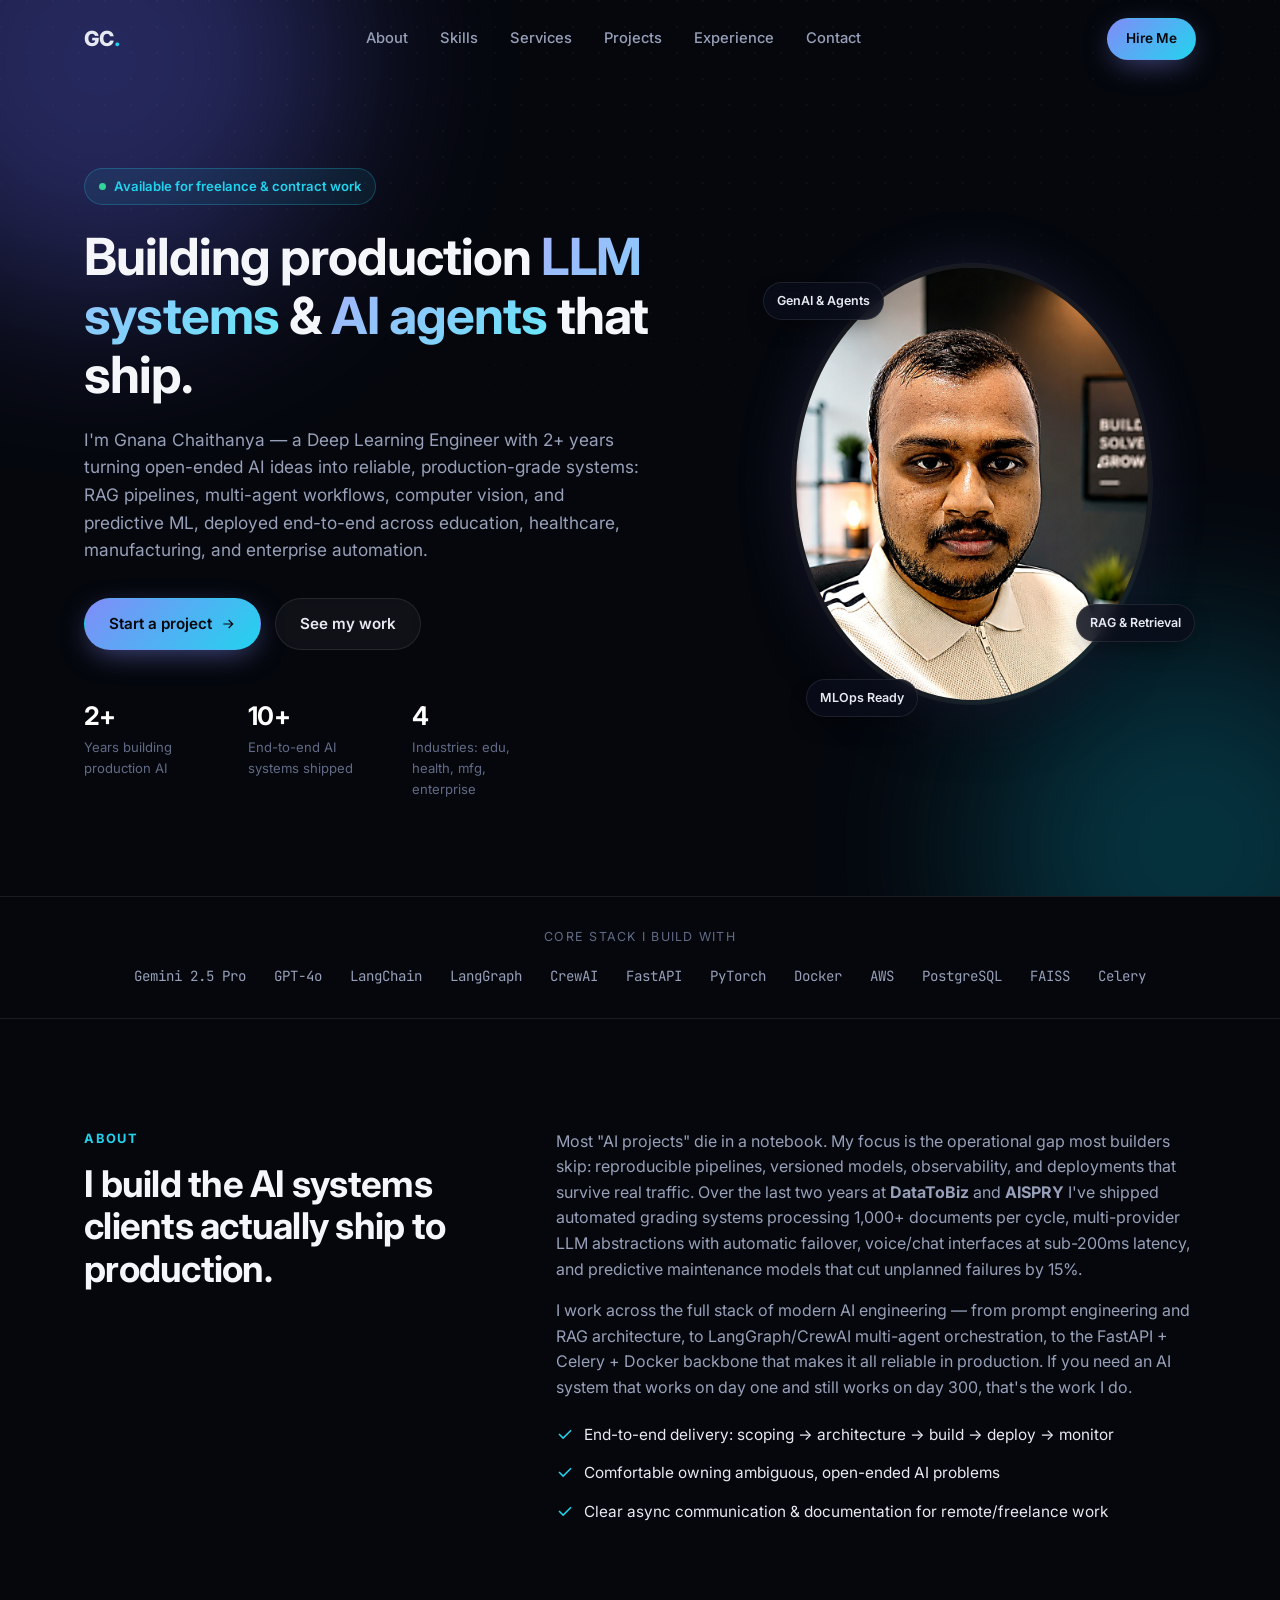
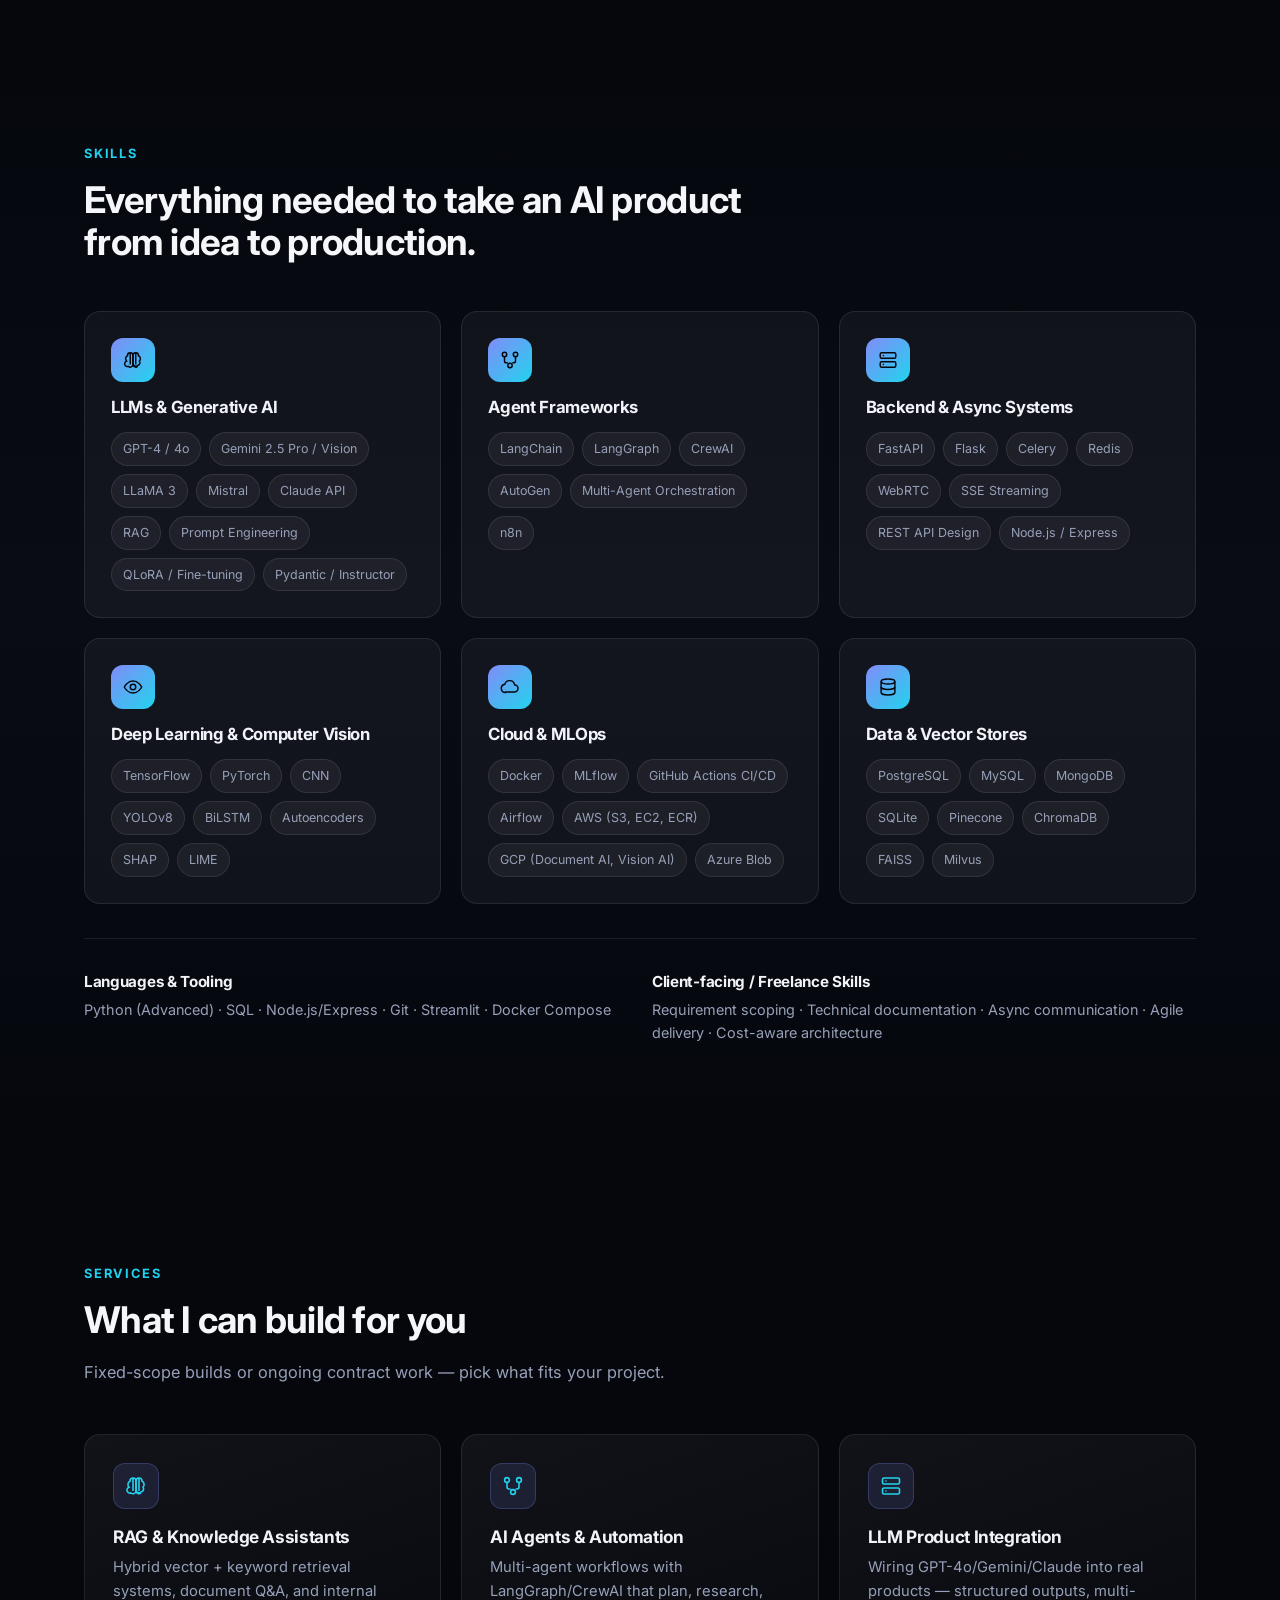
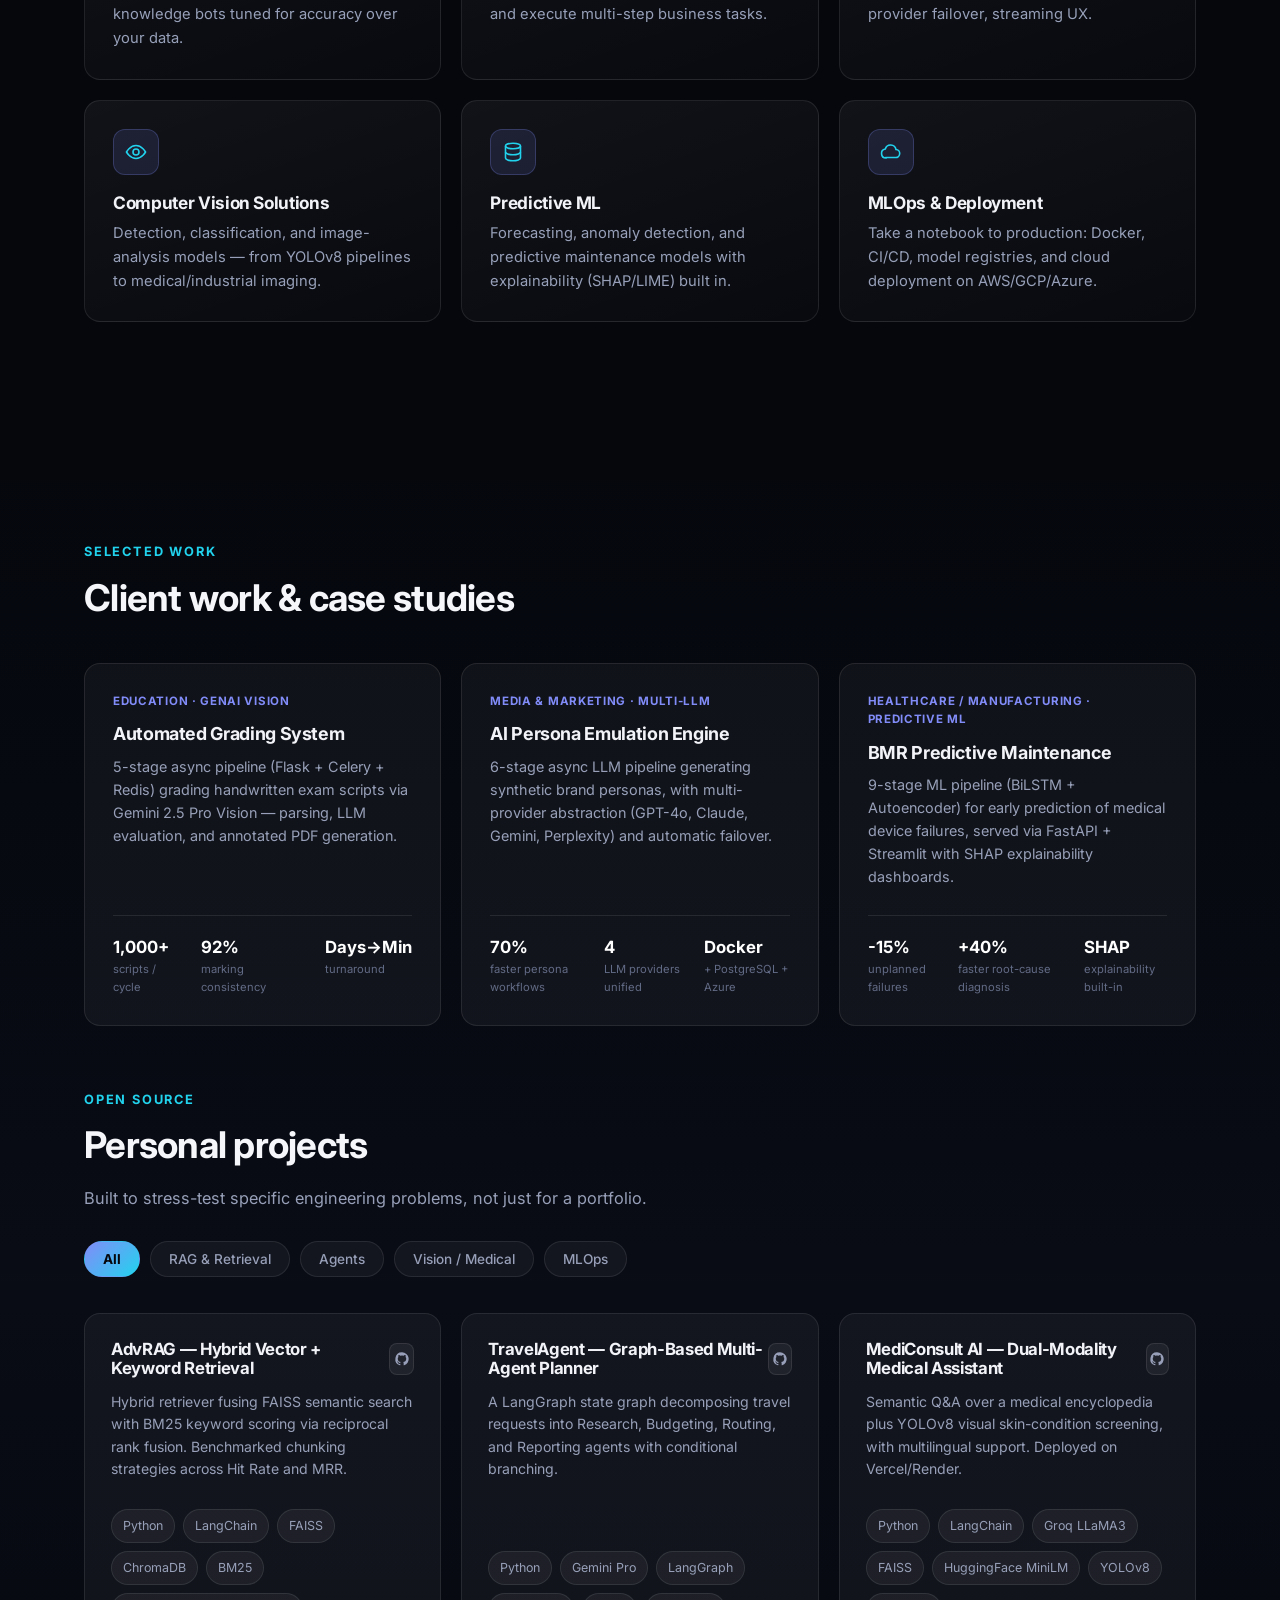
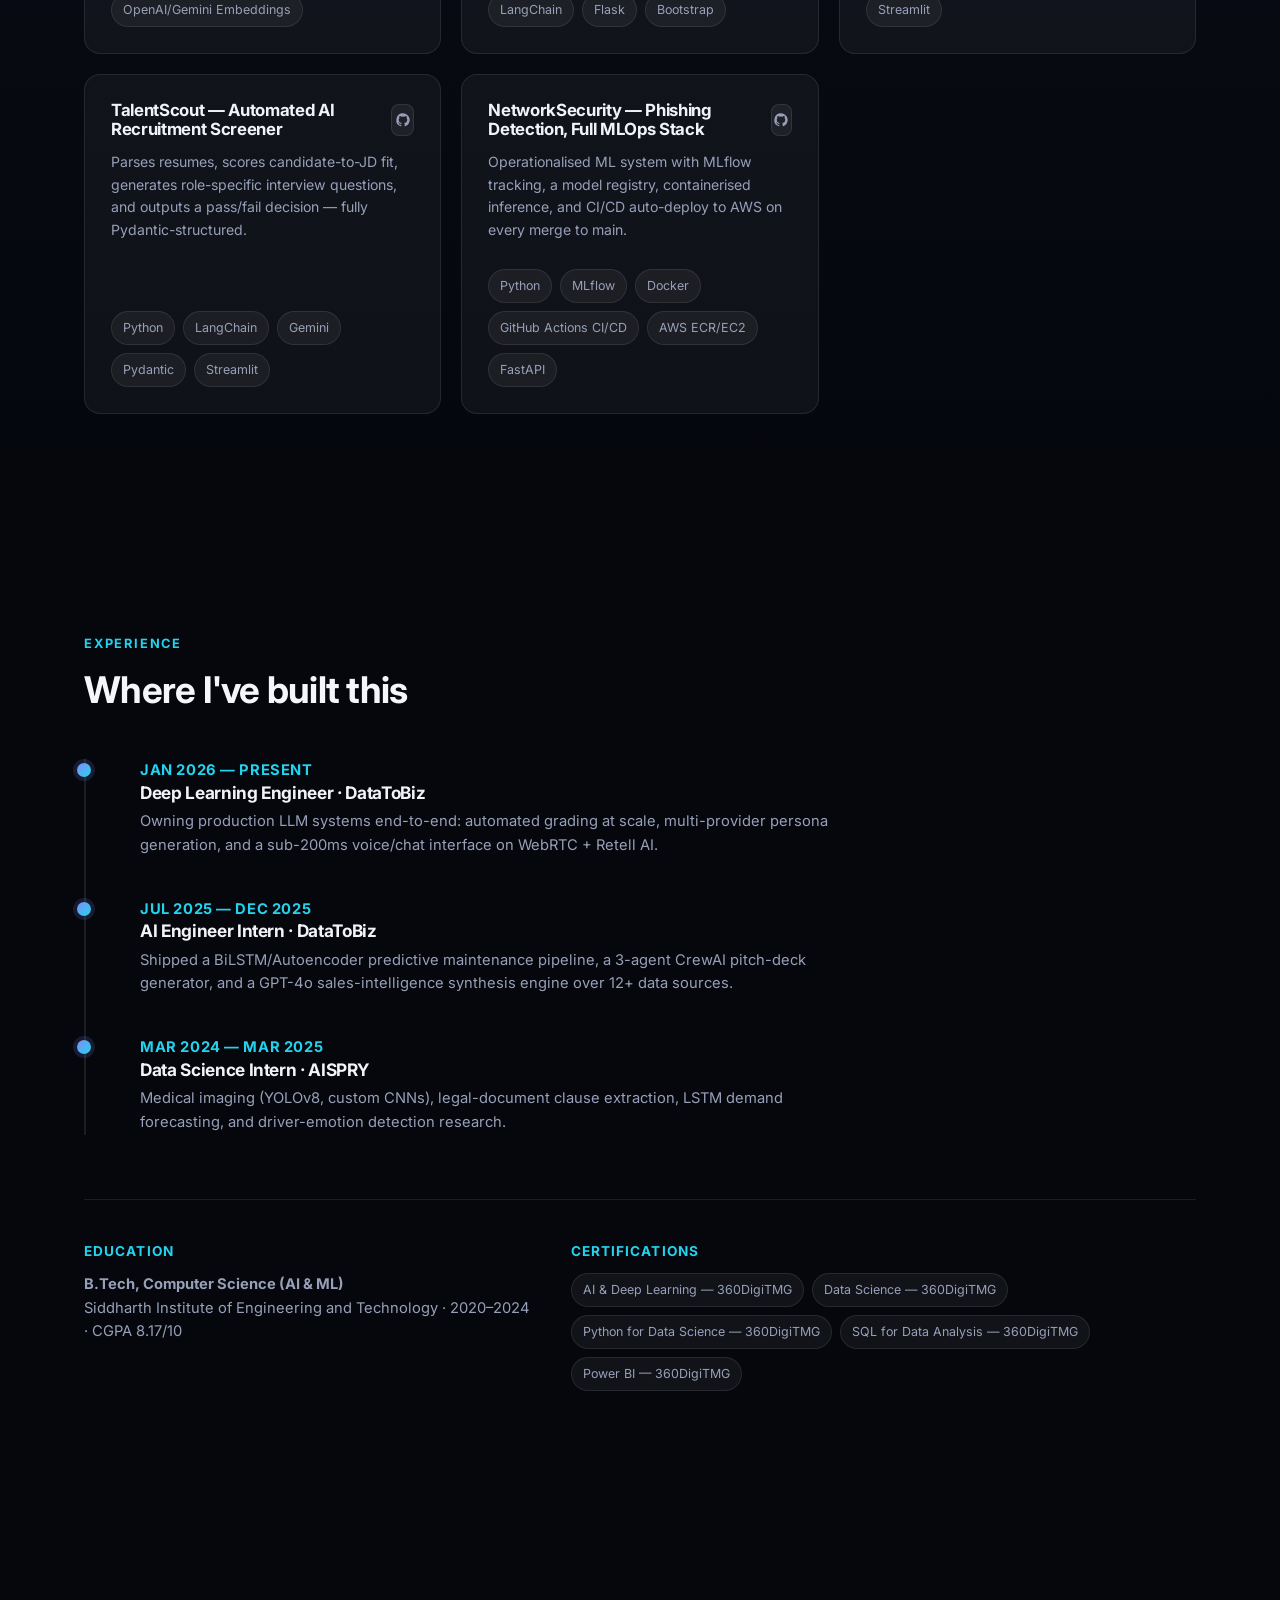
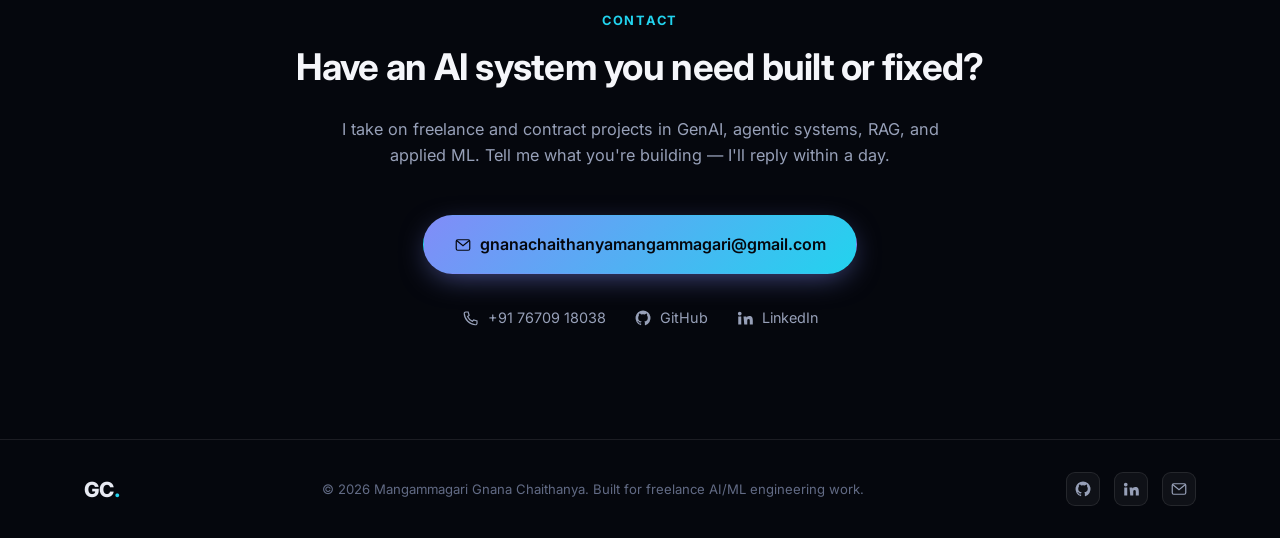
==== index.html @ 1df893a1 "Sharpen hero photo and drop emoji icons from floating tag badges Co-Authored-By: Claude Sonnet 5 <no" ====
<!DOCTYPE html>
<html lang="en">
<head>
<meta charset="UTF-8" />
<meta name="viewport" content="width=device-width, initial-scale=1.0" />
<title>Gnana Chaithanya — Deep Learning Engineer | Agentic AI &amp; GenAI Specialist</title>
<meta name="description" content="Freelance Deep Learning Engineer specializing in production LLM systems, multi-agent pipelines, RAG architectures, and predictive ML. Available for freelance and contract AI engineering work." />
<link rel="icon" href="data:image/svg+xml,%3Csvg xmlns='http://www.w3.org/2000/svg' viewBox='0 0 100 100'%3E%3Crect width='100' height='100' rx='22' fill='%23181433'/%3E%3Ctext x='50' y='68' font-size='52' font-family='Arial' font-weight='700' fill='%2322d3ee' text-anchor='middle'%3EGC%3C/text%3E%3C/svg%3E" />
<link rel="preconnect" href="https://fonts.googleapis.com">
<link rel="preconnect" href="https://fonts.gstatic.com" crossorigin>
<link href="https://fonts.googleapis.com/css2?family=Inter:wght@400;500;600;700;800&family=JetBrains+Mono:wght@400;500&display=swap" rel="stylesheet">
<link rel="stylesheet" href="css/style.css" />
</head>
<body>

<!-- Icon sprite -->
<svg style="display:none">
  <symbol id="icon-brain" viewBox="0 0 24 24" fill="none" stroke="currentColor" stroke-width="1.6"><path d="M9 4a3 3 0 0 0-3 3v.3A3 3 0 0 0 4 10v1a3 3 0 0 0 1 2.2A3 3 0 0 0 7 19a3 3 0 0 0 5-2v-1M9 4a3 3 0 0 1 3 3v10a3 3 0 0 1-5 2M9 4v13"/><path d="M15 4a3 3 0 0 1 3 3v.3a3 3 0 0 1 2 2.7v1a3 3 0 0 1-1 2.2 3 3 0 0 1-2 4.8 3 3 0 0 1-5-2v-1M15 4a3 3 0 0 0-3 3v10a3 3 0 0 0 5 2M15 4v13"/></symbol>
  <symbol id="icon-agents" viewBox="0 0 24 24" fill="none" stroke="currentColor" stroke-width="1.6"><circle cx="6" cy="6" r="2.4"/><circle cx="18" cy="6" r="2.4"/><circle cx="12" cy="18" r="2.4"/><path d="M6 8.4V13a2 2 0 0 0 2 2h1.5M18 8.4V13a2 2 0 0 1-2 2h-1.5"/></symbol>
  <symbol id="icon-server" viewBox="0 0 24 24" fill="none" stroke="currentColor" stroke-width="1.6"><rect x="3.5" y="4" width="17" height="6" rx="1.6"/><rect x="3.5" y="14" width="17" height="6" rx="1.6"/><circle cx="7" cy="7" r=".8" fill="currentColor" stroke="none"/><circle cx="7" cy="17" r=".8" fill="currentColor" stroke="none"/></symbol>
  <symbol id="icon-eye" viewBox="0 0 24 24" fill="none" stroke="currentColor" stroke-width="1.6"><path d="M2.5 12S6 5.5 12 5.5 21.5 12 21.5 12 18 18.5 12 18.5 2.5 12 2.5 12Z"/><circle cx="12" cy="12" r="3"/></symbol>
  <symbol id="icon-cloud" viewBox="0 0 24 24" fill="none" stroke="currentColor" stroke-width="1.6"><path d="M7 18a4.5 4.5 0 0 1-.7-8.94A5.5 5.5 0 0 1 17 9.5a4 4 0 0 1-.6 8H7Z"/></symbol>
  <symbol id="icon-data" viewBox="0 0 24 24" fill="none" stroke="currentColor" stroke-width="1.6"><ellipse cx="12" cy="6" rx="7.5" ry="2.8"/><path d="M4.5 6v6c0 1.5 3.4 2.8 7.5 2.8s7.5-1.3 7.5-2.8V6"/><path d="M4.5 12v6c0 1.5 3.4 2.8 7.5 2.8s7.5-1.3 7.5-2.8v-6"/></symbol>
  <symbol id="icon-mail" viewBox="0 0 24 24" fill="none" stroke="currentColor" stroke-width="1.6"><rect x="3" y="5" width="18" height="14" rx="2"/><path d="m3.5 6 8.5 7 8.5-7"/></symbol>
  <symbol id="icon-github" viewBox="0 0 24 24" fill="currentColor" stroke="none"><path d="M12 2a10 10 0 0 0-3.16 19.49c.5.09.68-.22.68-.48v-1.7c-2.78.6-3.37-1.34-3.37-1.34-.46-1.15-1.11-1.46-1.11-1.46-.9-.62.07-.6.07-.6 1 .07 1.53 1.03 1.53 1.03.9 1.52 2.34 1.08 2.91.83.09-.65.35-1.08.63-1.33-2.22-.25-4.56-1.11-4.56-4.94 0-1.09.39-1.98 1.03-2.68-.1-.25-.45-1.27.1-2.65 0 0 .84-.27 2.75 1.02a9.6 9.6 0 0 1 5 0c1.91-1.3 2.75-1.02 2.75-1.02.55 1.38.2 2.4.1 2.65.64.7 1.03 1.59 1.03 2.68 0 3.84-2.34 4.68-4.57 4.93.36.31.68.92.68 1.85v2.75c0 .26.18.58.69.48A10 10 0 0 0 12 2Z"/></symbol>
  <symbol id="icon-linkedin" viewBox="0 0 24 24" fill="currentColor" stroke="none"><path d="M4.98 3.5a2.5 2.5 0 1 0 0 5 2.5 2.5 0 0 0 0-5ZM3 9.98h4v10.52H3zM10 9.98h3.8v1.44h.06c.53-.98 1.83-2.02 3.77-2.02 4.03 0 4.77 2.53 4.77 5.82v5.28h-4v-4.68c0-1.12-.02-2.56-1.57-2.56-1.57 0-1.81 1.2-1.81 2.48v4.76h-4Z"/></symbol>
  <symbol id="icon-phone" viewBox="0 0 24 24" fill="none" stroke="currentColor" stroke-width="1.6"><path d="M5 4h3.2l1.3 4.5-2 1.5a12 12 0 0 0 6.5 6.5l1.5-2 4.5 1.3V19a2 2 0 0 1-2.2 2C10 20.6 3.4 14 3 6.2A2 2 0 0 1 5 4Z"/></symbol>
  <symbol id="icon-arrow" viewBox="0 0 24 24" fill="none" stroke="currentColor" stroke-width="1.8"><path d="M5 12h14M13 6l6 6-6 6"/></symbol>
  <symbol id="icon-check" viewBox="0 0 24 24" fill="none" stroke="currentColor" stroke-width="2"><path d="m4 12 5.5 5.5L20 7"/></symbol>
  <symbol id="icon-menu" viewBox="0 0 24 24" fill="none" stroke="currentColor" stroke-width="1.8"><path d="M3.5 6h17M3.5 12h17M3.5 18h17"/></symbol>
  <symbol id="icon-close" viewBox="0 0 24 24" fill="none" stroke="currentColor" stroke-width="1.8"><path d="m5 5 14 14M19 5 5 19"/></symbol>
</svg>

<div class="noise-overlay" aria-hidden="true"></div>

<!-- ===== NAV ===== -->
<header class="nav" id="nav">
  <div class="container nav__inner">
    <a href="#top" class="nav__brand">GC<span>.</span></a>
    <nav class="nav__links" id="navLinks">
      <a href="#about">About</a>
      <a href="#skills">Skills</a>
      <a href="#services">Services</a>
      <a href="#projects">Projects</a>
      <a href="#experience">Experience</a>
      <a href="#contact">Contact</a>
    </nav>
    <div class="nav__actions">
      <a href="#contact" class="btn btn--sm btn--primary">Hire Me</a>
      <button class="nav__toggle" id="navToggle" aria-label="Toggle menu">
        <svg width="22" height="22"><use href="#icon-menu"/></svg>
      </button>
    </div>
  </div>
</header>

<main id="top">

  <!-- ===== HERO ===== -->
  <section class="hero">
    <div class="hero__glow hero__glow--1"></div>
    <div class="hero__glow hero__glow--2"></div>
    <div class="container hero__inner">
      <div class="hero__text reveal">
        <p class="eyebrow"><span class="dot-live"></span> Available for freelance &amp; contract work</p>
        <h1>Building production <span class="text-gradient">LLM systems</span> &amp; <span class="text-gradient">AI agents</span> that ship.</h1>
        <p class="hero__lede">
          I'm Gnana Chaithanya — a Deep Learning Engineer with 2+ years turning open-ended AI ideas into
          reliable, production-grade systems: RAG pipelines, multi-agent workflows, computer vision, and
          predictive ML, deployed end-to-end across education, healthcare, manufacturing, and enterprise automation.
        </p>
        <div class="hero__cta">
          <a href="#contact" class="btn btn--primary">Start a project <svg width="16" height="16"><use href="#icon-arrow"/></svg></a>
          <a href="#projects" class="btn btn--ghost">See my work</a>
        </div>
        <div class="hero__stats">
          <div><strong>2+</strong><span>Years building production AI</span></div>
          <div><strong>10+</strong><span>End-to-end AI systems shipped</span></div>
          <div><strong>4</strong><span>Industries: edu, health, mfg, enterprise</span></div>
        </div>
      </div>
      <div class="hero__media reveal">
        <div class="hero__photo-wrap">
          <img src="assets/photo.jpg" alt="Portrait of Gnana Chaithanya" class="hero__photo" width="440" height="440" />
          <span class="badge-float badge-float--1">GenAI &amp; Agents</span>
          <span class="badge-float badge-float--2">RAG &amp; Retrieval</span>
          <span class="badge-float badge-float--3">MLOps Ready</span>
        </div>
      </div>
    </div>
  </section>

  <!-- ===== LOGOS / STACK STRIP ===== -->
  <section class="strip">
    <div class="container">
      <p class="strip__label">Core stack I build with</p>
      <div class="strip__row">
        <span>Gemini 2.5 Pro</span><span>GPT-4o</span><span>LangChain</span><span>LangGraph</span>
        <span>CrewAI</span><span>FastAPI</span><span>PyTorch</span><span>Docker</span>
        <span>AWS</span><span>PostgreSQL</span><span>FAISS</span><span>Celery</span>
      </div>
    </div>
  </section>

  <!-- ===== ABOUT ===== -->
  <section class="section" id="about">
    <div class="container about__grid">
      <div class="reveal">
        <p class="section__eyebrow">About</p>
        <h2 class="section__title">I build the AI systems clients actually ship to production.</h2>
      </div>
      <div class="about__body reveal">
        <p>
          Most "AI projects" die in a notebook. My focus is the operational gap most builders skip: reproducible
          pipelines, versioned models, observability, and deployments that survive real traffic. Over the last two
          years at <strong>DataToBiz</strong> and <strong>AISPRY</strong> I've shipped automated grading systems
          processing 1,000+ documents per cycle, multi-provider LLM abstractions with automatic failover, voice/chat
          interfaces at sub-200ms latency, and predictive maintenance models that cut unplanned failures by 15%.
        </p>
        <p>
          I work across the full stack of modern AI engineering — from prompt engineering and RAG architecture, to
          LangGraph/CrewAI multi-agent orchestration, to the FastAPI + Celery + Docker backbone that makes it all
          reliable in production. If you need an AI system that works on day one and still works on day 300, that's
          the work I do.
        </p>
        <ul class="about__points">
          <li><svg width="18" height="18"><use href="#icon-check"/></svg> End-to-end delivery: scoping → architecture → build → deploy → monitor</li>
          <li><svg width="18" height="18"><use href="#icon-check"/></svg> Comfortable owning ambiguous, open-ended AI problems</li>
          <li><svg width="18" height="18"><use href="#icon-check"/></svg> Clear async communication &amp; documentation for remote/freelance work</li>
        </ul>
      </div>
    </div>
  </section>

  <!-- ===== SKILLS ===== -->
  <section class="section section--alt" id="skills">
    <div class="container">
      <div class="reveal">
        <p class="section__eyebrow">Skills</p>
        <h2 class="section__title">Everything needed to take an AI product from idea to production.</h2>
      </div>
      <div class="skills__grid">

        <div class="skill-card reveal">
          <div class="skill-card__icon"><svg width="22" height="22"><use href="#icon-brain"/></svg></div>
          <h3>LLMs &amp; Generative AI</h3>
          <div class="tags">
            <span>GPT-4 / 4o</span><span>Gemini 2.5 Pro / Vision</span><span>LLaMA 3</span><span>Mistral</span>
            <span>Claude API</span><span>RAG</span><span>Prompt Engineering</span><span>QLoRA / Fine-tuning</span>
            <span>Pydantic / Instructor</span>
          </div>
        </div>

        <div class="skill-card reveal">
          <div class="skill-card__icon"><svg width="22" height="22"><use href="#icon-agents"/></svg></div>
          <h3>Agent Frameworks</h3>
          <div class="tags">
            <span>LangChain</span><span>LangGraph</span><span>CrewAI</span><span>AutoGen</span>
            <span>Multi-Agent Orchestration</span><span>n8n</span>
          </div>
        </div>

        <div class="skill-card reveal">
          <div class="skill-card__icon"><svg width="22" height="22"><use href="#icon-server"/></svg></div>
          <h3>Backend &amp; Async Systems</h3>
          <div class="tags">
            <span>FastAPI</span><span>Flask</span><span>Celery</span><span>Redis</span>
            <span>WebRTC</span><span>SSE Streaming</span><span>REST API Design</span><span>Node.js / Express</span>
          </div>
        </div>

        <div class="skill-card reveal">
          <div class="skill-card__icon"><svg width="22" height="22"><use href="#icon-eye"/></svg></div>
          <h3>Deep Learning &amp; Computer Vision</h3>
          <div class="tags">
            <span>TensorFlow</span><span>PyTorch</span><span>CNN</span><span>YOLOv8</span>
            <span>BiLSTM</span><span>Autoencoders</span><span>SHAP</span><span>LIME</span>
          </div>
        </div>

        <div class="skill-card reveal">
          <div class="skill-card__icon"><svg width="22" height="22"><use href="#icon-cloud"/></svg></div>
          <h3>Cloud &amp; MLOps</h3>
          <div class="tags">
            <span>Docker</span><span>MLflow</span><span>GitHub Actions CI/CD</span><span>Airflow</span>
            <span>AWS (S3, EC2, ECR)</span><span>GCP (Document AI, Vision AI)</span><span>Azure Blob</span>
          </div>
        </div>

        <div class="skill-card reveal">
          <div class="skill-card__icon"><svg width="22" height="22"><use href="#icon-data"/></svg></div>
          <h3>Data &amp; Vector Stores</h3>
          <div class="tags">
            <span>PostgreSQL</span><span>MySQL</span><span>MongoDB</span><span>SQLite</span>
            <span>Pinecone</span><span>ChromaDB</span><span>FAISS</span><span>Milvus</span>
          </div>
        </div>
      </div>

      <div class="skills__extra reveal">
        <div>
          <h4>Languages &amp; Tooling</h4>
          <p>Python (Advanced) · SQL · Node.js/Express · Git · Streamlit · Docker Compose</p>
        </div>
        <div>
          <h4>Client-facing / Freelance Skills</h4>
          <p>Requirement scoping · Technical documentation · Async communication · Agile delivery · Cost-aware architecture</p>
        </div>
      </div>
    </div>
  </section>

  <!-- ===== SERVICES ===== -->
  <section class="section" id="services">
    <div class="container">
      <div class="reveal">
        <p class="section__eyebrow">Services</p>
        <h2 class="section__title">What I can build for you</h2>
        <p class="section__subtitle">Fixed-scope builds or ongoing contract work — pick what fits your project.</p>
      </div>
      <div class="services__grid">
        <div class="service-card reveal">
          <div class="service-card__icon"><svg width="24" height="24"><use href="#icon-brain"/></svg></div>
          <h3>RAG &amp; Knowledge Assistants</h3>
          <p>Hybrid vector + keyword retrieval systems, document Q&amp;A, and internal knowledge bots tuned for accuracy over your data.</p>
        </div>
        <div class="service-card reveal">
          <div class="service-card__icon"><svg width="24" height="24"><use href="#icon-agents"/></svg></div>
          <h3>AI Agents &amp; Automation</h3>
          <p>Multi-agent workflows with LangGraph/CrewAI that plan, research, and execute multi-step business tasks.</p>
        </div>
        <div class="service-card reveal">
          <div class="service-card__icon"><svg width="24" height="24"><use href="#icon-server"/></svg></div>
          <h3>LLM Product Integration</h3>
          <p>Wiring GPT-4o/Gemini/Claude into real products — structured outputs, multi-provider failover, streaming UX.</p>
        </div>
        <div class="service-card reveal">
          <div class="service-card__icon"><svg width="24" height="24"><use href="#icon-eye"/></svg></div>
          <h3>Computer Vision Solutions</h3>
          <p>Detection, classification, and image-analysis models — from YOLOv8 pipelines to medical/industrial imaging.</p>
        </div>
        <div class="service-card reveal">
          <div class="service-card__icon"><svg width="24" height="24"><use href="#icon-data"/></svg></div>
          <h3>Predictive ML</h3>
          <p>Forecasting, anomaly detection, and predictive maintenance models with explainability (SHAP/LIME) built in.</p>
        </div>
        <div class="service-card reveal">
          <div class="service-card__icon"><svg width="24" height="24"><use href="#icon-cloud"/></svg></div>
          <h3>MLOps &amp; Deployment</h3>
          <p>Take a notebook to production: Docker, CI/CD, model registries, and cloud deployment on AWS/GCP/Azure.</p>
        </div>
      </div>
    </div>
  </section>

  <!-- ===== PROJECTS ===== -->
  <section class="section section--alt" id="projects">
    <div class="container">
      <div class="reveal">
        <p class="section__eyebrow">Selected Work</p>
        <h2 class="section__title">Client work &amp; case studies</h2>
      </div>
      <div class="case-grid">
        <div class="case-card reveal">
          <span class="case-card__tag">Education · GenAI Vision</span>
          <h3>Automated Grading System</h3>
          <p>5-stage async pipeline (Flask + Celery + Redis) grading handwritten exam scripts via Gemini 2.5 Pro Vision — parsing, LLM evaluation, and annotated PDF generation.</p>
          <div class="case-card__stats">
            <div><strong>1,000+</strong><span>scripts / cycle</span></div>
            <div><strong>92%</strong><span>marking consistency</span></div>
            <div><strong>Days→Min</strong><span>turnaround</span></div>
          </div>
        </div>
        <div class="case-card reveal">
          <span class="case-card__tag">Media &amp; Marketing · Multi-LLM</span>
          <h3>AI Persona Emulation Engine</h3>
          <p>6-stage async LLM pipeline generating synthetic brand personas, with multi-provider abstraction (GPT-4o, Claude, Gemini, Perplexity) and automatic failover.</p>
          <div class="case-card__stats">
            <div><strong>70%</strong><span>faster persona workflows</span></div>
            <div><strong>4</strong><span>LLM providers unified</span></div>
            <div><strong>Docker</strong><span>+ PostgreSQL + Azure</span></div>
          </div>
        </div>
        <div class="case-card reveal">
          <span class="case-card__tag">Healthcare / Manufacturing · Predictive ML</span>
          <h3>BMR Predictive Maintenance</h3>
          <p>9-stage ML pipeline (BiLSTM + Autoencoder) for early prediction of medical device failures, served via FastAPI + Streamlit with SHAP explainability dashboards.</p>
          <div class="case-card__stats">
            <div><strong>-15%</strong><span>unplanned failures</span></div>
            <div><strong>+40%</strong><span>faster root-cause diagnosis</span></div>
            <div><strong>SHAP</strong><span>explainability built-in</span></div>
          </div>
        </div>
      </div>

      <div class="reveal" style="margin-top:4rem;">
        <p class="section__eyebrow">Open Source</p>
        <h2 class="section__title">Personal projects</h2>
        <p class="section__subtitle">Built to stress-test specific engineering problems, not just for a portfolio.</p>
      </div>

      <div class="filters reveal" id="filters">
        <button class="filter-btn is-active" data-filter="all">All</button>
        <button class="filter-btn" data-filter="rag">RAG &amp; Retrieval</button>
        <button class="filter-btn" data-filter="agents">Agents</button>
        <button class="filter-btn" data-filter="vision">Vision / Medical</button>
        <button class="filter-btn" data-filter="mlops">MLOps</button>
      </div>

      <div class="project-grid" id="projectGrid">
        <!-- injected by js/script.js -->
      </div>
    </div>
  </section>

  <!-- ===== EXPERIENCE ===== -->
  <section class="section" id="experience">
    <div class="container">
      <div class="reveal">
        <p class="section__eyebrow">Experience</p>
        <h2 class="section__title">Where I've built this</h2>
      </div>
      <div class="timeline">
        <div class="timeline__item reveal">
          <div class="timeline__dot"></div>
          <div class="timeline__content">
            <p class="timeline__date">Jan 2026 — Present</p>
            <h3>Deep Learning Engineer · DataToBiz</h3>
            <p>Owning production LLM systems end-to-end: automated grading at scale, multi-provider persona generation, and a sub-200ms voice/chat interface on WebRTC + Retell AI.</p>
          </div>
        </div>
        <div class="timeline__item reveal">
          <div class="timeline__dot"></div>
          <div class="timeline__content">
            <p class="timeline__date">Jul 2025 — Dec 2025</p>
            <h3>AI Engineer Intern · DataToBiz</h3>
            <p>Shipped a BiLSTM/Autoencoder predictive maintenance pipeline, a 3-agent CrewAI pitch-deck generator, and a GPT-4o sales-intelligence synthesis engine over 12+ data sources.</p>
          </div>
        </div>
        <div class="timeline__item reveal">
          <div class="timeline__dot"></div>
          <div class="timeline__content">
            <p class="timeline__date">Mar 2024 — Mar 2025</p>
            <h3>Data Science Intern · AISPRY</h3>
            <p>Medical imaging (YOLOv8, custom CNNs), legal-document clause extraction, LSTM demand forecasting, and driver-emotion detection research.</p>
          </div>
        </div>
      </div>

      <div class="edu-cert reveal">
        <div class="edu-cert__col">
          <h4>Education</h4>
          <p><strong>B.Tech, Computer Science (AI &amp; ML)</strong><br/>Siddharth Institute of Engineering and Technology · 2020–2024 · CGPA 8.17/10</p>
        </div>
        <div class="edu-cert__col">
          <h4>Certifications</h4>
          <div class="tags">
            <span>AI &amp; Deep Learning — 360DigiTMG</span>
            <span>Data Science — 360DigiTMG</span>
            <span>Python for Data Science — 360DigiTMG</span>
            <span>SQL for Data Analysis — 360DigiTMG</span>
            <span>Power BI — 360DigiTMG</span>
          </div>
        </div>
      </div>
    </div>
  </section>

  <!-- ===== CONTACT ===== -->
  <section class="section section--cta" id="contact">
    <div class="container cta__inner reveal">
      <p class="section__eyebrow">Contact</p>
      <h2 class="section__title">Have an AI system you need built or fixed?</h2>
      <p class="section__subtitle">I take on freelance and contract projects in GenAI, agentic systems, RAG, and applied ML. Tell me what you're building — I'll reply within a day.</p>
      <div class="cta__actions">
        <a href="mailto:gnanachaithanyamangammagari@gmail.com?subject=Freelance%20project%20inquiry" class="btn btn--primary btn--lg">
          <svg width="18" height="18"><use href="#icon-mail"/></svg> gnanachaithanyamangammagari@gmail.com
        </a>
      </div>
      <div class="cta__links">
        <a href="tel:+917670918038"><svg width="18" height="18"><use href="#icon-phone"/></svg> +91 76709 18038</a>
        <a href="#" id="githubLink" target="_blank" rel="noopener"><svg width="18" height="18"><use href="#icon-github"/></svg> GitHub</a>
        <a href="#" id="linkedinLink" target="_blank" rel="noopener"><svg width="18" height="18"><use href="#icon-linkedin"/></svg> LinkedIn</a>
      </div>
    </div>
  </section>

</main>

<footer class="footer">
  <div class="container footer__inner">
    <a href="#top" class="nav__brand">GC<span>.</span></a>
    <p>© <span id="year"></span> Mangammagari Gnana Chaithanya. Built for freelance AI/ML engineering work.</p>
    <div class="footer__socials">
      <a href="#" id="githubLink2" target="_blank" rel="noopener" aria-label="GitHub"><svg width="18" height="18"><use href="#icon-github"/></svg></a>
      <a href="#" id="linkedinLink2" target="_blank" rel="noopener" aria-label="LinkedIn"><svg width="18" height="18"><use href="#icon-linkedin"/></svg></a>
      <a href="mailto:gnanachaithanyamangammagari@gmail.com" aria-label="Email"><svg width="18" height="18"><use href="#icon-mail"/></svg></a>
    </div>
  </div>
</footer>

<button id="backToTop" class="back-to-top" aria-label="Back to top">
  <svg width="18" height="18" style="transform:rotate(-90deg)"><use href="#icon-arrow"/></svg>
</button>

<script src="js/script.js"></script>
</body>
</html>
---- css/style.css ----
/* ===================== Design tokens ===================== */
:root {
  --bg: #05070d;
  --bg-alt: #0a0e1a;
  --surface: rgba(255, 255, 255, 0.045);
  --surface-hover: rgba(255, 255, 255, 0.08);
  --border: rgba(255, 255, 255, 0.09);
  --text: #e8eaf2;
  --text-dim: #97a0b8;
  --text-faint: #626b85;
  --accent: #818cf8;
  --accent-2: #22d3ee;
  --accent-3: #f472b6;
  --gradient: linear-gradient(135deg, #818cf8 0%, #22d3ee 100%);
  --gradient-text: linear-gradient(135deg, #a5b4fc 0%, #67e8f9 100%);
  --radius-sm: 10px;
  --radius-md: 16px;
  --radius-lg: 24px;
  --shadow-glow: 0 0 60px rgba(129, 140, 248, 0.15);
  --maxw: 1160px;
}

* { box-sizing: border-box; }
html { scroll-behavior: smooth; }

body {
  margin: 0;
  background: var(--bg);
  color: var(--text);
  font-family: "Inter", -apple-system, BlinkMacSystemFont, "Segoe UI", sans-serif;
  line-height: 1.6;
  -webkit-font-smoothing: antialiased;
  overflow-x: hidden;
}

h1, h2, h3, h4 { font-weight: 700; line-height: 1.15; margin: 0 0 0.5em; letter-spacing: -0.02em; }
p { margin: 0 0 1em; color: var(--text-dim); }
a { color: inherit; text-decoration: none; }
img { max-width: 100%; display: block; }
ul { list-style: none; margin: 0; padding: 0; }
button { font-family: inherit; cursor: pointer; }

.container { max-width: var(--maxw); margin: 0 auto; padding: 0 24px; }

.noise-overlay {
  position: fixed; inset: 0; pointer-events: none; z-index: 1;
  background-image: radial-gradient(circle at 1px 1px, rgba(255,255,255,0.035) 1px, transparent 0);
  background-size: 26px 26px;
  mask-image: radial-gradient(ellipse 80% 60% at 50% 0%, black 40%, transparent 90%);
}

.text-gradient {
  background: var(--gradient-text);
  -webkit-background-clip: text;
  background-clip: text;
  color: transparent;
}

/* ===================== Buttons ===================== */
.btn {
  display: inline-flex; align-items: center; gap: 8px;
  padding: 13px 24px;
  border-radius: 999px;
  font-weight: 600;
  font-size: 0.95rem;
  border: 1px solid transparent;
  transition: transform 0.2s ease, box-shadow 0.2s ease, background 0.2s ease, border-color 0.2s ease;
  white-space: nowrap;
}
.btn--primary {
  background: var(--gradient);
  color: #05070d;
  box-shadow: 0 8px 30px -8px rgba(129, 140, 248, 0.6);
}
.btn--primary:hover { transform: translateY(-2px); box-shadow: 0 12px 34px -6px rgba(129, 140, 248, 0.75); }
.btn--ghost {
  background: var(--surface);
  border-color: var(--border);
  color: var(--text);
  backdrop-filter: blur(6px);
}
.btn--ghost:hover { background: var(--surface-hover); border-color: rgba(255,255,255,0.18); transform: translateY(-2px); }
.btn--sm { padding: 9px 18px; font-size: 0.85rem; }
.btn--lg { padding: 16px 30px; font-size: 1rem; }

/* ===================== Nav ===================== */
.nav {
  position: fixed; top: 0; left: 0; right: 0; z-index: 100;
  padding: 18px 0;
  transition: background 0.3s ease, border-color 0.3s ease, padding 0.3s ease;
  border-bottom: 1px solid transparent;
}
.nav.is-scrolled {
  background: rgba(5, 7, 13, 0.75);
  backdrop-filter: blur(14px);
  border-bottom-color: var(--border);
  padding: 12px 0;
}
.nav__inner { display: flex; align-items: center; justify-content: space-between; }
.nav__brand { font-weight: 800; font-size: 1.3rem; letter-spacing: -0.03em; }
.nav__brand span { color: var(--accent-2); }
.nav__links { display: flex; gap: 32px; }
.nav__links a { font-size: 0.92rem; font-weight: 500; color: var(--text-dim); transition: color 0.2s; position: relative; }
.nav__links a:hover { color: var(--text); }
.nav__actions { display: flex; align-items: center; gap: 14px; }
.nav__toggle {
  display: none; background: var(--surface); border: 1px solid var(--border);
  color: var(--text); width: 40px; height: 40px; border-radius: 10px;
  align-items: center; justify-content: center;
}

/* ===================== Hero ===================== */
.hero {
  position: relative;
  padding: 168px 0 96px;
  overflow: hidden;
}
.hero__glow {
  position: absolute; border-radius: 50%; filter: blur(90px); z-index: 0; opacity: 0.35;
}
.hero__glow--1 { width: 480px; height: 480px; background: #6366f1; top: -180px; left: -140px; }
.hero__glow--2 { width: 420px; height: 420px; background: #06b6d4; bottom: -160px; right: -120px; opacity: 0.25; }
.hero__inner {
  position: relative; z-index: 2;
  display: grid; grid-template-columns: 1.15fr 0.85fr; gap: 56px; align-items: center;
}
.eyebrow {
  display: inline-flex; align-items: center; gap: 8px;
  font-size: 0.82rem; font-weight: 600; color: var(--accent-2);
  background: rgba(34, 211, 238, 0.08); border: 1px solid rgba(34, 211, 238, 0.25);
  padding: 7px 14px; border-radius: 999px; margin-bottom: 22px;
}
.dot-live { width: 7px; height: 7px; border-radius: 50%; background: #34d399; box-shadow: 0 0 0 0 rgba(52,211,153,.6); animation: pulse 2s infinite; }
@keyframes pulse {
  0% { box-shadow: 0 0 0 0 rgba(52,211,153,.55); }
  70% { box-shadow: 0 0 0 8px rgba(52,211,153,0); }
  100% { box-shadow: 0 0 0 0 rgba(52,211,153,0); }
}
.hero h1 { font-size: clamp(2.1rem, 4vw, 3.35rem); margin-bottom: 22px; color: #f5f6fa; }
.hero__lede { font-size: 1.08rem; max-width: 560px; margin-bottom: 34px; }
.hero__cta { display: flex; gap: 14px; flex-wrap: wrap; margin-bottom: 46px; }
.hero__stats { display: flex; gap: 34px; flex-wrap: wrap; }
.hero__stats div { display: flex; flex-direction: column; }
.hero__stats strong { font-size: 1.6rem; color: #fff; letter-spacing: -0.02em; }
.hero__stats span { font-size: 0.82rem; color: var(--text-faint); max-width: 130px; }

.hero__media { display: flex; justify-content: center; }
.hero__photo-wrap { position: relative; width: min(360px, 80vw); }
.hero__photo {
  width: 100%; aspect-ratio: 1/1; object-fit: cover; border-radius: 50%;
  border: 4px solid rgba(255,255,255,0.08);
  box-shadow: 0 0 0 1px rgba(255,255,255,0.05), var(--shadow-glow), 0 30px 60px -20px rgba(0,0,0,0.6);
}
.badge-float {
  position: absolute; font-size: 0.78rem; font-weight: 600;
  background: rgba(10, 14, 26, 0.85); border: 1px solid var(--border);
  padding: 8px 13px; border-radius: 999px; backdrop-filter: blur(8px);
  animation: float 5s ease-in-out infinite;
  box-shadow: 0 10px 24px -10px rgba(0,0,0,0.6);
}
.badge-float--1 { top: 4%; left: -8%; animation-delay: 0s; }
.badge-float--2 { bottom: 14%; right: -12%; animation-delay: 1.2s; }
.badge-float--3 { bottom: -3%; left: 4%; animation-delay: 2.4s; }
@keyframes float { 0%,100% { transform: translateY(0); } 50% { transform: translateY(-10px); } }

/* ===================== Stack strip ===================== */
.strip { padding: 30px 0; border-top: 1px solid var(--border); border-bottom: 1px solid var(--border); }
.strip__label { text-align: center; font-size: 0.78rem; text-transform: uppercase; letter-spacing: 0.1em; color: var(--text-faint); margin-bottom: 18px; }
.strip__row { display: flex; flex-wrap: wrap; justify-content: center; gap: 12px 28px; }
.strip__row span { font-size: 0.88rem; color: var(--text-dim); font-family: "JetBrains Mono", monospace; }

/* ===================== Sections ===================== */
.section { padding: 110px 0; position: relative; }
.section--alt { background: linear-gradient(180deg, transparent, rgba(129,140,248,0.035), transparent); }
.section__eyebrow {
  font-size: 0.8rem; font-weight: 700; text-transform: uppercase; letter-spacing: 0.14em;
  color: var(--accent-2); margin-bottom: 14px;
}
.section__title { font-size: clamp(1.7rem, 3vw, 2.3rem); color: #f5f6fa; max-width: 720px; }
.section__subtitle { max-width: 620px; font-size: 1.02rem; margin-top: 10px; }

/* ===================== About ===================== */
.about__grid { display: grid; grid-template-columns: 0.9fr 1.4fr; gap: 60px; }
.about__points { display: flex; flex-direction: column; gap: 14px; margin-top: 22px; }
.about__points li { display: flex; align-items: flex-start; gap: 10px; color: var(--text); font-size: 0.96rem; }
.about__points svg { flex-shrink: 0; margin-top: 2px; color: var(--accent-2); }

/* ===================== Skills ===================== */
.skills__grid { display: grid; grid-template-columns: repeat(3, 1fr); gap: 20px; margin-top: 48px; }
.skill-card {
  background: var(--surface); border: 1px solid var(--border); border-radius: var(--radius-md);
  padding: 26px; transition: transform 0.25s ease, border-color 0.25s ease, background 0.25s ease;
}
.skill-card:hover { transform: translateY(-4px); border-color: rgba(129,140,248,0.35); background: rgba(255,255,255,0.06); }
.skill-card__icon {
  width: 44px; height: 44px; border-radius: 12px; display: flex; align-items: center; justify-content: center;
  background: var(--gradient); color: #05070d; margin-bottom: 16px;
}
.skill-card h3 { font-size: 1.05rem; margin-bottom: 14px; color: #f2f3f8; }
.tags { display: flex; flex-wrap: wrap; gap: 8px; }
.tags span {
  font-size: 0.78rem; padding: 6px 11px; border-radius: 999px;
  background: rgba(255,255,255,0.05); border: 1px solid var(--border); color: var(--text-dim);
}
.skills__extra {
  display: grid; grid-template-columns: 1fr 1fr; gap: 24px; margin-top: 34px;
  padding-top: 34px; border-top: 1px solid var(--border);
}
.skills__extra h4 { color: #f2f3f8; font-size: 0.95rem; margin-bottom: 8px; }
.skills__extra p { font-size: 0.9rem; margin: 0; }

/* ===================== Services ===================== */
.services__grid { display: grid; grid-template-columns: repeat(3, 1fr); gap: 20px; margin-top: 48px; }
.service-card {
  background: linear-gradient(160deg, rgba(255,255,255,0.05), rgba(255,255,255,0.015));
  border: 1px solid var(--border); border-radius: var(--radius-md); padding: 28px;
  transition: transform 0.25s ease, border-color 0.25s;
}
.service-card:hover { transform: translateY(-4px); border-color: rgba(34,211,238,0.35); }
.service-card__icon {
  width: 46px; height: 46px; border-radius: 12px; display: flex; align-items: center; justify-content: center;
  background: rgba(129,140,248,0.12); color: var(--accent-2); margin-bottom: 18px; border: 1px solid rgba(129,140,248,0.25);
}
.service-card h3 { font-size: 1.08rem; margin-bottom: 10px; color: #f2f3f8; }
.service-card p { font-size: 0.92rem; margin: 0; }

/* ===================== Case studies ===================== */
.case-grid { display: grid; grid-template-columns: repeat(3, 1fr); gap: 20px; margin-top: 44px; }
.case-card {
  background: var(--surface); border: 1px solid var(--border); border-radius: var(--radius-md);
  padding: 28px; display: flex; flex-direction: column;
}
.case-card__tag {
  font-size: 0.72rem; font-weight: 700; text-transform: uppercase; letter-spacing: 0.06em;
  color: var(--accent); margin-bottom: 14px;
}
.case-card h3 { font-size: 1.12rem; color: #f2f3f8; margin-bottom: 10px; }
.case-card p { font-size: 0.9rem; flex-grow: 1; }
.case-card__stats { display: flex; gap: 16px; padding-top: 18px; margin-top: 12px; border-top: 1px solid var(--border); }
.case-card__stats div { display: flex; flex-direction: column; }
.case-card__stats strong { color: #fff; font-size: 1.05rem; }
.case-card__stats span { font-size: 0.7rem; color: var(--text-faint); }

/* ===================== Filters / project grid ===================== */
.filters { display: flex; flex-wrap: wrap; gap: 10px; margin: 30px 0 36px; }
.filter-btn {
  background: var(--surface); border: 1px solid var(--border); color: var(--text-dim);
  padding: 9px 18px; border-radius: 999px; font-size: 0.85rem; font-weight: 500; transition: all 0.2s ease;
}
.filter-btn:hover { color: var(--text); border-color: rgba(255,255,255,0.2); }
.filter-btn.is-active { background: var(--gradient); color: #05070d; border-color: transparent; font-weight: 700; }

.project-grid { display: grid; grid-template-columns: repeat(3, 1fr); gap: 20px; }
.project-card {
  background: var(--surface); border: 1px solid var(--border); border-radius: var(--radius-md);
  padding: 26px; display: flex; flex-direction: column; transition: transform 0.25s ease, border-color 0.25s;
}
.project-card:hover { transform: translateY(-4px); border-color: rgba(244,114,182,0.3); }
.project-card__head { display: flex; align-items: center; justify-content: space-between; margin-bottom: 12px; }
.project-card h3 { font-size: 1.05rem; color: #f2f3f8; margin: 0; }
.project-card__link {
  width: 32px; height: 32px; border-radius: 8px; background: rgba(255,255,255,0.06);
  display: flex; align-items: center; justify-content: center; color: var(--text-dim);
  border: 1px solid var(--border); transition: all 0.2s;
}
.project-card__link:hover { color: #fff; background: var(--accent); border-color: transparent; }
.project-card p { font-size: 0.88rem; flex-grow: 1; }
.project-card .tags { margin-top: 14px; }
.project-card.is-hidden { display: none; }

/* ===================== Timeline ===================== */
.timeline { position: relative; margin-top: 48px; padding-left: 28px; border-left: 2px solid var(--border); }
.timeline__item { position: relative; padding-bottom: 40px; padding-left: 26px; }
.timeline__item:last-child { padding-bottom: 0; }
.timeline__dot {
  position: absolute; left: -37px; top: 4px; width: 14px; height: 14px; border-radius: 50%;
  background: var(--gradient); box-shadow: 0 0 0 4px rgba(129,140,248,0.15);
}
.timeline__date { font-size: 0.78rem; color: var(--accent-2); font-weight: 700; letter-spacing: 0.04em; text-transform: uppercase; margin-bottom: 6px; }
.timeline__content h3 { font-size: 1.08rem; color: #f2f3f8; margin-bottom: 8px; }
.timeline__content p { font-size: 0.92rem; margin: 0; max-width: 700px; }

.edu-cert {
  margin-top: 64px; padding-top: 44px; border-top: 1px solid var(--border);
  display: grid; grid-template-columns: 1fr 1.4fr; gap: 40px;
}
.edu-cert__col h4 { font-size: 0.85rem; text-transform: uppercase; letter-spacing: 0.08em; color: var(--accent-2); margin-bottom: 14px; }
.edu-cert__col p { font-size: 0.92rem; }

/* ===================== Contact ===================== */
.section--cta { text-align: center; }
.cta__inner { display: flex; flex-direction: column; align-items: center; }
.cta__actions { margin-top: 30px; }
.cta__links { display: flex; gap: 28px; flex-wrap: wrap; justify-content: center; margin-top: 32px; }
.cta__links a { display: flex; align-items: center; gap: 8px; font-size: 0.9rem; color: var(--text-dim); transition: color 0.2s; }
.cta__links a:hover { color: var(--accent-2); }

/* ===================== Footer ===================== */
.footer { border-top: 1px solid var(--border); padding: 32px 0; }
.footer__inner { display: flex; align-items: center; justify-content: space-between; flex-wrap: wrap; gap: 16px; }
.footer__inner p { font-size: 0.82rem; color: var(--text-faint); margin: 0; }
.footer__socials { display: flex; gap: 14px; }
.footer__socials a {
  width: 34px; height: 34px; border-radius: 9px; display: flex; align-items: center; justify-content: center;
  background: var(--surface); border: 1px solid var(--border); color: var(--text-dim); transition: all 0.2s;
}
.footer__socials a:hover { color: #fff; border-color: rgba(255,255,255,0.25); }

/* ===================== Back to top ===================== */
.back-to-top {
  position: fixed; bottom: 26px; right: 26px; z-index: 90;
  width: 46px; height: 46px; border-radius: 50%; border: 1px solid var(--border);
  background: rgba(10,14,26,0.85); backdrop-filter: blur(8px); color: var(--text);
  display: flex; align-items: center; justify-content: center;
  opacity: 0; pointer-events: none; transform: translateY(10px);
  transition: opacity 0.25s ease, transform 0.25s ease, border-color 0.2s;
}
.back-to-top.is-visible { opacity: 1; pointer-events: auto; transform: translateY(0); }
.back-to-top:hover { border-color: var(--accent-2); color: var(--accent-2); }

/* ===================== Reveal animation ===================== */
.reveal { opacity: 0; transform: translateY(22px); transition: opacity 0.7s ease, transform 0.7s ease; }
.reveal.is-visible { opacity: 1; transform: translateY(0); }

/* ===================== Responsive ===================== */
@media (max-width: 1024px) {
  .hero__inner { grid-template-columns: 1fr; }
  .hero__media { order: -1; }
  .about__grid { grid-template-columns: 1fr; }
  .skills__grid, .services__grid, .case-grid, .project-grid { grid-template-columns: repeat(2, 1fr); }
  .skills__extra, .edu-cert { grid-template-columns: 1fr; }
}

@media (max-width: 720px) {
  .nav__links {
    position: fixed; top: 66px; left: 16px; right: 16px;
    background: rgba(8,10,20,0.97); border: 1px solid var(--border); border-radius: var(--radius-md);
    flex-direction: column; padding: 18px; gap: 6px;
    transform: translateY(-12px); opacity: 0; pointer-events: none; transition: all 0.25s ease;
  }
  .nav__links.is-open { transform: translateY(0); opacity: 1; pointer-events: auto; }
  .nav__links a { padding: 12px 10px; border-radius: 8px; }
  .nav__links a:hover { background: rgba(255,255,255,0.05); }
  .nav__toggle { display: flex; }
  .nav__actions .btn--sm { display: none; }

  .hero { padding: 130px 0 70px; }
  .hero__stats { gap: 22px; }
  .skills__grid, .services__grid, .case-grid, .project-grid { grid-template-columns: 1fr; }
  .badge-float { display: none; }
}
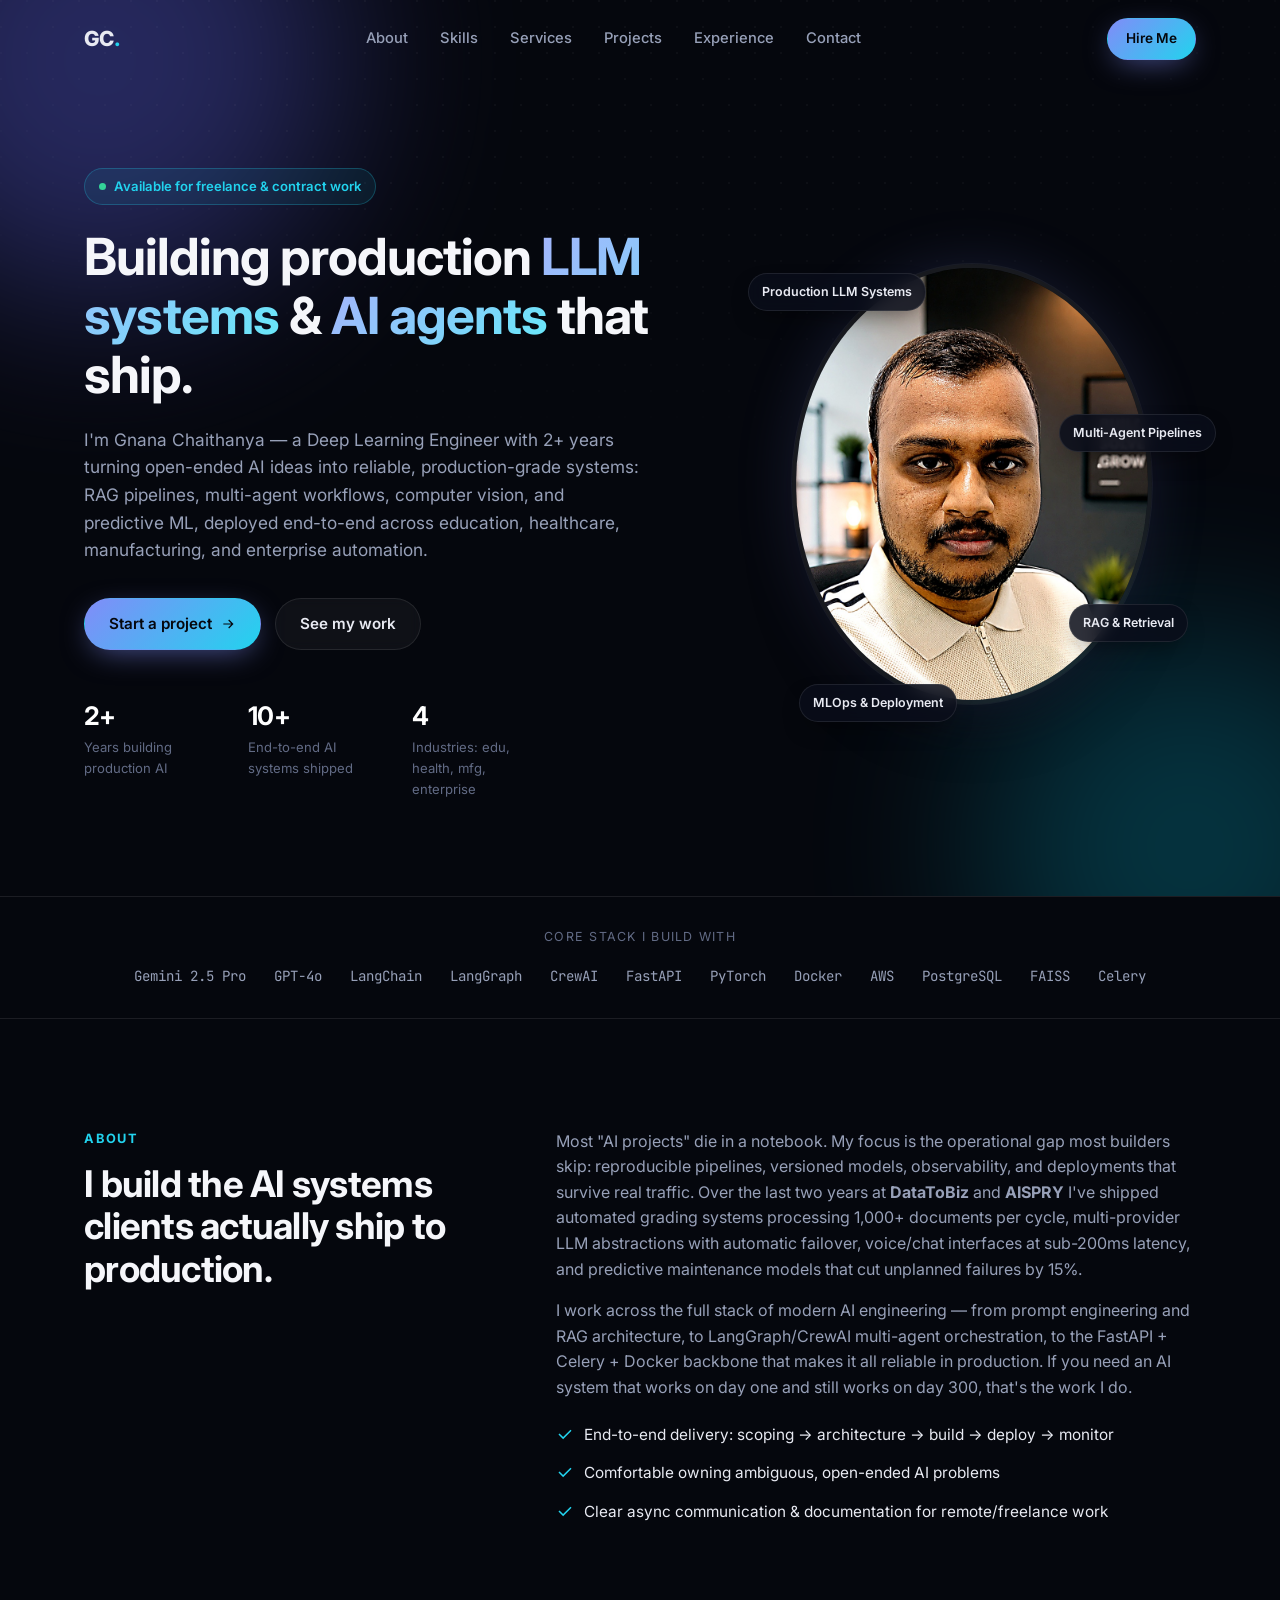
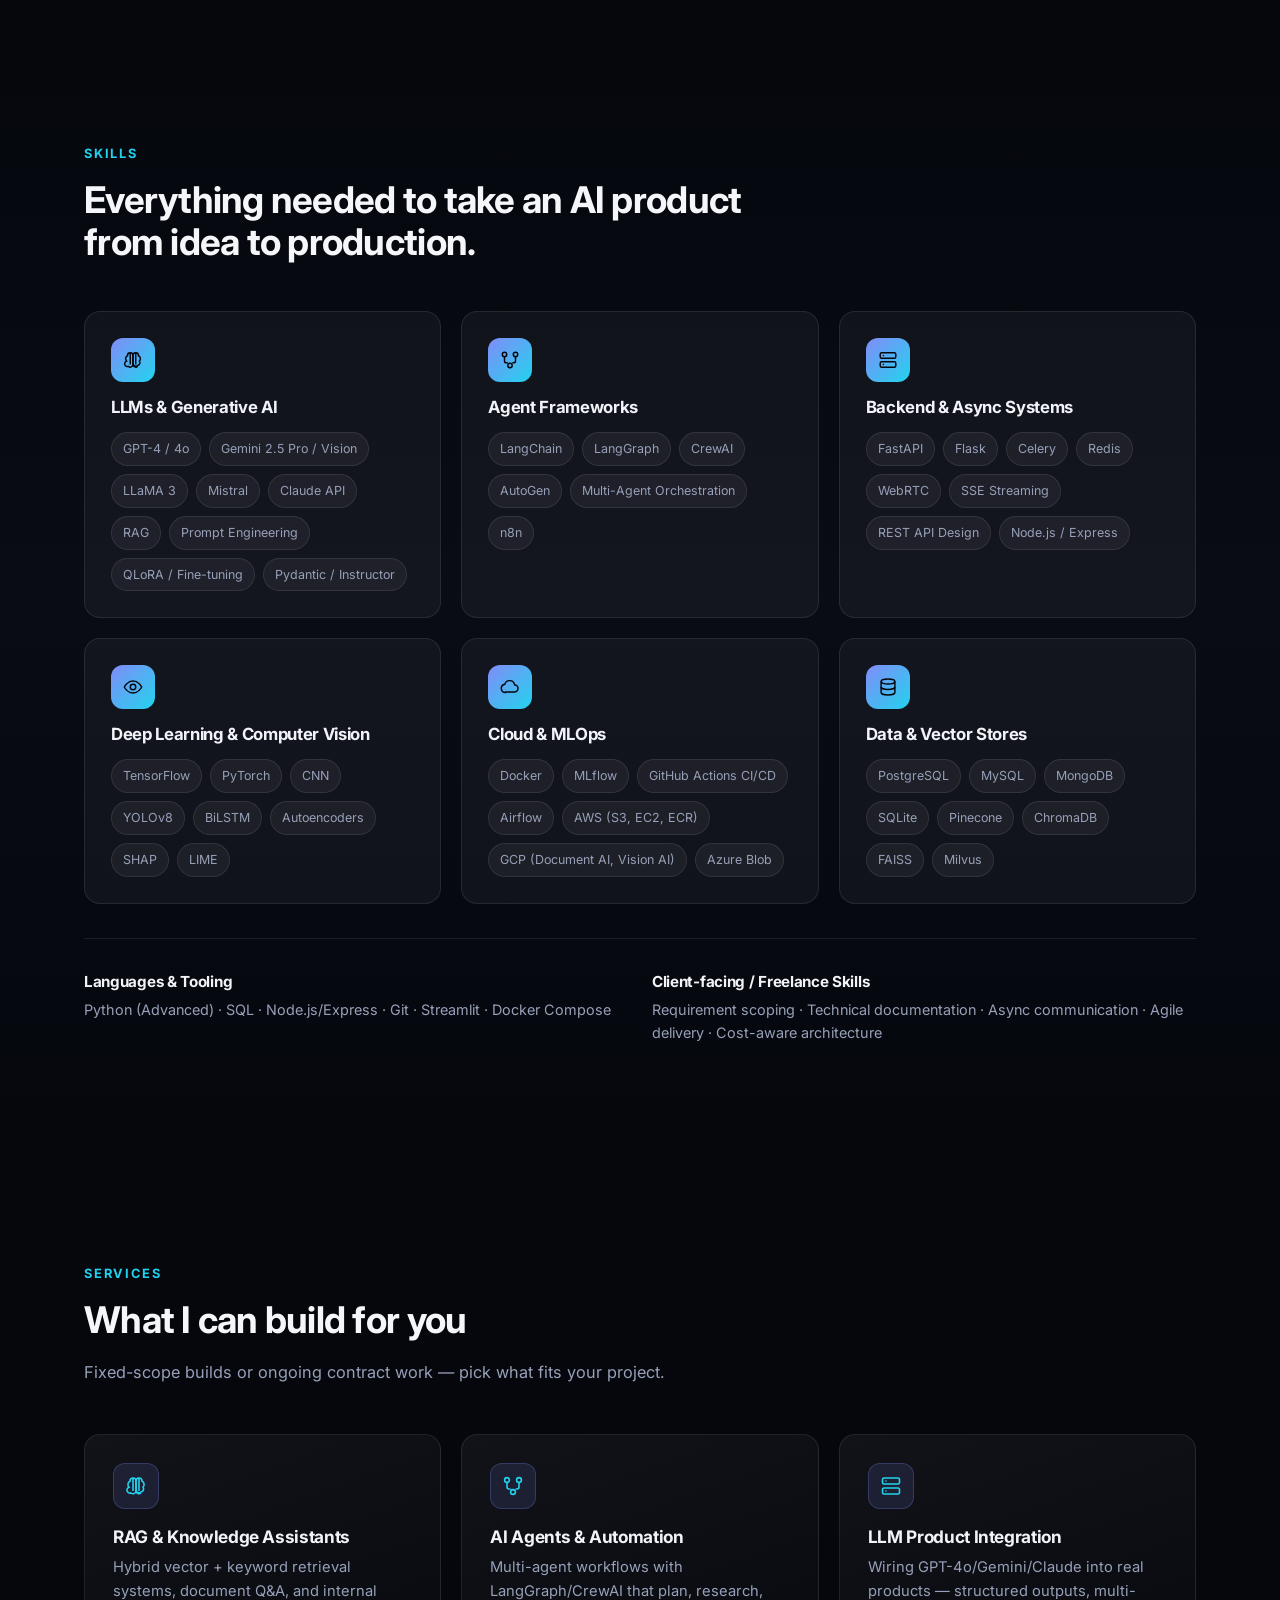
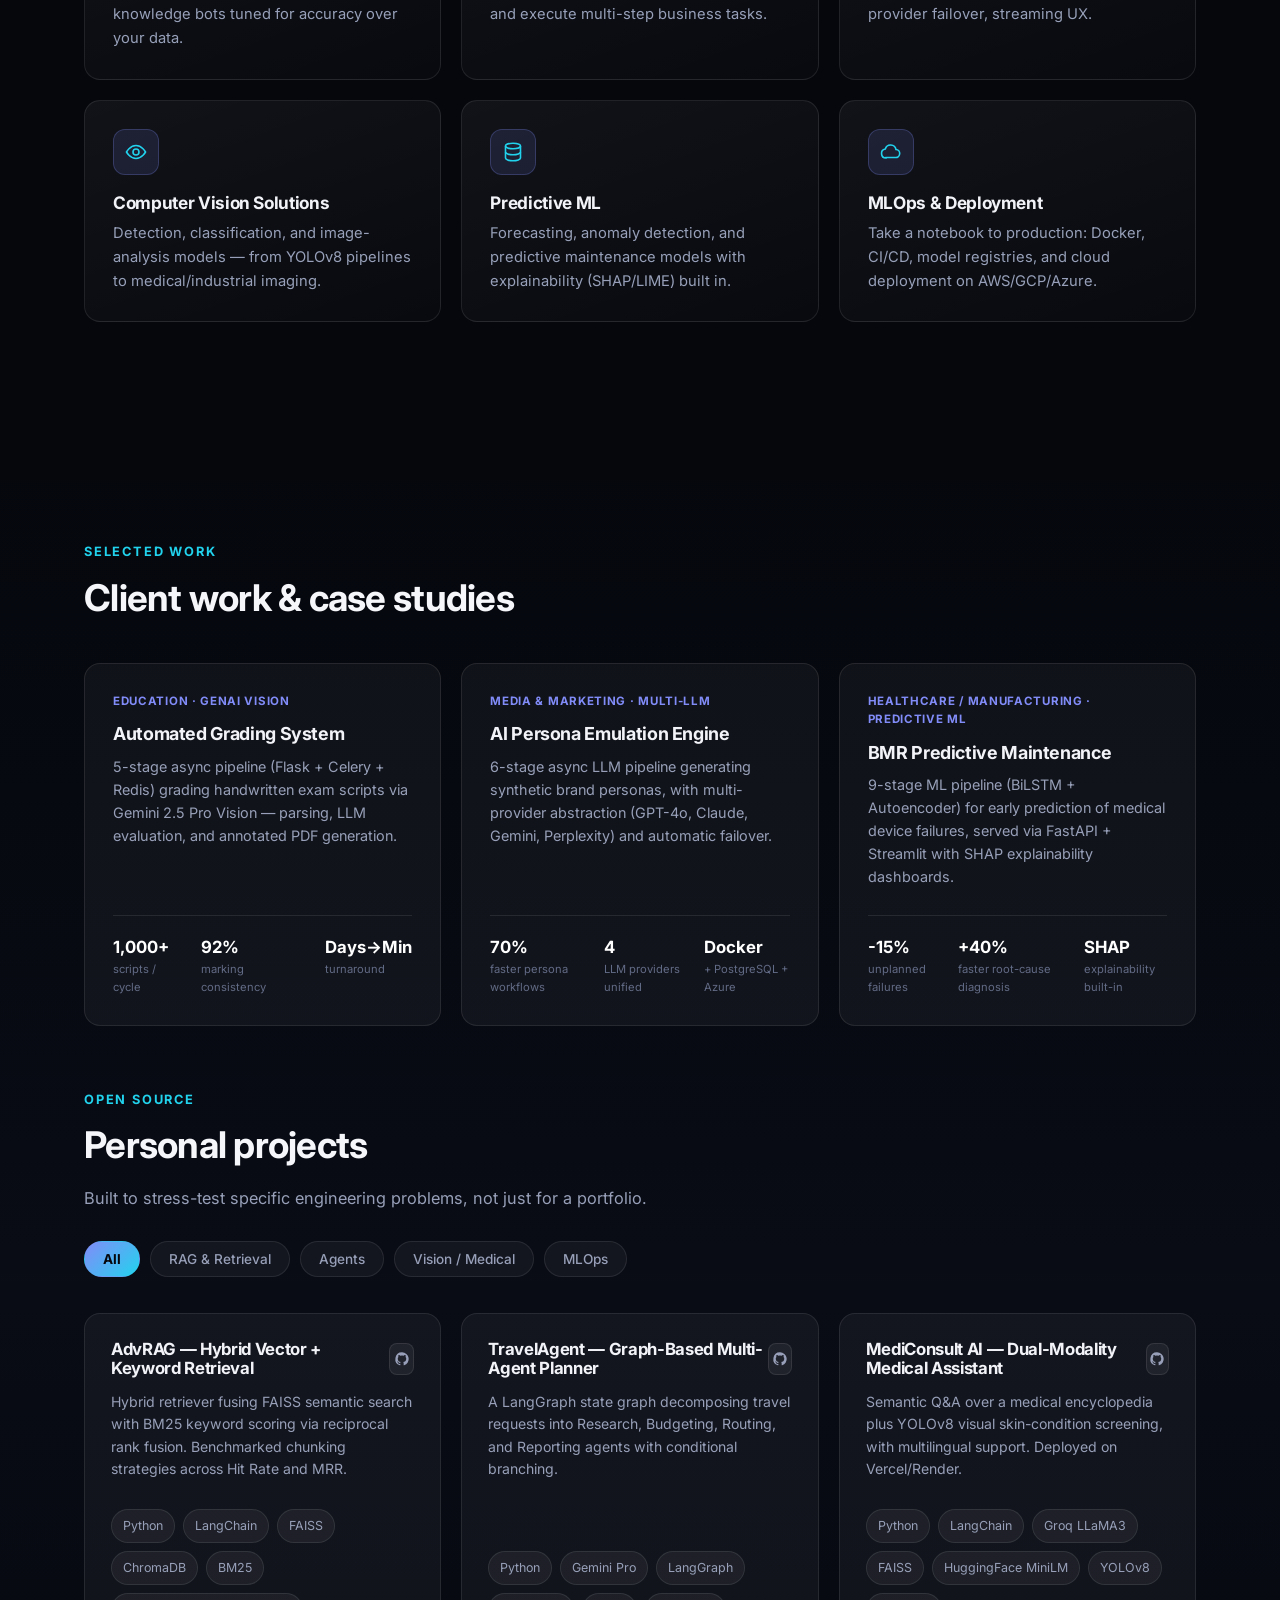
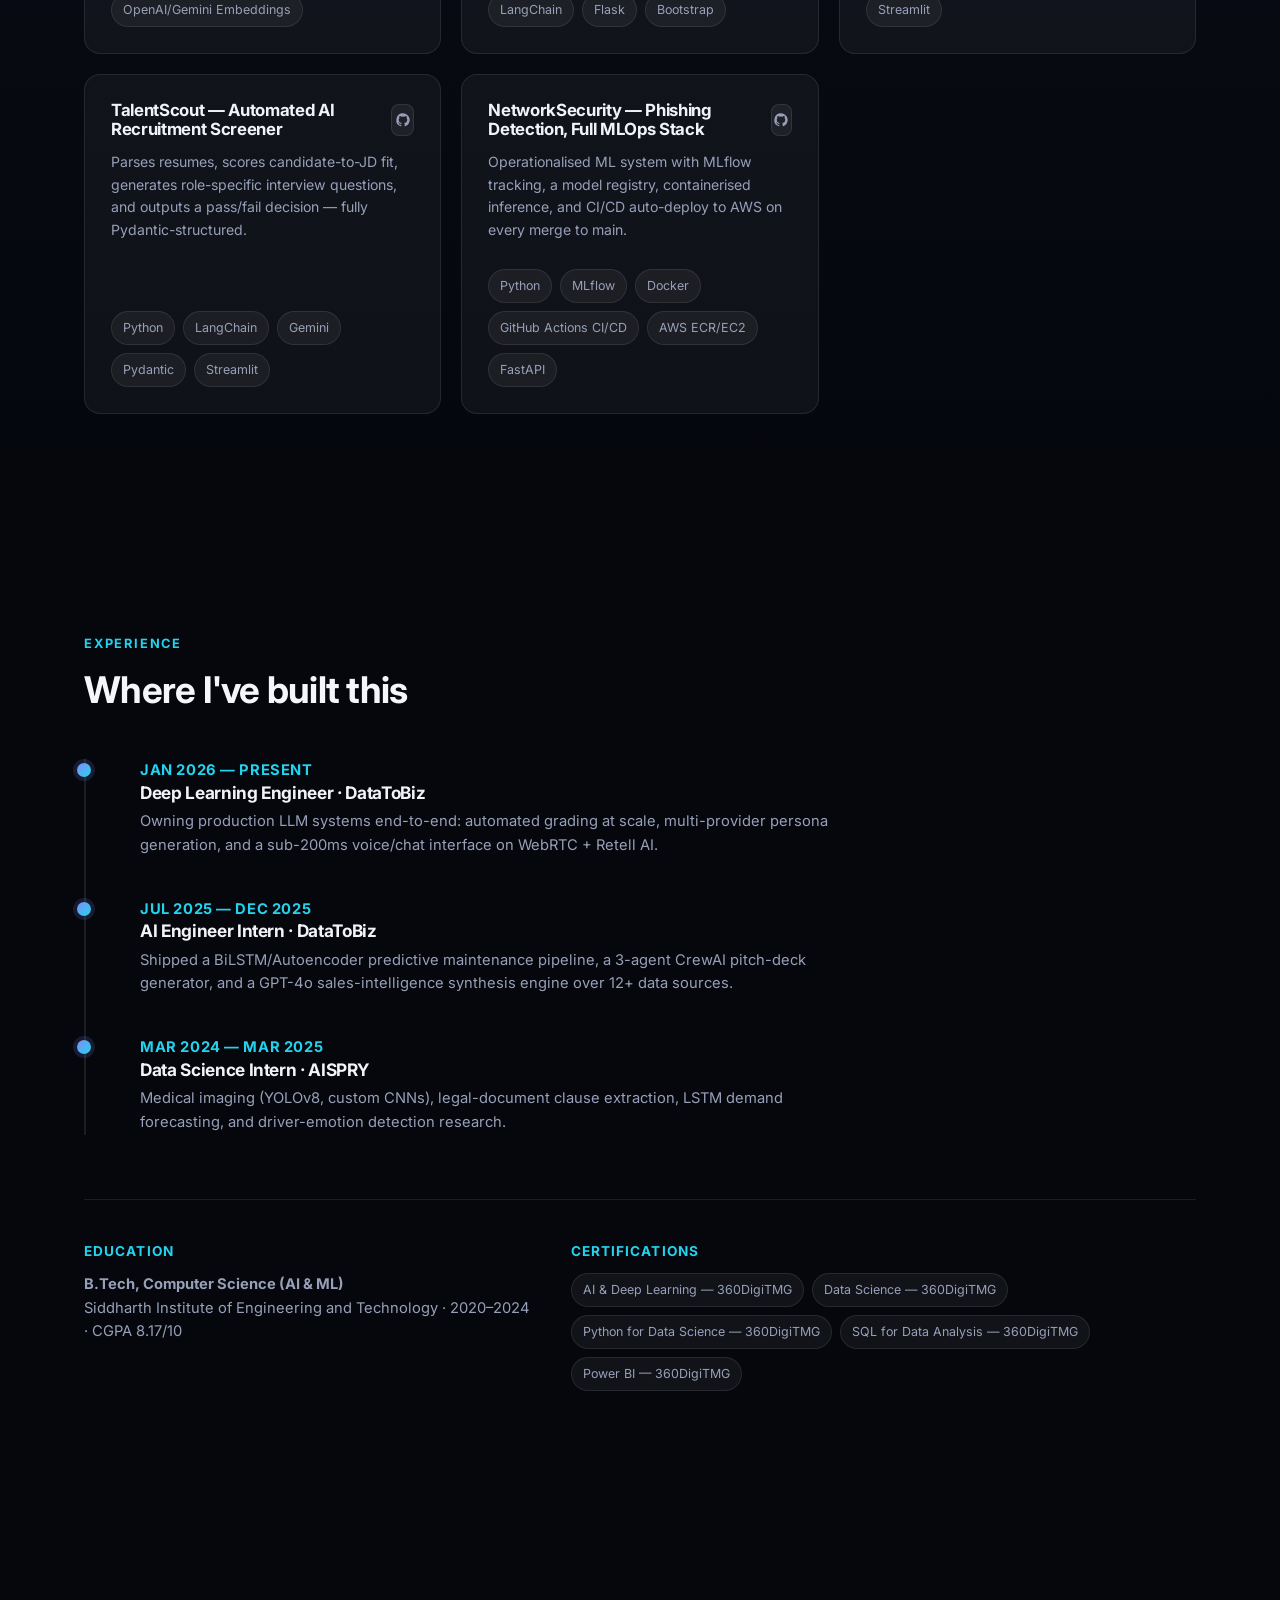
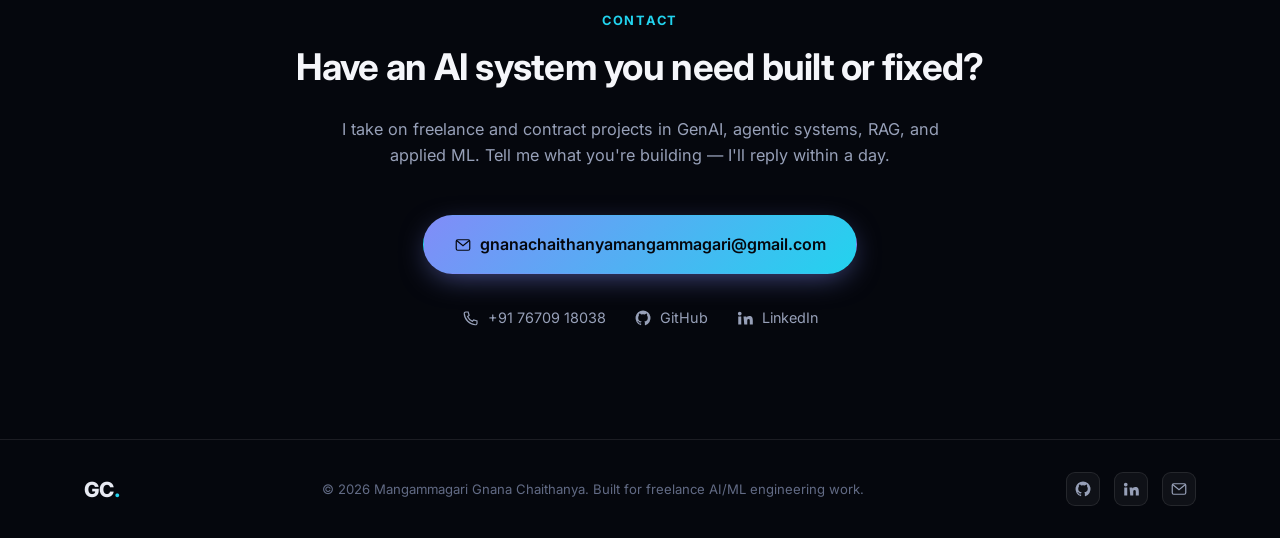
==== commit 834d29fe: "Improve hero photo badges: sharper copy, add a fourth tag Co-Authored-By: Claude Sonnet 5 <noreply@a" ====
--- a/index.html
+++ b/index.html
@@ -82,9 +82,10 @@
       <div class="hero__media reveal">
         <div class="hero__photo-wrap">
           <img src="assets/photo.jpg" alt="Portrait of Gnana Chaithanya" class="hero__photo" width="440" height="440" />
-          <span class="badge-float badge-float--1">GenAI &amp; Agents</span>
-          <span class="badge-float badge-float--2">RAG &amp; Retrieval</span>
-          <span class="badge-float badge-float--3">MLOps Ready</span>
+          <span class="badge-float badge-float--1">Production LLM Systems</span>
+          <span class="badge-float badge-float--2">Multi-Agent Pipelines</span>
+          <span class="badge-float badge-float--3">RAG &amp; Retrieval</span>
+          <span class="badge-float badge-float--4">MLOps &amp; Deployment</span>
         </div>
       </div>
     </div>
--- a/css/style.css
+++ b/css/style.css
@@ -158,9 +158,10 @@
   animation: float 5s ease-in-out infinite;
   box-shadow: 0 10px 24px -10px rgba(0,0,0,0.6);
 }
-.badge-float--1 { top: 4%; left: -8%; animation-delay: 0s; }
-.badge-float--2 { bottom: 14%; right: -12%; animation-delay: 1.2s; }
-.badge-float--3 { bottom: -3%; left: 4%; animation-delay: 2.4s; }
+.badge-float--1 { top: 2%; left: -12%; animation-delay: 0s; }
+.badge-float--2 { top: 34%; right: -18%; animation-delay: 0.9s; }
+.badge-float--3 { bottom: 14%; right: -10%; animation-delay: 1.8s; }
+.badge-float--4 { bottom: -4%; left: 2%; animation-delay: 2.7s; }
 @keyframes float { 0%,100% { transform: translateY(0); } 50% { transform: translateY(-10px); } }
 
 /* ===================== Stack strip ===================== */
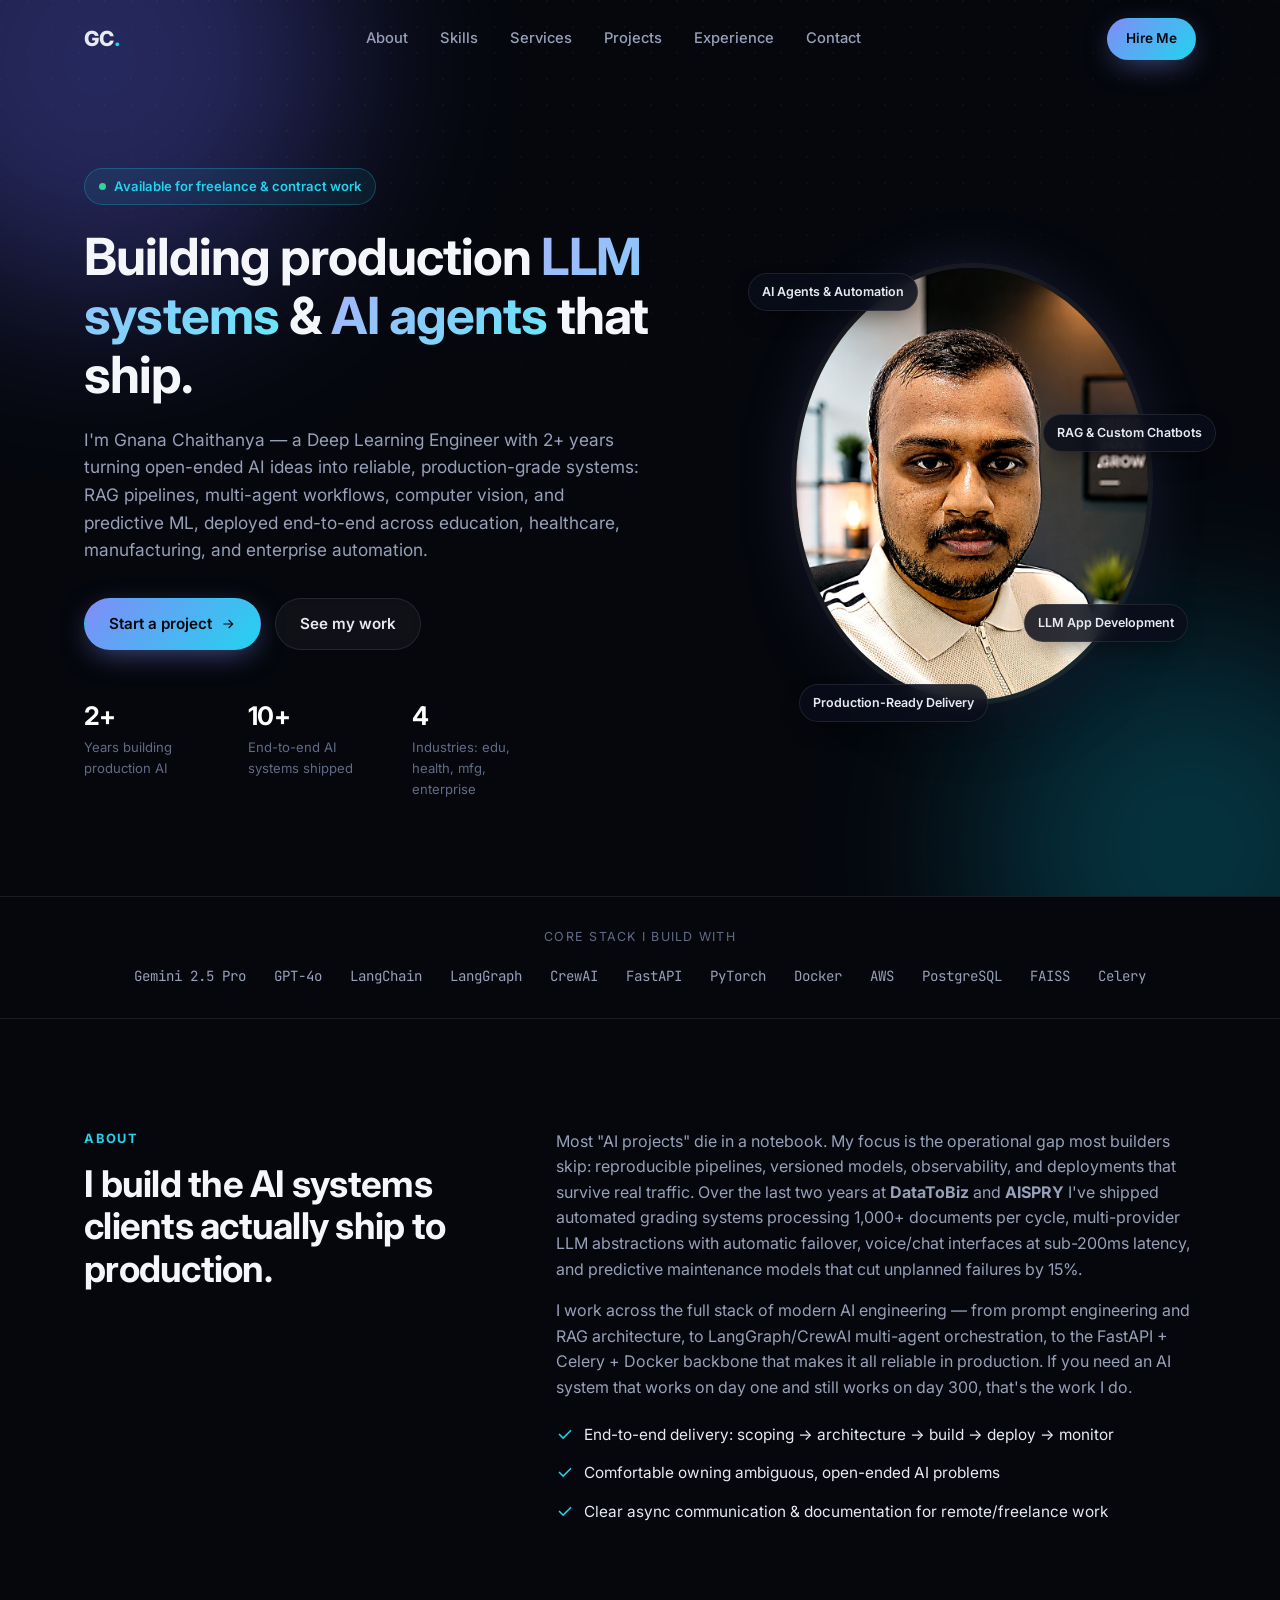
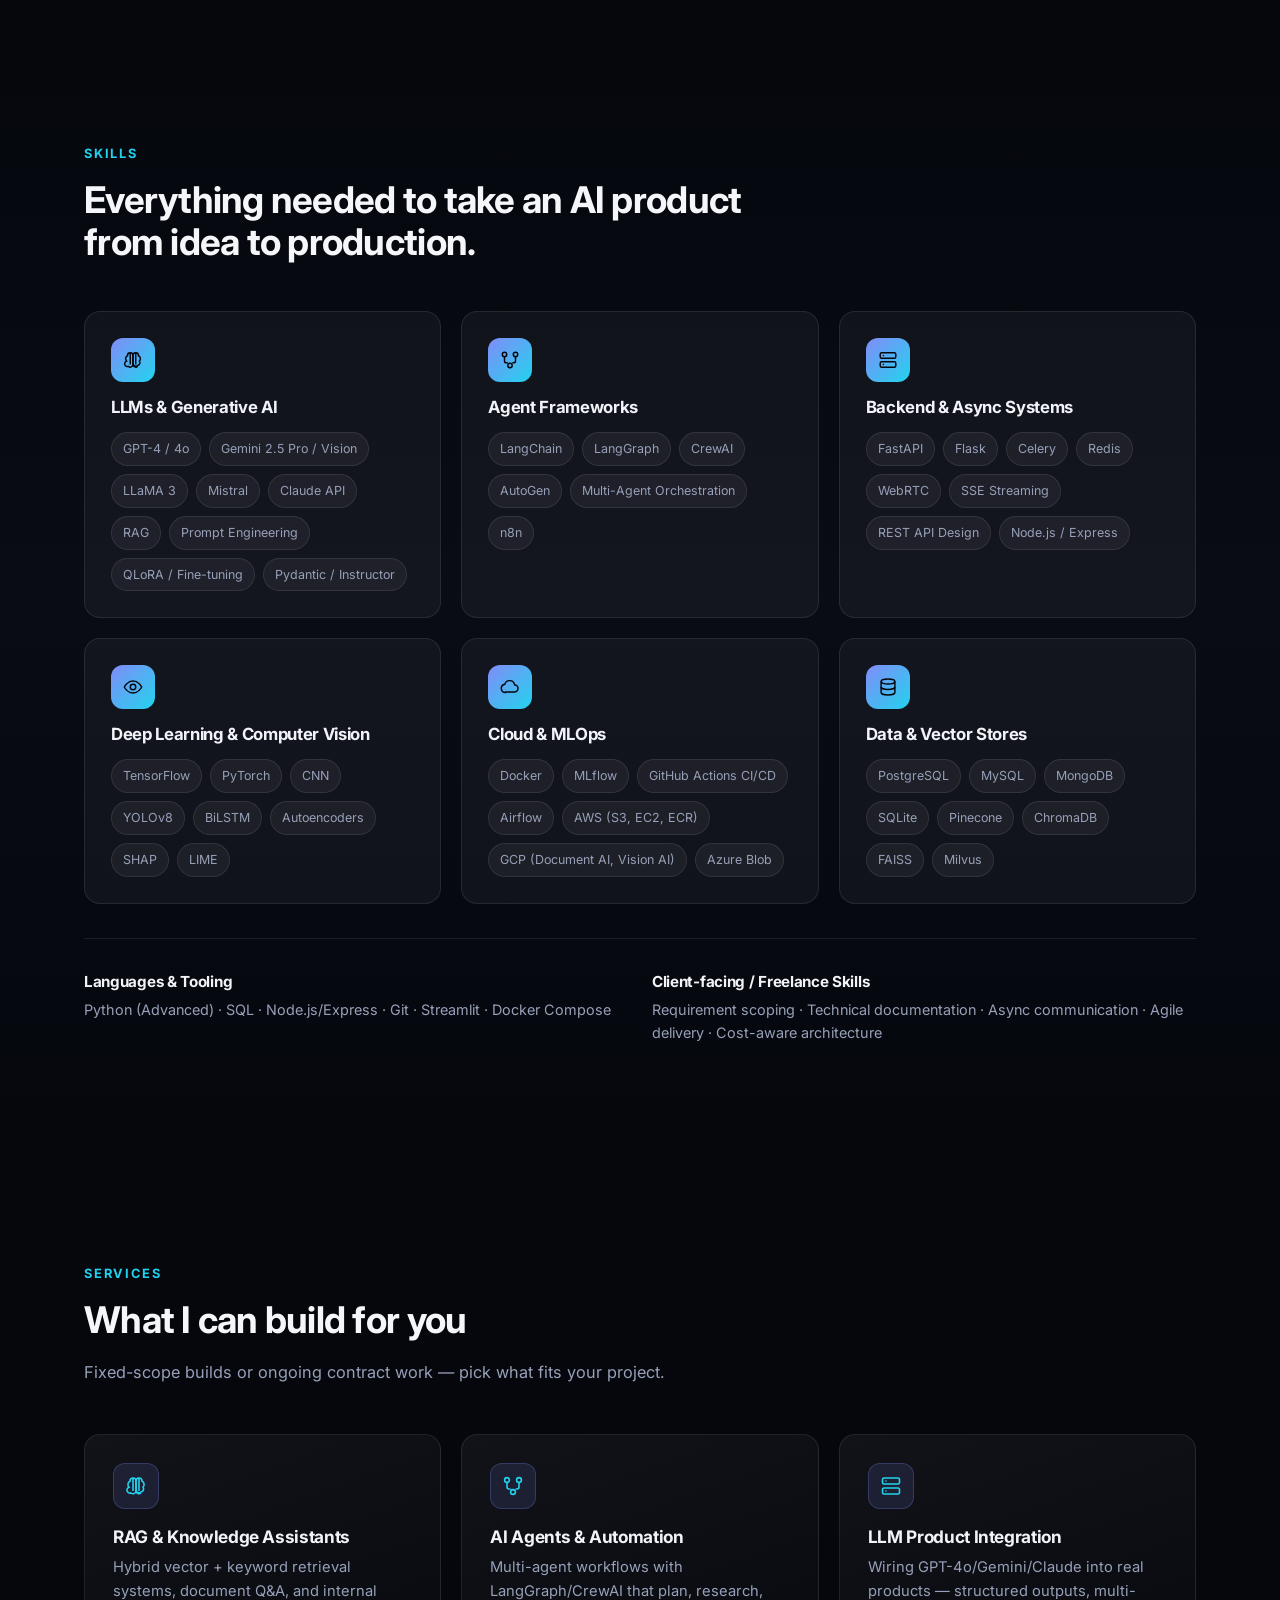
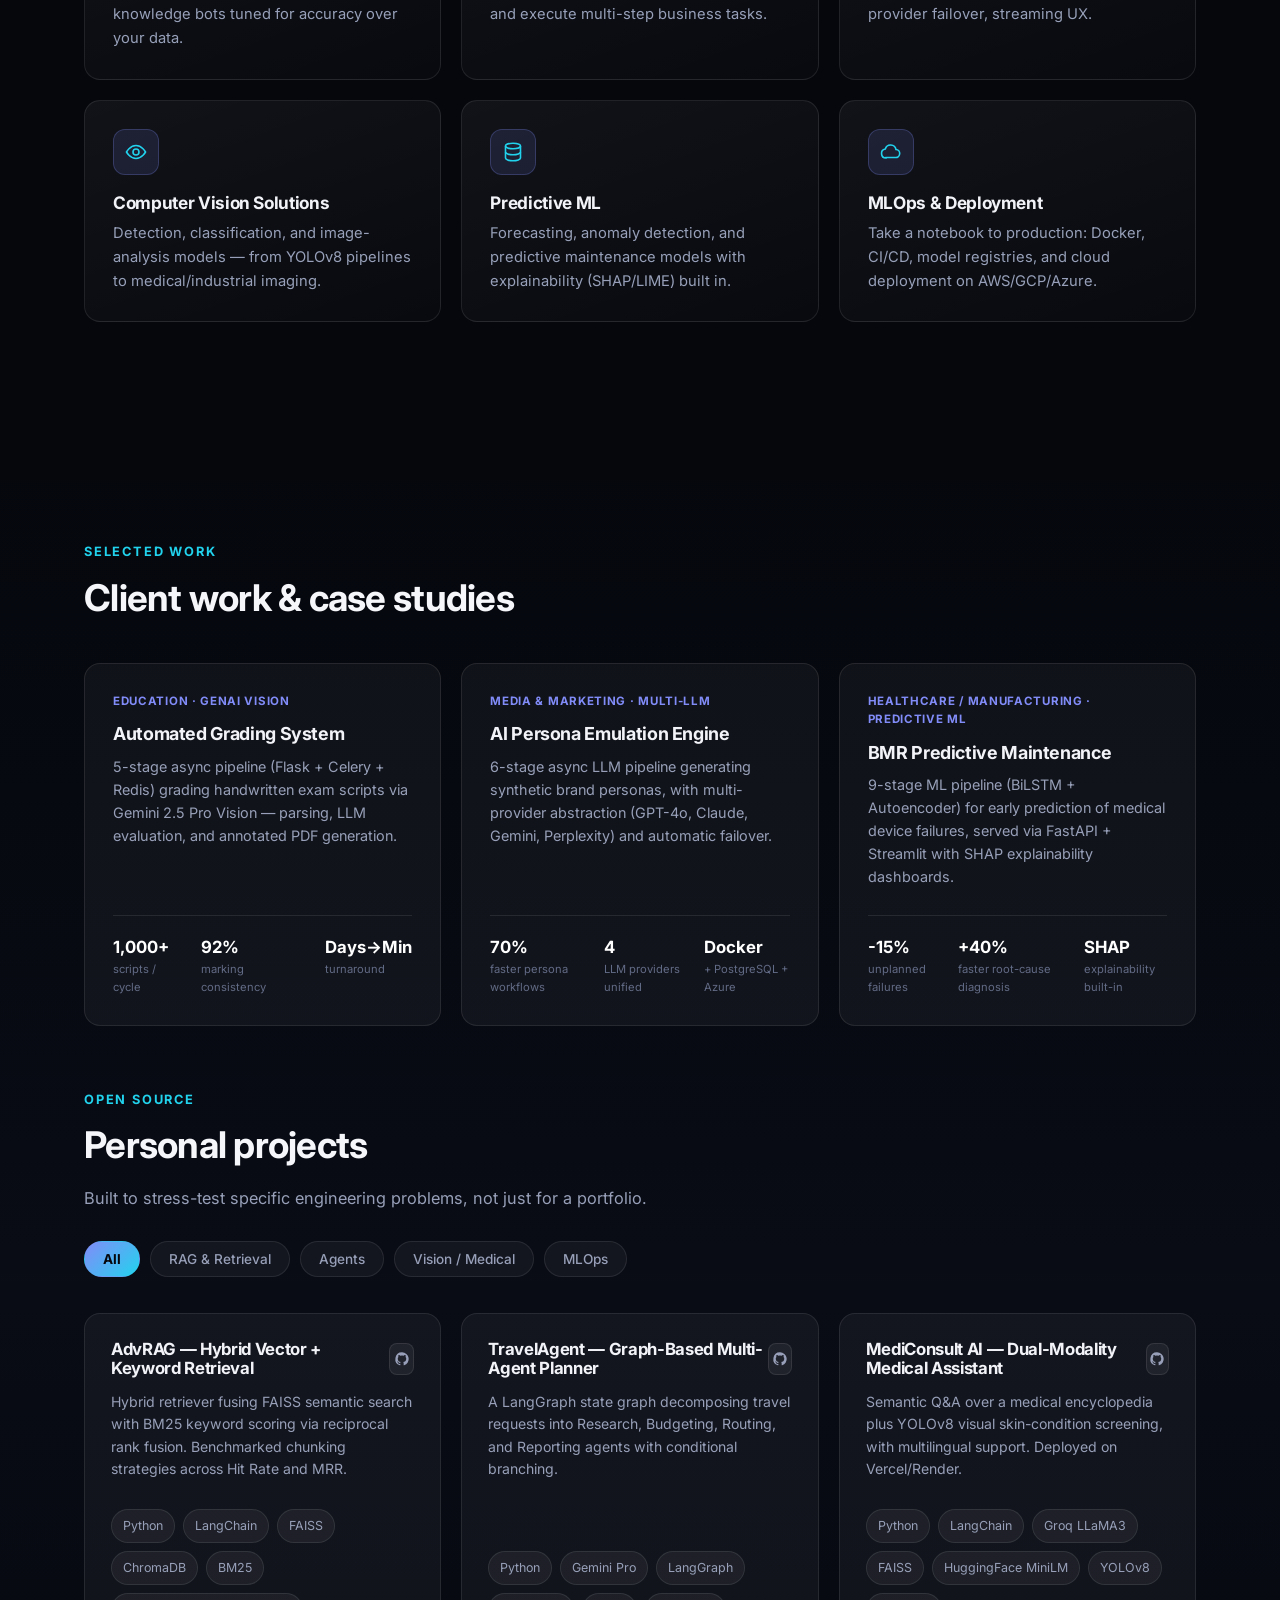
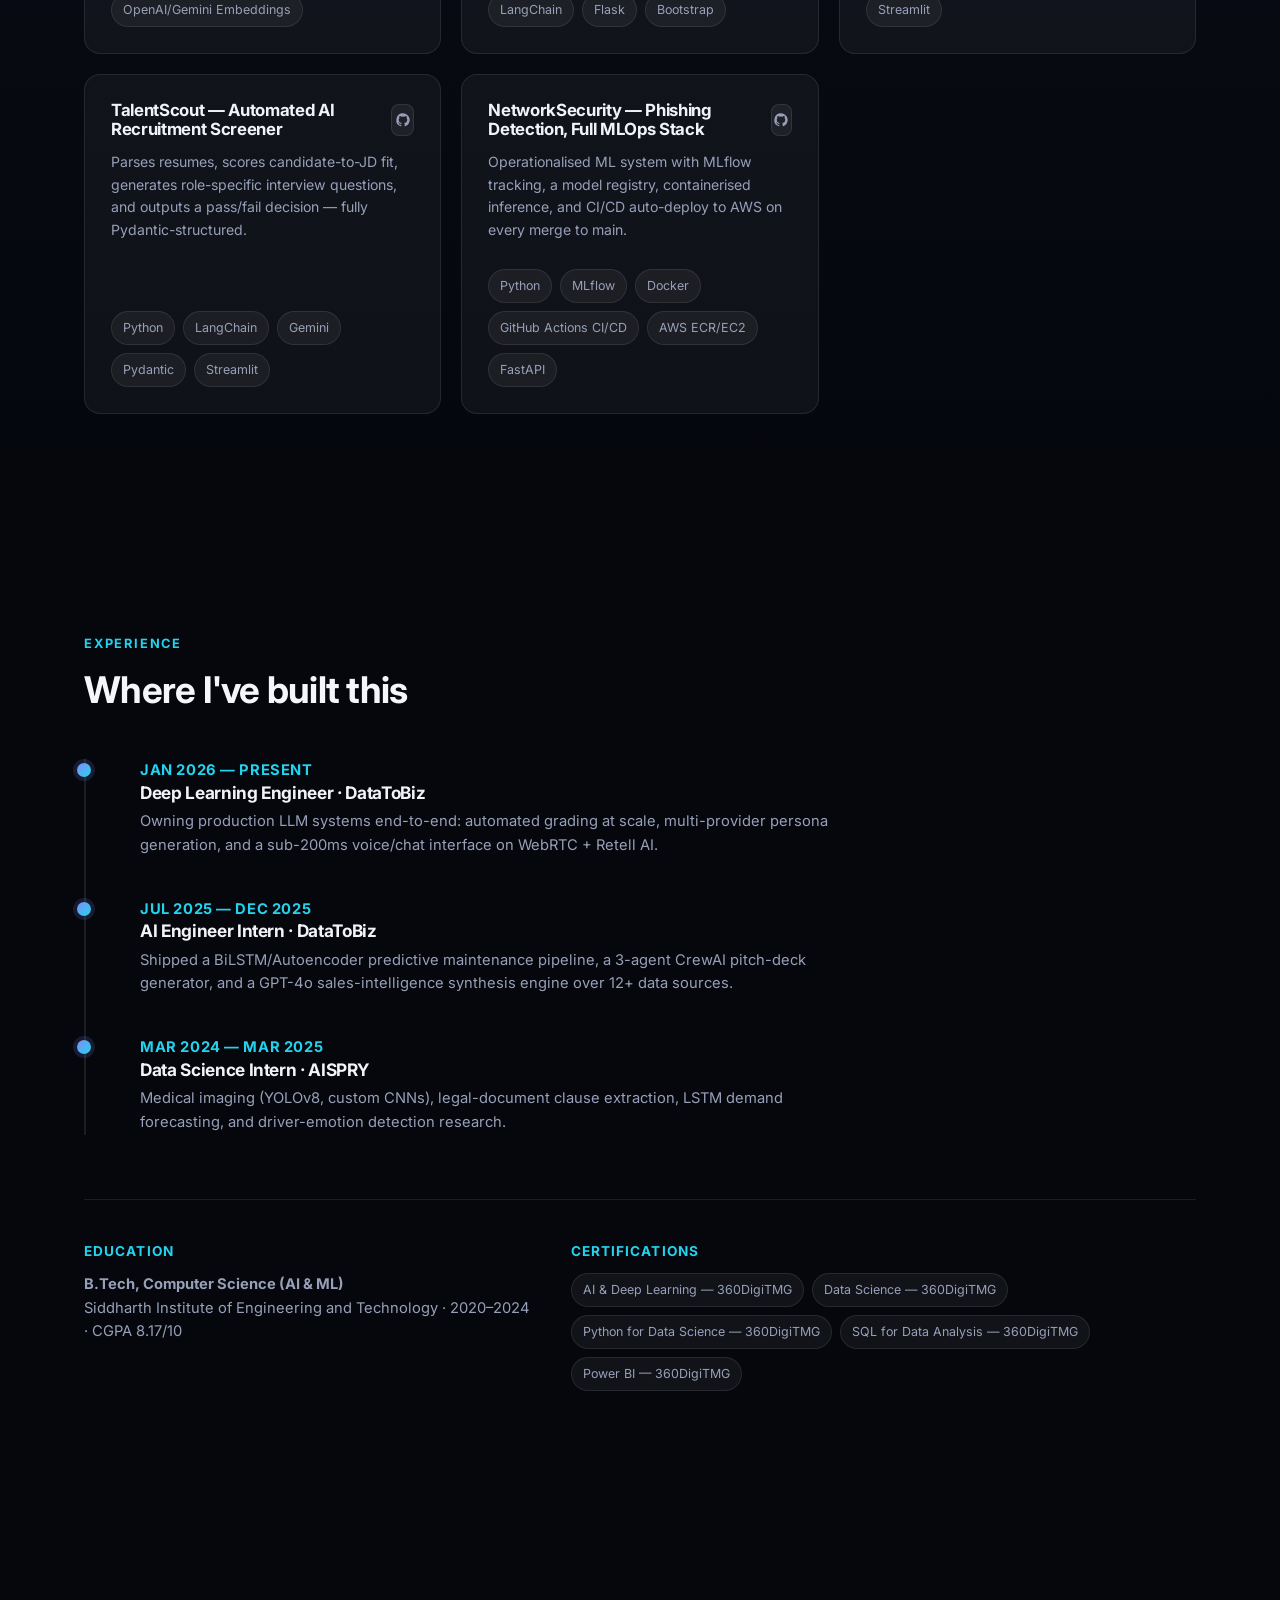
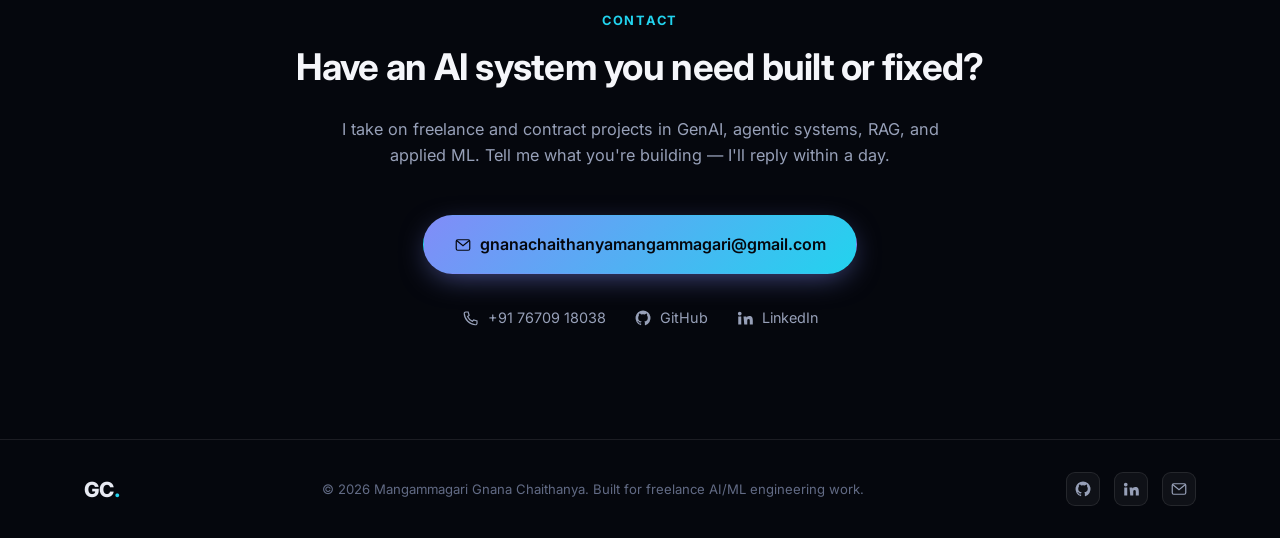
==== commit 7c31b99c: "Rework hero badge copy for client-search language over engineer jargon Co-Authored-By: Claude Sonnet" ====
--- a/index.html
+++ b/index.html
@@ -82,10 +82,10 @@
       <div class="hero__media reveal">
         <div class="hero__photo-wrap">
           <img src="assets/photo.jpg" alt="Portrait of Gnana Chaithanya" class="hero__photo" width="440" height="440" />
-          <span class="badge-float badge-float--1">Production LLM Systems</span>
-          <span class="badge-float badge-float--2">Multi-Agent Pipelines</span>
-          <span class="badge-float badge-float--3">RAG &amp; Retrieval</span>
-          <span class="badge-float badge-float--4">MLOps &amp; Deployment</span>
+          <span class="badge-float badge-float--1">AI Agents &amp; Automation</span>
+          <span class="badge-float badge-float--2">RAG &amp; Custom Chatbots</span>
+          <span class="badge-float badge-float--3">LLM App Development</span>
+          <span class="badge-float badge-float--4">Production-Ready Delivery</span>
         </div>
       </div>
     </div>
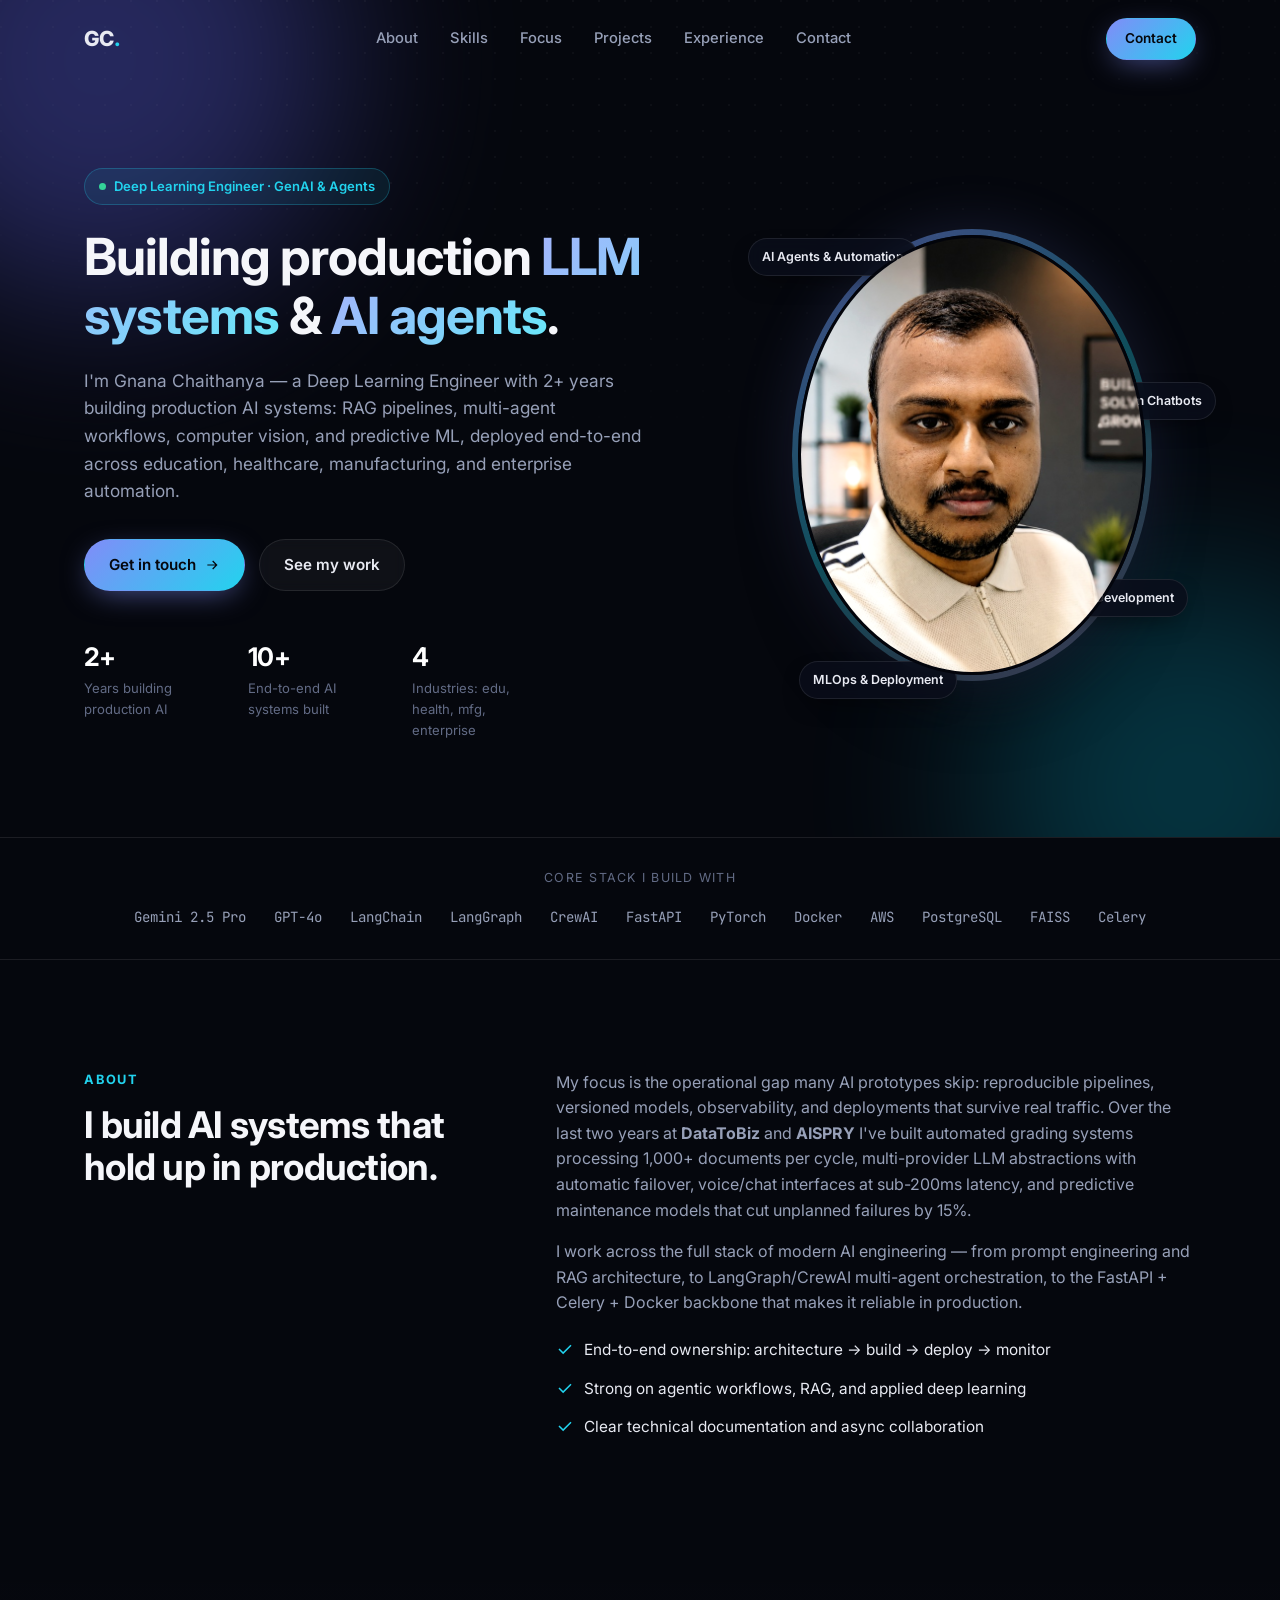
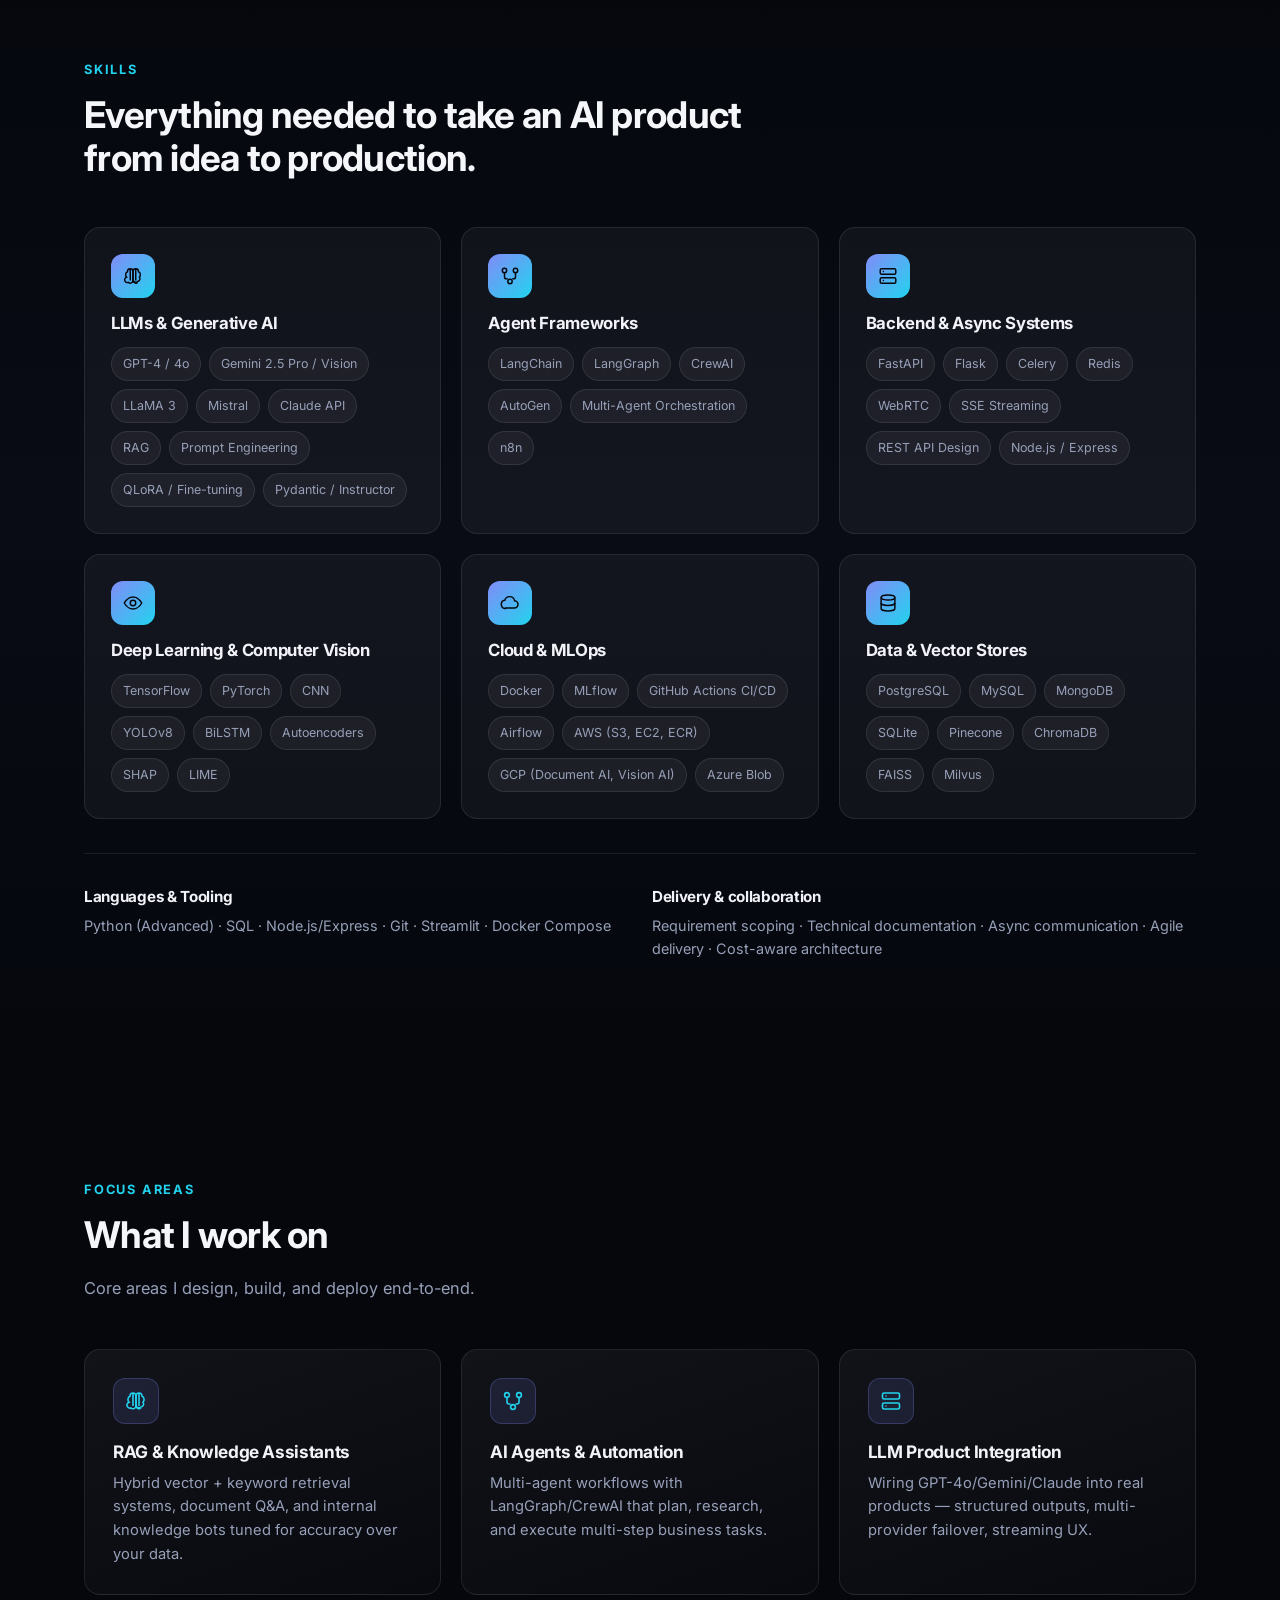
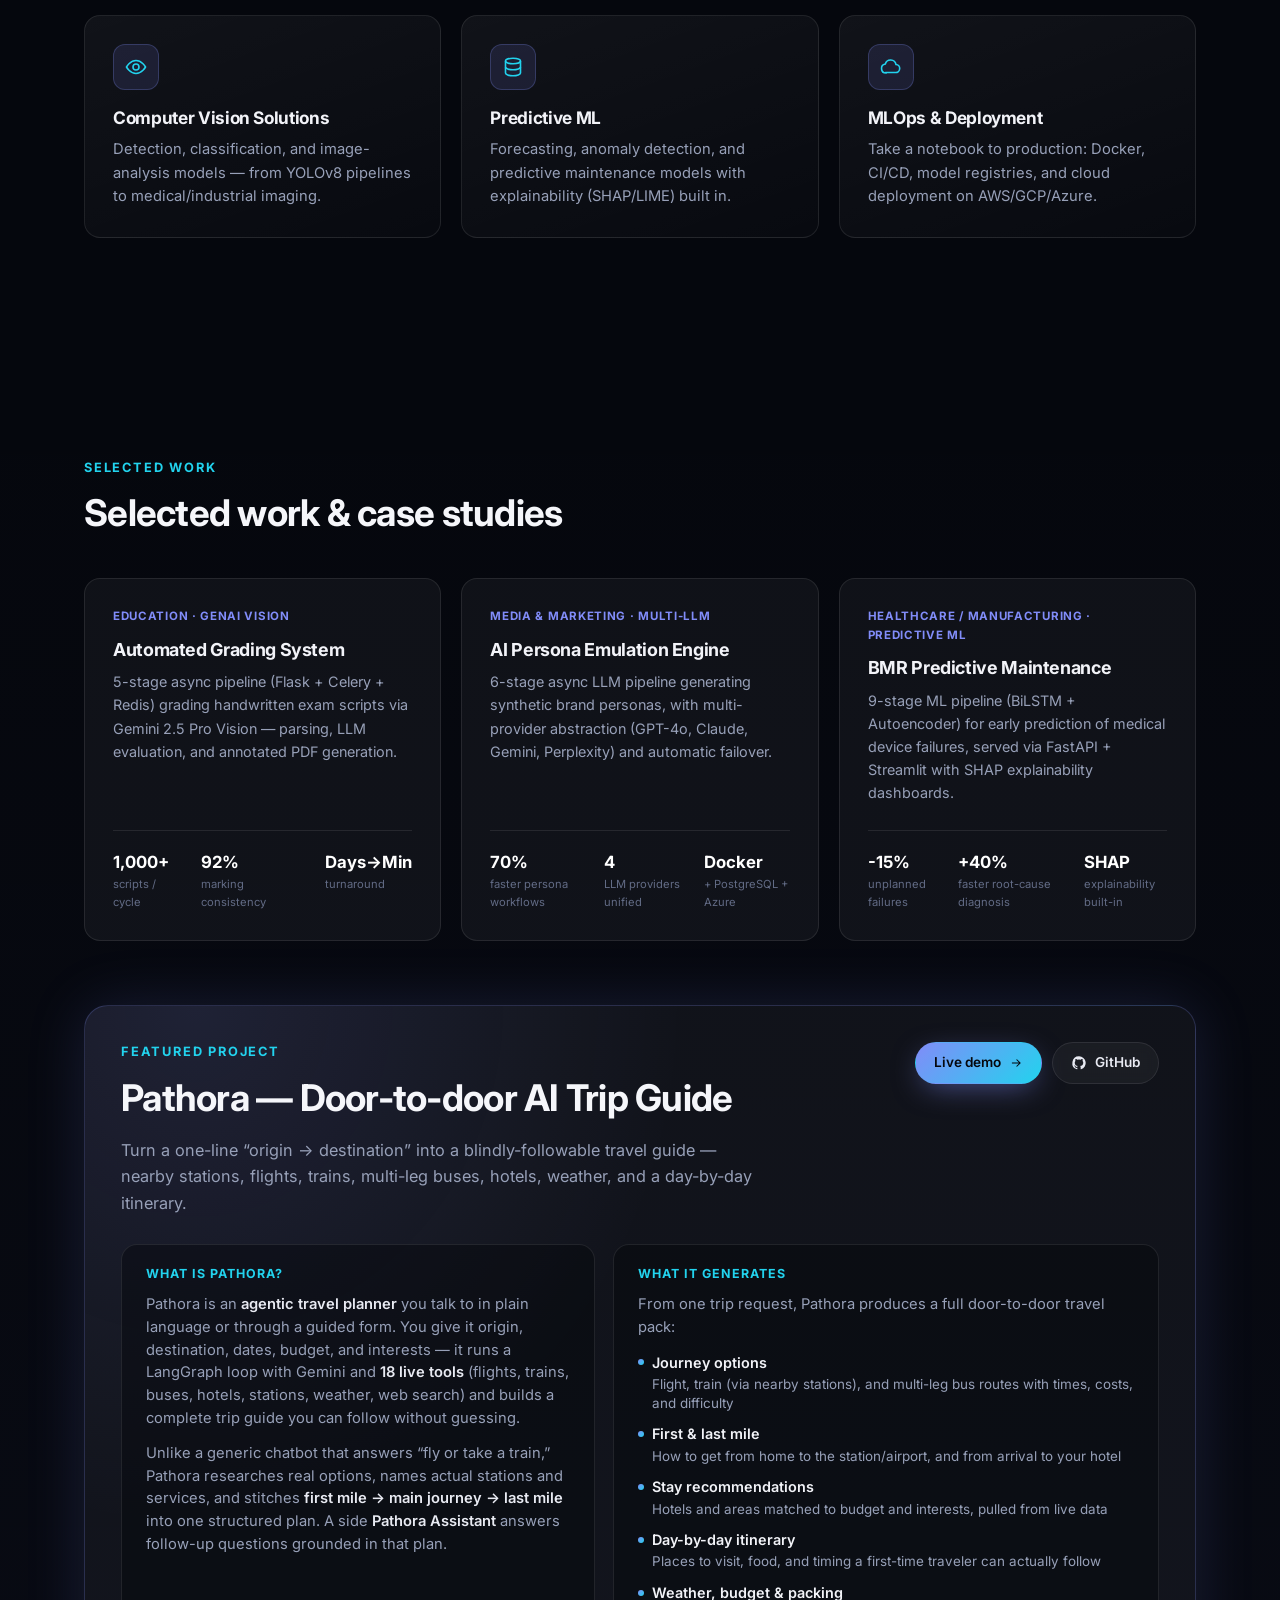
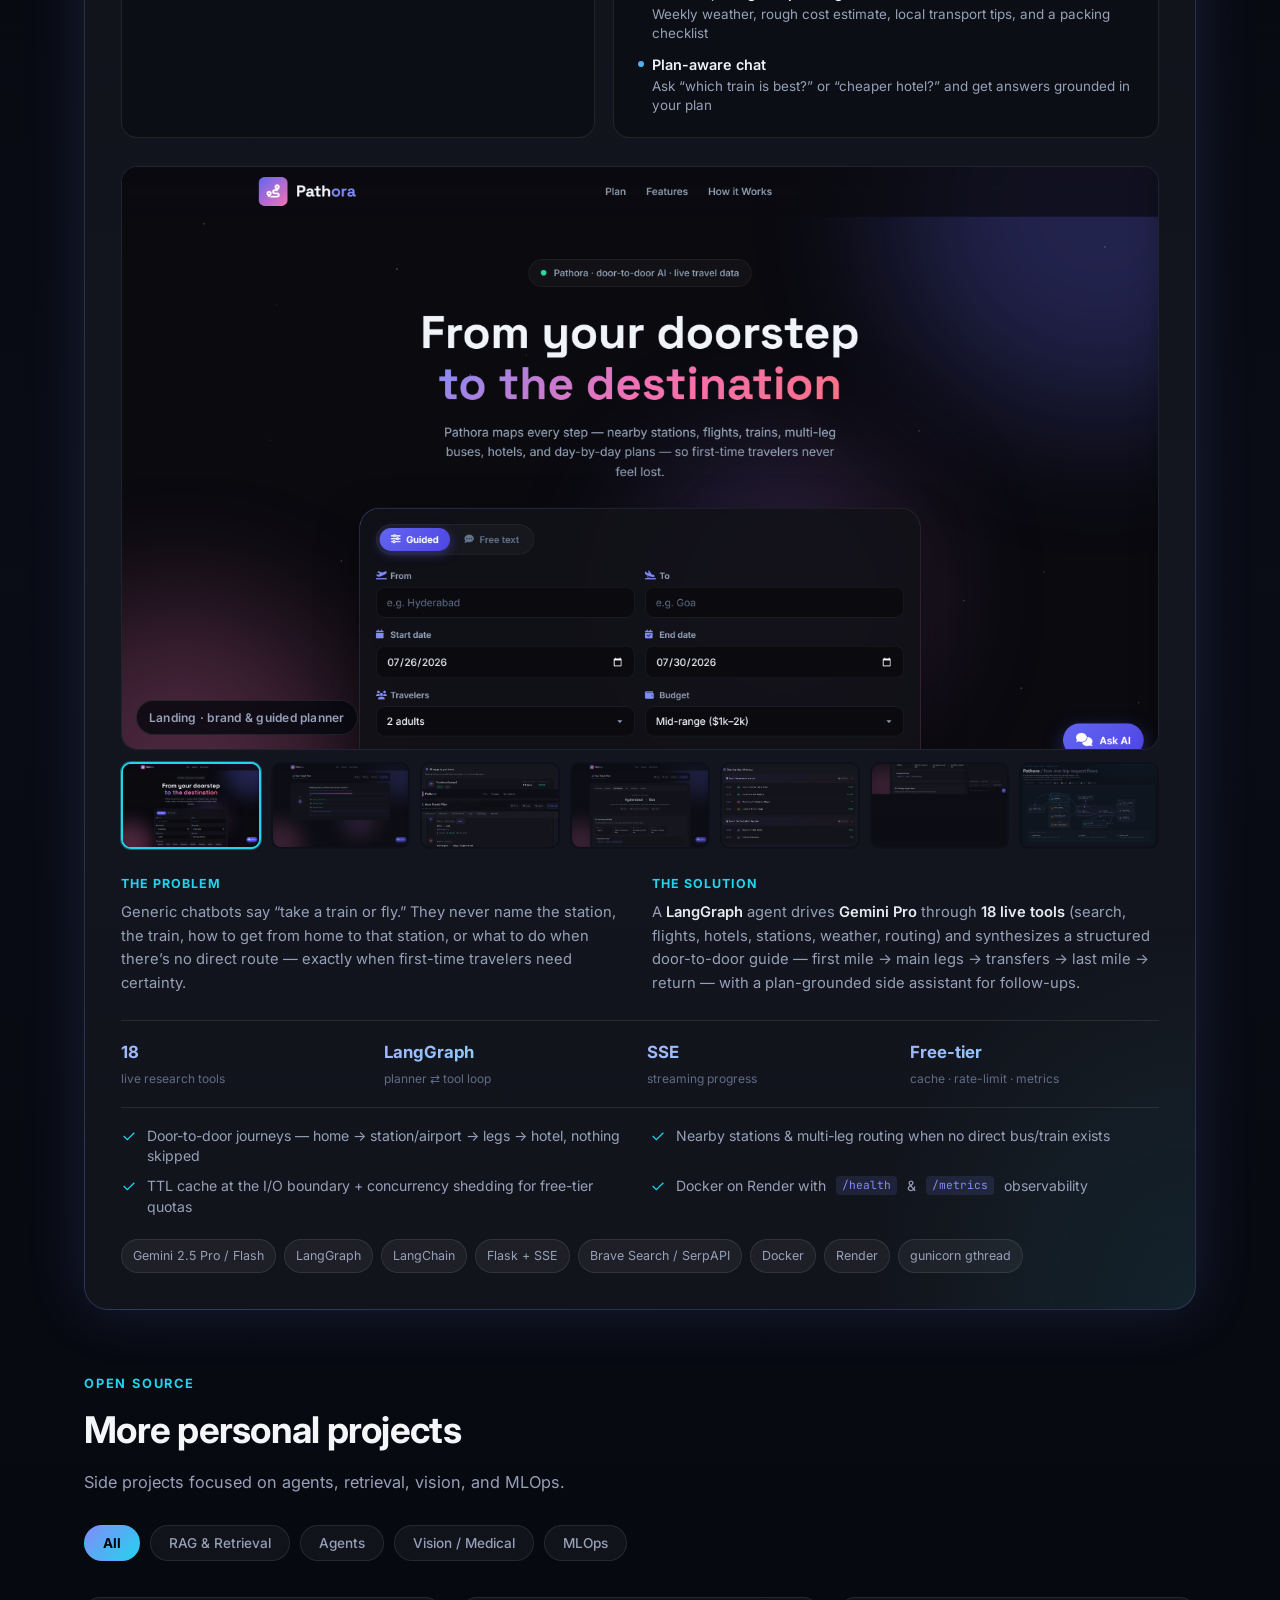
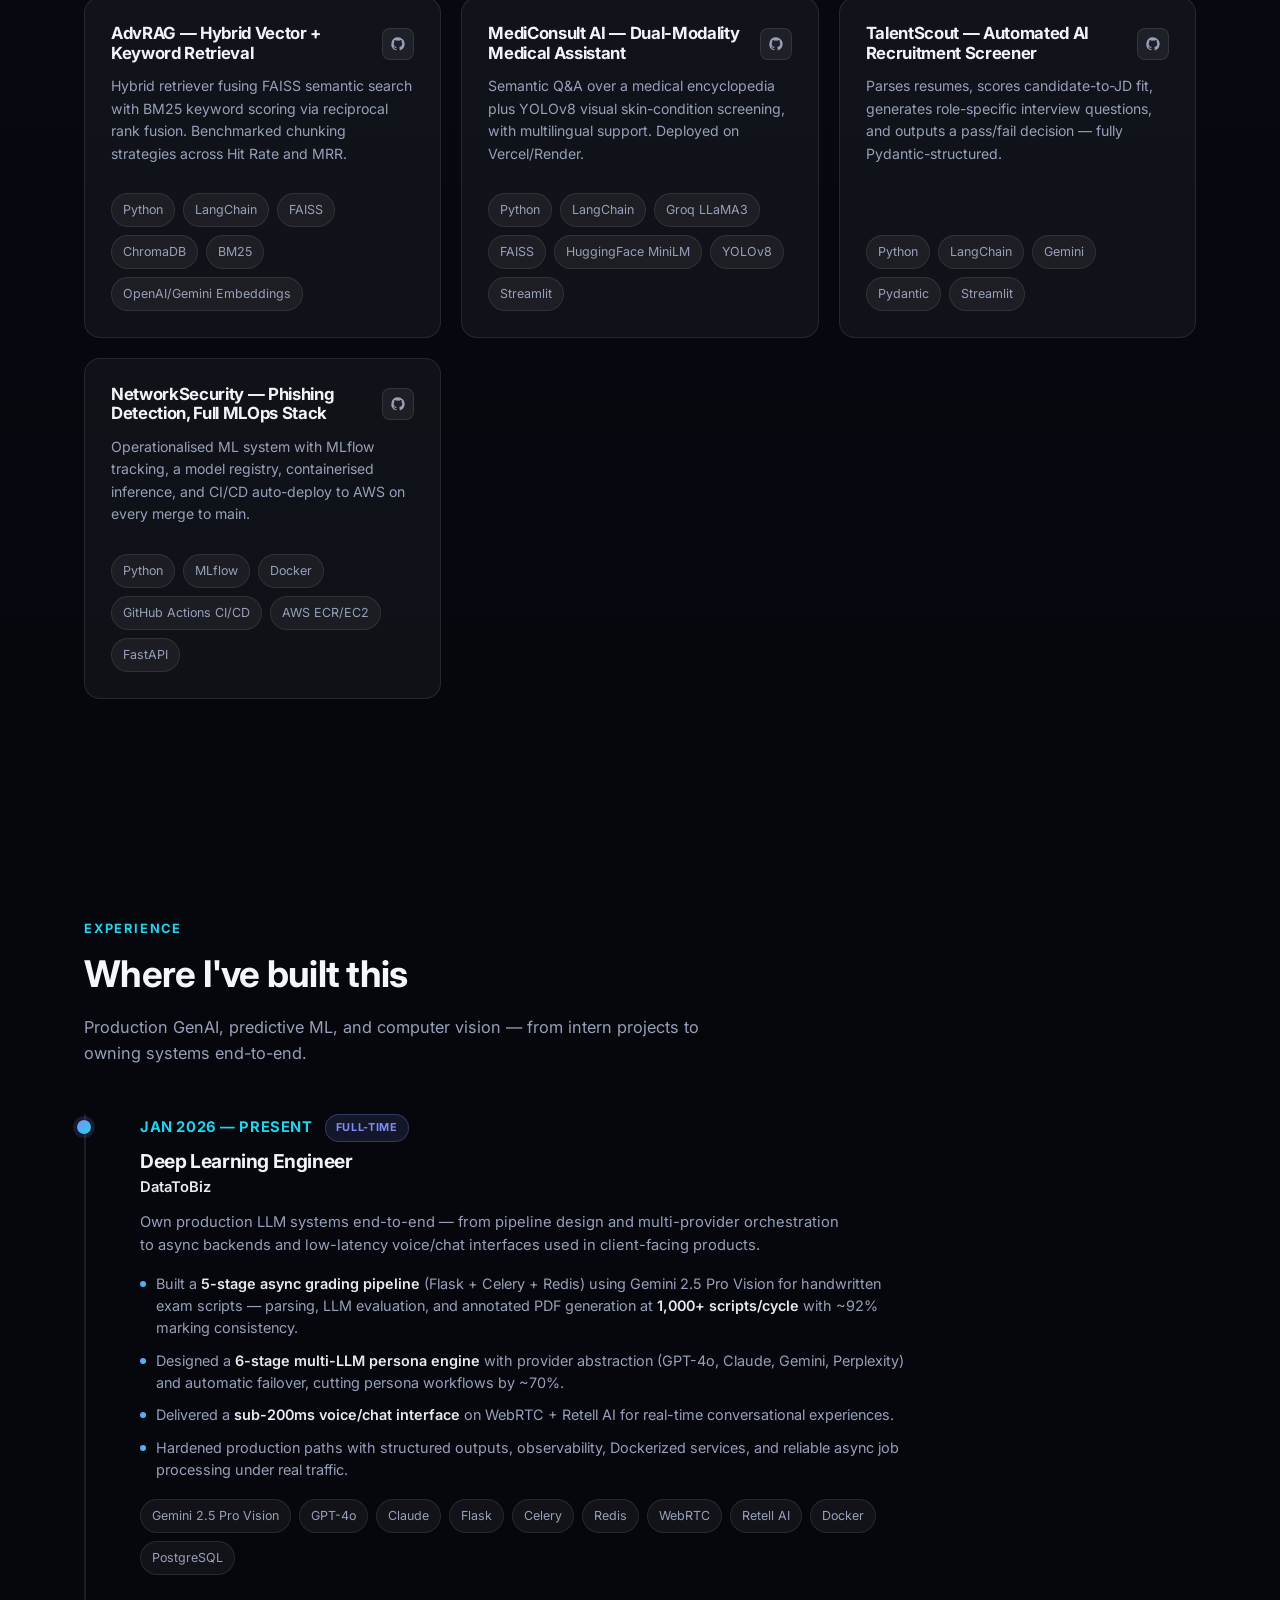
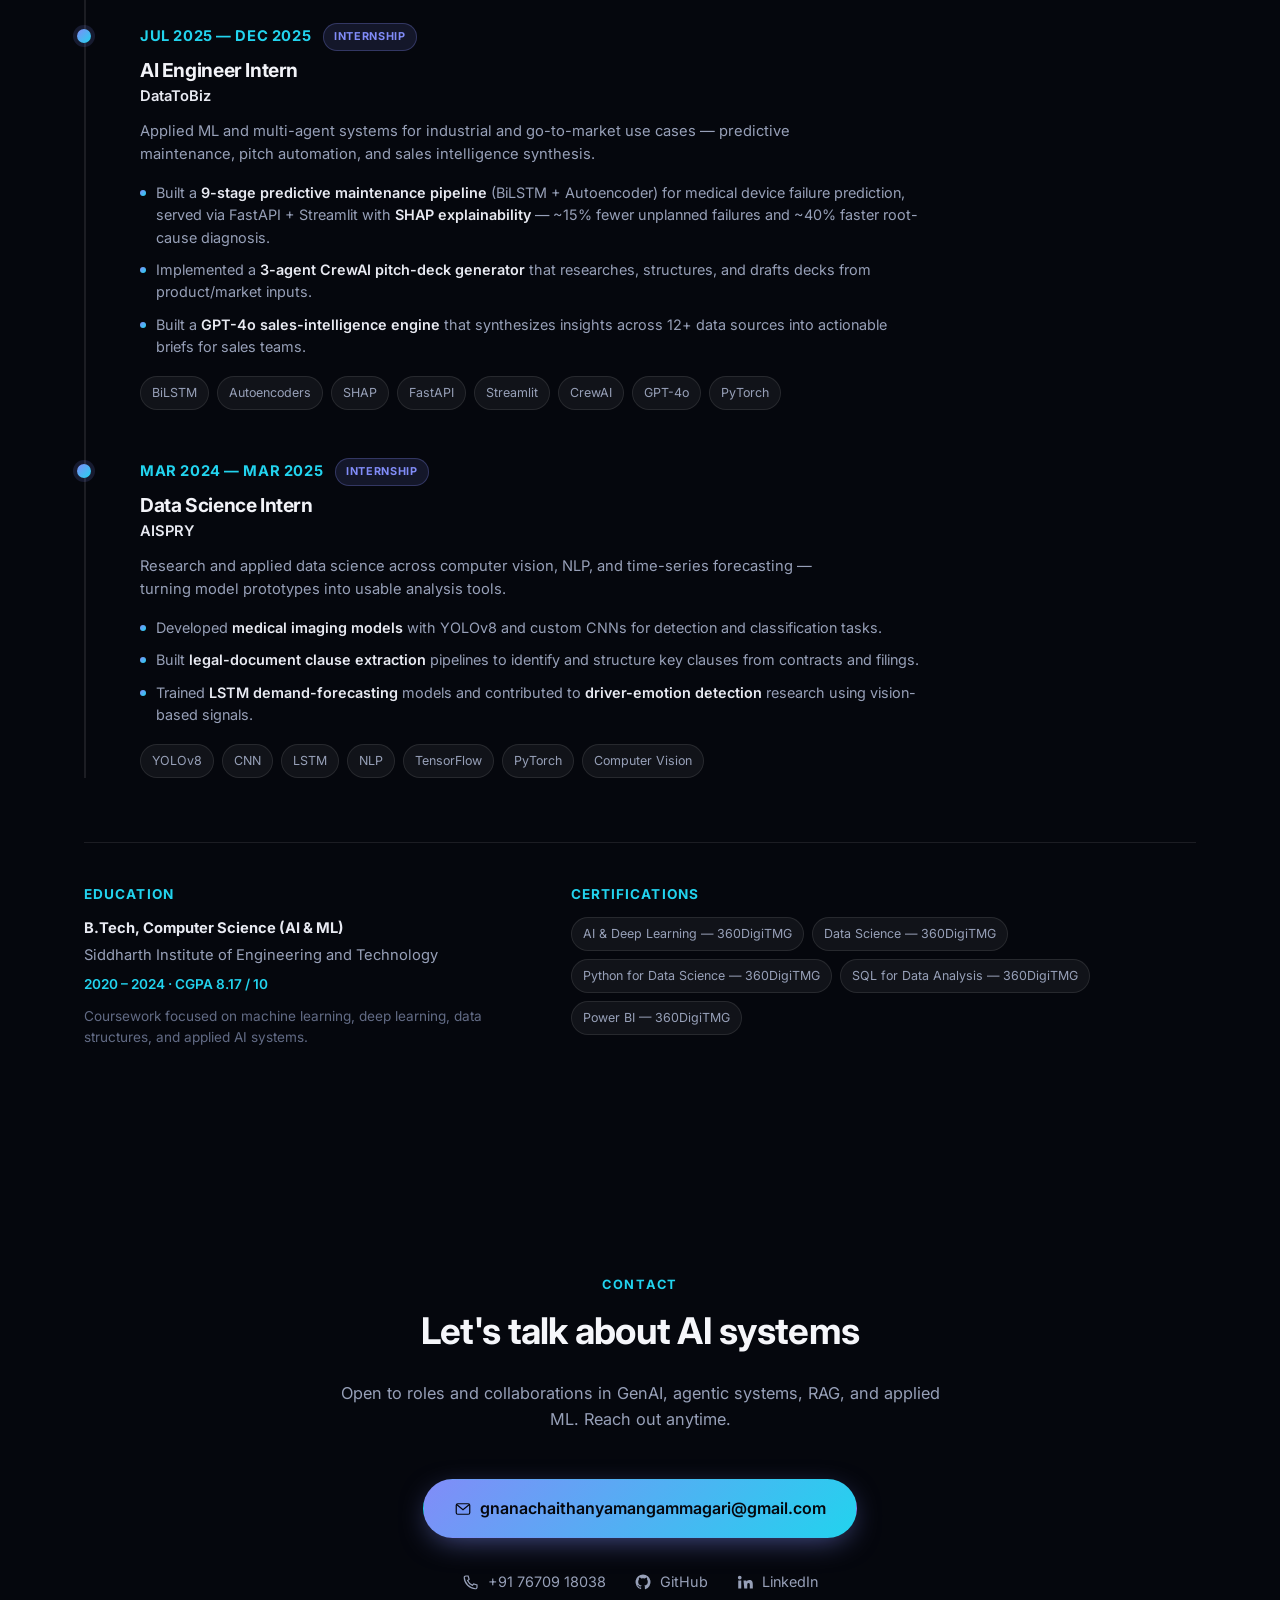
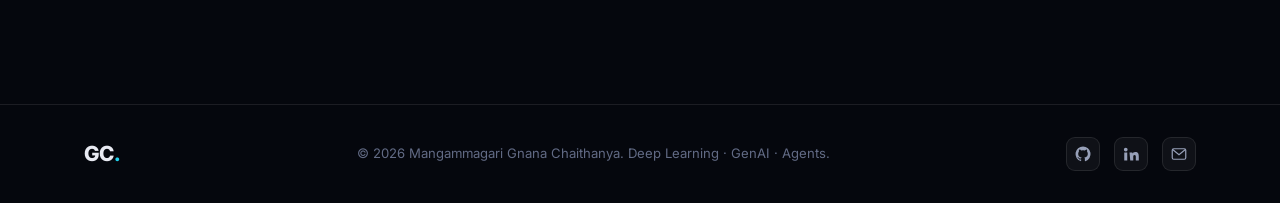
==== commit 14edab9f: "update the projects section" ====
--- a/index.html
+++ b/index.html
@@ -4,7 +4,7 @@
 <meta charset="UTF-8" />
 <meta name="viewport" content="width=device-width, initial-scale=1.0" />
 <title>Gnana Chaithanya — Deep Learning Engineer | Agentic AI &amp; GenAI Specialist</title>
-<meta name="description" content="Freelance Deep Learning Engineer specializing in production LLM systems, multi-agent pipelines, RAG architectures, and predictive ML. Available for freelance and contract AI engineering work." />
+<meta name="description" content="Deep Learning Engineer specializing in production LLM systems, multi-agent pipelines, RAG architectures, and predictive ML." />
 <link rel="icon" href="data:image/svg+xml,%3Csvg xmlns='http://www.w3.org/2000/svg' viewBox='0 0 100 100'%3E%3Crect width='100' height='100' rx='22' fill='%23181433'/%3E%3Ctext x='50' y='68' font-size='52' font-family='Arial' font-weight='700' fill='%2322d3ee' text-anchor='middle'%3EGC%3C/text%3E%3C/svg%3E" />
 <link rel="preconnect" href="https://fonts.googleapis.com">
 <link rel="preconnect" href="https://fonts.gstatic.com" crossorigin>
@@ -40,13 +40,13 @@
     <nav class="nav__links" id="navLinks">
       <a href="#about">About</a>
       <a href="#skills">Skills</a>
-      <a href="#services">Services</a>
+      <a href="#services">Focus</a>
       <a href="#projects">Projects</a>
       <a href="#experience">Experience</a>
       <a href="#contact">Contact</a>
     </nav>
     <div class="nav__actions">
-      <a href="#contact" class="btn btn--sm btn--primary">Hire Me</a>
+      <a href="#contact" class="btn btn--sm btn--primary">Contact</a>
       <button class="nav__toggle" id="navToggle" aria-label="Toggle menu">
         <svg width="22" height="22"><use href="#icon-menu"/></svg>
       </button>
@@ -62,30 +62,30 @@
     <div class="hero__glow hero__glow--2"></div>
     <div class="container hero__inner">
       <div class="hero__text reveal">
-        <p class="eyebrow"><span class="dot-live"></span> Available for freelance &amp; contract work</p>
-        <h1>Building production <span class="text-gradient">LLM systems</span> &amp; <span class="text-gradient">AI agents</span> that ship.</h1>
+        <p class="eyebrow"><span class="dot-live"></span> Deep Learning Engineer · GenAI &amp; Agents</p>
+        <h1>Building production <span class="text-gradient">LLM systems</span> &amp; <span class="text-gradient">AI agents</span>.</h1>
         <p class="hero__lede">
-          I'm Gnana Chaithanya — a Deep Learning Engineer with 2+ years turning open-ended AI ideas into
-          reliable, production-grade systems: RAG pipelines, multi-agent workflows, computer vision, and
-          predictive ML, deployed end-to-end across education, healthcare, manufacturing, and enterprise automation.
+          I'm Gnana Chaithanya — a Deep Learning Engineer with 2+ years building production AI systems:
+          RAG pipelines, multi-agent workflows, computer vision, and predictive ML, deployed end-to-end
+          across education, healthcare, manufacturing, and enterprise automation.
         </p>
         <div class="hero__cta">
-          <a href="#contact" class="btn btn--primary">Start a project <svg width="16" height="16"><use href="#icon-arrow"/></svg></a>
+          <a href="#contact" class="btn btn--primary">Get in touch <svg width="16" height="16"><use href="#icon-arrow"/></svg></a>
           <a href="#projects" class="btn btn--ghost">See my work</a>
         </div>
         <div class="hero__stats">
           <div><strong>2+</strong><span>Years building production AI</span></div>
-          <div><strong>10+</strong><span>End-to-end AI systems shipped</span></div>
+          <div><strong>10+</strong><span>End-to-end AI systems built</span></div>
           <div><strong>4</strong><span>Industries: edu, health, mfg, enterprise</span></div>
         </div>
       </div>
       <div class="hero__media reveal">
         <div class="hero__photo-wrap">
-          <img src="assets/photo.jpg" alt="Portrait of Gnana Chaithanya" class="hero__photo" width="440" height="440" />
+          <img src="assets/photo.jpg?v=8" alt="Portrait of Gnana Chaithanya" class="hero__photo" width="440" height="440" />
           <span class="badge-float badge-float--1">AI Agents &amp; Automation</span>
           <span class="badge-float badge-float--2">RAG &amp; Custom Chatbots</span>
           <span class="badge-float badge-float--3">LLM App Development</span>
-          <span class="badge-float badge-float--4">Production-Ready Delivery</span>
+          <span class="badge-float badge-float--4">MLOps &amp; Deployment</span>
         </div>
       </div>
     </div>
@@ -108,26 +108,25 @@
     <div class="container about__grid">
       <div class="reveal">
         <p class="section__eyebrow">About</p>
-        <h2 class="section__title">I build the AI systems clients actually ship to production.</h2>
+        <h2 class="section__title">I build AI systems that hold up in production.</h2>
       </div>
       <div class="about__body reveal">
         <p>
-          Most "AI projects" die in a notebook. My focus is the operational gap most builders skip: reproducible
-          pipelines, versioned models, observability, and deployments that survive real traffic. Over the last two
-          years at <strong>DataToBiz</strong> and <strong>AISPRY</strong> I've shipped automated grading systems
-          processing 1,000+ documents per cycle, multi-provider LLM abstractions with automatic failover, voice/chat
+          My focus is the operational gap many AI prototypes skip: reproducible pipelines, versioned models,
+          observability, and deployments that survive real traffic. Over the last two years at
+          <strong>DataToBiz</strong> and <strong>AISPRY</strong> I've built automated grading systems processing
+          1,000+ documents per cycle, multi-provider LLM abstractions with automatic failover, voice/chat
           interfaces at sub-200ms latency, and predictive maintenance models that cut unplanned failures by 15%.
         </p>
         <p>
           I work across the full stack of modern AI engineering — from prompt engineering and RAG architecture, to
-          LangGraph/CrewAI multi-agent orchestration, to the FastAPI + Celery + Docker backbone that makes it all
-          reliable in production. If you need an AI system that works on day one and still works on day 300, that's
-          the work I do.
+          LangGraph/CrewAI multi-agent orchestration, to the FastAPI + Celery + Docker backbone that makes it
+          reliable in production.
         </p>
         <ul class="about__points">
-          <li><svg width="18" height="18"><use href="#icon-check"/></svg> End-to-end delivery: scoping → architecture → build → deploy → monitor</li>
-          <li><svg width="18" height="18"><use href="#icon-check"/></svg> Comfortable owning ambiguous, open-ended AI problems</li>
-          <li><svg width="18" height="18"><use href="#icon-check"/></svg> Clear async communication &amp; documentation for remote/freelance work</li>
+          <li><svg width="18" height="18"><use href="#icon-check"/></svg> End-to-end ownership: architecture → build → deploy → monitor</li>
+          <li><svg width="18" height="18"><use href="#icon-check"/></svg> Strong on agentic workflows, RAG, and applied deep learning</li>
+          <li><svg width="18" height="18"><use href="#icon-check"/></svg> Clear technical documentation and async collaboration</li>
         </ul>
       </div>
     </div>
@@ -204,7 +203,7 @@
           <p>Python (Advanced) · SQL · Node.js/Express · Git · Streamlit · Docker Compose</p>
         </div>
         <div>
-          <h4>Client-facing / Freelance Skills</h4>
+          <h4>Delivery &amp; collaboration</h4>
           <p>Requirement scoping · Technical documentation · Async communication · Agile delivery · Cost-aware architecture</p>
         </div>
       </div>
@@ -215,9 +214,9 @@
   <section class="section" id="services">
     <div class="container">
       <div class="reveal">
-        <p class="section__eyebrow">Services</p>
-        <h2 class="section__title">What I can build for you</h2>
-        <p class="section__subtitle">Fixed-scope builds or ongoing contract work — pick what fits your project.</p>
+        <p class="section__eyebrow">Focus areas</p>
+        <h2 class="section__title">What I work on</h2>
+        <p class="section__subtitle">Core areas I design, build, and deploy end-to-end.</p>
       </div>
       <div class="services__grid">
         <div class="service-card reveal">
@@ -259,7 +258,7 @@
     <div class="container">
       <div class="reveal">
         <p class="section__eyebrow">Selected Work</p>
-        <h2 class="section__title">Client work &amp; case studies</h2>
+        <h2 class="section__title">Selected work &amp; case studies</h2>
       </div>
       <div class="case-grid">
         <div class="case-card reveal">
@@ -294,10 +293,159 @@
         </div>
       </div>
 
+      <!-- ===== Featured: Pathora ===== -->
+      <div class="featured reveal" id="pathora">
+        <div class="featured__header">
+          <div>
+            <p class="section__eyebrow">Featured project</p>
+            <h2 class="section__title">Pathora — Door-to-door AI Trip Guide</h2>
+            <p class="section__subtitle featured__lede">
+              Turn a one-line “origin → destination” into a blindly-followable travel guide —
+              nearby stations, flights, trains, multi-leg buses, hotels, weather, and a day-by-day itinerary.
+            </p>
+          </div>
+          <div class="featured__links">
+            <a href="https://pathora.onrender.com" class="btn btn--primary btn--sm" target="_blank" rel="noopener">
+              Live demo <svg width="14" height="14"><use href="#icon-arrow"/></svg>
+            </a>
+            <a href="https://github.com/Chaithanya1335/TravelAgent" class="btn btn--ghost btn--sm" target="_blank" rel="noopener">
+              <svg width="16" height="16"><use href="#icon-github"/></svg> GitHub
+            </a>
+          </div>
+        </div>
+
+        <div class="featured__about">
+          <div class="featured__about-card">
+            <h3>What is Pathora?</h3>
+            <p>
+              Pathora is an <strong>agentic travel planner</strong> you talk to in plain language or through a guided form.
+              You give it origin, destination, dates, budget, and interests — it runs a LangGraph loop with Gemini and
+              <strong>18 live tools</strong> (flights, trains, buses, hotels, stations, weather, web search) and builds a
+              complete trip guide you can follow without guessing.
+            </p>
+            <p>
+              Unlike a generic chatbot that answers “fly or take a train,” Pathora researches real options, names actual
+              stations and services, and stitches <strong>first mile → main journey → last mile</strong> into one structured plan.
+              A side <strong>Pathora Assistant</strong> answers follow-up questions grounded in that plan.
+            </p>
+          </div>
+          <div class="featured__about-card featured__about-card--output">
+            <h3>What it generates</h3>
+            <p class="featured__about-intro">From one trip request, Pathora produces a full door-to-door travel pack:</p>
+            <ul class="featured__output-list">
+              <li>
+                <strong>Journey options</strong>
+                <span>Flight, train (via nearby stations), and multi-leg bus routes with times, costs, and difficulty</span>
+              </li>
+              <li>
+                <strong>First &amp; last mile</strong>
+                <span>How to get from home to the station/airport, and from arrival to your hotel</span>
+              </li>
+              <li>
+                <strong>Stay recommendations</strong>
+                <span>Hotels and areas matched to budget and interests, pulled from live data</span>
+              </li>
+              <li>
+                <strong>Day-by-day itinerary</strong>
+                <span>Places to visit, food, and timing a first-time traveler can actually follow</span>
+              </li>
+              <li>
+                <strong>Weather, budget &amp; packing</strong>
+                <span>Weekly weather, rough cost estimate, local transport tips, and a packing checklist</span>
+              </li>
+              <li>
+                <strong>Plan-aware chat</strong>
+                <span>Ask “which train is best?” or “cheaper hotel?” and get answers grounded in your plan</span>
+              </li>
+            </ul>
+          </div>
+        </div>
+
+        <div class="featured__media">
+          <div class="featured__hero">
+            <img
+              id="featuredMainImg"
+              src="assets/projects/pathora/01_hero_pathora.png"
+              alt="Pathora hero — door-to-door AI trip planner"
+              width="1200"
+              height="675"
+              loading="lazy"
+            />
+            <span class="featured__caption" id="featuredCaption">Landing · brand &amp; guided planner</span>
+          </div>
+          <div class="featured__thumbs" id="featuredThumbs" role="tablist" aria-label="Pathora screenshots">
+            <button type="button" class="featured__thumb is-active" data-src="assets/projects/pathora/01_hero_pathora.png" data-caption="Landing · brand &amp; guided planner" aria-label="Hero screenshot">
+              <img src="assets/projects/pathora/01_hero_pathora.png" alt="" loading="lazy" />
+            </button>
+            <button type="button" class="featured__thumb" data-src="assets/projects/pathora/05_agent_research.png" data-caption="Live agent research · multi-tool progress via SSE" aria-label="Agent research screenshot">
+              <img src="assets/projects/pathora/05_agent_research.png" alt="" loading="lazy" />
+            </button>
+            <button type="button" class="featured__thumb" data-src="assets/projects/pathora/07_journey_options.png" data-caption="Door-to-door options · flight, nearby stations, multi-leg bus" aria-label="Journey options screenshot">
+              <img src="assets/projects/pathora/07_journey_options.png" alt="" loading="lazy" />
+            </button>
+            <button type="button" class="featured__thumb" data-src="assets/projects/pathora/06_plan_overview.png" data-caption="Structured travel plan overview from live data" aria-label="Plan overview screenshot">
+              <img src="assets/projects/pathora/06_plan_overview.png" alt="" loading="lazy" />
+            </button>
+            <button type="button" class="featured__thumb" data-src="assets/projects/pathora/09_day_by_day.png" data-caption="Day-by-day itinerary a first-time traveler can follow" aria-label="Day-by-day screenshot">
+              <img src="assets/projects/pathora/09_day_by_day.png" alt="" loading="lazy" />
+            </button>
+            <button type="button" class="featured__thumb" data-src="assets/projects/pathora/10_assistant_with_plan.png" data-caption="Pathora Assistant · chat grounded in the generated plan" aria-label="Assistant screenshot">
+              <img src="assets/projects/pathora/10_assistant_with_plan.png" alt="" loading="lazy" />
+            </button>
+            <button type="button" class="featured__thumb" data-src="assets/projects/pathora/01_architecture_flow_dark.png" data-caption="Architecture · LangGraph planner ↔ tools with cache &amp; guards" aria-label="Architecture diagram">
+              <img src="assets/projects/pathora/01_architecture_flow_dark.png" alt="" loading="lazy" />
+            </button>
+          </div>
+        </div>
+
+        <div class="featured__body">
+          <div class="featured__problem">
+            <h3>The problem</h3>
+            <p>
+              Generic chatbots say “take a train or fly.” They never name the station, the train, how to get from
+              home to that station, or what to do when there’s no direct route — exactly when first-time travelers need certainty.
+            </p>
+          </div>
+          <div class="featured__solution">
+            <h3>The solution</h3>
+            <p>
+              A <strong>LangGraph</strong> agent drives <strong>Gemini Pro</strong> through <strong>18 live tools</strong>
+              (search, flights, hotels, stations, weather, routing) and synthesizes a structured door-to-door guide —
+              first mile → main legs → transfers → last mile → return — with a plan-grounded side assistant for follow-ups.
+            </p>
+          </div>
+        </div>
+
+        <div class="featured__stats">
+          <div><strong>18</strong><span>live research tools</span></div>
+          <div><strong>LangGraph</strong><span>planner ⇄ tool loop</span></div>
+          <div><strong>SSE</strong><span>streaming progress</span></div>
+          <div><strong>Free-tier</strong><span>cache · rate-limit · metrics</span></div>
+        </div>
+
+        <ul class="featured__highlights">
+          <li><svg width="16" height="16"><use href="#icon-check"/></svg> Door-to-door journeys — home → station/airport → legs → hotel, nothing skipped</li>
+          <li><svg width="16" height="16"><use href="#icon-check"/></svg> Nearby stations &amp; multi-leg routing when no direct bus/train exists</li>
+          <li><svg width="16" height="16"><use href="#icon-check"/></svg> TTL cache at the I/O boundary + concurrency shedding for free-tier quotas</li>
+          <li><svg width="16" height="16"><use href="#icon-check"/></svg> Docker on Render with <code>/health</code> &amp; <code>/metrics</code> observability</li>
+        </ul>
+
+        <div class="tags featured__stack">
+          <span>Gemini 2.5 Pro / Flash</span>
+          <span>LangGraph</span>
+          <span>LangChain</span>
+          <span>Flask + SSE</span>
+          <span>Brave Search / SerpAPI</span>
+          <span>Docker</span>
+          <span>Render</span>
+          <span>gunicorn gthread</span>
+        </div>
+      </div>
+
       <div class="reveal" style="margin-top:4rem;">
         <p class="section__eyebrow">Open Source</p>
-        <h2 class="section__title">Personal projects</h2>
-        <p class="section__subtitle">Built to stress-test specific engineering problems, not just for a portfolio.</p>
+        <h2 class="section__title">More personal projects</h2>
+        <p class="section__subtitle">Side projects focused on agents, retrieval, vision, and MLOps.</p>
       </div>
 
       <div class="filters reveal" id="filters">
@@ -320,38 +468,115 @@
       <div class="reveal">
         <p class="section__eyebrow">Experience</p>
         <h2 class="section__title">Where I've built this</h2>
+        <p class="section__subtitle">Production GenAI, predictive ML, and computer vision — from intern projects to owning systems end-to-end.</p>
       </div>
       <div class="timeline">
+
         <div class="timeline__item reveal">
           <div class="timeline__dot"></div>
           <div class="timeline__content">
-            <p class="timeline__date">Jan 2026 — Present</p>
-            <h3>Deep Learning Engineer · DataToBiz</h3>
-            <p>Owning production LLM systems end-to-end: automated grading at scale, multi-provider persona generation, and a sub-200ms voice/chat interface on WebRTC + Retell AI.</p>
-          </div>
-        </div>
+            <div class="timeline__meta">
+              <p class="timeline__date">Jan 2026 — Present</p>
+              <span class="timeline__type">Full-time</span>
+            </div>
+            <h3>Deep Learning Engineer</h3>
+            <p class="timeline__org">DataToBiz</p>
+            <p class="timeline__summary">
+              Own production LLM systems end-to-end — from pipeline design and multi-provider orchestration to async backends and low-latency voice/chat interfaces used in client-facing products.
+            </p>
+            <ul class="timeline__bullets">
+              <li>
+                Built a <strong>5-stage async grading pipeline</strong> (Flask + Celery + Redis) using Gemini 2.5 Pro Vision for handwritten exam scripts — parsing, LLM evaluation, and annotated PDF generation at <strong>1,000+ scripts/cycle</strong> with ~92% marking consistency.
+              </li>
+              <li>
+                Designed a <strong>6-stage multi-LLM persona engine</strong> with provider abstraction (GPT-4o, Claude, Gemini, Perplexity) and automatic failover, cutting persona workflows by ~70%.
+              </li>
+              <li>
+                Delivered a <strong>sub-200ms voice/chat interface</strong> on WebRTC + Retell AI for real-time conversational experiences.
+              </li>
+              <li>
+                Hardened production paths with structured outputs, observability, Dockerized services, and reliable async job processing under real traffic.
+              </li>
+            </ul>
+            <div class="tags timeline__stack">
+              <span>Gemini 2.5 Pro Vision</span><span>GPT-4o</span><span>Claude</span>
+              <span>Flask</span><span>Celery</span><span>Redis</span><span>WebRTC</span>
+              <span>Retell AI</span><span>Docker</span><span>PostgreSQL</span>
+            </div>
+          </div>
+        </div>
+
         <div class="timeline__item reveal">
           <div class="timeline__dot"></div>
           <div class="timeline__content">
-            <p class="timeline__date">Jul 2025 — Dec 2025</p>
-            <h3>AI Engineer Intern · DataToBiz</h3>
-            <p>Shipped a BiLSTM/Autoencoder predictive maintenance pipeline, a 3-agent CrewAI pitch-deck generator, and a GPT-4o sales-intelligence synthesis engine over 12+ data sources.</p>
-          </div>
-        </div>
+            <div class="timeline__meta">
+              <p class="timeline__date">Jul 2025 — Dec 2025</p>
+              <span class="timeline__type">Internship</span>
+            </div>
+            <h3>AI Engineer Intern</h3>
+            <p class="timeline__org">DataToBiz</p>
+            <p class="timeline__summary">
+              Applied ML and multi-agent systems for industrial and go-to-market use cases — predictive maintenance, pitch automation, and sales intelligence synthesis.
+            </p>
+            <ul class="timeline__bullets">
+              <li>
+                Built a <strong>9-stage predictive maintenance pipeline</strong> (BiLSTM + Autoencoder) for medical device failure prediction, served via FastAPI + Streamlit with <strong>SHAP explainability</strong> — ~15% fewer unplanned failures and ~40% faster root-cause diagnosis.
+              </li>
+              <li>
+                Implemented a <strong>3-agent CrewAI pitch-deck generator</strong> that researches, structures, and drafts decks from product/market inputs.
+              </li>
+              <li>
+                Built a <strong>GPT-4o sales-intelligence engine</strong> that synthesizes insights across 12+ data sources into actionable briefs for sales teams.
+              </li>
+            </ul>
+            <div class="tags timeline__stack">
+              <span>BiLSTM</span><span>Autoencoders</span><span>SHAP</span>
+              <span>FastAPI</span><span>Streamlit</span><span>CrewAI</span>
+              <span>GPT-4o</span><span>PyTorch</span>
+            </div>
+          </div>
+        </div>
+
         <div class="timeline__item reveal">
           <div class="timeline__dot"></div>
           <div class="timeline__content">
-            <p class="timeline__date">Mar 2024 — Mar 2025</p>
-            <h3>Data Science Intern · AISPRY</h3>
-            <p>Medical imaging (YOLOv8, custom CNNs), legal-document clause extraction, LSTM demand forecasting, and driver-emotion detection research.</p>
-          </div>
-        </div>
+            <div class="timeline__meta">
+              <p class="timeline__date">Mar 2024 — Mar 2025</p>
+              <span class="timeline__type">Internship</span>
+            </div>
+            <h3>Data Science Intern</h3>
+            <p class="timeline__org">AISPRY</p>
+            <p class="timeline__summary">
+              Research and applied data science across computer vision, NLP, and time-series forecasting — turning model prototypes into usable analysis tools.
+            </p>
+            <ul class="timeline__bullets">
+              <li>
+                Developed <strong>medical imaging models</strong> with YOLOv8 and custom CNNs for detection and classification tasks.
+              </li>
+              <li>
+                Built <strong>legal-document clause extraction</strong> pipelines to identify and structure key clauses from contracts and filings.
+              </li>
+              <li>
+                Trained <strong>LSTM demand-forecasting</strong> models and contributed to <strong>driver-emotion detection</strong> research using vision-based signals.
+              </li>
+            </ul>
+            <div class="tags timeline__stack">
+              <span>YOLOv8</span><span>CNN</span><span>LSTM</span>
+              <span>NLP</span><span>TensorFlow</span><span>PyTorch</span>
+              <span>Computer Vision</span>
+            </div>
+          </div>
+        </div>
+
       </div>
 
       <div class="edu-cert reveal">
         <div class="edu-cert__col">
           <h4>Education</h4>
-          <p><strong>B.Tech, Computer Science (AI &amp; ML)</strong><br/>Siddharth Institute of Engineering and Technology · 2020–2024 · CGPA 8.17/10</p>
+          <p class="edu-cert__degree"><strong>B.Tech, Computer Science (AI &amp; ML)</strong></p>
+          <p>Siddharth Institute of Engineering and Technology</p>
+          <p class="edu-cert__meta">2020 – 2024 · CGPA 8.17 / 10</p>
+          <p class="edu-cert__note">Coursework focused on machine learning, deep learning, data structures, and applied AI systems.</p>
         </div>
         <div class="edu-cert__col">
           <h4>Certifications</h4>
@@ -371,10 +596,10 @@
   <section class="section section--cta" id="contact">
     <div class="container cta__inner reveal">
       <p class="section__eyebrow">Contact</p>
-      <h2 class="section__title">Have an AI system you need built or fixed?</h2>
-      <p class="section__subtitle">I take on freelance and contract projects in GenAI, agentic systems, RAG, and applied ML. Tell me what you're building — I'll reply within a day.</p>
+      <h2 class="section__title">Let's talk about AI systems</h2>
+      <p class="section__subtitle">Open to roles and collaborations in GenAI, agentic systems, RAG, and applied ML. Reach out anytime.</p>
       <div class="cta__actions">
-        <a href="mailto:gnanachaithanyamangammagari@gmail.com?subject=Freelance%20project%20inquiry" class="btn btn--primary btn--lg">
+        <a href="mailto:gnanachaithanyamangammagari@gmail.com?subject=Hello%20from%20your%20portfolio" class="btn btn--primary btn--lg">
           <svg width="18" height="18"><use href="#icon-mail"/></svg> gnanachaithanyamangammagari@gmail.com
         </a>
       </div>
@@ -391,7 +616,7 @@
 <footer class="footer">
   <div class="container footer__inner">
     <a href="#top" class="nav__brand">GC<span>.</span></a>
-    <p>© <span id="year"></span> Mangammagari Gnana Chaithanya. Built for freelance AI/ML engineering work.</p>
+    <p>© <span id="year"></span> Mangammagari Gnana Chaithanya. Deep Learning · GenAI · Agents.</p>
     <div class="footer__socials">
       <a href="#" id="githubLink2" target="_blank" rel="noopener" aria-label="GitHub"><svg width="18" height="18"><use href="#icon-github"/></svg></a>
       <a href="#" id="linkedinLink2" target="_blank" rel="noopener" aria-label="LinkedIn"><svg width="18" height="18"><use href="#icon-linkedin"/></svg></a>
--- a/css/style.css
+++ b/css/style.css
@@ -145,11 +145,27 @@
 .hero__stats span { font-size: 0.82rem; color: var(--text-faint); max-width: 130px; }
 
 .hero__media { display: flex; justify-content: center; }
-.hero__photo-wrap { position: relative; width: min(360px, 80vw); }
+.hero__photo-wrap {
+  position: relative;
+  width: min(360px, 80vw);
+  padding: 6px;
+  border-radius: 50%;
+  background: linear-gradient(145deg, rgba(129,140,248,0.55), rgba(34,211,238,0.35), rgba(244,114,182,0.25));
+  box-shadow: var(--shadow-glow), 0 36px 70px -24px rgba(0,0,0,0.75);
+}
+.hero__photo-wrap::before {
+  content: "";
+  position: absolute; inset: 6px; border-radius: 50%;
+  background: var(--bg);
+  z-index: 0;
+}
 .hero__photo {
-  width: 100%; aspect-ratio: 1/1; object-fit: cover; border-radius: 50%;
-  border: 4px solid rgba(255,255,255,0.08);
-  box-shadow: 0 0 0 1px rgba(255,255,255,0.05), var(--shadow-glow), 0 30px 60px -20px rgba(0,0,0,0.6);
+  position: relative; z-index: 1;
+  width: 100%; aspect-ratio: 1/1; object-fit: cover; object-position: center 18%;
+  border-radius: 50%;
+  border: 3px solid rgba(5, 7, 13, 0.85);
+  display: block;
+  filter: saturate(0.98) contrast(1.02);
 }
 .badge-float {
   position: absolute; font-size: 0.78rem; font-weight: 600;
@@ -242,6 +258,138 @@
 .case-card__stats strong { color: #fff; font-size: 1.05rem; }
 .case-card__stats span { font-size: 0.7rem; color: var(--text-faint); }
 
+/* ===================== Featured project (Pathora) ===================== */
+.featured {
+  margin-top: 64px;
+  padding: 36px;
+  border-radius: var(--radius-lg);
+  border: 1px solid rgba(129, 140, 248, 0.22);
+  background:
+    radial-gradient(ellipse 80% 50% at 10% 0%, rgba(129, 140, 248, 0.12), transparent 55%),
+    radial-gradient(ellipse 60% 40% at 100% 100%, rgba(34, 211, 238, 0.08), transparent 50%),
+    var(--surface);
+  box-shadow: var(--shadow-glow);
+}
+.featured__header {
+  display: flex; align-items: flex-start; justify-content: space-between; gap: 24px;
+  margin-bottom: 28px; flex-wrap: wrap;
+}
+.featured__lede { max-width: 640px; margin-bottom: 0; }
+.featured__links { display: flex; gap: 10px; flex-wrap: wrap; flex-shrink: 0; }
+
+.featured__about {
+  display: grid; grid-template-columns: 1fr 1.15fr; gap: 18px;
+  margin-bottom: 28px;
+}
+.featured__about-card {
+  background: rgba(5, 7, 13, 0.45);
+  border: 1px solid var(--border);
+  border-radius: var(--radius-md);
+  padding: 22px 24px;
+}
+.featured__about-card h3 {
+  font-size: 0.78rem; text-transform: uppercase; letter-spacing: 0.08em;
+  color: var(--accent-2); margin-bottom: 12px;
+}
+.featured__about-card p {
+  font-size: 0.92rem; margin: 0 0 12px; color: var(--text-dim); line-height: 1.55;
+}
+.featured__about-card p:last-child { margin-bottom: 0; }
+.featured__about-card strong { color: var(--text); font-weight: 600; }
+.featured__about-intro { margin-bottom: 14px !important; }
+.featured__output-list {
+  display: flex; flex-direction: column; gap: 12px;
+}
+.featured__output-list li {
+  display: grid; grid-template-columns: 1fr; gap: 2px;
+  padding-left: 14px; position: relative;
+  font-size: 0.88rem; line-height: 1.4;
+}
+.featured__output-list li::before {
+  content: ""; position: absolute; left: 0; top: 0.45em;
+  width: 6px; height: 6px; border-radius: 50%;
+  background: var(--gradient);
+}
+.featured__output-list strong {
+  color: #f2f3f8; font-size: 0.9rem; font-weight: 600;
+}
+.featured__output-list span {
+  color: var(--text-dim); font-size: 0.84rem;
+}
+
+.featured__media { margin-bottom: 28px; }
+.featured__hero {
+  position: relative;
+  border-radius: var(--radius-md);
+  overflow: hidden;
+  border: 1px solid var(--border);
+  background: #0a0e1a;
+  aspect-ratio: 16 / 9;
+}
+.featured__hero img {
+  width: 100%; height: 100%; object-fit: cover; object-position: top center;
+  transition: opacity 0.25s ease;
+}
+.featured__caption {
+  position: absolute; left: 14px; bottom: 14px;
+  font-size: 0.75rem; font-weight: 600; letter-spacing: 0.02em;
+  padding: 7px 12px; border-radius: 999px;
+  background: rgba(5, 7, 13, 0.78); border: 1px solid var(--border);
+  color: var(--text-dim); backdrop-filter: blur(8px); max-width: calc(100% - 28px);
+}
+.featured__thumbs {
+  display: grid; grid-template-columns: repeat(7, 1fr); gap: 10px; margin-top: 12px;
+}
+.featured__thumb {
+  padding: 0; border: 2px solid transparent; border-radius: 10px; overflow: hidden;
+  background: #0a0e1a; cursor: pointer; opacity: 0.65;
+  transition: opacity 0.2s ease, border-color 0.2s ease, transform 0.2s ease;
+  aspect-ratio: 16 / 10;
+}
+.featured__thumb img { width: 100%; height: 100%; object-fit: cover; object-position: top center; }
+.featured__thumb:hover { opacity: 1; transform: translateY(-2px); }
+.featured__thumb.is-active {
+  opacity: 1; border-color: var(--accent-2);
+  box-shadow: 0 0 0 1px rgba(34, 211, 238, 0.35);
+}
+
+.featured__body {
+  display: grid; grid-template-columns: 1fr 1fr; gap: 24px; margin-bottom: 24px;
+}
+.featured__body h3 {
+  font-size: 0.78rem; text-transform: uppercase; letter-spacing: 0.08em;
+  color: var(--accent-2); margin-bottom: 10px;
+}
+.featured__body p { font-size: 0.92rem; margin: 0; color: var(--text-dim); }
+.featured__body strong { color: var(--text); font-weight: 600; }
+
+.featured__stats {
+  display: grid; grid-template-columns: repeat(4, 1fr); gap: 14px;
+  padding: 18px 0; margin-bottom: 18px;
+  border-top: 1px solid var(--border); border-bottom: 1px solid var(--border);
+}
+.featured__stats div { display: flex; flex-direction: column; gap: 4px; }
+.featured__stats strong {
+  font-size: 1.05rem; color: #fff;
+  background: var(--gradient-text); -webkit-background-clip: text; background-clip: text; color: transparent;
+}
+.featured__stats span { font-size: 0.75rem; color: var(--text-faint); }
+
+.featured__highlights {
+  display: grid; grid-template-columns: 1fr 1fr; gap: 10px 20px; margin-bottom: 22px;
+}
+.featured__highlights li {
+  display: flex; align-items: flex-start; gap: 10px;
+  font-size: 0.88rem; color: var(--text-dim); line-height: 1.45;
+}
+.featured__highlights svg { flex-shrink: 0; margin-top: 2px; color: var(--accent-2); }
+.featured__highlights code {
+  font-family: "JetBrains Mono", monospace; font-size: 0.8em;
+  color: var(--accent); background: rgba(129, 140, 248, 0.12);
+  padding: 1px 6px; border-radius: 4px;
+}
+.featured__stack { margin-top: 4px; }
+
 /* ===================== Filters / project grid ===================== */
 .filters { display: flex; flex-wrap: wrap; gap: 10px; margin: 30px 0 36px; }
 .filter-btn {
@@ -257,28 +405,68 @@
   padding: 26px; display: flex; flex-direction: column; transition: transform 0.25s ease, border-color 0.25s;
 }
 .project-card:hover { transform: translateY(-4px); border-color: rgba(244,114,182,0.3); }
-.project-card__head { display: flex; align-items: center; justify-content: space-between; margin-bottom: 12px; }
+.project-card__head { display: flex; align-items: center; justify-content: space-between; margin-bottom: 12px; gap: 10px; }
 .project-card h3 { font-size: 1.05rem; color: #f2f3f8; margin: 0; }
+.project-card__actions { display: flex; gap: 8px; flex-shrink: 0; }
 .project-card__link {
   width: 32px; height: 32px; border-radius: 8px; background: rgba(255,255,255,0.06);
   display: flex; align-items: center; justify-content: center; color: var(--text-dim);
   border: 1px solid var(--border); transition: all 0.2s;
 }
 .project-card__link:hover { color: #fff; background: var(--accent); border-color: transparent; }
+.project-card__link--live:hover { background: var(--accent-2); color: #05070d; }
 .project-card p { font-size: 0.88rem; flex-grow: 1; }
 .project-card .tags { margin-top: 14px; }
 .project-card.is-hidden { display: none; }
+.project-card__badge {
+  display: inline-block; font-size: 0.68rem; font-weight: 700; text-transform: uppercase;
+  letter-spacing: 0.06em; color: var(--accent-2); margin-bottom: 8px;
+}
 
 /* ===================== Timeline ===================== */
 .timeline { position: relative; margin-top: 48px; padding-left: 28px; border-left: 2px solid var(--border); }
-.timeline__item { position: relative; padding-bottom: 40px; padding-left: 26px; }
+.timeline__item { position: relative; padding-bottom: 48px; padding-left: 26px; }
 .timeline__item:last-child { padding-bottom: 0; }
 .timeline__dot {
-  position: absolute; left: -37px; top: 4px; width: 14px; height: 14px; border-radius: 50%;
+  position: absolute; left: -37px; top: 6px; width: 14px; height: 14px; border-radius: 50%;
   background: var(--gradient); box-shadow: 0 0 0 4px rgba(129,140,248,0.15);
 }
-.timeline__date { font-size: 0.78rem; color: var(--accent-2); font-weight: 700; letter-spacing: 0.04em; text-transform: uppercase; margin-bottom: 6px; }
-.timeline__content h3 { font-size: 1.08rem; color: #f2f3f8; margin-bottom: 8px; }
+.timeline__meta {
+  display: flex; align-items: center; gap: 12px; flex-wrap: wrap; margin-bottom: 8px;
+}
+.timeline__date {
+  font-size: 0.78rem; color: var(--accent-2); font-weight: 700;
+  letter-spacing: 0.04em; text-transform: uppercase; margin: 0;
+}
+.timeline__type {
+  font-size: 0.68rem; font-weight: 700; text-transform: uppercase; letter-spacing: 0.06em;
+  padding: 4px 10px; border-radius: 999px;
+  background: rgba(129, 140, 248, 0.12); border: 1px solid rgba(129, 140, 248, 0.28);
+  color: var(--accent);
+}
+.timeline__content h3 { font-size: 1.2rem; color: #f2f3f8; margin: 0 0 4px; }
+.timeline__org {
+  font-size: 0.95rem; font-weight: 600; color: var(--text); margin: 0 0 12px !important;
+}
+.timeline__summary {
+  font-size: 0.95rem; color: var(--text-dim); margin: 0 0 16px !important;
+  max-width: 760px; line-height: 1.55;
+}
+.timeline__bullets {
+  display: flex; flex-direction: column; gap: 10px;
+  margin: 0 0 18px; max-width: 780px; padding: 0;
+}
+.timeline__bullets li {
+  position: relative; padding-left: 16px;
+  font-size: 0.9rem; color: var(--text-dim); line-height: 1.55;
+}
+.timeline__bullets li::before {
+  content: ""; position: absolute; left: 0; top: 0.55em;
+  width: 6px; height: 6px; border-radius: 50%;
+  background: var(--gradient);
+}
+.timeline__bullets strong { color: var(--text); font-weight: 600; }
+.timeline__stack { max-width: 780px; }
 .timeline__content p { font-size: 0.92rem; margin: 0; max-width: 700px; }
 
 .edu-cert {
@@ -286,7 +474,10 @@
   display: grid; grid-template-columns: 1fr 1.4fr; gap: 40px;
 }
 .edu-cert__col h4 { font-size: 0.85rem; text-transform: uppercase; letter-spacing: 0.08em; color: var(--accent-2); margin-bottom: 14px; }
-.edu-cert__col p { font-size: 0.92rem; }
+.edu-cert__col p { font-size: 0.92rem; margin: 0 0 6px; }
+.edu-cert__degree { color: var(--text); margin-bottom: 4px !important; }
+.edu-cert__meta { color: var(--accent-2); font-size: 0.85rem !important; font-weight: 600; }
+.edu-cert__note { color: var(--text-faint); font-size: 0.85rem !important; margin-top: 10px !important; }
 
 /* ===================== Contact ===================== */
 .section--cta { text-align: center; }
@@ -330,6 +521,10 @@
   .about__grid { grid-template-columns: 1fr; }
   .skills__grid, .services__grid, .case-grid, .project-grid { grid-template-columns: repeat(2, 1fr); }
   .skills__extra, .edu-cert { grid-template-columns: 1fr; }
+  .featured__about { grid-template-columns: 1fr; }
+  .featured__thumbs { grid-template-columns: repeat(4, 1fr); }
+  .featured__stats { grid-template-columns: repeat(2, 1fr); }
+  .featured__highlights { grid-template-columns: 1fr; }
 }
 
 @media (max-width: 720px) {
@@ -349,4 +544,8 @@
   .hero__stats { gap: 22px; }
   .skills__grid, .services__grid, .case-grid, .project-grid { grid-template-columns: 1fr; }
   .badge-float { display: none; }
-}
+  .featured { padding: 22px; }
+  .featured__body { grid-template-columns: 1fr; }
+  .featured__thumbs { grid-template-columns: repeat(3, 1fr); gap: 8px; }
+  .featured__stats { grid-template-columns: 1fr 1fr; }
+}
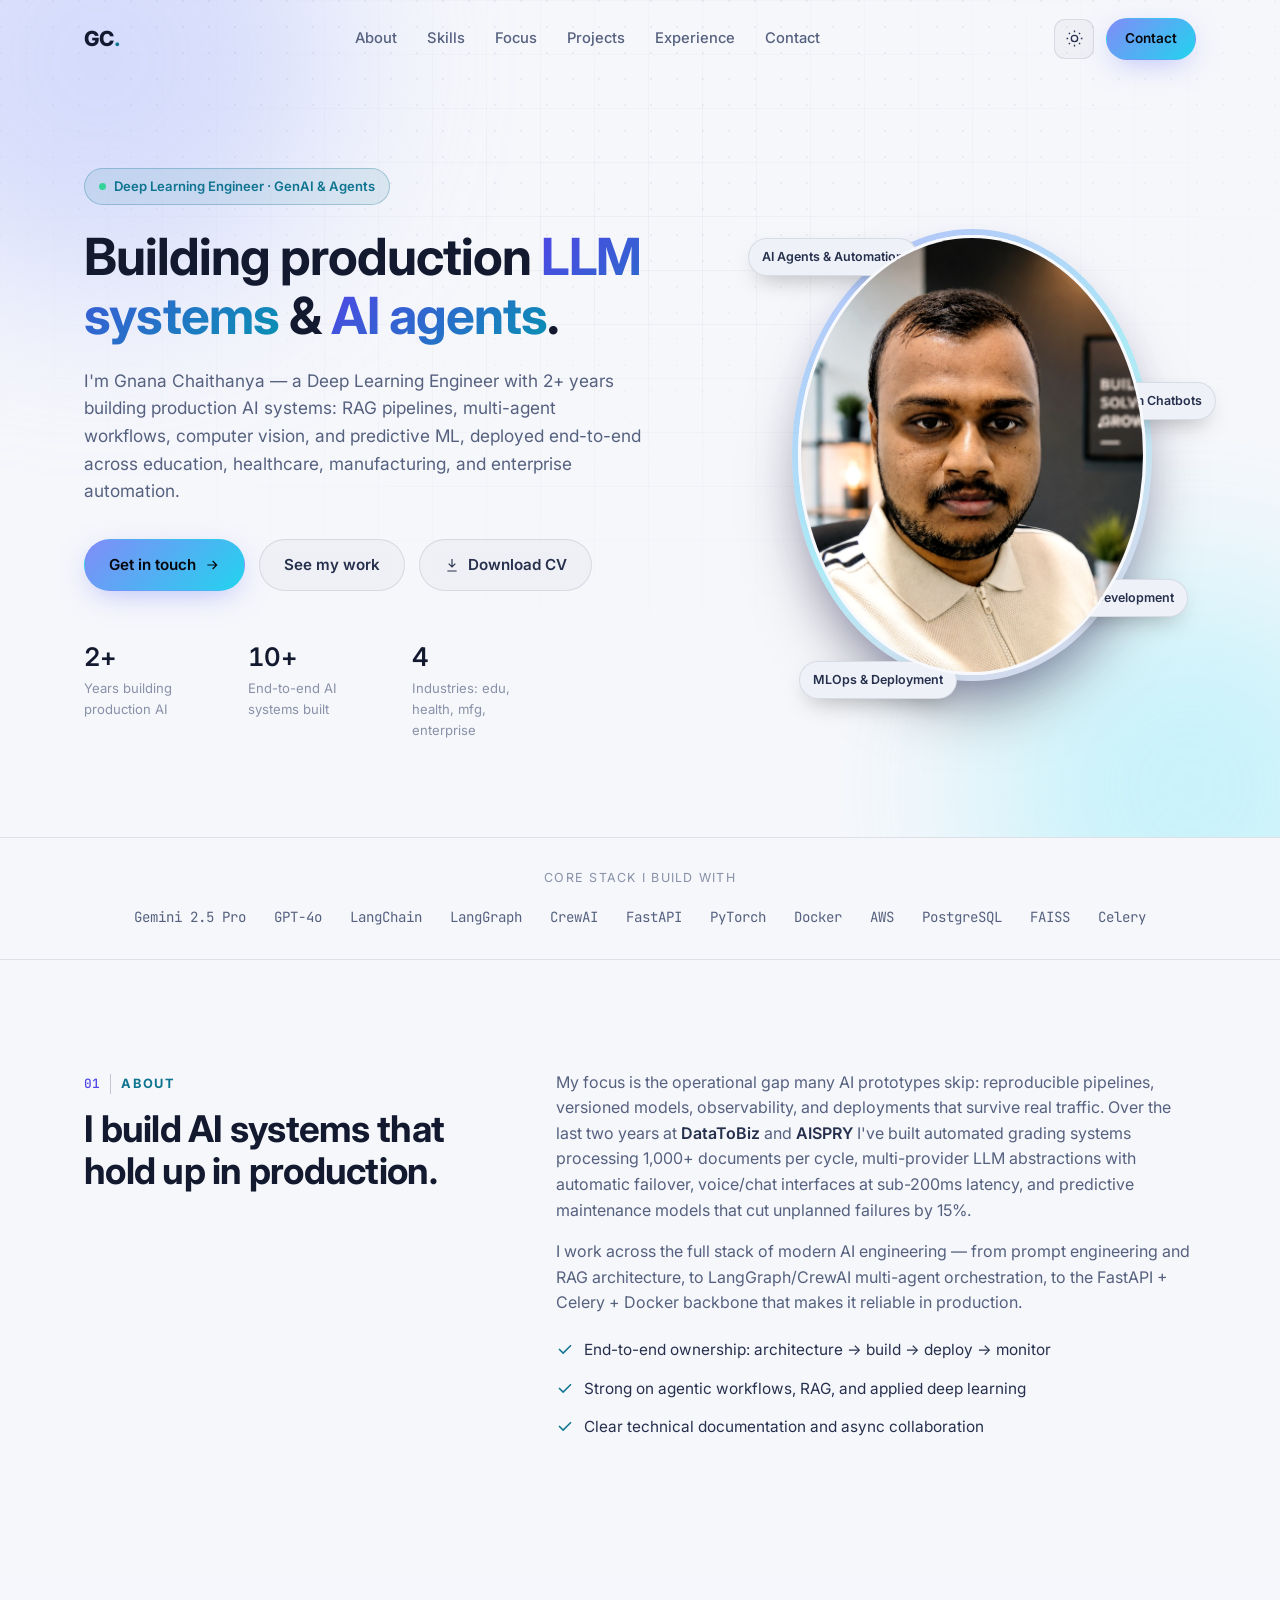
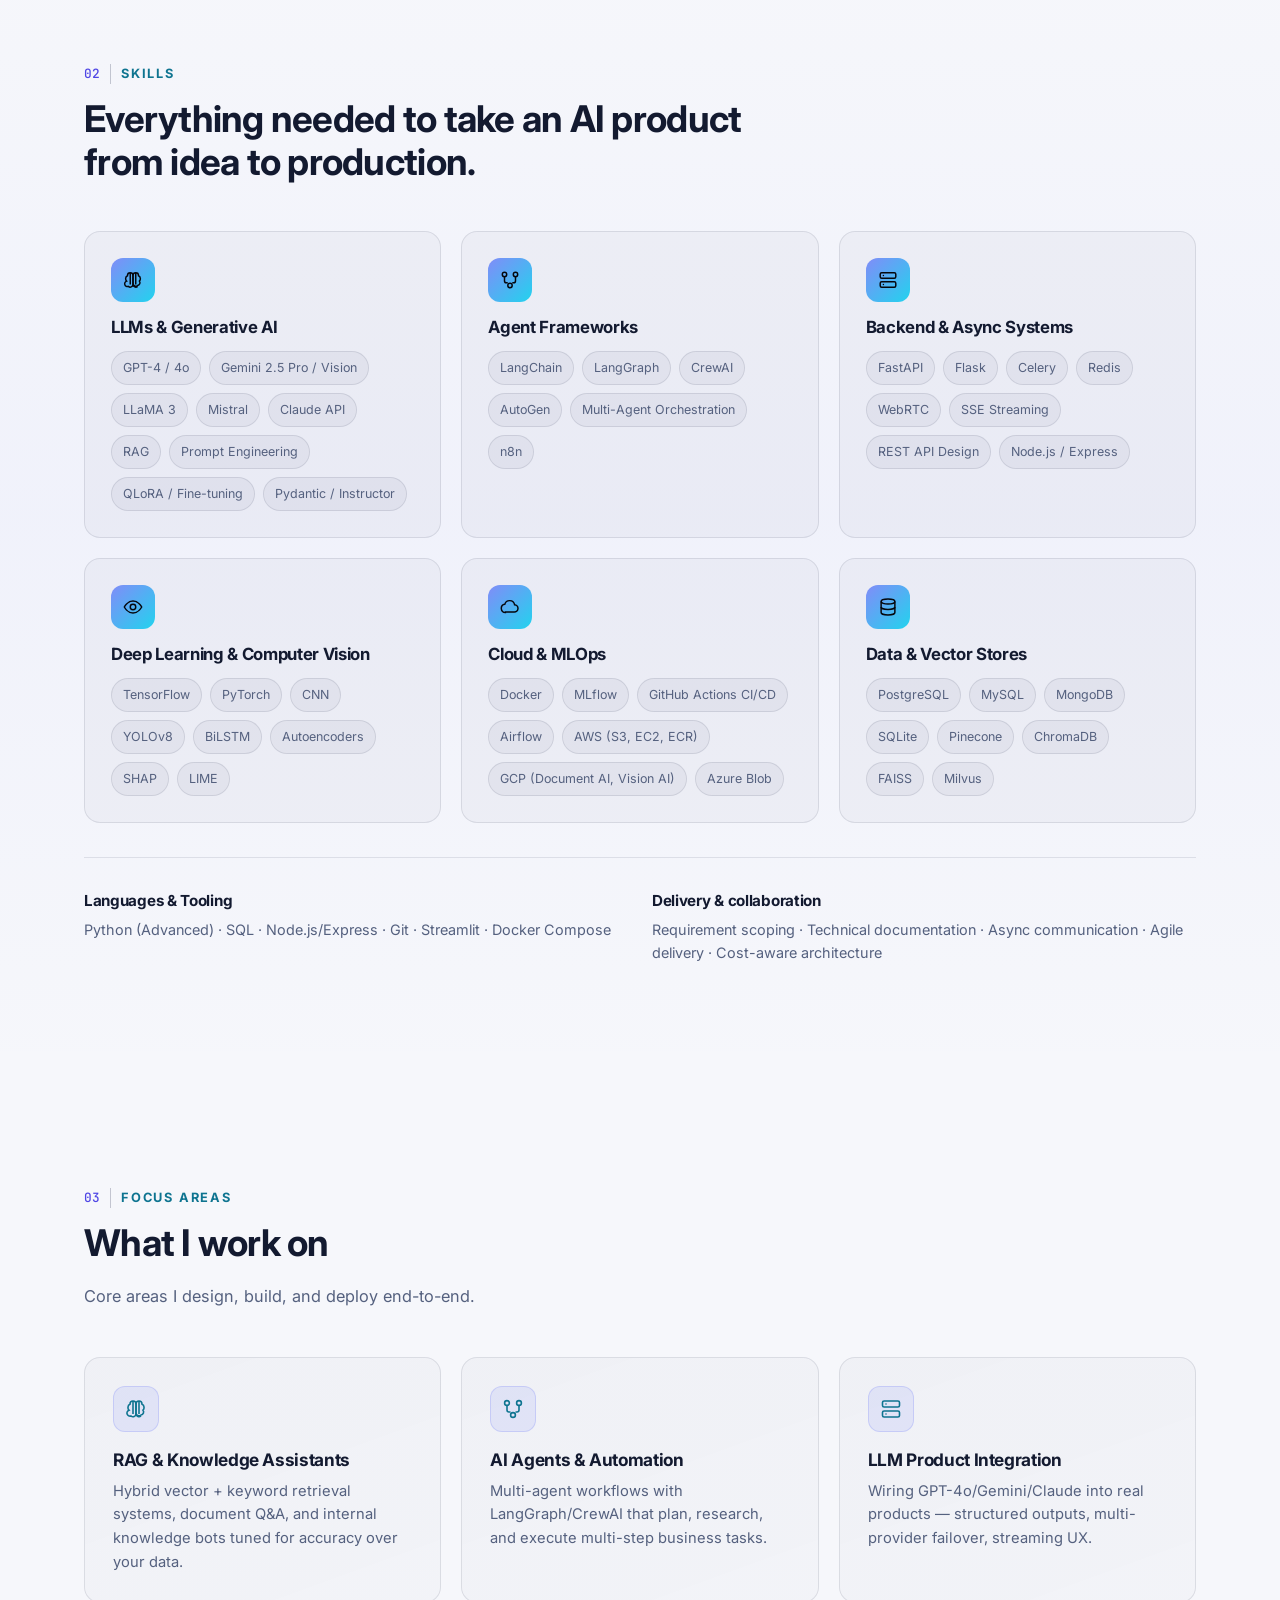
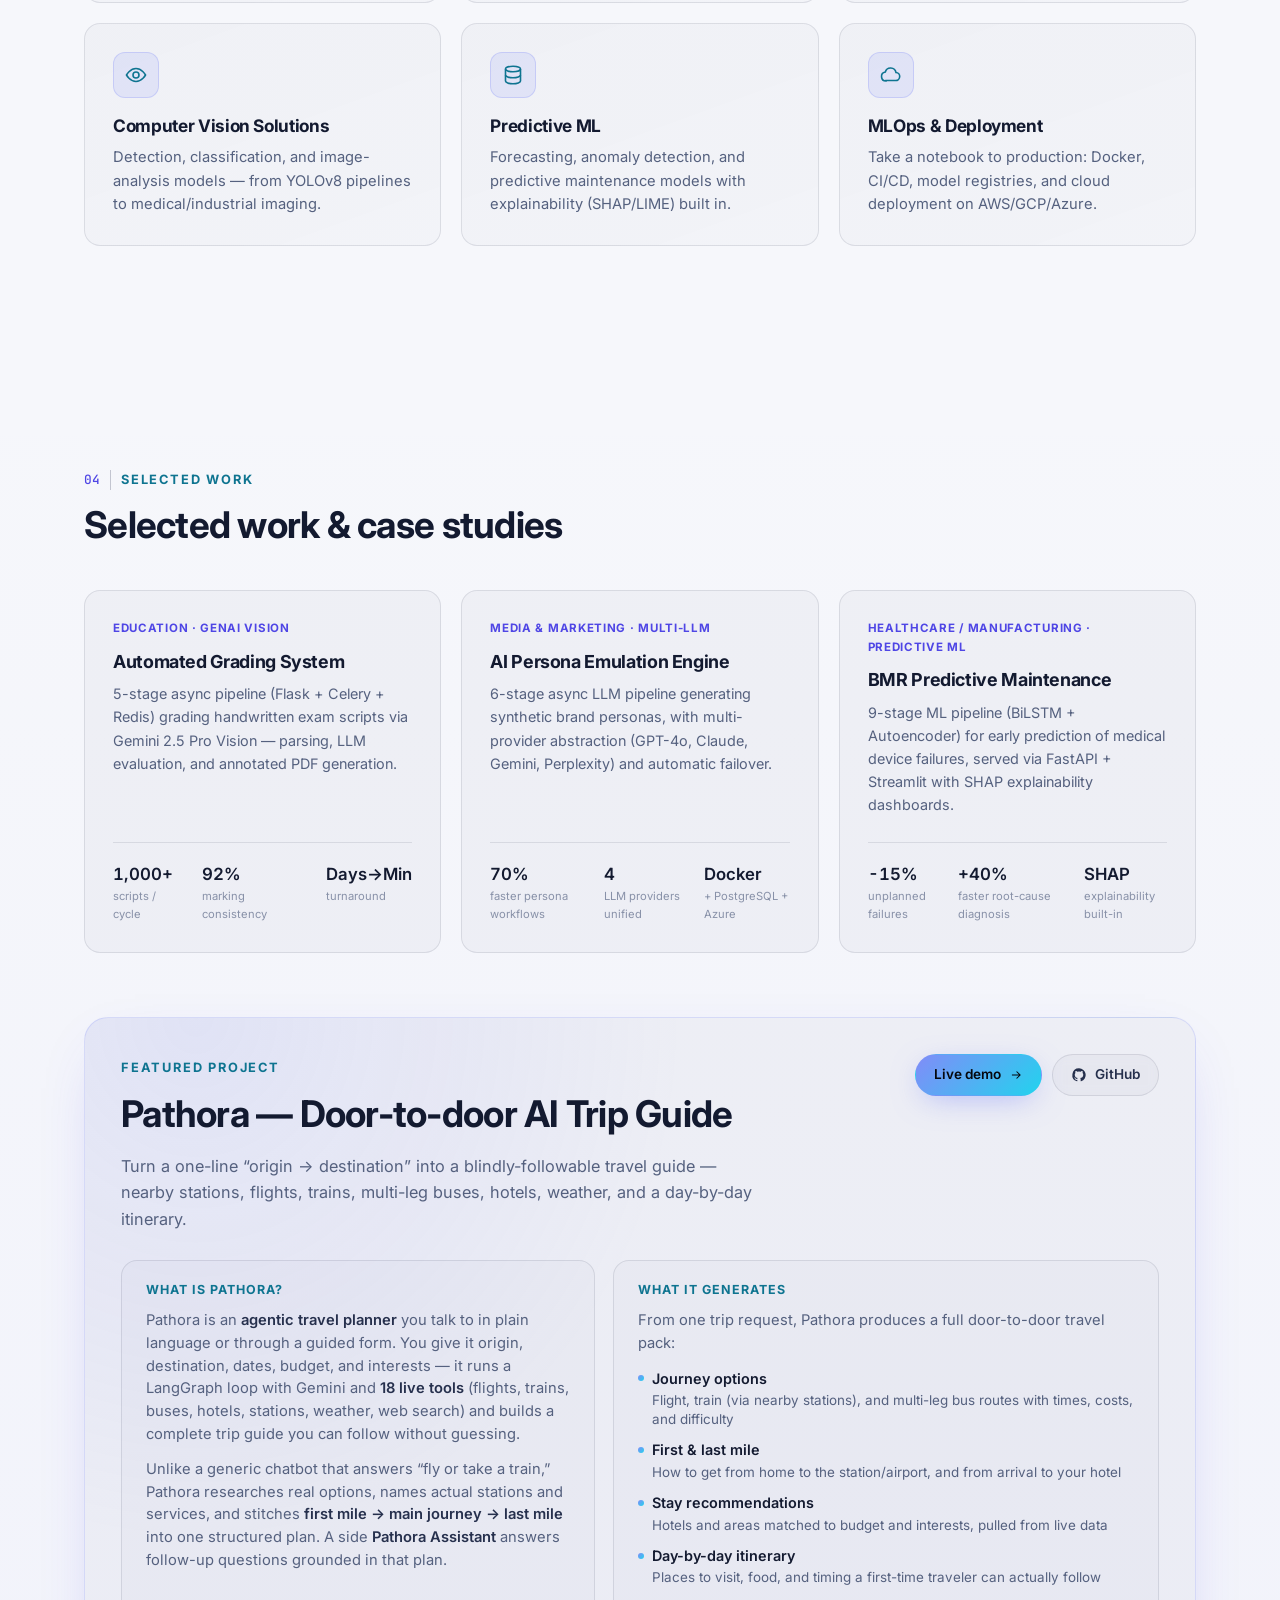
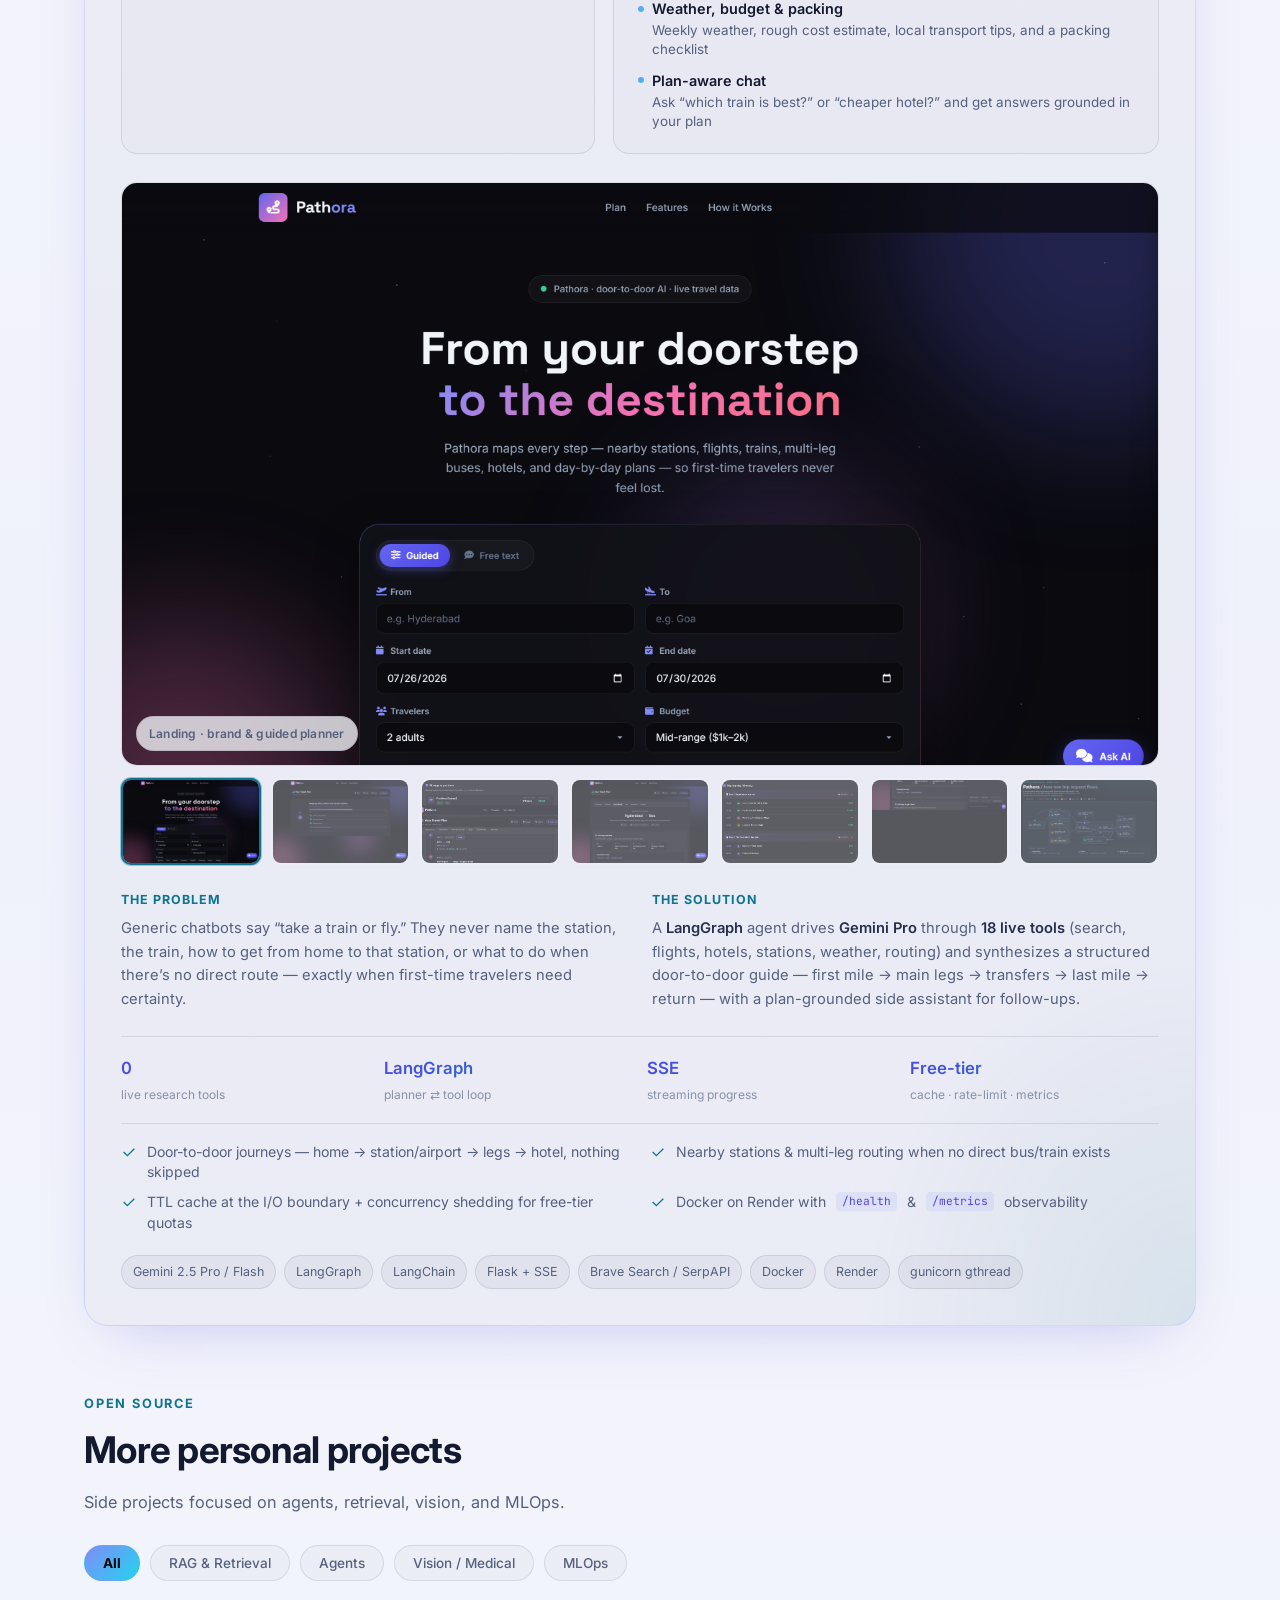
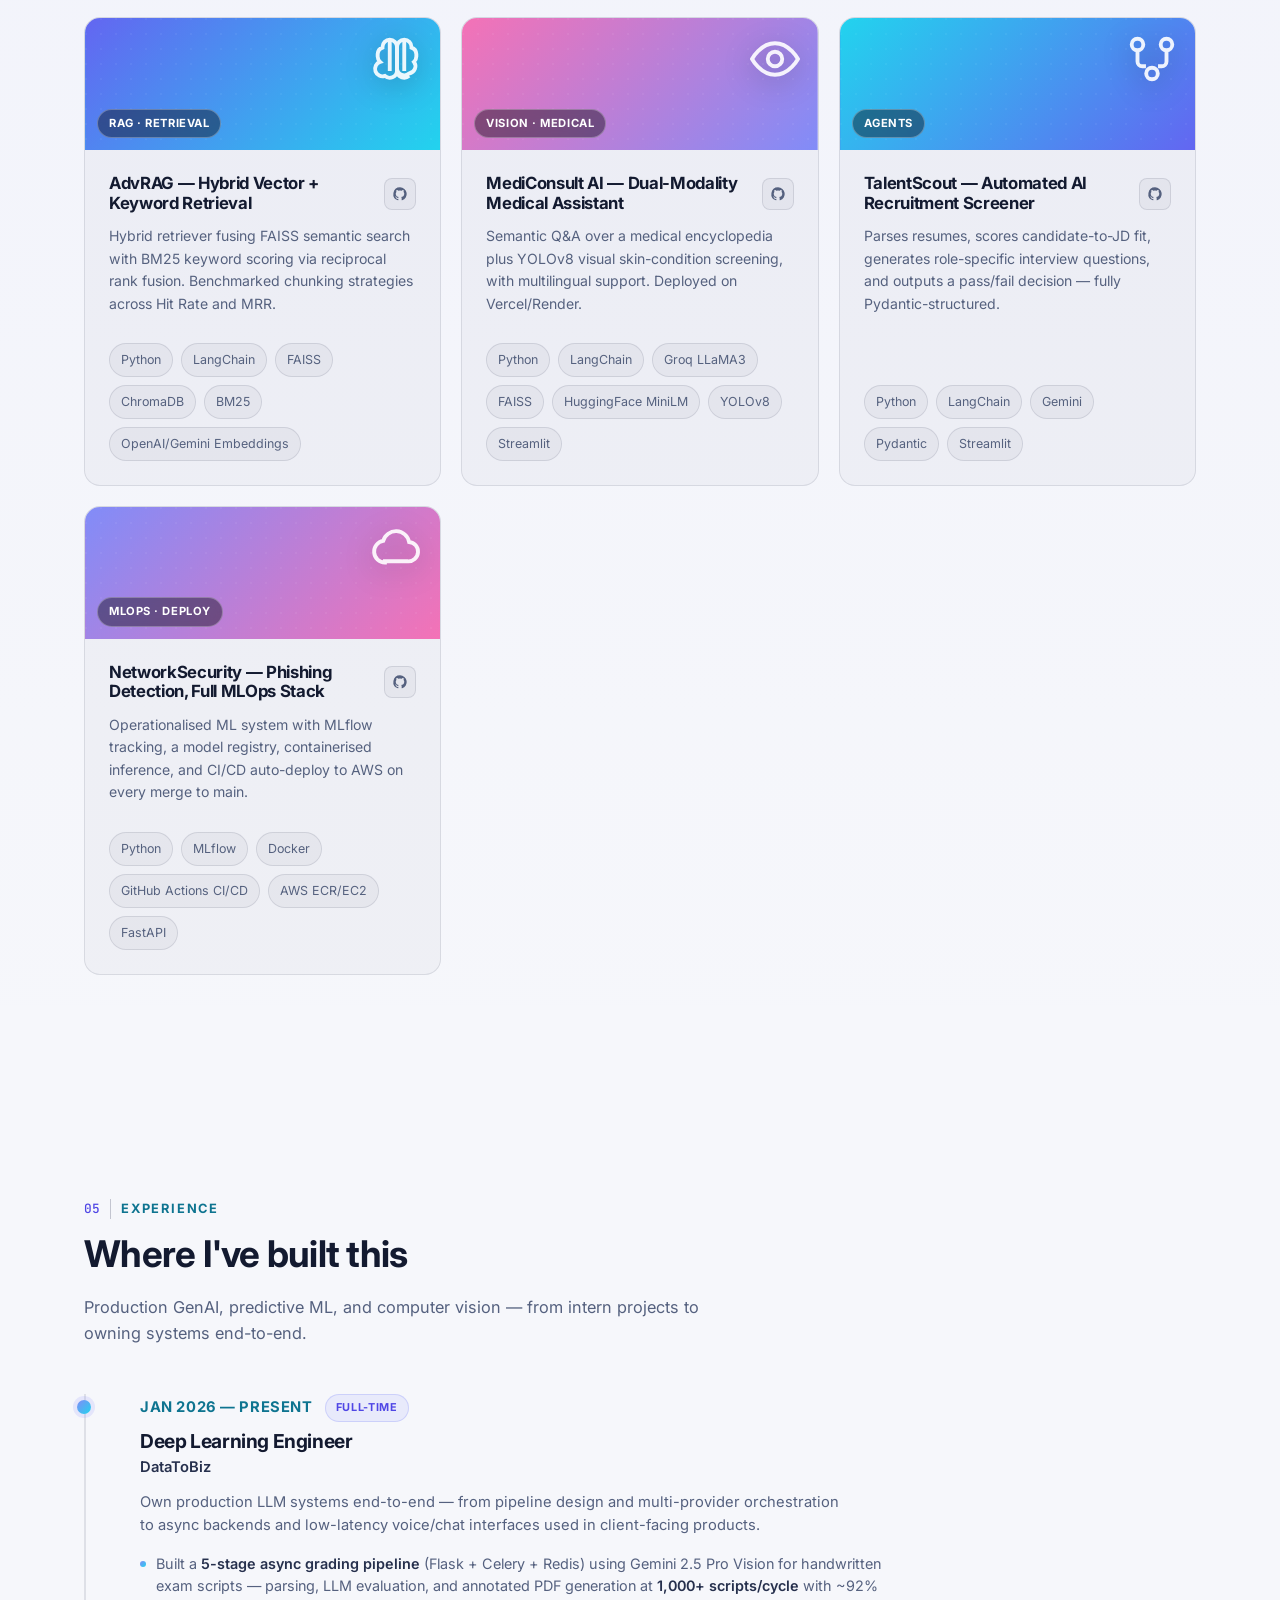
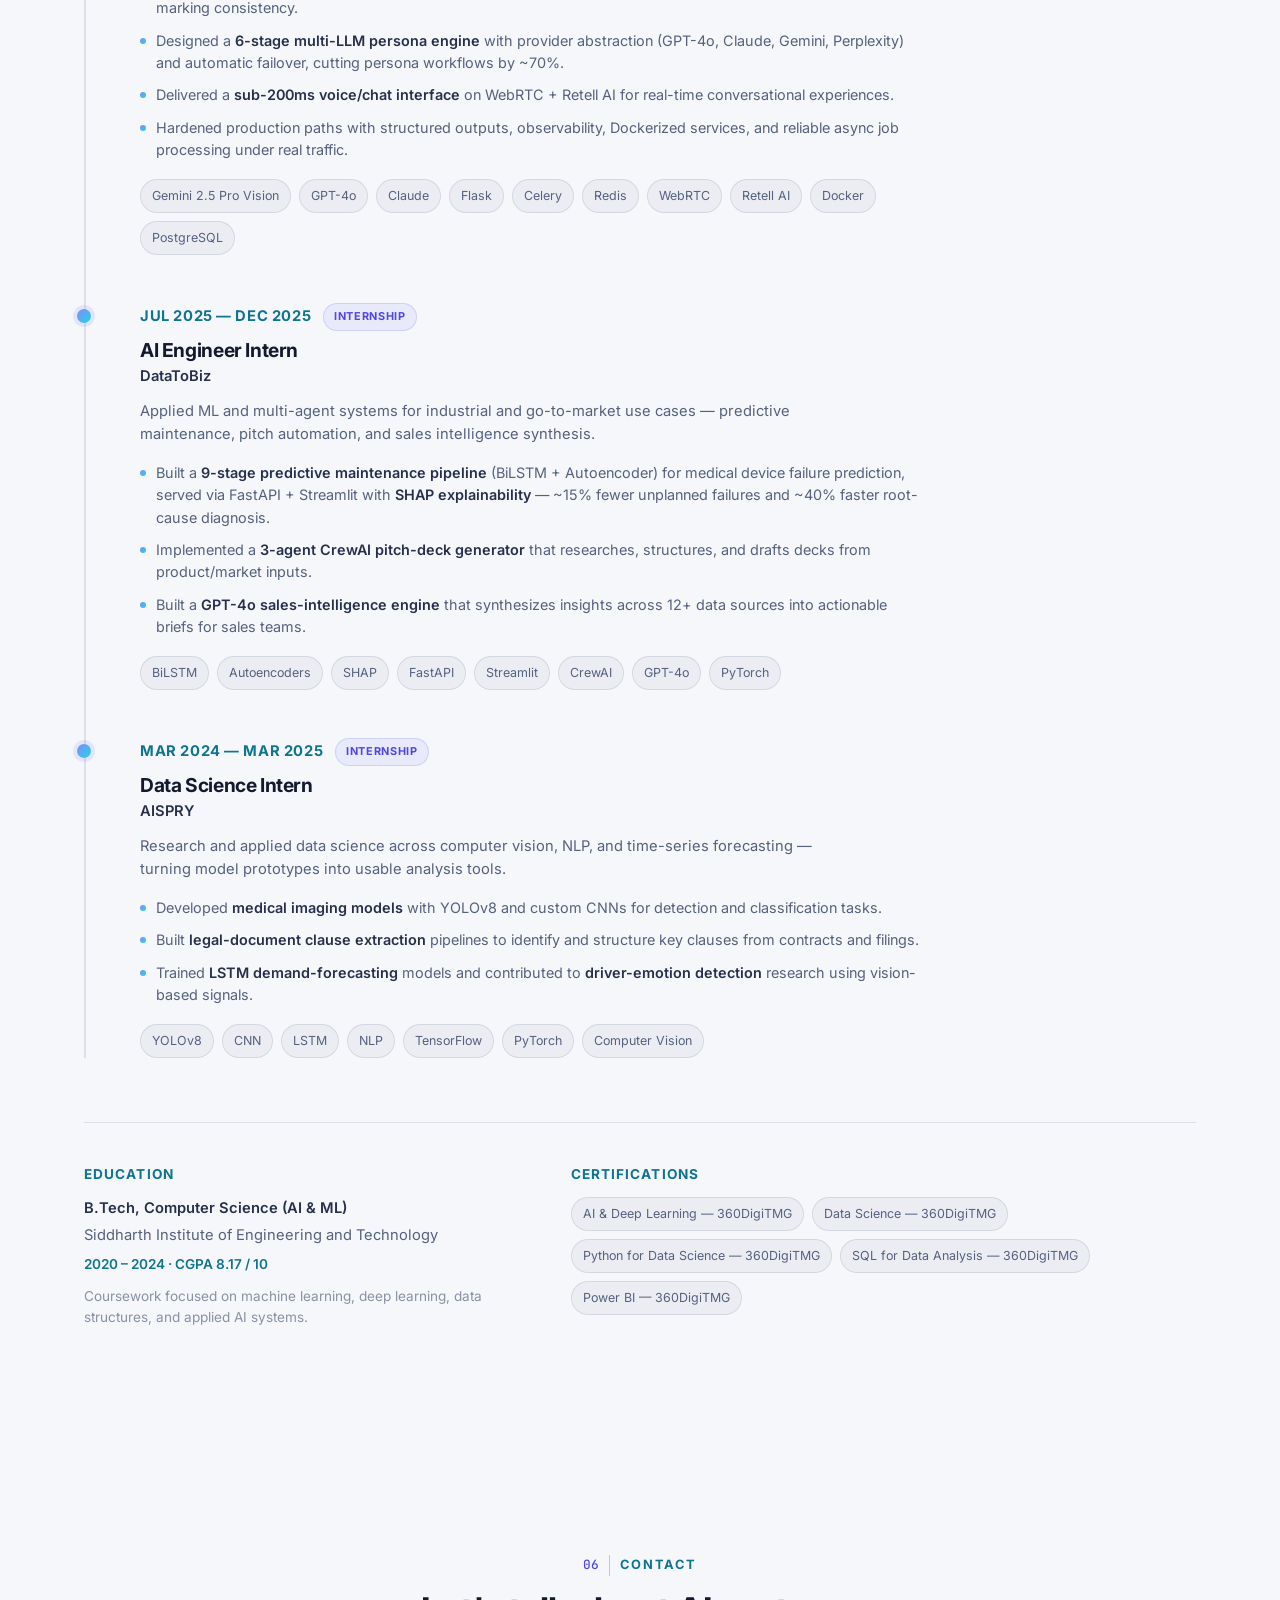
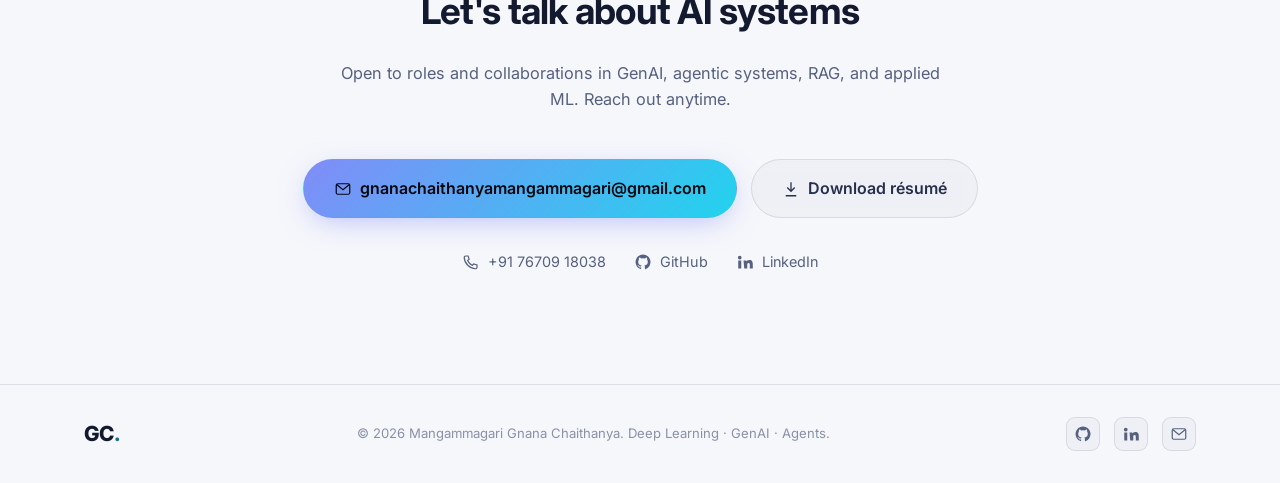
==== commit ed7673a2: "added resume" ====
--- a/index.html
+++ b/index.html
@@ -5,13 +5,44 @@
 <meta name="viewport" content="width=device-width, initial-scale=1.0" />
 <title>Gnana Chaithanya — Deep Learning Engineer | Agentic AI &amp; GenAI Specialist</title>
 <meta name="description" content="Deep Learning Engineer specializing in production LLM systems, multi-agent pipelines, RAG architectures, and predictive ML." />
+<meta name="author" content="Mangammagari Gnana Chaithanya" />
+<meta name="theme-color" content="#05070d" media="(prefers-color-scheme: dark)" />
+<meta name="theme-color" content="#f6f7fb" media="(prefers-color-scheme: light)" />
+
+<!-- Open Graph / social -->
+<meta property="og:type" content="website" />
+<meta property="og:title" content="Gnana Chaithanya — Deep Learning Engineer | Agentic AI &amp; GenAI Specialist" />
+<meta property="og:description" content="Production LLM systems, multi-agent workflows, RAG architectures, computer vision, and predictive ML — built end-to-end." />
+<meta property="og:image" content="assets/photo.jpg" />
+<meta name="twitter:card" content="summary_large_image" />
+<meta name="twitter:title" content="Gnana Chaithanya — Deep Learning Engineer" />
+<meta name="twitter:description" content="Production LLM systems, multi-agent workflows, RAG, and predictive ML — built end-to-end." />
+<meta name="twitter:image" content="assets/photo.jpg" />
+
 <link rel="icon" href="data:image/svg+xml,%3Csvg xmlns='http://www.w3.org/2000/svg' viewBox='0 0 100 100'%3E%3Crect width='100' height='100' rx='22' fill='%23181433'/%3E%3Ctext x='50' y='68' font-size='52' font-family='Arial' font-weight='700' fill='%2322d3ee' text-anchor='middle'%3EGC%3C/text%3E%3C/svg%3E" />
+
+<!-- Set theme before paint to avoid flash of the wrong theme -->
+<script>
+  (function () {
+    try {
+      var saved = localStorage.getItem("theme");
+      var theme = saved || (window.matchMedia("(prefers-color-scheme: light)").matches ? "light" : "dark");
+      document.documentElement.setAttribute("data-theme", theme);
+    } catch (e) {
+      document.documentElement.setAttribute("data-theme", "dark");
+    }
+  })();
+</script>
+
 <link rel="preconnect" href="https://fonts.googleapis.com">
 <link rel="preconnect" href="https://fonts.gstatic.com" crossorigin>
 <link href="https://fonts.googleapis.com/css2?family=Inter:wght@400;500;600;700;800&family=JetBrains+Mono:wght@400;500&display=swap" rel="stylesheet">
-<link rel="stylesheet" href="css/style.css" />
+<link rel="stylesheet" href="css/style.css?v=2" />
 </head>
 <body>
+
+<a href="#top" class="skip-link">Skip to content</a>
+<div class="scroll-progress" id="scrollProgress" aria-hidden="true"></div>
 
 <!-- Icon sprite -->
 <svg style="display:none">
@@ -29,6 +60,9 @@
   <symbol id="icon-check" viewBox="0 0 24 24" fill="none" stroke="currentColor" stroke-width="2"><path d="m4 12 5.5 5.5L20 7"/></symbol>
   <symbol id="icon-menu" viewBox="0 0 24 24" fill="none" stroke="currentColor" stroke-width="1.8"><path d="M3.5 6h17M3.5 12h17M3.5 18h17"/></symbol>
   <symbol id="icon-close" viewBox="0 0 24 24" fill="none" stroke="currentColor" stroke-width="1.8"><path d="m5 5 14 14M19 5 5 19"/></symbol>
+  <symbol id="icon-sun" viewBox="0 0 24 24" fill="none" stroke="currentColor" stroke-width="1.7"><circle cx="12" cy="12" r="4"/><path d="M12 2v2M12 20v2M4.9 4.9l1.4 1.4M17.7 17.7l1.4 1.4M2 12h2M20 12h2M4.9 19.1l1.4-1.4M17.7 6.3l1.4-1.4"/></symbol>
+  <symbol id="icon-moon" viewBox="0 0 24 24" fill="none" stroke="currentColor" stroke-width="1.7"><path d="M20 14.5A8 8 0 1 1 9.5 4a6.5 6.5 0 0 0 10.5 10.5Z"/></symbol>
+  <symbol id="icon-download" viewBox="0 0 24 24" fill="none" stroke="currentColor" stroke-width="1.7"><path d="M12 3v12M7 10l5 5 5-5M5 21h14"/></symbol>
 </svg>
 
 <div class="noise-overlay" aria-hidden="true"></div>
@@ -46,6 +80,10 @@
       <a href="#contact">Contact</a>
     </nav>
     <div class="nav__actions">
+      <button class="theme-toggle" id="themeToggle" aria-label="Toggle light / dark theme">
+        <svg class="icon-sun" width="19" height="19"><use href="#icon-sun"/></svg>
+        <svg class="icon-moon" width="18" height="18"><use href="#icon-moon"/></svg>
+      </button>
       <a href="#contact" class="btn btn--sm btn--primary">Contact</a>
       <button class="nav__toggle" id="navToggle" aria-label="Toggle menu">
         <svg width="22" height="22"><use href="#icon-menu"/></svg>
@@ -58,6 +96,7 @@
 
   <!-- ===== HERO ===== -->
   <section class="hero">
+    <div class="hero__bg-grid" aria-hidden="true"></div>
     <div class="hero__glow hero__glow--1"></div>
     <div class="hero__glow hero__glow--2"></div>
     <div class="container hero__inner">
@@ -72,11 +111,14 @@
         <div class="hero__cta">
           <a href="#contact" class="btn btn--primary">Get in touch <svg width="16" height="16"><use href="#icon-arrow"/></svg></a>
           <a href="#projects" class="btn btn--ghost">See my work</a>
+          <a href="assets/Gnana_Chaithanya_Resume_2026.pdf" class="btn btn--ghost" download="Gnana_Chaithanya_Resume_2026.pdf">
+            <svg width="16" height="16"><use href="#icon-download"/></svg> Download CV
+          </a>
         </div>
         <div class="hero__stats">
-          <div><strong>2+</strong><span>Years building production AI</span></div>
-          <div><strong>10+</strong><span>End-to-end AI systems built</span></div>
-          <div><strong>4</strong><span>Industries: edu, health, mfg, enterprise</span></div>
+          <div><strong data-count="2" data-suffix="+">2+</strong><span>Years building production AI</span></div>
+          <div><strong data-count="10" data-suffix="+">10+</strong><span>End-to-end AI systems built</span></div>
+          <div><strong data-count="4">4</strong><span>Industries: edu, health, mfg, enterprise</span></div>
         </div>
       </div>
       <div class="hero__media reveal">
@@ -107,7 +149,7 @@
   <section class="section" id="about">
     <div class="container about__grid">
       <div class="reveal">
-        <p class="section__eyebrow">About</p>
+        <p class="section__eyebrow" data-num="01">About</p>
         <h2 class="section__title">I build AI systems that hold up in production.</h2>
       </div>
       <div class="about__body reveal">
@@ -136,7 +178,7 @@
   <section class="section section--alt" id="skills">
     <div class="container">
       <div class="reveal">
-        <p class="section__eyebrow">Skills</p>
+        <p class="section__eyebrow" data-num="02">Skills</p>
         <h2 class="section__title">Everything needed to take an AI product from idea to production.</h2>
       </div>
       <div class="skills__grid">
@@ -214,7 +256,7 @@
   <section class="section" id="services">
     <div class="container">
       <div class="reveal">
-        <p class="section__eyebrow">Focus areas</p>
+        <p class="section__eyebrow" data-num="03">Focus areas</p>
         <h2 class="section__title">What I work on</h2>
         <p class="section__subtitle">Core areas I design, build, and deploy end-to-end.</p>
       </div>
@@ -257,7 +299,7 @@
   <section class="section section--alt" id="projects">
     <div class="container">
       <div class="reveal">
-        <p class="section__eyebrow">Selected Work</p>
+        <p class="section__eyebrow" data-num="04">Selected Work</p>
         <h2 class="section__title">Selected work &amp; case studies</h2>
       </div>
       <div class="case-grid">
@@ -266,8 +308,8 @@
           <h3>Automated Grading System</h3>
           <p>5-stage async pipeline (Flask + Celery + Redis) grading handwritten exam scripts via Gemini 2.5 Pro Vision — parsing, LLM evaluation, and annotated PDF generation.</p>
           <div class="case-card__stats">
-            <div><strong>1,000+</strong><span>scripts / cycle</span></div>
-            <div><strong>92%</strong><span>marking consistency</span></div>
+            <div><strong data-count="1000" data-suffix="+">1,000+</strong><span>scripts / cycle</span></div>
+            <div><strong data-count="92" data-suffix="%">92%</strong><span>marking consistency</span></div>
             <div><strong>Days→Min</strong><span>turnaround</span></div>
           </div>
         </div>
@@ -276,8 +318,8 @@
           <h3>AI Persona Emulation Engine</h3>
           <p>6-stage async LLM pipeline generating synthetic brand personas, with multi-provider abstraction (GPT-4o, Claude, Gemini, Perplexity) and automatic failover.</p>
           <div class="case-card__stats">
-            <div><strong>70%</strong><span>faster persona workflows</span></div>
-            <div><strong>4</strong><span>LLM providers unified</span></div>
+            <div><strong data-count="70" data-suffix="%">70%</strong><span>faster persona workflows</span></div>
+            <div><strong data-count="4">4</strong><span>LLM providers unified</span></div>
             <div><strong>Docker</strong><span>+ PostgreSQL + Azure</span></div>
           </div>
         </div>
@@ -286,8 +328,8 @@
           <h3>BMR Predictive Maintenance</h3>
           <p>9-stage ML pipeline (BiLSTM + Autoencoder) for early prediction of medical device failures, served via FastAPI + Streamlit with SHAP explainability dashboards.</p>
           <div class="case-card__stats">
-            <div><strong>-15%</strong><span>unplanned failures</span></div>
-            <div><strong>+40%</strong><span>faster root-cause diagnosis</span></div>
+            <div><strong data-count="-15" data-suffix="%">-15%</strong><span>unplanned failures</span></div>
+            <div><strong data-count="40" data-prefix="+" data-suffix="%">+40%</strong><span>faster root-cause diagnosis</span></div>
             <div><strong>SHAP</strong><span>explainability built-in</span></div>
           </div>
         </div>
@@ -417,7 +459,7 @@
         </div>
 
         <div class="featured__stats">
-          <div><strong>18</strong><span>live research tools</span></div>
+          <div><strong data-count="18">18</strong><span>live research tools</span></div>
           <div><strong>LangGraph</strong><span>planner ⇄ tool loop</span></div>
           <div><strong>SSE</strong><span>streaming progress</span></div>
           <div><strong>Free-tier</strong><span>cache · rate-limit · metrics</span></div>
@@ -466,7 +508,7 @@
   <section class="section" id="experience">
     <div class="container">
       <div class="reveal">
-        <p class="section__eyebrow">Experience</p>
+        <p class="section__eyebrow" data-num="05">Experience</p>
         <h2 class="section__title">Where I've built this</h2>
         <p class="section__subtitle">Production GenAI, predictive ML, and computer vision — from intern projects to owning systems end-to-end.</p>
       </div>
@@ -595,12 +637,15 @@
   <!-- ===== CONTACT ===== -->
   <section class="section section--cta" id="contact">
     <div class="container cta__inner reveal">
-      <p class="section__eyebrow">Contact</p>
+      <p class="section__eyebrow" data-num="06">Contact</p>
       <h2 class="section__title">Let's talk about AI systems</h2>
       <p class="section__subtitle">Open to roles and collaborations in GenAI, agentic systems, RAG, and applied ML. Reach out anytime.</p>
       <div class="cta__actions">
         <a href="mailto:gnanachaithanyamangammagari@gmail.com?subject=Hello%20from%20your%20portfolio" class="btn btn--primary btn--lg">
           <svg width="18" height="18"><use href="#icon-mail"/></svg> gnanachaithanyamangammagari@gmail.com
+        </a>
+        <a href="assets/Gnana_Chaithanya_Resume_2026.pdf" class="btn btn--ghost btn--lg" download="Gnana_Chaithanya_Resume_2026.pdf">
+          <svg width="18" height="18"><use href="#icon-download"/></svg> Download résumé
         </a>
       </div>
       <div class="cta__links">
@@ -629,6 +674,6 @@
   <svg width="18" height="18" style="transform:rotate(-90deg)"><use href="#icon-arrow"/></svg>
 </button>
 
-<script src="js/script.js"></script>
+<script src="js/script.js?v=2"></script>
 </body>
 </html>
--- a/css/style.css
+++ b/css/style.css
@@ -1,23 +1,87 @@
 /* ===================== Design tokens ===================== */
 :root {
+  color-scheme: dark;
+
+  /* Brand (shared across themes) */
+  --brand-1: #818cf8;
+  --brand-2: #22d3ee;
+  --brand-3: #f472b6;
+  --gradient: linear-gradient(135deg, #818cf8 0%, #22d3ee 100%);
+  --ink-on-accent: #05070d;
+
+  /* Surfaces & text (dark = default) */
   --bg: #05070d;
   --bg-alt: #0a0e1a;
   --surface: rgba(255, 255, 255, 0.045);
+  --surface-2: rgba(255, 255, 255, 0.02);
   --surface-hover: rgba(255, 255, 255, 0.08);
   --border: rgba(255, 255, 255, 0.09);
+  --border-strong: rgba(255, 255, 255, 0.18);
+  --heading: #f5f6fa;
   --text: #e8eaf2;
   --text-dim: #97a0b8;
   --text-faint: #626b85;
-  --accent: #818cf8;
+
+  --accent: #a5b4fc;
   --accent-2: #22d3ee;
   --accent-3: #f472b6;
-  --gradient: linear-gradient(135deg, #818cf8 0%, #22d3ee 100%);
   --gradient-text: linear-gradient(135deg, #a5b4fc 0%, #67e8f9 100%);
+
+  /* Effects */
+  --dot-color: rgba(255, 255, 255, 0.035);
+  --glow-1: #6366f1;
+  --glow-2: #06b6d4;
+  --glow-opacity-1: 0.35;
+  --glow-opacity-2: 0.25;
+  --grid-line: rgba(255, 255, 255, 0.028);
+  --nav-bg: rgba(5, 7, 13, 0.72);
+  --card-hover-bg: rgba(255, 255, 255, 0.06);
+  --chip-bg: rgba(255, 255, 255, 0.05);
+  --shadow-glow: 0 0 60px rgba(129, 140, 248, 0.15);
+  --shadow-card: 0 22px 50px -30px rgba(0, 0, 0, 0.8);
+
+  /* Scale */
   --radius-sm: 10px;
   --radius-md: 16px;
   --radius-lg: 24px;
-  --shadow-glow: 0 0 60px rgba(129, 140, 248, 0.15);
   --maxw: 1160px;
+  --nav-h: 74px;
+  --section-pad: 110px;
+  --focus-ring: 0 0 0 3px rgba(129, 140, 248, 0.55);
+}
+
+:root[data-theme="light"] {
+  color-scheme: light;
+
+  --bg: #f6f7fb;
+  --bg-alt: #eef1f8;
+  --surface: rgba(15, 23, 55, 0.028);
+  --surface-2: rgba(15, 23, 55, 0.015);
+  --surface-hover: rgba(15, 23, 55, 0.055);
+  --border: rgba(15, 23, 55, 0.10);
+  --border-strong: rgba(15, 23, 55, 0.22);
+  --heading: #131a30;
+  --text: #26304d;
+  --text-dim: #55617f;
+  --text-faint: #8891a8;
+
+  --accent: #4f46e5;
+  --accent-2: #0e7490;
+  --accent-3: #db2777;
+  --gradient-text: linear-gradient(135deg, #4f46e5 0%, #0891b2 100%);
+
+  --dot-color: rgba(15, 23, 55, 0.05);
+  --glow-1: #a5b4fc;
+  --glow-2: #67e8f9;
+  --glow-opacity-1: 0.4;
+  --glow-opacity-2: 0.32;
+  --grid-line: rgba(15, 23, 55, 0.04);
+  --nav-bg: rgba(246, 247, 251, 0.78);
+  --card-hover-bg: #ffffff;
+  --chip-bg: rgba(15, 23, 55, 0.04);
+  --shadow-glow: 0 20px 60px -30px rgba(79, 70, 229, 0.35);
+  --shadow-card: 0 20px 45px -28px rgba(31, 41, 84, 0.28);
+  --focus-ring: 0 0 0 3px rgba(79, 70, 229, 0.4);
 }
 
 * { box-sizing: border-box; }
@@ -31,20 +95,37 @@
   line-height: 1.6;
   -webkit-font-smoothing: antialiased;
   overflow-x: hidden;
-}
-
-h1, h2, h3, h4 { font-weight: 700; line-height: 1.15; margin: 0 0 0.5em; letter-spacing: -0.02em; }
+  transition: background 0.35s ease, color 0.35s ease;
+}
+
+h1, h2, h3, h4 { font-weight: 700; line-height: 1.15; margin: 0 0 0.5em; letter-spacing: -0.02em; color: var(--heading); }
 p { margin: 0 0 1em; color: var(--text-dim); }
 a { color: inherit; text-decoration: none; }
 img { max-width: 100%; display: block; }
 ul { list-style: none; margin: 0; padding: 0; }
 button { font-family: inherit; cursor: pointer; }
+strong { color: var(--text); font-weight: 600; }
+
+:focus-visible {
+  outline: none;
+  box-shadow: var(--focus-ring);
+  border-radius: 6px;
+}
 
 .container { max-width: var(--maxw); margin: 0 auto; padding: 0 24px; }
+
+/* Skip link */
+.skip-link {
+  position: absolute; left: 16px; top: -60px; z-index: 200;
+  background: var(--gradient); color: var(--ink-on-accent);
+  padding: 10px 18px; border-radius: 999px; font-weight: 700; font-size: 0.85rem;
+  transition: top 0.2s ease;
+}
+.skip-link:focus { top: 14px; }
 
 .noise-overlay {
   position: fixed; inset: 0; pointer-events: none; z-index: 1;
-  background-image: radial-gradient(circle at 1px 1px, rgba(255,255,255,0.035) 1px, transparent 0);
+  background-image: radial-gradient(circle at 1px 1px, var(--dot-color) 1px, transparent 0);
   background-size: 26px 26px;
   mask-image: radial-gradient(ellipse 80% 60% at 50% 0%, black 40%, transparent 90%);
 }
@@ -54,6 +135,14 @@
   -webkit-background-clip: text;
   background-clip: text;
   color: transparent;
+}
+
+/* ===================== Scroll progress ===================== */
+.scroll-progress {
+  position: fixed; top: 0; left: 0; right: 0; z-index: 120;
+  height: 3px; transform-origin: 0 50%; transform: scaleX(0);
+  background: var(--gradient);
+  will-change: transform;
 }
 
 /* ===================== Buttons ===================== */
@@ -69,7 +158,7 @@
 }
 .btn--primary {
   background: var(--gradient);
-  color: #05070d;
+  color: var(--ink-on-accent);
   box-shadow: 0 8px 30px -8px rgba(129, 140, 248, 0.6);
 }
 .btn--primary:hover { transform: translateY(-2px); box-shadow: 0 12px 34px -6px rgba(129, 140, 248, 0.75); }
@@ -79,7 +168,7 @@
   color: var(--text);
   backdrop-filter: blur(6px);
 }
-.btn--ghost:hover { background: var(--surface-hover); border-color: rgba(255,255,255,0.18); transform: translateY(-2px); }
+.btn--ghost:hover { background: var(--surface-hover); border-color: var(--border-strong); transform: translateY(-2px); }
 .btn--sm { padding: 9px 18px; font-size: 0.85rem; }
 .btn--lg { padding: 16px 30px; font-size: 1rem; }
 
@@ -91,35 +180,65 @@
   border-bottom: 1px solid transparent;
 }
 .nav.is-scrolled {
-  background: rgba(5, 7, 13, 0.75);
+  background: var(--nav-bg);
   backdrop-filter: blur(14px);
   border-bottom-color: var(--border);
-  padding: 12px 0;
-}
-.nav__inner { display: flex; align-items: center; justify-content: space-between; }
-.nav__brand { font-weight: 800; font-size: 1.3rem; letter-spacing: -0.03em; }
+  padding: 11px 0;
+}
+.nav__inner { display: flex; align-items: center; justify-content: space-between; gap: 18px; }
+.nav__brand { font-weight: 800; font-size: 1.3rem; letter-spacing: -0.03em; color: var(--heading); }
 .nav__brand span { color: var(--accent-2); }
-.nav__links { display: flex; gap: 32px; }
-.nav__links a { font-size: 0.92rem; font-weight: 500; color: var(--text-dim); transition: color 0.2s; position: relative; }
+.nav__links { display: flex; gap: 30px; }
+.nav__links a {
+  font-size: 0.92rem; font-weight: 500; color: var(--text-dim);
+  transition: color 0.2s; position: relative; padding: 4px 0;
+}
+.nav__links a::after {
+  content: ""; position: absolute; left: 0; right: 0; bottom: -3px; height: 2px;
+  background: var(--gradient); border-radius: 2px;
+  transform: scaleX(0); transform-origin: 0 50%; transition: transform 0.25s ease;
+}
 .nav__links a:hover { color: var(--text); }
-.nav__actions { display: flex; align-items: center; gap: 14px; }
+.nav__links a.is-active { color: var(--heading); }
+.nav__links a.is-active::after { transform: scaleX(1); }
+.nav__actions { display: flex; align-items: center; gap: 12px; }
+.theme-toggle {
+  width: 40px; height: 40px; border-radius: 11px; flex-shrink: 0;
+  display: inline-flex; align-items: center; justify-content: center;
+  background: var(--surface); border: 1px solid var(--border); color: var(--text);
+  transition: color 0.2s, border-color 0.2s, background 0.2s, transform 0.2s;
+}
+.theme-toggle:hover { color: var(--accent-2); border-color: var(--border-strong); transform: translateY(-1px); }
+.theme-toggle .icon-sun { display: none; }
+.theme-toggle .icon-moon { display: block; }
+:root[data-theme="light"] .theme-toggle .icon-sun { display: block; }
+:root[data-theme="light"] .theme-toggle .icon-moon { display: none; }
 .nav__toggle {
   display: none; background: var(--surface); border: 1px solid var(--border);
-  color: var(--text); width: 40px; height: 40px; border-radius: 10px;
+  color: var(--text); width: 40px; height: 40px; border-radius: 11px;
   align-items: center; justify-content: center;
 }
 
 /* ===================== Hero ===================== */
 .hero {
   position: relative;
-  padding: 168px 0 96px;
+  padding: calc(var(--nav-h) + 94px) 0 96px;
   overflow: hidden;
 }
+.hero__bg-grid {
+  position: absolute; inset: 0; z-index: 0; pointer-events: none;
+  background-image:
+    linear-gradient(var(--grid-line) 1px, transparent 1px),
+    linear-gradient(90deg, var(--grid-line) 1px, transparent 1px);
+  background-size: 54px 54px;
+  mask-image: radial-gradient(ellipse 75% 65% at 50% 30%, black 0%, transparent 78%);
+  -webkit-mask-image: radial-gradient(ellipse 75% 65% at 50% 30%, black 0%, transparent 78%);
+}
 .hero__glow {
-  position: absolute; border-radius: 50%; filter: blur(90px); z-index: 0; opacity: 0.35;
-}
-.hero__glow--1 { width: 480px; height: 480px; background: #6366f1; top: -180px; left: -140px; }
-.hero__glow--2 { width: 420px; height: 420px; background: #06b6d4; bottom: -160px; right: -120px; opacity: 0.25; }
+  position: absolute; border-radius: 50%; filter: blur(90px); z-index: 0;
+}
+.hero__glow--1 { width: 480px; height: 480px; background: var(--glow-1); opacity: var(--glow-opacity-1); top: -180px; left: -140px; }
+.hero__glow--2 { width: 420px; height: 420px; background: var(--glow-2); opacity: var(--glow-opacity-2); bottom: -160px; right: -120px; }
 .hero__inner {
   position: relative; z-index: 2;
   display: grid; grid-template-columns: 1.15fr 0.85fr; gap: 56px; align-items: center;
@@ -127,7 +246,8 @@
 .eyebrow {
   display: inline-flex; align-items: center; gap: 8px;
   font-size: 0.82rem; font-weight: 600; color: var(--accent-2);
-  background: rgba(34, 211, 238, 0.08); border: 1px solid rgba(34, 211, 238, 0.25);
+  background: color-mix(in srgb, var(--accent-2) 10%, transparent);
+  border: 1px solid color-mix(in srgb, var(--accent-2) 30%, transparent);
   padding: 7px 14px; border-radius: 999px; margin-bottom: 22px;
 }
 .dot-live { width: 7px; height: 7px; border-radius: 50%; background: #34d399; box-shadow: 0 0 0 0 rgba(52,211,153,.6); animation: pulse 2s infinite; }
@@ -136,13 +256,18 @@
   70% { box-shadow: 0 0 0 8px rgba(52,211,153,0); }
   100% { box-shadow: 0 0 0 0 rgba(52,211,153,0); }
 }
-.hero h1 { font-size: clamp(2.1rem, 4vw, 3.35rem); margin-bottom: 22px; color: #f5f6fa; }
+.hero h1 { font-size: clamp(2.1rem, 4vw, 3.35rem); margin-bottom: 22px; }
 .hero__lede { font-size: 1.08rem; max-width: 560px; margin-bottom: 34px; }
 .hero__cta { display: flex; gap: 14px; flex-wrap: wrap; margin-bottom: 46px; }
 .hero__stats { display: flex; gap: 34px; flex-wrap: wrap; }
 .hero__stats div { display: flex; flex-direction: column; }
-.hero__stats strong { font-size: 1.6rem; color: #fff; letter-spacing: -0.02em; }
+.hero__stats strong { font-size: 1.6rem; color: var(--heading); letter-spacing: -0.02em; }
 .hero__stats span { font-size: 0.82rem; color: var(--text-faint); max-width: 130px; }
+
+/* Count-up figures: tabular numerals keep width stable while animating */
+.hero__stats strong[data-count],
+.case-card__stats strong[data-count],
+.featured__stats strong[data-count] { font-variant-numeric: tabular-nums; font-feature-settings: "tnum"; }
 
 .hero__media { display: flex; justify-content: center; }
 .hero__photo-wrap {
@@ -151,7 +276,7 @@
   padding: 6px;
   border-radius: 50%;
   background: linear-gradient(145deg, rgba(129,140,248,0.55), rgba(34,211,238,0.35), rgba(244,114,182,0.25));
-  box-shadow: var(--shadow-glow), 0 36px 70px -24px rgba(0,0,0,0.75);
+  box-shadow: var(--shadow-glow), 0 36px 70px -24px rgba(0,0,0,0.55);
 }
 .hero__photo-wrap::before {
   content: "";
@@ -163,16 +288,16 @@
   position: relative; z-index: 1;
   width: 100%; aspect-ratio: 1/1; object-fit: cover; object-position: center 18%;
   border-radius: 50%;
-  border: 3px solid rgba(5, 7, 13, 0.85);
+  border: 3px solid var(--bg);
   display: block;
   filter: saturate(0.98) contrast(1.02);
 }
 .badge-float {
-  position: absolute; font-size: 0.78rem; font-weight: 600;
-  background: rgba(10, 14, 26, 0.85); border: 1px solid var(--border);
+  position: absolute; font-size: 0.78rem; font-weight: 600; color: var(--text);
+  background: var(--bg-alt); border: 1px solid var(--border);
   padding: 8px 13px; border-radius: 999px; backdrop-filter: blur(8px);
   animation: float 5s ease-in-out infinite;
-  box-shadow: 0 10px 24px -10px rgba(0,0,0,0.6);
+  box-shadow: 0 10px 24px -10px rgba(0,0,0,0.35);
 }
 .badge-float--1 { top: 2%; left: -12%; animation-delay: 0s; }
 .badge-float--2 { top: 34%; right: -18%; animation-delay: 0.9s; }
@@ -187,13 +312,19 @@
 .strip__row span { font-size: 0.88rem; color: var(--text-dim); font-family: "JetBrains Mono", monospace; }
 
 /* ===================== Sections ===================== */
-.section { padding: 110px 0; position: relative; }
-.section--alt { background: linear-gradient(180deg, transparent, rgba(129,140,248,0.035), transparent); }
+.section { padding: var(--section-pad) 0; position: relative; scroll-margin-top: var(--nav-h); }
+.section--alt { background: linear-gradient(180deg, transparent, color-mix(in srgb, var(--brand-1) 5%, transparent), transparent); }
 .section__eyebrow {
+  display: inline-flex; align-items: center; gap: 10px;
   font-size: 0.8rem; font-weight: 700; text-transform: uppercase; letter-spacing: 0.14em;
   color: var(--accent-2); margin-bottom: 14px;
 }
-.section__title { font-size: clamp(1.7rem, 3vw, 2.3rem); color: #f5f6fa; max-width: 720px; }
+.section__eyebrow[data-num]::before {
+  content: attr(data-num);
+  font-family: "JetBrains Mono", monospace; font-weight: 500; letter-spacing: 0;
+  color: var(--accent); padding-right: 10px; border-right: 1px solid var(--border-strong);
+}
+.section__title { font-size: clamp(1.7rem, 3vw, 2.3rem); color: var(--heading); max-width: 720px; }
 .section__subtitle { max-width: 620px; font-size: 1.02rem; margin-top: 10px; }
 
 /* ===================== About ===================== */
@@ -206,39 +337,40 @@
 .skills__grid { display: grid; grid-template-columns: repeat(3, 1fr); gap: 20px; margin-top: 48px; }
 .skill-card {
   background: var(--surface); border: 1px solid var(--border); border-radius: var(--radius-md);
-  padding: 26px; transition: transform 0.25s ease, border-color 0.25s ease, background 0.25s ease;
-}
-.skill-card:hover { transform: translateY(-4px); border-color: rgba(129,140,248,0.35); background: rgba(255,255,255,0.06); }
+  padding: 26px; transition: transform 0.25s ease, border-color 0.25s ease, background 0.25s ease, box-shadow 0.25s ease;
+}
+.skill-card:hover { transform: translateY(-4px); border-color: color-mix(in srgb, var(--brand-1) 45%, transparent); background: var(--card-hover-bg); box-shadow: var(--shadow-card); }
 .skill-card__icon {
   width: 44px; height: 44px; border-radius: 12px; display: flex; align-items: center; justify-content: center;
-  background: var(--gradient); color: #05070d; margin-bottom: 16px;
-}
-.skill-card h3 { font-size: 1.05rem; margin-bottom: 14px; color: #f2f3f8; }
+  background: var(--gradient); color: var(--ink-on-accent); margin-bottom: 16px;
+}
+.skill-card h3 { font-size: 1.05rem; margin-bottom: 14px; }
 .tags { display: flex; flex-wrap: wrap; gap: 8px; }
 .tags span {
   font-size: 0.78rem; padding: 6px 11px; border-radius: 999px;
-  background: rgba(255,255,255,0.05); border: 1px solid var(--border); color: var(--text-dim);
+  background: var(--chip-bg); border: 1px solid var(--border); color: var(--text-dim);
 }
 .skills__extra {
   display: grid; grid-template-columns: 1fr 1fr; gap: 24px; margin-top: 34px;
   padding-top: 34px; border-top: 1px solid var(--border);
 }
-.skills__extra h4 { color: #f2f3f8; font-size: 0.95rem; margin-bottom: 8px; }
+.skills__extra h4 { color: var(--heading); font-size: 0.95rem; margin-bottom: 8px; }
 .skills__extra p { font-size: 0.9rem; margin: 0; }
 
 /* ===================== Services ===================== */
 .services__grid { display: grid; grid-template-columns: repeat(3, 1fr); gap: 20px; margin-top: 48px; }
 .service-card {
-  background: linear-gradient(160deg, rgba(255,255,255,0.05), rgba(255,255,255,0.015));
+  background: linear-gradient(160deg, var(--surface), var(--surface-2));
   border: 1px solid var(--border); border-radius: var(--radius-md); padding: 28px;
-  transition: transform 0.25s ease, border-color 0.25s;
-}
-.service-card:hover { transform: translateY(-4px); border-color: rgba(34,211,238,0.35); }
+  transition: transform 0.25s ease, border-color 0.25s, box-shadow 0.25s ease;
+}
+.service-card:hover { transform: translateY(-4px); border-color: color-mix(in srgb, var(--accent-2) 45%, transparent); box-shadow: var(--shadow-card); }
 .service-card__icon {
   width: 46px; height: 46px; border-radius: 12px; display: flex; align-items: center; justify-content: center;
-  background: rgba(129,140,248,0.12); color: var(--accent-2); margin-bottom: 18px; border: 1px solid rgba(129,140,248,0.25);
-}
-.service-card h3 { font-size: 1.08rem; margin-bottom: 10px; color: #f2f3f8; }
+  background: color-mix(in srgb, var(--brand-1) 14%, transparent); color: var(--accent-2); margin-bottom: 18px;
+  border: 1px solid color-mix(in srgb, var(--brand-1) 28%, transparent);
+}
+.service-card h3 { font-size: 1.08rem; margin-bottom: 10px; }
 .service-card p { font-size: 0.92rem; margin: 0; }
 
 /* ===================== Case studies ===================== */
@@ -246,16 +378,18 @@
 .case-card {
   background: var(--surface); border: 1px solid var(--border); border-radius: var(--radius-md);
   padding: 28px; display: flex; flex-direction: column;
-}
+  transition: transform 0.25s ease, border-color 0.25s, box-shadow 0.25s ease;
+}
+.case-card:hover { transform: translateY(-4px); border-color: var(--border-strong); box-shadow: var(--shadow-card); }
 .case-card__tag {
   font-size: 0.72rem; font-weight: 700; text-transform: uppercase; letter-spacing: 0.06em;
   color: var(--accent); margin-bottom: 14px;
 }
-.case-card h3 { font-size: 1.12rem; color: #f2f3f8; margin-bottom: 10px; }
+.case-card h3 { font-size: 1.12rem; margin-bottom: 10px; }
 .case-card p { font-size: 0.9rem; flex-grow: 1; }
 .case-card__stats { display: flex; gap: 16px; padding-top: 18px; margin-top: 12px; border-top: 1px solid var(--border); }
 .case-card__stats div { display: flex; flex-direction: column; }
-.case-card__stats strong { color: #fff; font-size: 1.05rem; }
+.case-card__stats strong { color: var(--heading); font-size: 1.05rem; }
 .case-card__stats span { font-size: 0.7rem; color: var(--text-faint); }
 
 /* ===================== Featured project (Pathora) ===================== */
@@ -263,12 +397,13 @@
   margin-top: 64px;
   padding: 36px;
   border-radius: var(--radius-lg);
-  border: 1px solid rgba(129, 140, 248, 0.22);
+  border: 1px solid color-mix(in srgb, var(--brand-1) 22%, transparent);
   background:
-    radial-gradient(ellipse 80% 50% at 10% 0%, rgba(129, 140, 248, 0.12), transparent 55%),
-    radial-gradient(ellipse 60% 40% at 100% 100%, rgba(34, 211, 238, 0.08), transparent 50%),
+    radial-gradient(ellipse 80% 50% at 10% 0%, color-mix(in srgb, var(--brand-1) 12%, transparent), transparent 55%),
+    radial-gradient(ellipse 60% 40% at 100% 100%, color-mix(in srgb, var(--accent-2) 9%, transparent), transparent 50%),
     var(--surface);
   box-shadow: var(--shadow-glow);
+  scroll-margin-top: var(--nav-h);
 }
 .featured__header {
   display: flex; align-items: flex-start; justify-content: space-between; gap: 24px;
@@ -282,7 +417,7 @@
   margin-bottom: 28px;
 }
 .featured__about-card {
-  background: rgba(5, 7, 13, 0.45);
+  background: var(--surface-2);
   border: 1px solid var(--border);
   border-radius: var(--radius-md);
   padding: 22px 24px;
@@ -295,7 +430,6 @@
   font-size: 0.92rem; margin: 0 0 12px; color: var(--text-dim); line-height: 1.55;
 }
 .featured__about-card p:last-child { margin-bottom: 0; }
-.featured__about-card strong { color: var(--text); font-weight: 600; }
 .featured__about-intro { margin-bottom: 14px !important; }
 .featured__output-list {
   display: flex; flex-direction: column; gap: 12px;
@@ -311,7 +445,7 @@
   background: var(--gradient);
 }
 .featured__output-list strong {
-  color: #f2f3f8; font-size: 0.9rem; font-weight: 600;
+  color: var(--heading); font-size: 0.9rem; font-weight: 600;
 }
 .featured__output-list span {
   color: var(--text-dim); font-size: 0.84rem;
@@ -323,7 +457,7 @@
   border-radius: var(--radius-md);
   overflow: hidden;
   border: 1px solid var(--border);
-  background: #0a0e1a;
+  background: var(--bg-alt);
   aspect-ratio: 16 / 9;
 }
 .featured__hero img {
@@ -334,7 +468,7 @@
   position: absolute; left: 14px; bottom: 14px;
   font-size: 0.75rem; font-weight: 600; letter-spacing: 0.02em;
   padding: 7px 12px; border-radius: 999px;
-  background: rgba(5, 7, 13, 0.78); border: 1px solid var(--border);
+  background: var(--nav-bg); border: 1px solid var(--border);
   color: var(--text-dim); backdrop-filter: blur(8px); max-width: calc(100% - 28px);
 }
 .featured__thumbs {
@@ -342,7 +476,7 @@
 }
 .featured__thumb {
   padding: 0; border: 2px solid transparent; border-radius: 10px; overflow: hidden;
-  background: #0a0e1a; cursor: pointer; opacity: 0.65;
+  background: var(--bg-alt); cursor: pointer; opacity: 0.65;
   transition: opacity 0.2s ease, border-color 0.2s ease, transform 0.2s ease;
   aspect-ratio: 16 / 10;
 }
@@ -350,7 +484,7 @@
 .featured__thumb:hover { opacity: 1; transform: translateY(-2px); }
 .featured__thumb.is-active {
   opacity: 1; border-color: var(--accent-2);
-  box-shadow: 0 0 0 1px rgba(34, 211, 238, 0.35);
+  box-shadow: 0 0 0 1px color-mix(in srgb, var(--accent-2) 35%, transparent);
 }
 
 .featured__body {
@@ -361,7 +495,6 @@
   color: var(--accent-2); margin-bottom: 10px;
 }
 .featured__body p { font-size: 0.92rem; margin: 0; color: var(--text-dim); }
-.featured__body strong { color: var(--text); font-weight: 600; }
 
 .featured__stats {
   display: grid; grid-template-columns: repeat(4, 1fr); gap: 14px;
@@ -370,7 +503,7 @@
 }
 .featured__stats div { display: flex; flex-direction: column; gap: 4px; }
 .featured__stats strong {
-  font-size: 1.05rem; color: #fff;
+  font-size: 1.05rem;
   background: var(--gradient-text); -webkit-background-clip: text; background-clip: text; color: transparent;
 }
 .featured__stats span { font-size: 0.75rem; color: var(--text-faint); }
@@ -385,7 +518,7 @@
 .featured__highlights svg { flex-shrink: 0; margin-top: 2px; color: var(--accent-2); }
 .featured__highlights code {
   font-family: "JetBrains Mono", monospace; font-size: 0.8em;
-  color: var(--accent); background: rgba(129, 140, 248, 0.12);
+  color: var(--accent); background: color-mix(in srgb, var(--brand-1) 12%, transparent);
   padding: 1px 6px; border-radius: 4px;
 }
 .featured__stack { margin-top: 4px; }
@@ -396,25 +529,56 @@
   background: var(--surface); border: 1px solid var(--border); color: var(--text-dim);
   padding: 9px 18px; border-radius: 999px; font-size: 0.85rem; font-weight: 500; transition: all 0.2s ease;
 }
-.filter-btn:hover { color: var(--text); border-color: rgba(255,255,255,0.2); }
-.filter-btn.is-active { background: var(--gradient); color: #05070d; border-color: transparent; font-weight: 700; }
+.filter-btn:hover { color: var(--text); border-color: var(--border-strong); }
+.filter-btn.is-active { background: var(--gradient); color: var(--ink-on-accent); border-color: transparent; font-weight: 700; }
 
 .project-grid { display: grid; grid-template-columns: repeat(3, 1fr); gap: 20px; }
 .project-card {
   background: var(--surface); border: 1px solid var(--border); border-radius: var(--radius-md);
-  padding: 26px; display: flex; flex-direction: column; transition: transform 0.25s ease, border-color 0.25s;
-}
-.project-card:hover { transform: translateY(-4px); border-color: rgba(244,114,182,0.3); }
+  padding: 0; overflow: hidden; display: flex; flex-direction: column; transition: transform 0.25s ease, border-color 0.25s, box-shadow 0.25s ease;
+}
+.project-card:hover { transform: translateY(-4px); border-color: color-mix(in srgb, var(--brand-3) 40%, transparent); box-shadow: var(--shadow-card); }
+
+/* Project cover thumbnail (generated cover, or real image if provided) */
+.project-card__cover {
+  position: relative; height: 132px; overflow: hidden;
+  display: flex; align-items: flex-end; padding: 12px;
+  background-size: cover; background-position: center;
+}
+.project-card__cover::after {
+  content: ""; position: absolute; inset: 0; pointer-events: none;
+  background-image: radial-gradient(circle at 1px 1px, rgba(255,255,255,0.22) 1px, transparent 0);
+  background-size: 15px 15px; opacity: 0.55; mix-blend-mode: soft-light;
+}
+.project-card__cover--img::before {
+  content: ""; position: absolute; inset: 0;
+  background: linear-gradient(to top, rgba(3,5,12,0.7), transparent 60%);
+}
+.project-card__cover-img { position: absolute; inset: 0; width: 100%; height: 100%; object-fit: cover; }
+.project-card__cover-icon {
+  position: absolute; top: 12px; right: 14px; color: #fff;
+  transform: translateY(0); transition: transform 0.3s ease;
+  filter: drop-shadow(0 6px 14px rgba(0,0,0,0.28));
+}
+.project-card__cover-icon svg { width: 58px; height: 58px; opacity: 0.9; }
+.project-card:hover .project-card__cover-icon { transform: translateY(-3px) scale(1.07); }
+.project-card__cover-label {
+  position: relative; z-index: 1;
+  font-size: 0.7rem; font-weight: 700; letter-spacing: 0.05em; text-transform: uppercase;
+  color: #fff; background: rgba(5,7,13,0.42); border: 1px solid rgba(255,255,255,0.28);
+  padding: 5px 11px; border-radius: 999px; backdrop-filter: blur(6px);
+}
+.project-card__body { padding: 24px; display: flex; flex-direction: column; flex-grow: 1; }
 .project-card__head { display: flex; align-items: center; justify-content: space-between; margin-bottom: 12px; gap: 10px; }
-.project-card h3 { font-size: 1.05rem; color: #f2f3f8; margin: 0; }
+.project-card h3 { font-size: 1.05rem; margin: 0; }
 .project-card__actions { display: flex; gap: 8px; flex-shrink: 0; }
 .project-card__link {
-  width: 32px; height: 32px; border-radius: 8px; background: rgba(255,255,255,0.06);
+  width: 32px; height: 32px; border-radius: 8px; background: var(--chip-bg);
   display: flex; align-items: center; justify-content: center; color: var(--text-dim);
   border: 1px solid var(--border); transition: all 0.2s;
 }
 .project-card__link:hover { color: #fff; background: var(--accent); border-color: transparent; }
-.project-card__link--live:hover { background: var(--accent-2); color: #05070d; }
+.project-card__link--live:hover { background: var(--accent-2); color: var(--ink-on-accent); }
 .project-card p { font-size: 0.88rem; flex-grow: 1; }
 .project-card .tags { margin-top: 14px; }
 .project-card.is-hidden { display: none; }
@@ -429,7 +593,7 @@
 .timeline__item:last-child { padding-bottom: 0; }
 .timeline__dot {
   position: absolute; left: -37px; top: 6px; width: 14px; height: 14px; border-radius: 50%;
-  background: var(--gradient); box-shadow: 0 0 0 4px rgba(129,140,248,0.15);
+  background: var(--gradient); box-shadow: 0 0 0 4px color-mix(in srgb, var(--brand-1) 16%, transparent);
 }
 .timeline__meta {
   display: flex; align-items: center; gap: 12px; flex-wrap: wrap; margin-bottom: 8px;
@@ -441,10 +605,10 @@
 .timeline__type {
   font-size: 0.68rem; font-weight: 700; text-transform: uppercase; letter-spacing: 0.06em;
   padding: 4px 10px; border-radius: 999px;
-  background: rgba(129, 140, 248, 0.12); border: 1px solid rgba(129, 140, 248, 0.28);
+  background: color-mix(in srgb, var(--brand-1) 12%, transparent); border: 1px solid color-mix(in srgb, var(--brand-1) 28%, transparent);
   color: var(--accent);
 }
-.timeline__content h3 { font-size: 1.2rem; color: #f2f3f8; margin: 0 0 4px; }
+.timeline__content h3 { font-size: 1.2rem; margin: 0 0 4px; }
 .timeline__org {
   font-size: 0.95rem; font-weight: 600; color: var(--text); margin: 0 0 12px !important;
 }
@@ -465,7 +629,6 @@
   width: 6px; height: 6px; border-radius: 50%;
   background: var(--gradient);
 }
-.timeline__bullets strong { color: var(--text); font-weight: 600; }
 .timeline__stack { max-width: 780px; }
 .timeline__content p { font-size: 0.92rem; margin: 0; max-width: 700px; }
 
@@ -482,7 +645,7 @@
 /* ===================== Contact ===================== */
 .section--cta { text-align: center; }
 .cta__inner { display: flex; flex-direction: column; align-items: center; }
-.cta__actions { margin-top: 30px; }
+.cta__actions { margin-top: 30px; display: flex; gap: 14px; flex-wrap: wrap; justify-content: center; }
 .cta__links { display: flex; gap: 28px; flex-wrap: wrap; justify-content: center; margin-top: 32px; }
 .cta__links a { display: flex; align-items: center; gap: 8px; font-size: 0.9rem; color: var(--text-dim); transition: color 0.2s; }
 .cta__links a:hover { color: var(--accent-2); }
@@ -496,16 +659,16 @@
   width: 34px; height: 34px; border-radius: 9px; display: flex; align-items: center; justify-content: center;
   background: var(--surface); border: 1px solid var(--border); color: var(--text-dim); transition: all 0.2s;
 }
-.footer__socials a:hover { color: #fff; border-color: rgba(255,255,255,0.25); }
+.footer__socials a:hover { color: var(--heading); border-color: var(--border-strong); }
 
 /* ===================== Back to top ===================== */
 .back-to-top {
   position: fixed; bottom: 26px; right: 26px; z-index: 90;
   width: 46px; height: 46px; border-radius: 50%; border: 1px solid var(--border);
-  background: rgba(10,14,26,0.85); backdrop-filter: blur(8px); color: var(--text);
+  background: var(--nav-bg); backdrop-filter: blur(8px); color: var(--text);
   display: flex; align-items: center; justify-content: center;
   opacity: 0; pointer-events: none; transform: translateY(10px);
-  transition: opacity 0.25s ease, transform 0.25s ease, border-color 0.2s;
+  transition: opacity 0.25s ease, transform 0.25s ease, border-color 0.2s, color 0.2s;
 }
 .back-to-top.is-visible { opacity: 1; pointer-events: auto; transform: translateY(0); }
 .back-to-top:hover { border-color: var(--accent-2); color: var(--accent-2); }
@@ -527,20 +690,25 @@
   .featured__highlights { grid-template-columns: 1fr; }
 }
 
-@media (max-width: 720px) {
+@media (max-width: 860px) {
   .nav__links {
     position: fixed; top: 66px; left: 16px; right: 16px;
-    background: rgba(8,10,20,0.97); border: 1px solid var(--border); border-radius: var(--radius-md);
+    background: var(--bg-alt); border: 1px solid var(--border); border-radius: var(--radius-md);
     flex-direction: column; padding: 18px; gap: 6px;
     transform: translateY(-12px); opacity: 0; pointer-events: none; transition: all 0.25s ease;
+    box-shadow: var(--shadow-card);
   }
   .nav__links.is-open { transform: translateY(0); opacity: 1; pointer-events: auto; }
   .nav__links a { padding: 12px 10px; border-radius: 8px; }
-  .nav__links a:hover { background: rgba(255,255,255,0.05); }
+  .nav__links a::after { display: none; }
+  .nav__links a:hover, .nav__links a.is-active { background: var(--surface-hover); }
   .nav__toggle { display: flex; }
   .nav__actions .btn--sm { display: none; }
-
-  .hero { padding: 130px 0 70px; }
+}
+
+@media (max-width: 720px) {
+  :root { --section-pad: 78px; }
+  .hero { padding: calc(var(--nav-h) + 46px) 0 70px; }
   .hero__stats { gap: 22px; }
   .skills__grid, .services__grid, .case-grid, .project-grid { grid-template-columns: 1fr; }
   .badge-float { display: none; }
@@ -549,3 +717,14 @@
   .featured__thumbs { grid-template-columns: repeat(3, 1fr); gap: 8px; }
   .featured__stats { grid-template-columns: 1fr 1fr; }
 }
+
+/* ===================== Reduced motion ===================== */
+@media (prefers-reduced-motion: reduce) {
+  html { scroll-behavior: auto; }
+  *, *::before, *::after {
+    animation-duration: 0.001ms !important;
+    animation-iteration-count: 1 !important;
+    transition-duration: 0.001ms !important;
+  }
+  .reveal { opacity: 1 !important; transform: none !important; }
+}
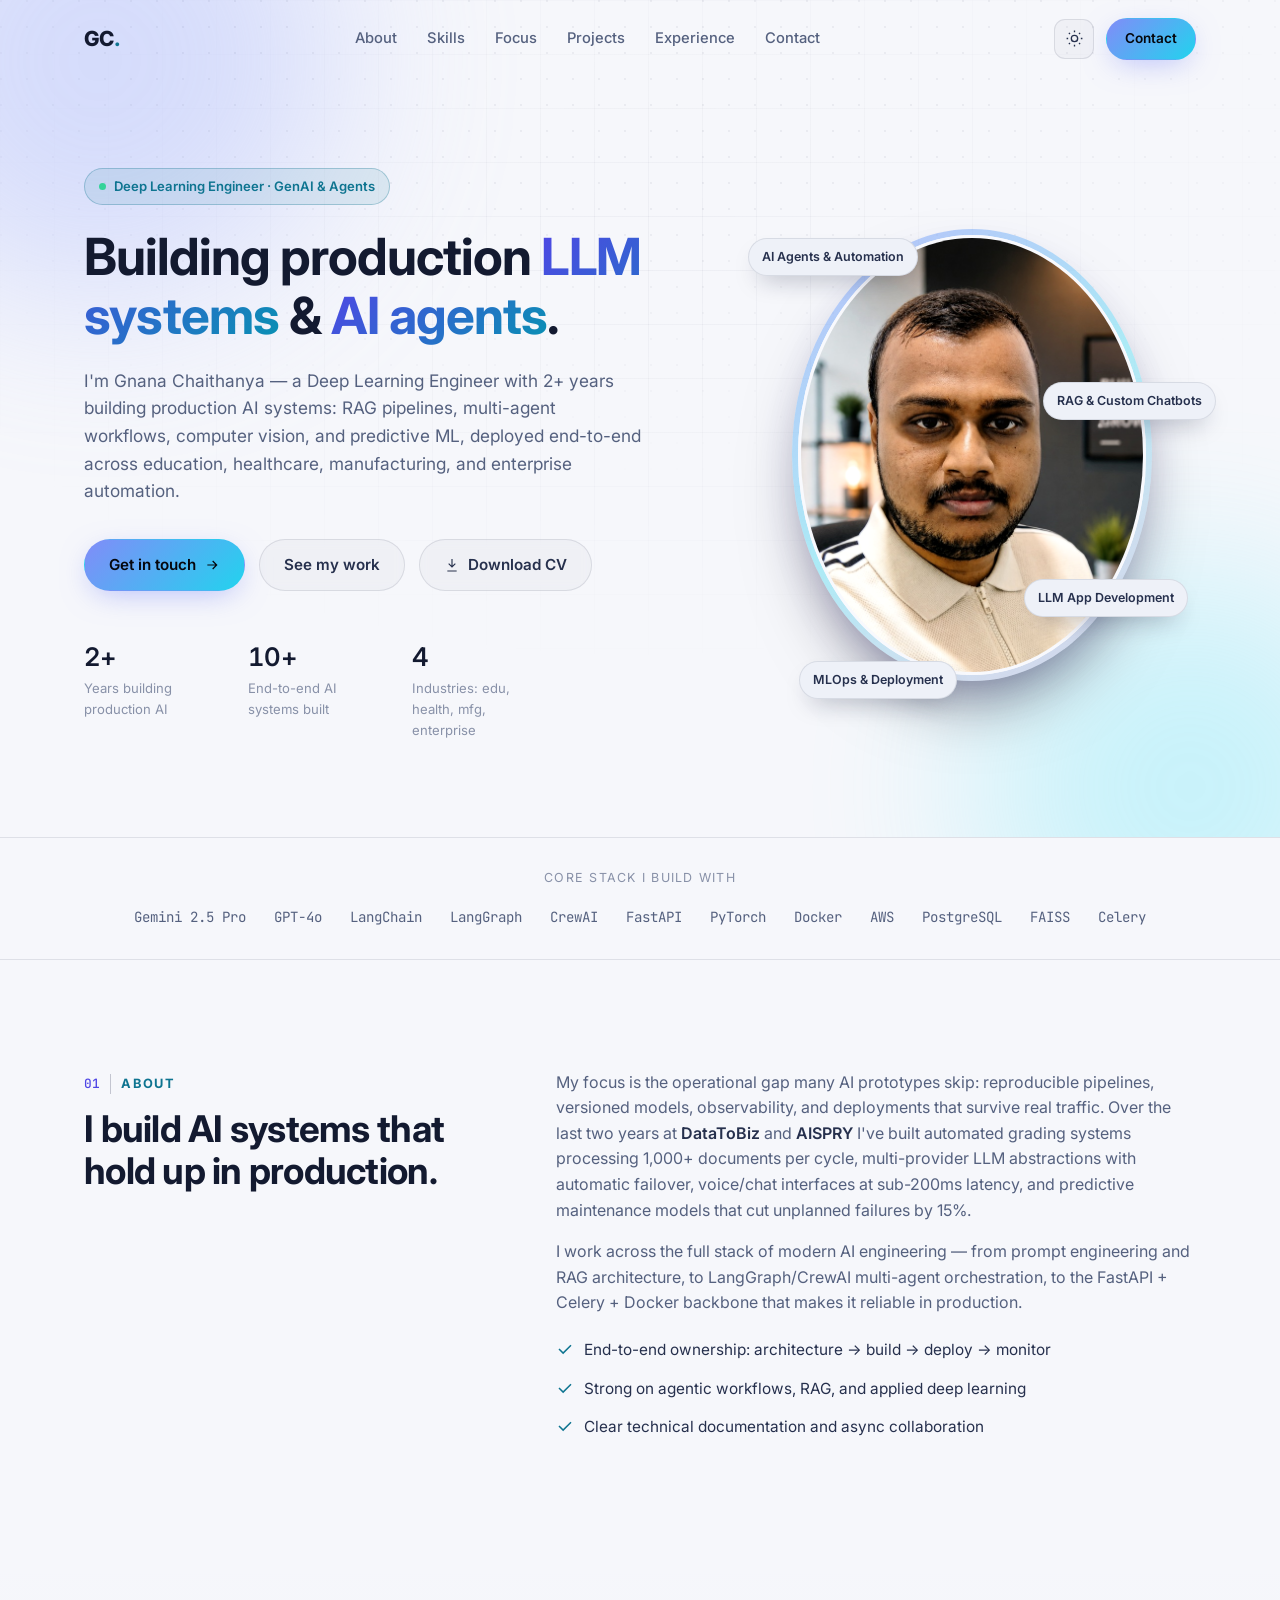
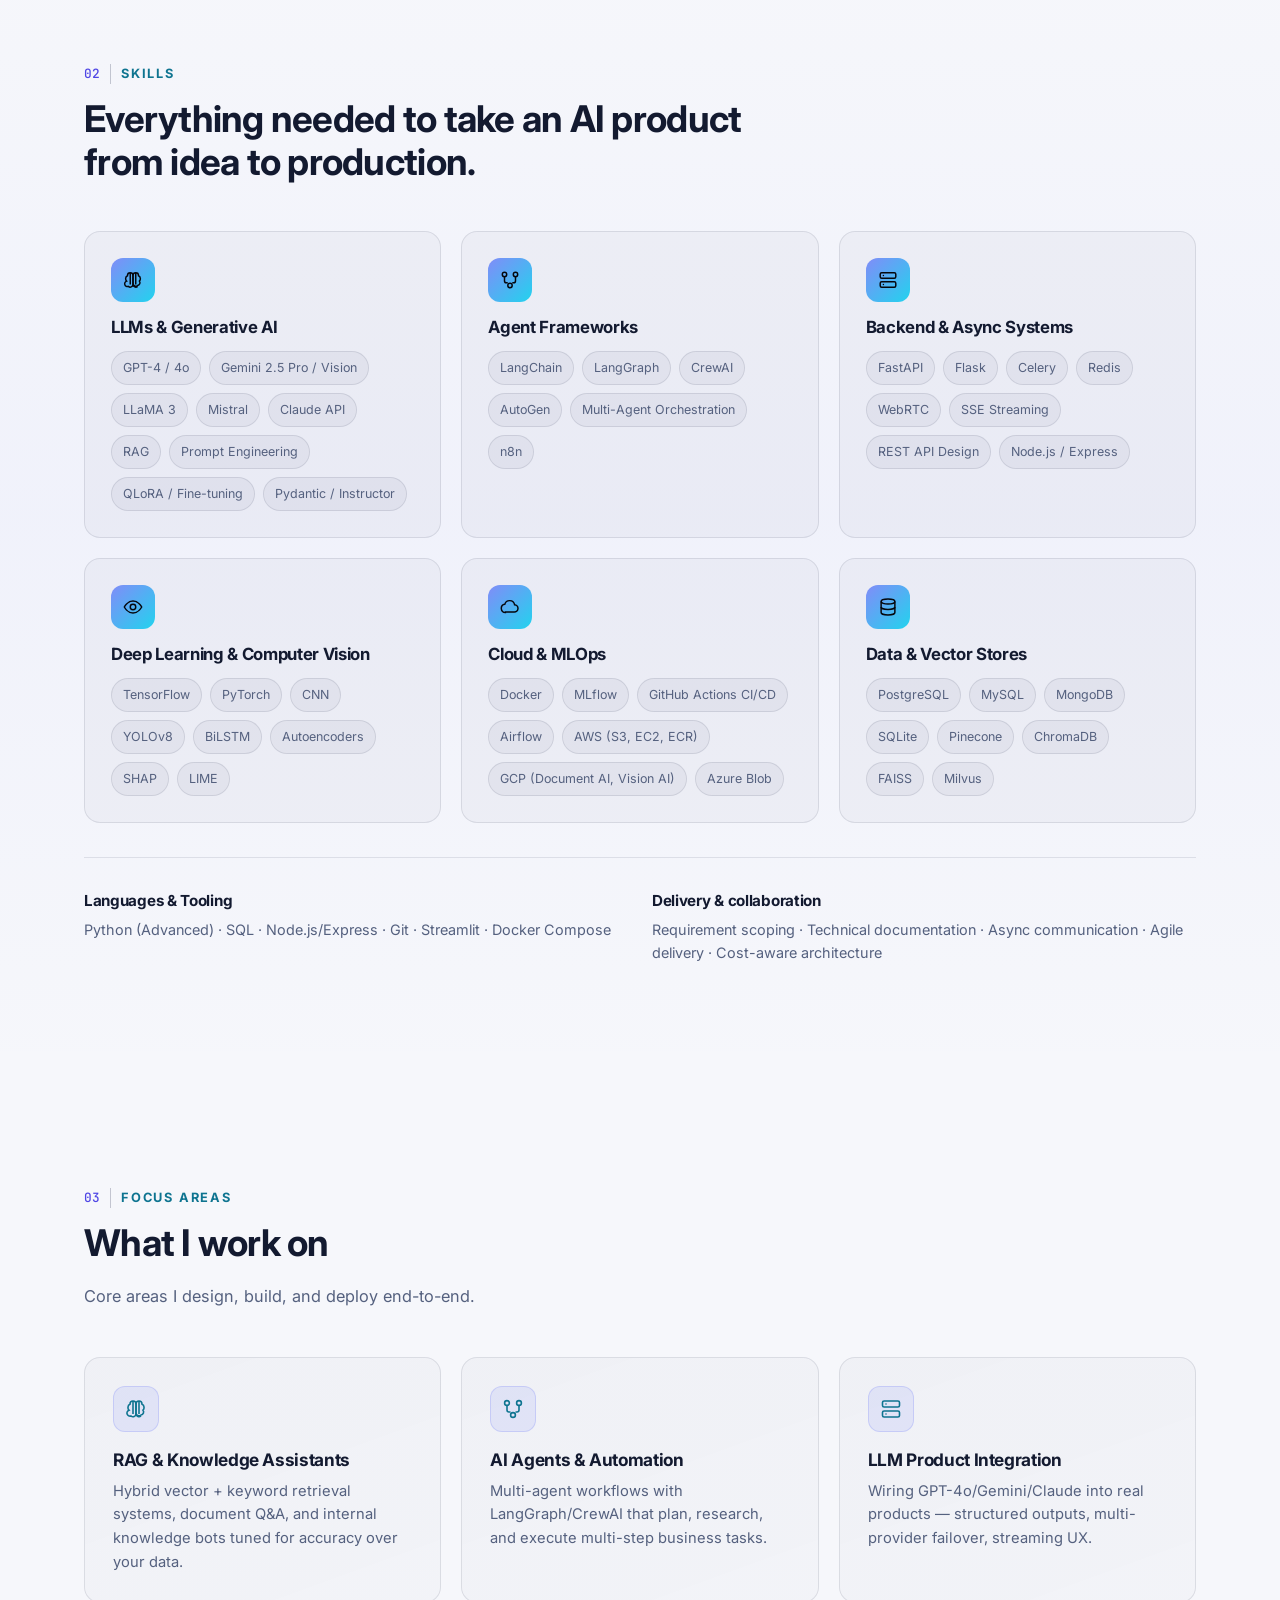
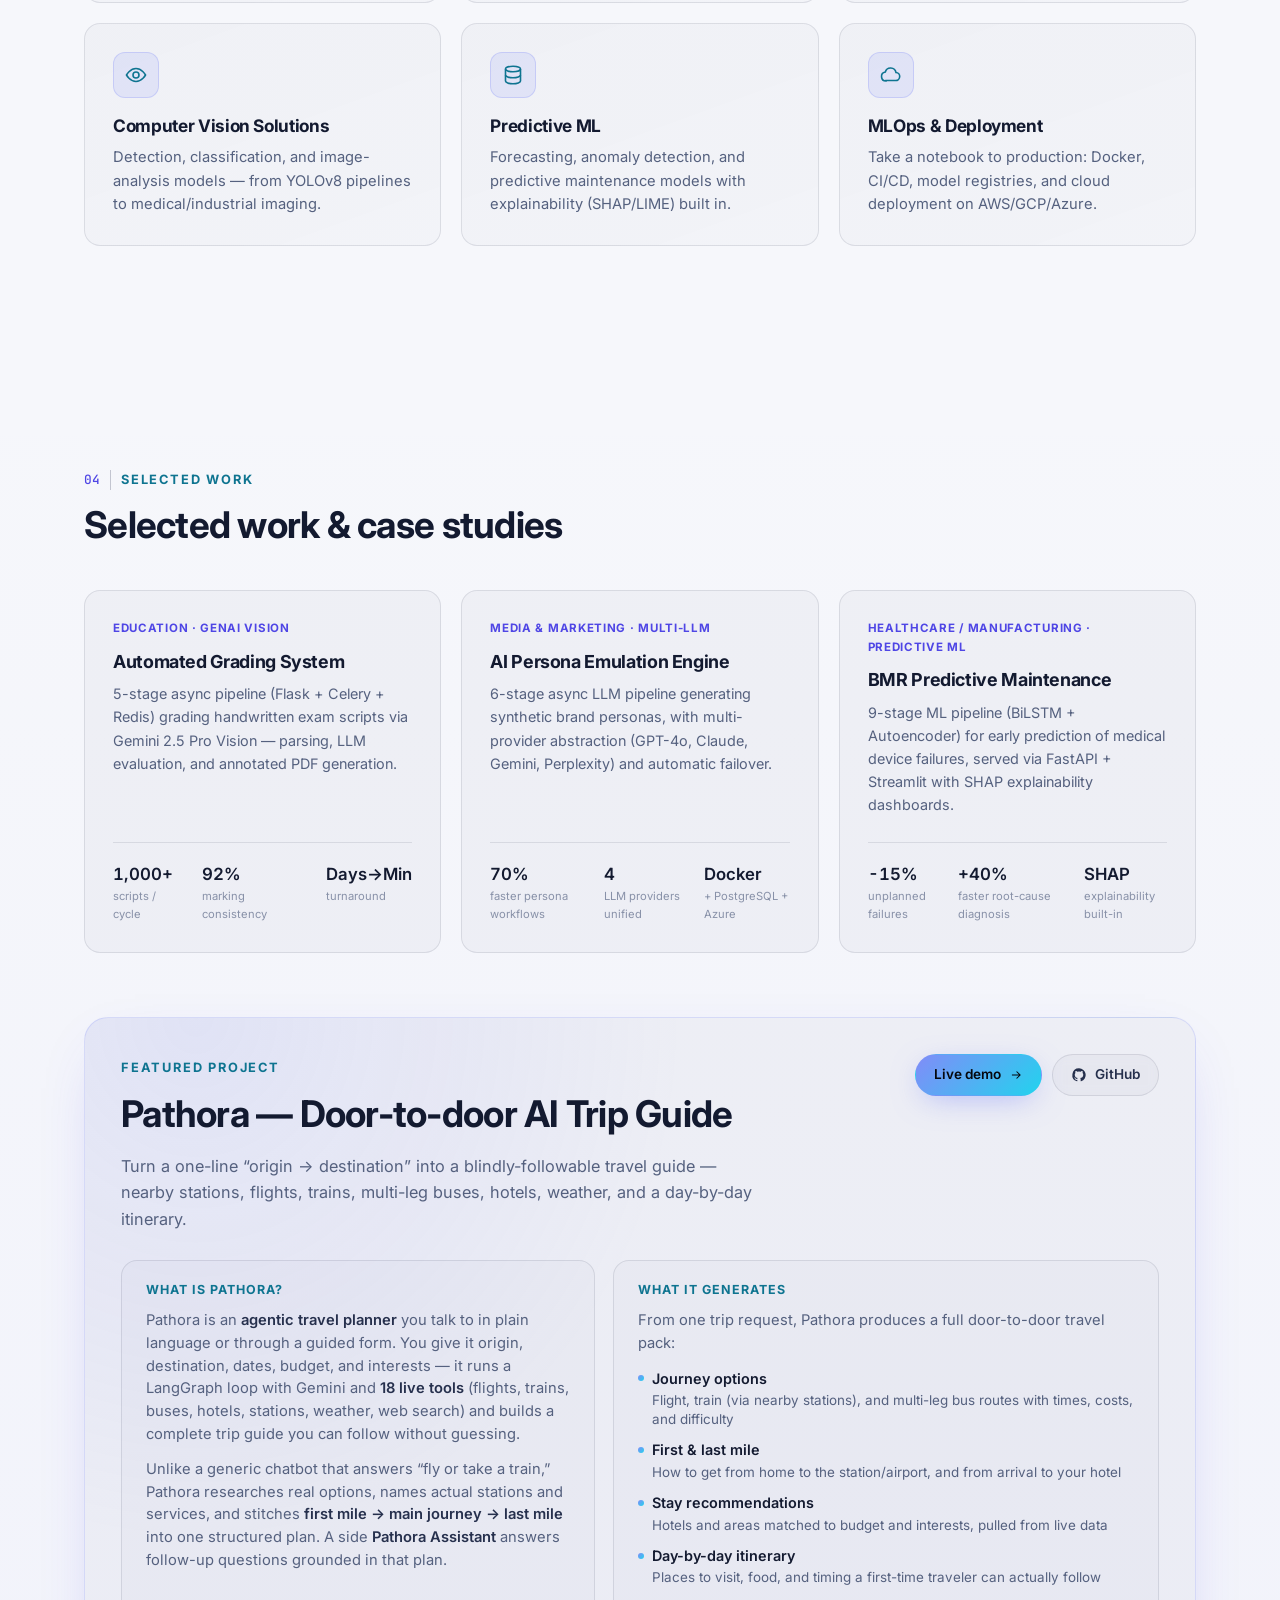
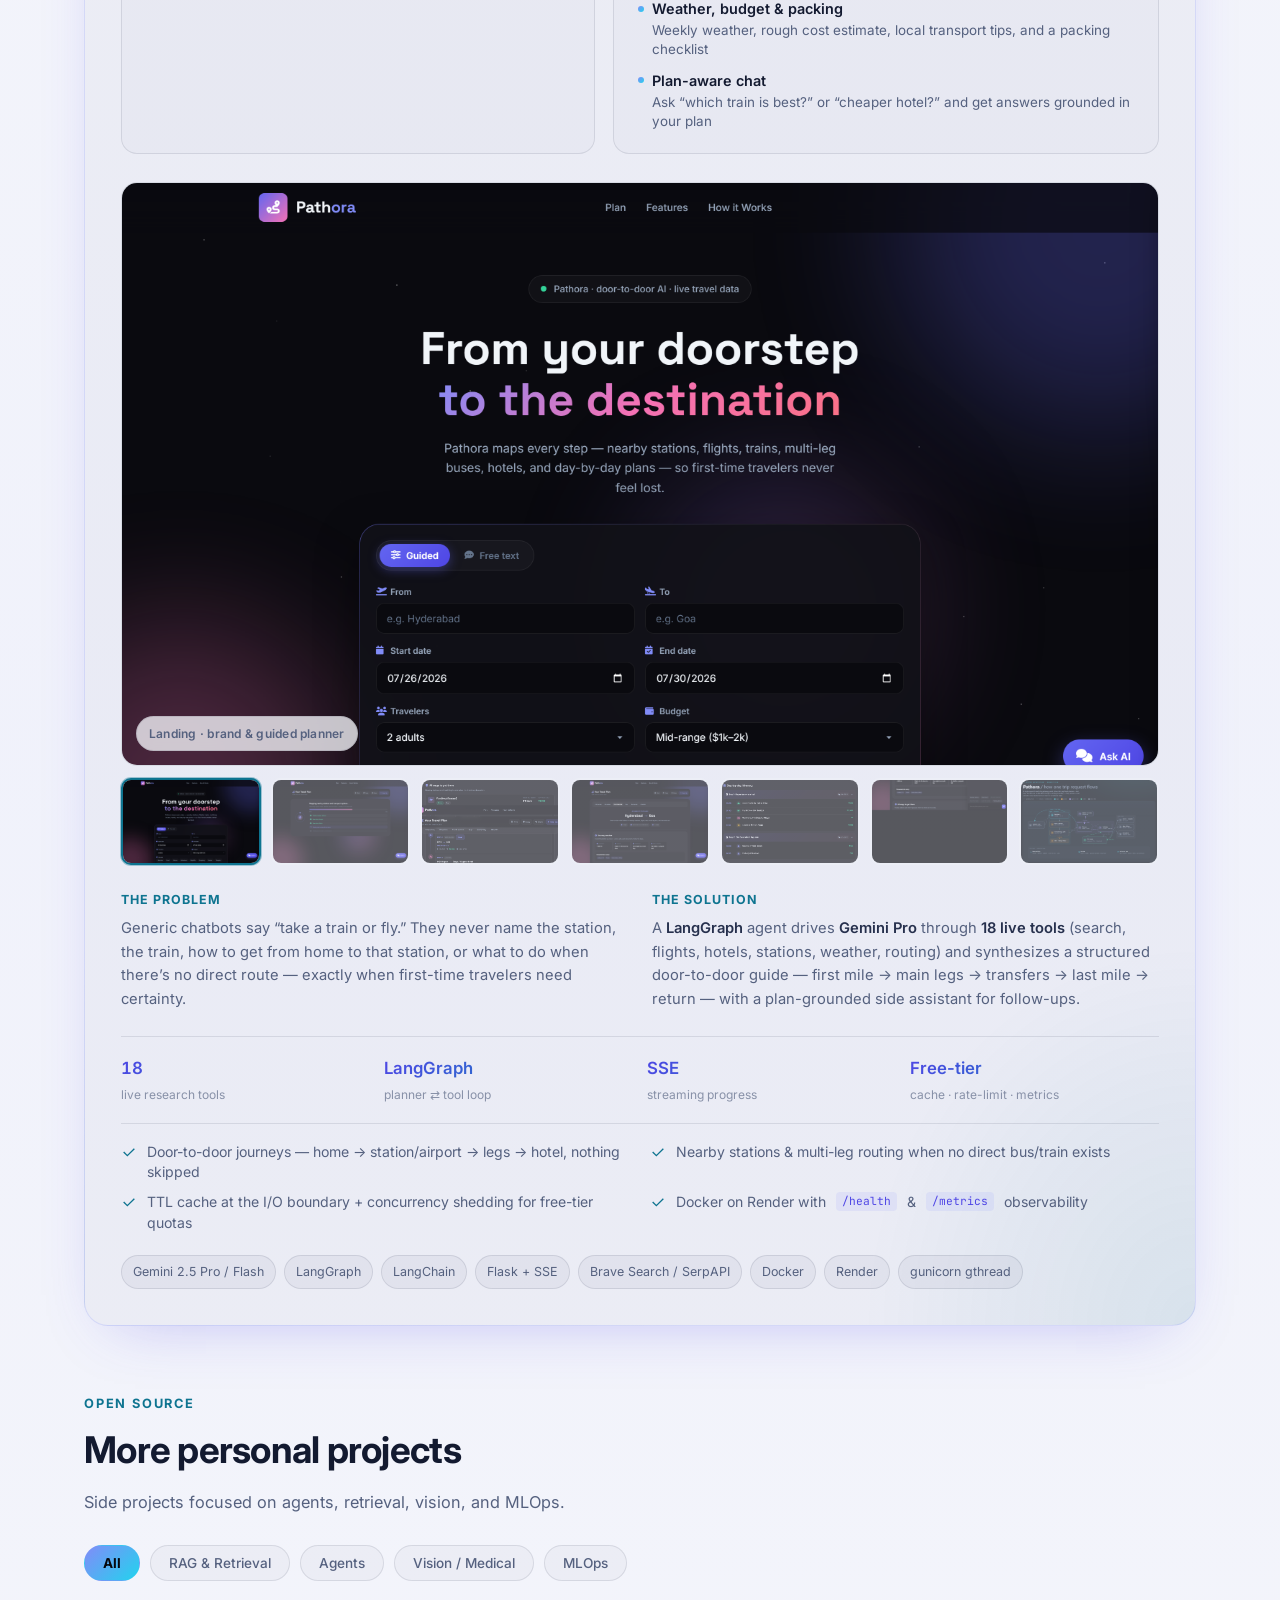
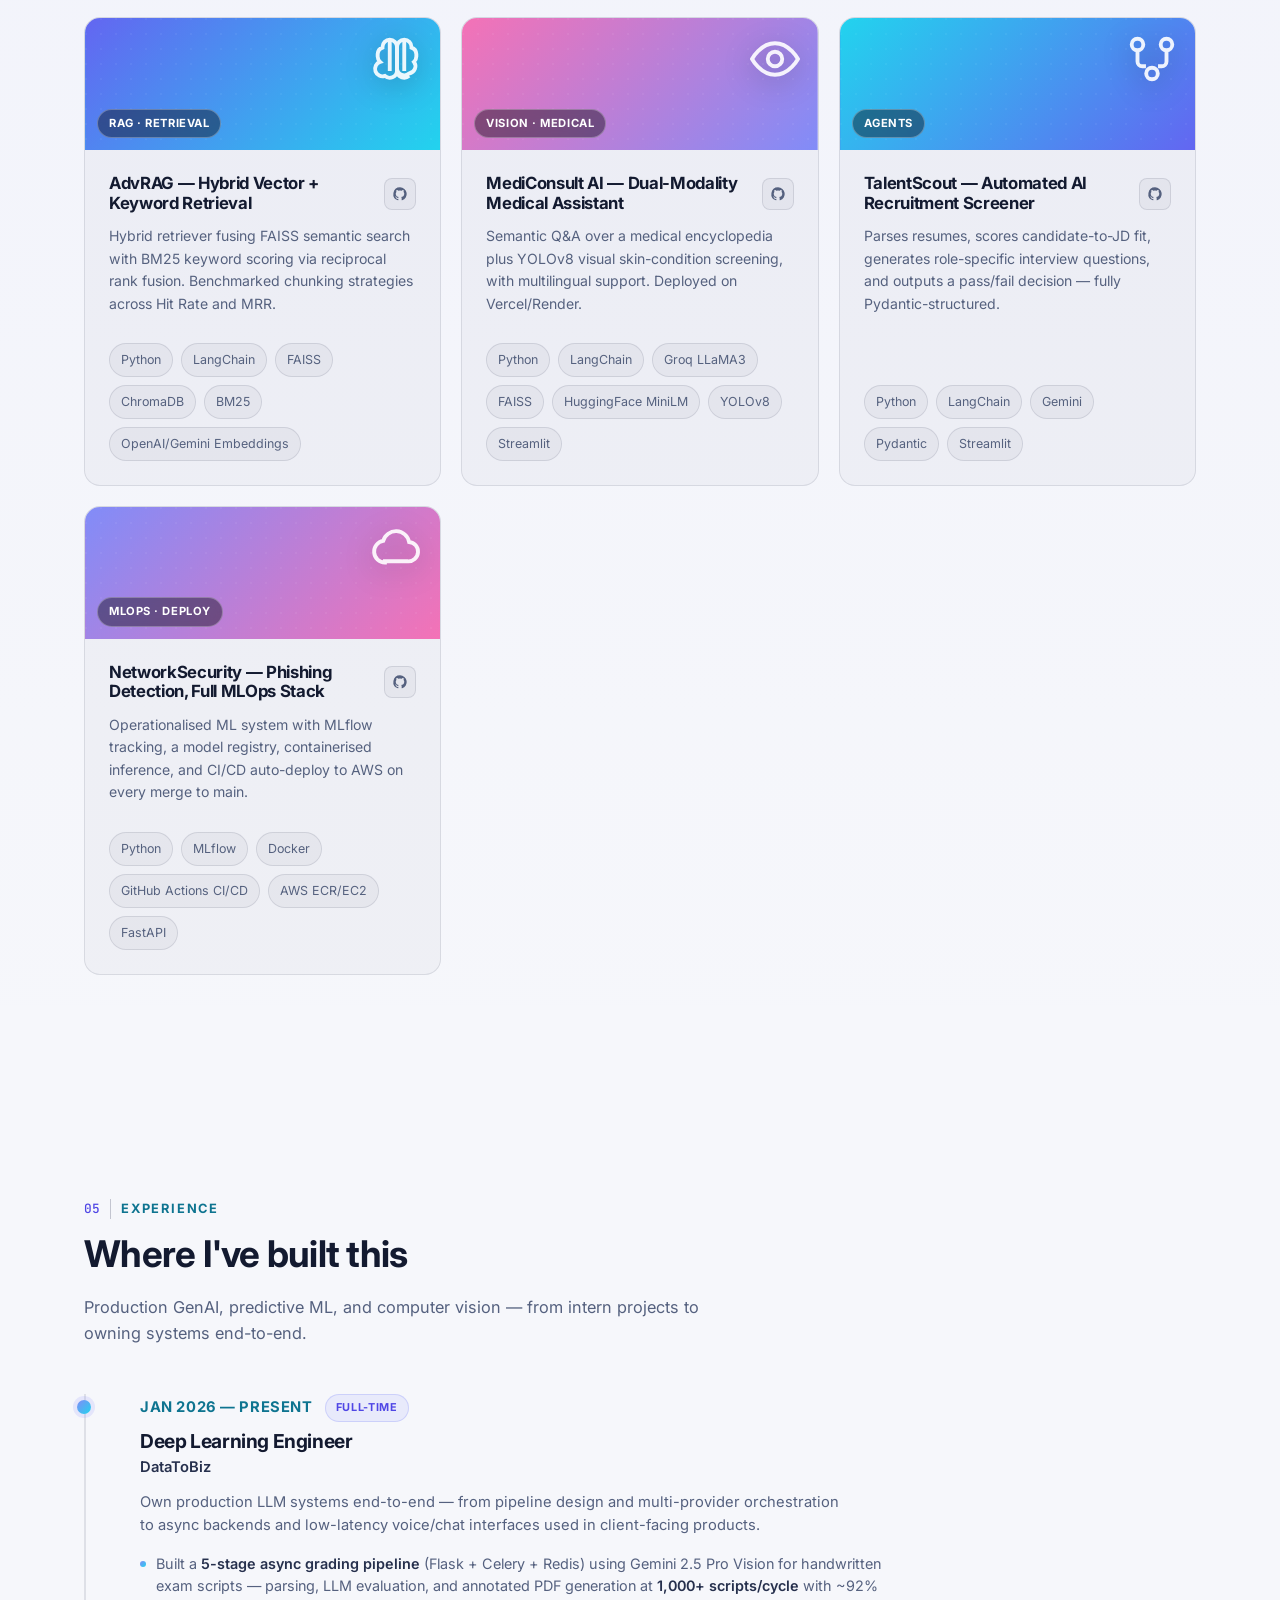
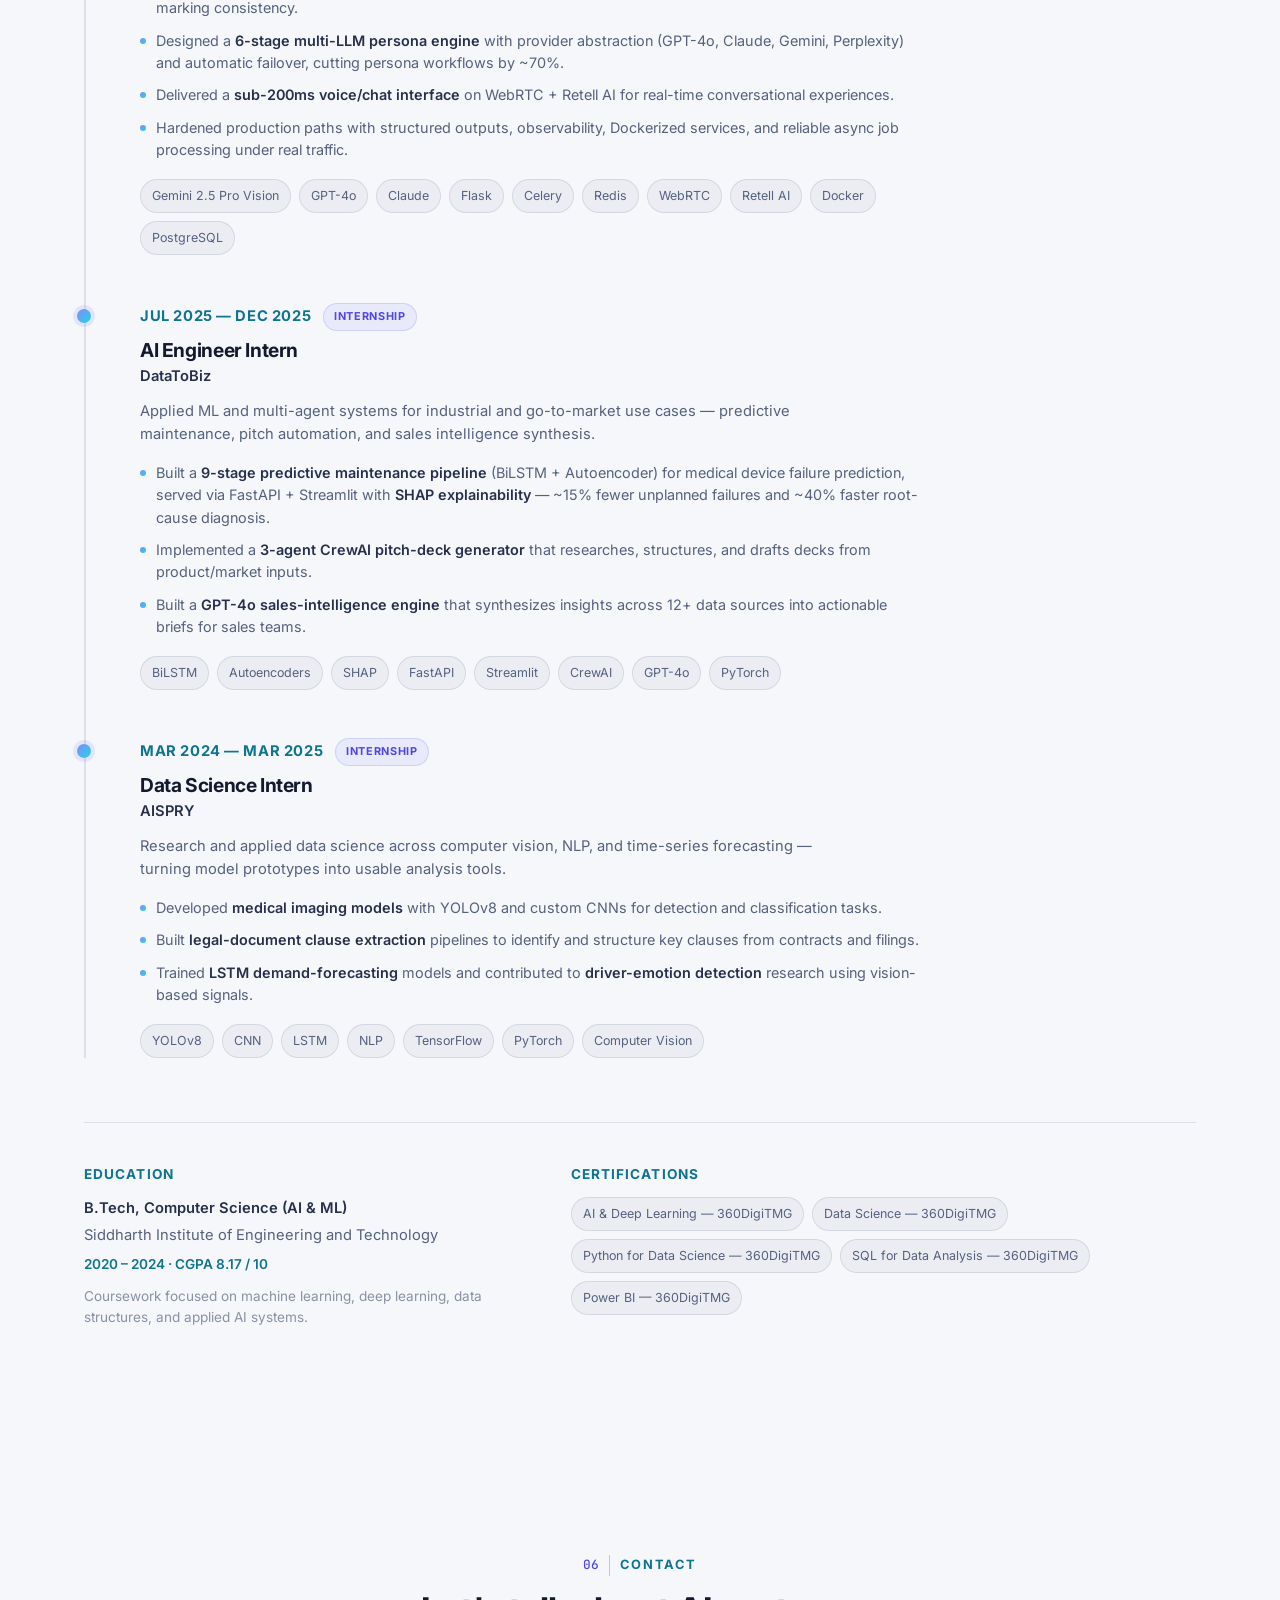
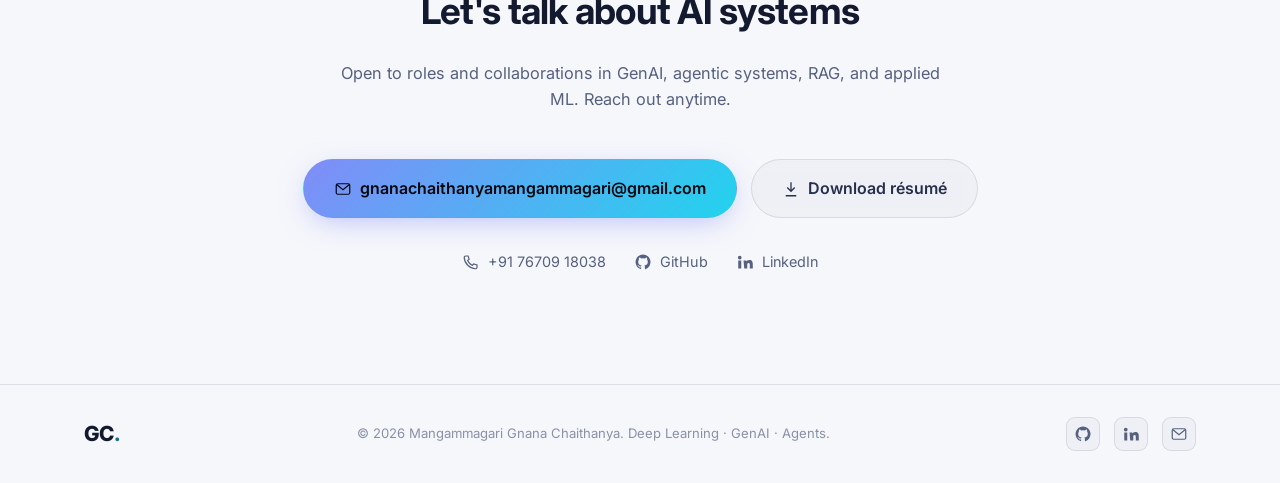
==== commit 62977ece: "css updated" ====
--- a/index.html
+++ b/index.html
@@ -37,7 +37,7 @@
 <link rel="preconnect" href="https://fonts.googleapis.com">
 <link rel="preconnect" href="https://fonts.gstatic.com" crossorigin>
 <link href="https://fonts.googleapis.com/css2?family=Inter:wght@400;500;600;700;800&family=JetBrains+Mono:wght@400;500&display=swap" rel="stylesheet">
-<link rel="stylesheet" href="css/style.css?v=2" />
+<link rel="stylesheet" href="css/style.css?v=3" />
 </head>
 <body>
 
@@ -674,6 +674,6 @@
   <svg width="18" height="18" style="transform:rotate(-90deg)"><use href="#icon-arrow"/></svg>
 </button>
 
-<script src="js/script.js?v=2"></script>
+<script src="js/script.js?v=3"></script>
 </body>
 </html>
--- a/css/style.css
+++ b/css/style.css
@@ -293,11 +293,11 @@
   filter: saturate(0.98) contrast(1.02);
 }
 .badge-float {
-  position: absolute; font-size: 0.78rem; font-weight: 600; color: var(--text);
+  position: absolute; z-index: 2; font-size: 0.78rem; font-weight: 600; color: var(--text);
   background: var(--bg-alt); border: 1px solid var(--border);
   padding: 8px 13px; border-radius: 999px; backdrop-filter: blur(8px);
   animation: float 5s ease-in-out infinite;
-  box-shadow: 0 10px 24px -10px rgba(0,0,0,0.35);
+  box-shadow: 0 12px 26px -12px rgba(15, 23, 55, 0.4);
 }
 .badge-float--1 { top: 2%; left: -12%; animation-delay: 0s; }
 .badge-float--2 { top: 34%; right: -18%; animation-delay: 0.9s; }
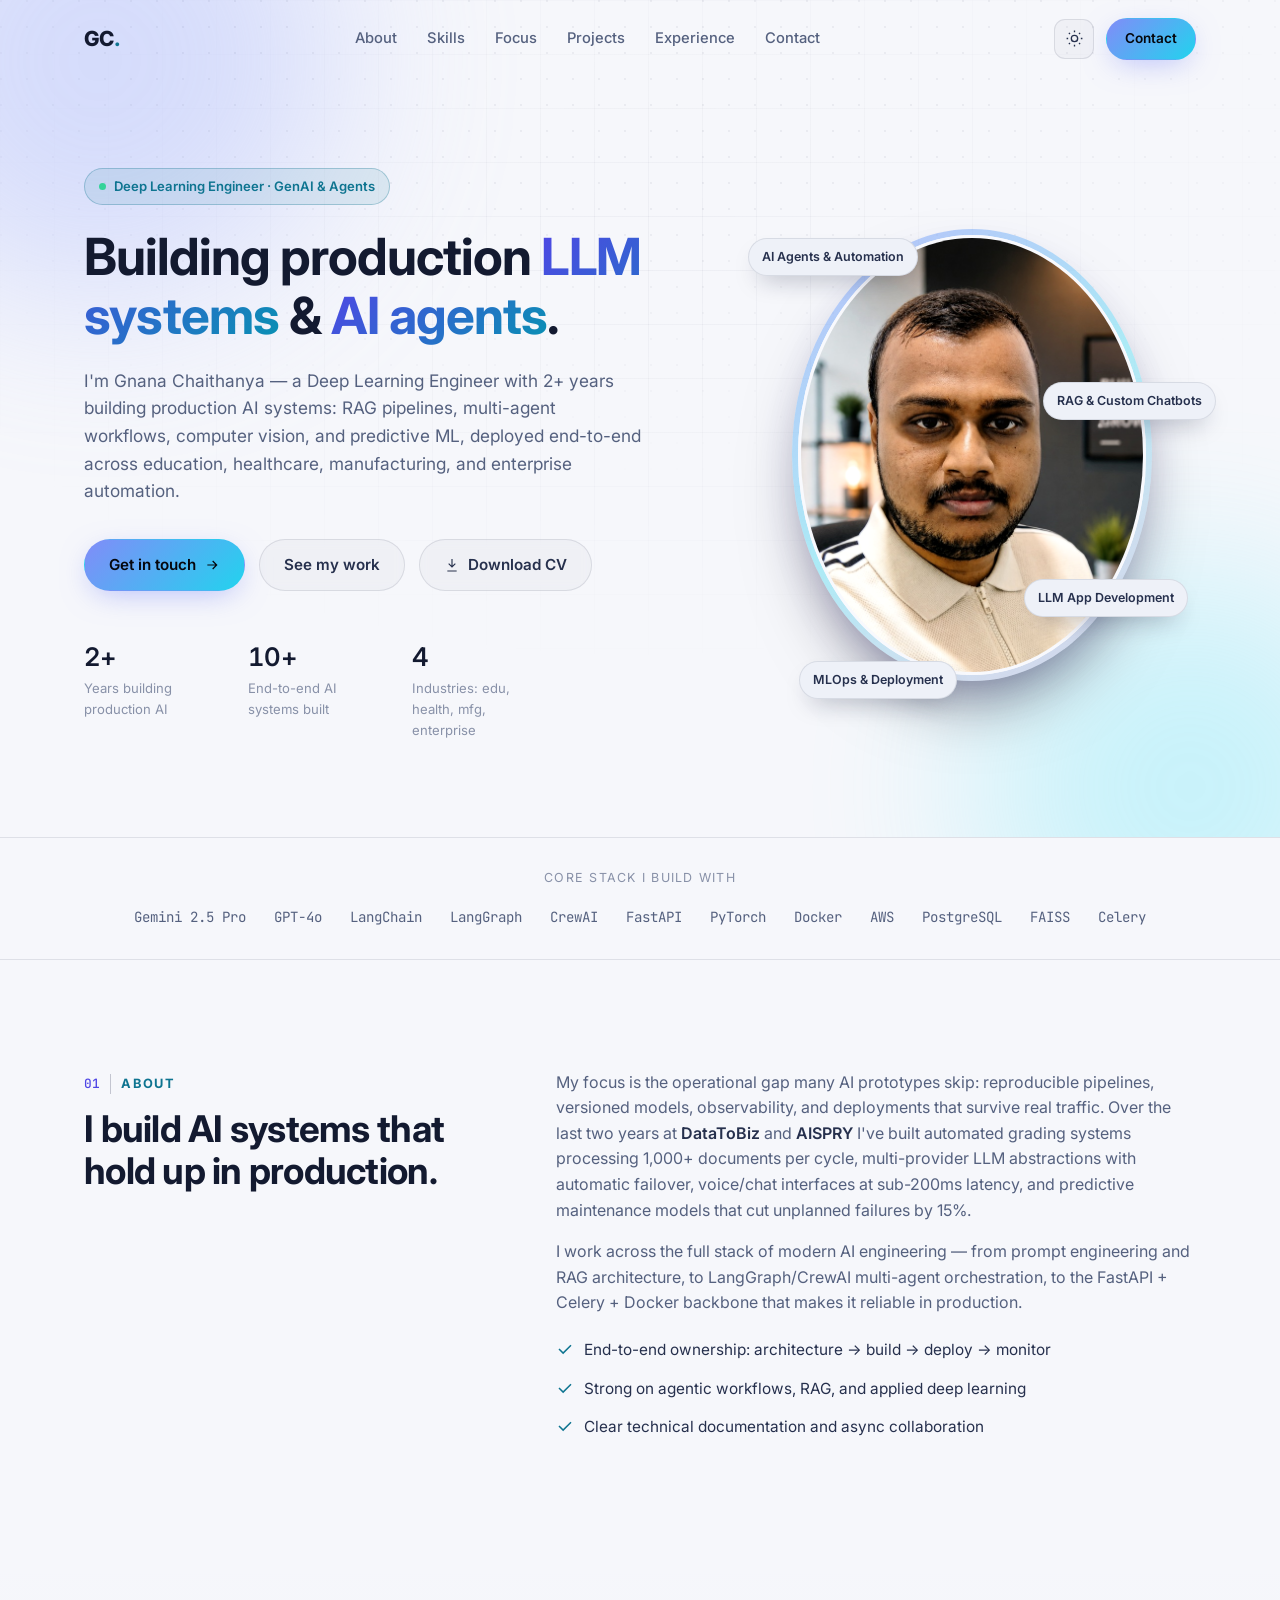
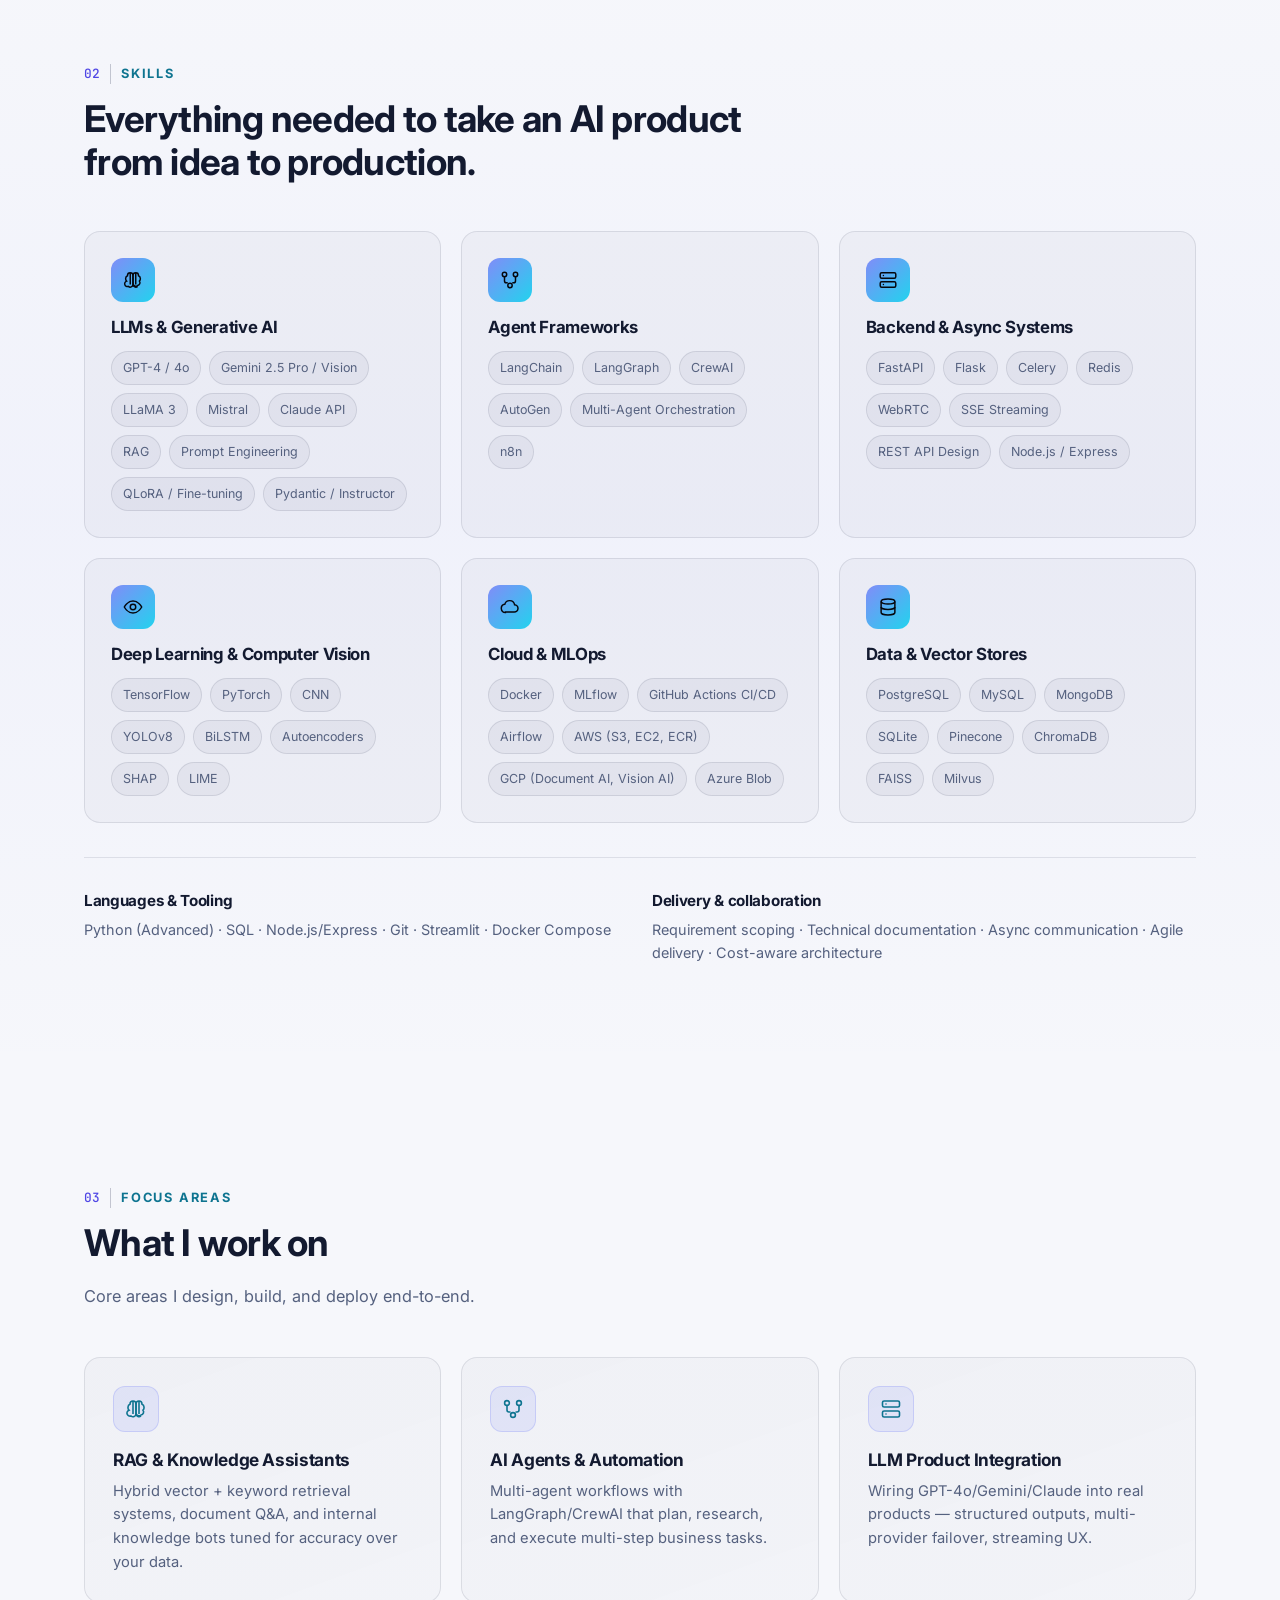
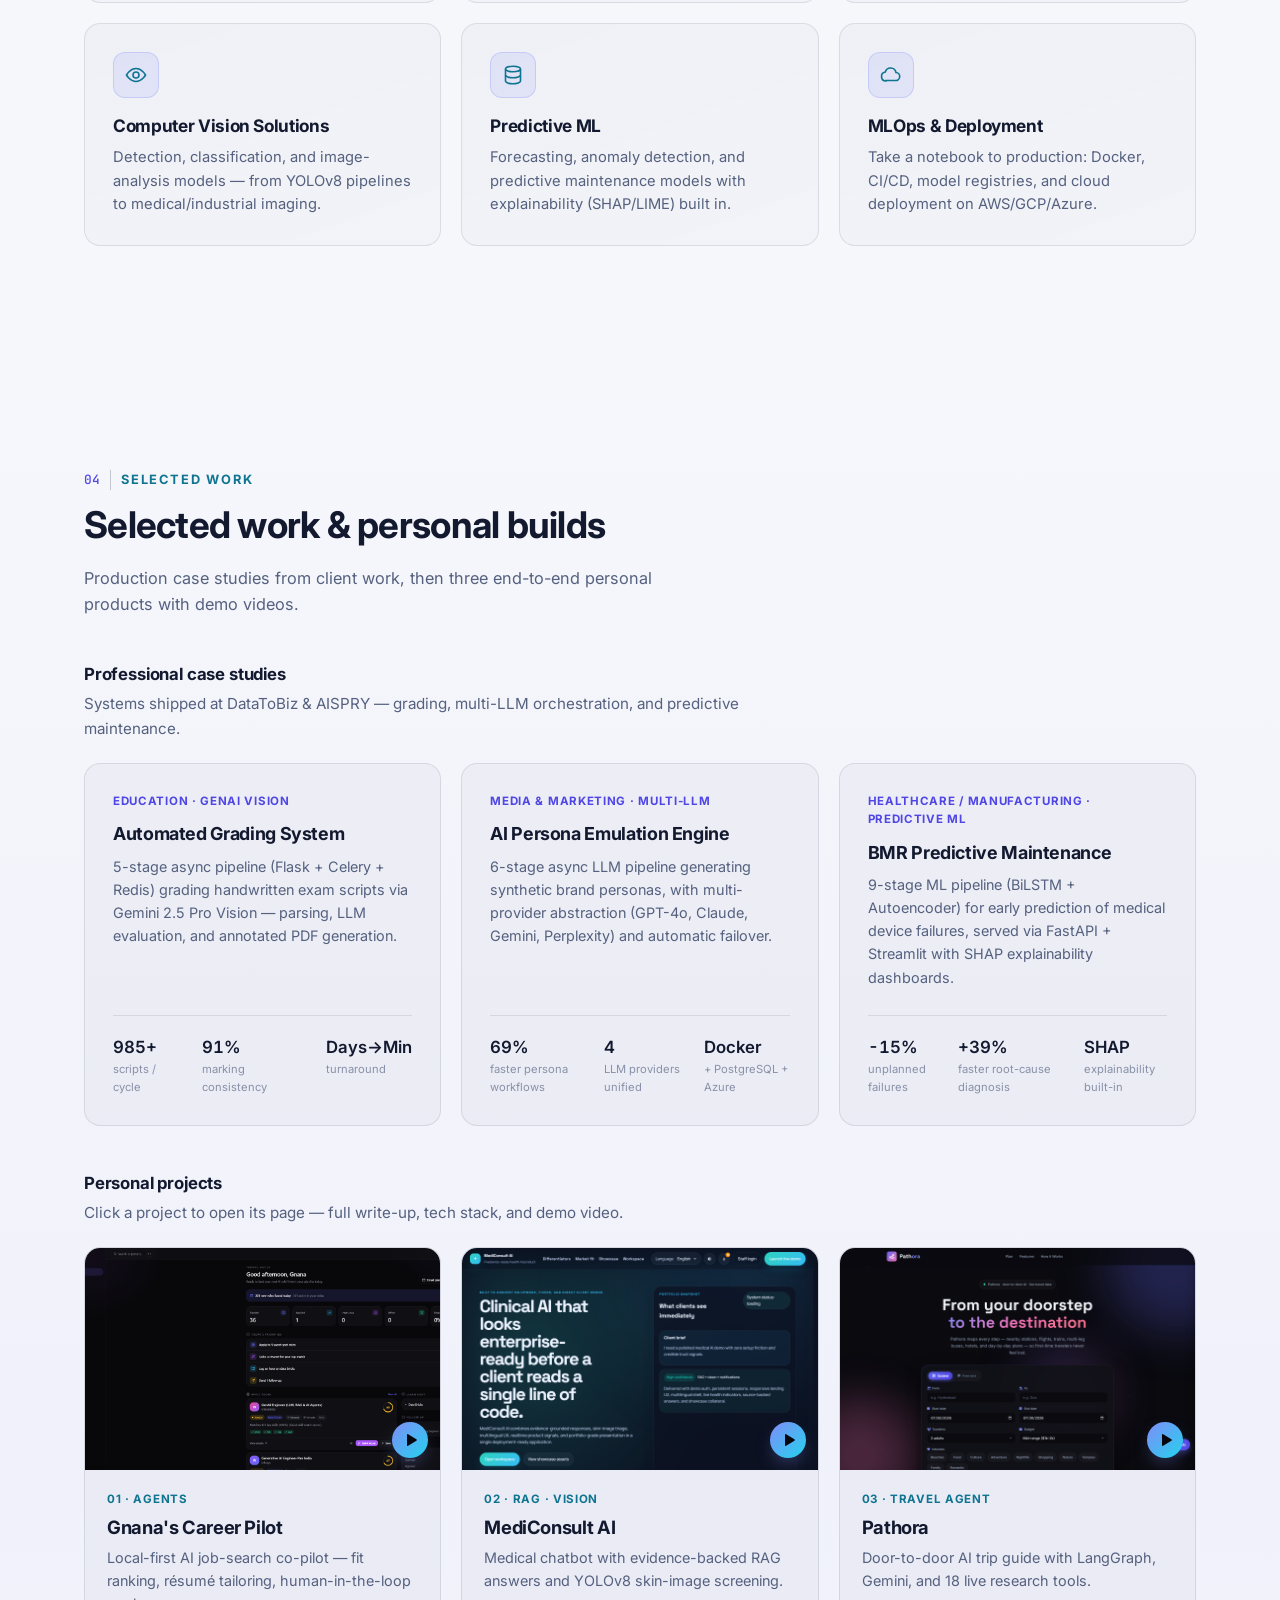
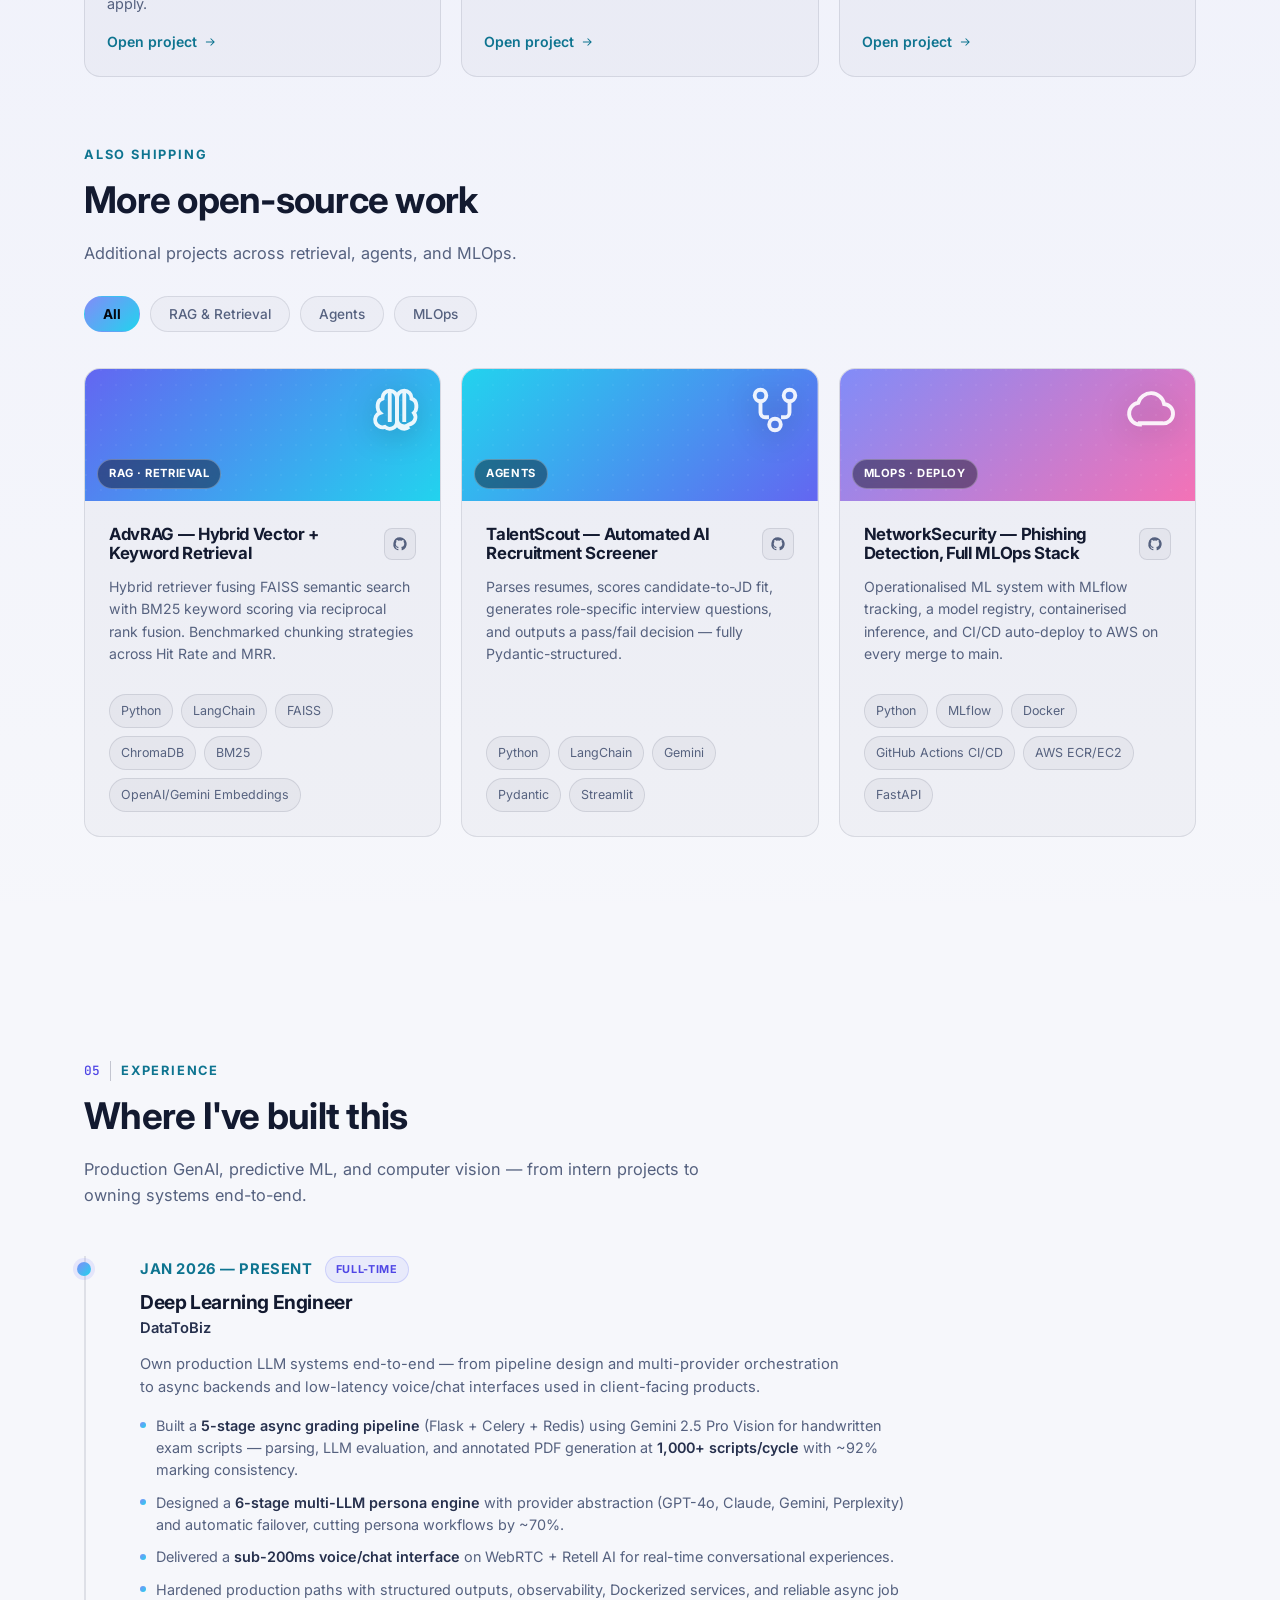
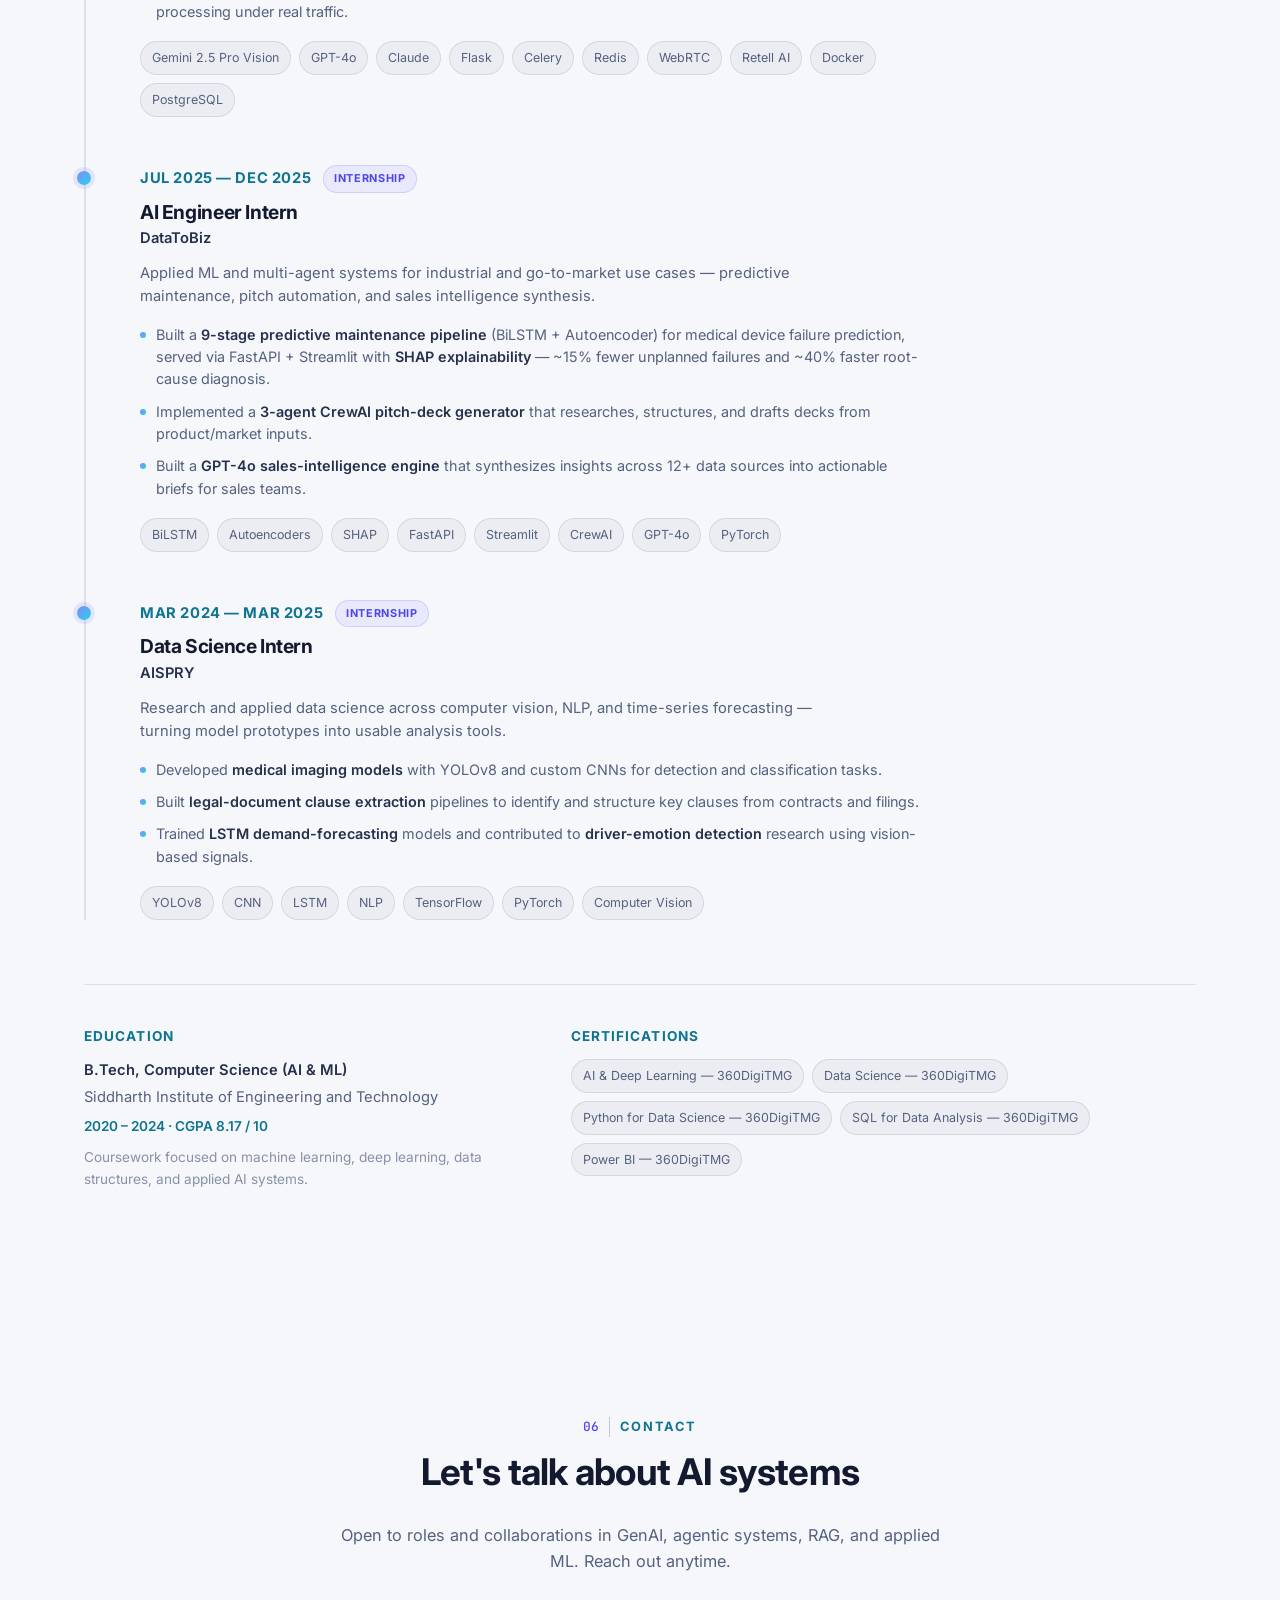
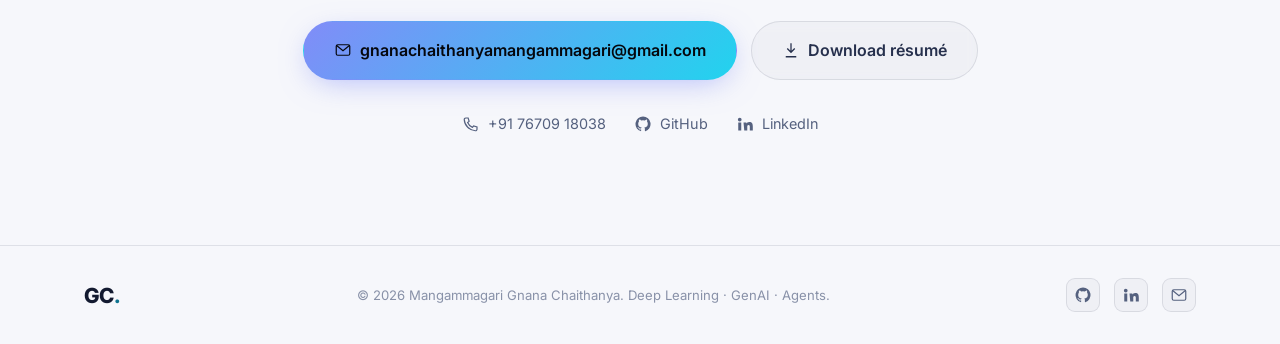
==== commit 053cad1a: "projects added" ====
--- a/index.html
+++ b/index.html
@@ -37,7 +37,7 @@
 <link rel="preconnect" href="https://fonts.googleapis.com">
 <link rel="preconnect" href="https://fonts.gstatic.com" crossorigin>
 <link href="https://fonts.googleapis.com/css2?family=Inter:wght@400;500;600;700;800&family=JetBrains+Mono:wght@400;500&display=swap" rel="stylesheet">
-<link rel="stylesheet" href="css/style.css?v=3" />
+<link rel="stylesheet" href="css/style.css?v=9" />
 </head>
 <body>
 
@@ -63,6 +63,8 @@
   <symbol id="icon-sun" viewBox="0 0 24 24" fill="none" stroke="currentColor" stroke-width="1.7"><circle cx="12" cy="12" r="4"/><path d="M12 2v2M12 20v2M4.9 4.9l1.4 1.4M17.7 17.7l1.4 1.4M2 12h2M20 12h2M4.9 19.1l1.4-1.4M17.7 6.3l1.4-1.4"/></symbol>
   <symbol id="icon-moon" viewBox="0 0 24 24" fill="none" stroke="currentColor" stroke-width="1.7"><path d="M20 14.5A8 8 0 1 1 9.5 4a6.5 6.5 0 0 0 10.5 10.5Z"/></symbol>
   <symbol id="icon-download" viewBox="0 0 24 24" fill="none" stroke="currentColor" stroke-width="1.7"><path d="M12 3v12M7 10l5 5 5-5M5 21h14"/></symbol>
+  <symbol id="icon-play" viewBox="0 0 24 24" fill="currentColor" stroke="none"><path d="M8 5.2v13.6a1 1 0 0 0 1.5.86l11-6.8a1 1 0 0 0 0-1.72l-11-6.8A1 1 0 0 0 8 5.2Z"/></symbol>
+  <symbol id="icon-external" viewBox="0 0 24 24" fill="none" stroke="currentColor" stroke-width="1.7"><path d="M14 4h6v6M10 14 20 4M18 14v5a1 1 0 0 1-1 1H5a1 1 0 0 1-1-1V7a1 1 0 0 1 1-1h5"/></symbol>
 </svg>
 
 <div class="noise-overlay" aria-hidden="true"></div>
@@ -300,201 +302,107 @@
     <div class="container">
       <div class="reveal">
         <p class="section__eyebrow" data-num="04">Selected Work</p>
-        <h2 class="section__title">Selected work &amp; case studies</h2>
-      </div>
-      <div class="case-grid">
-        <div class="case-card reveal">
-          <span class="case-card__tag">Education · GenAI Vision</span>
-          <h3>Automated Grading System</h3>
-          <p>5-stage async pipeline (Flask + Celery + Redis) grading handwritten exam scripts via Gemini 2.5 Pro Vision — parsing, LLM evaluation, and annotated PDF generation.</p>
-          <div class="case-card__stats">
-            <div><strong data-count="1000" data-suffix="+">1,000+</strong><span>scripts / cycle</span></div>
-            <div><strong data-count="92" data-suffix="%">92%</strong><span>marking consistency</span></div>
-            <div><strong>Days→Min</strong><span>turnaround</span></div>
-          </div>
-        </div>
-        <div class="case-card reveal">
-          <span class="case-card__tag">Media &amp; Marketing · Multi-LLM</span>
-          <h3>AI Persona Emulation Engine</h3>
-          <p>6-stage async LLM pipeline generating synthetic brand personas, with multi-provider abstraction (GPT-4o, Claude, Gemini, Perplexity) and automatic failover.</p>
-          <div class="case-card__stats">
-            <div><strong data-count="70" data-suffix="%">70%</strong><span>faster persona workflows</span></div>
-            <div><strong data-count="4">4</strong><span>LLM providers unified</span></div>
-            <div><strong>Docker</strong><span>+ PostgreSQL + Azure</span></div>
-          </div>
-        </div>
-        <div class="case-card reveal">
-          <span class="case-card__tag">Healthcare / Manufacturing · Predictive ML</span>
-          <h3>BMR Predictive Maintenance</h3>
-          <p>9-stage ML pipeline (BiLSTM + Autoencoder) for early prediction of medical device failures, served via FastAPI + Streamlit with SHAP explainability dashboards.</p>
-          <div class="case-card__stats">
-            <div><strong data-count="-15" data-suffix="%">-15%</strong><span>unplanned failures</span></div>
-            <div><strong data-count="40" data-prefix="+" data-suffix="%">+40%</strong><span>faster root-cause diagnosis</span></div>
-            <div><strong>SHAP</strong><span>explainability built-in</span></div>
-          </div>
-        </div>
-      </div>
-
-      <!-- ===== Featured: Pathora ===== -->
-      <div class="featured reveal" id="pathora">
-        <div class="featured__header">
-          <div>
-            <p class="section__eyebrow">Featured project</p>
-            <h2 class="section__title">Pathora — Door-to-door AI Trip Guide</h2>
-            <p class="section__subtitle featured__lede">
-              Turn a one-line “origin → destination” into a blindly-followable travel guide —
-              nearby stations, flights, trains, multi-leg buses, hotels, weather, and a day-by-day itinerary.
-            </p>
-          </div>
-          <div class="featured__links">
-            <a href="https://pathora.onrender.com" class="btn btn--primary btn--sm" target="_blank" rel="noopener">
-              Live demo <svg width="14" height="14"><use href="#icon-arrow"/></svg>
-            </a>
-            <a href="https://github.com/Chaithanya1335/TravelAgent" class="btn btn--ghost btn--sm" target="_blank" rel="noopener">
-              <svg width="16" height="16"><use href="#icon-github"/></svg> GitHub
-            </a>
-          </div>
-        </div>
-
-        <div class="featured__about">
-          <div class="featured__about-card">
-            <h3>What is Pathora?</h3>
-            <p>
-              Pathora is an <strong>agentic travel planner</strong> you talk to in plain language or through a guided form.
-              You give it origin, destination, dates, budget, and interests — it runs a LangGraph loop with Gemini and
-              <strong>18 live tools</strong> (flights, trains, buses, hotels, stations, weather, web search) and builds a
-              complete trip guide you can follow without guessing.
-            </p>
-            <p>
-              Unlike a generic chatbot that answers “fly or take a train,” Pathora researches real options, names actual
-              stations and services, and stitches <strong>first mile → main journey → last mile</strong> into one structured plan.
-              A side <strong>Pathora Assistant</strong> answers follow-up questions grounded in that plan.
-            </p>
-          </div>
-          <div class="featured__about-card featured__about-card--output">
-            <h3>What it generates</h3>
-            <p class="featured__about-intro">From one trip request, Pathora produces a full door-to-door travel pack:</p>
-            <ul class="featured__output-list">
-              <li>
-                <strong>Journey options</strong>
-                <span>Flight, train (via nearby stations), and multi-leg bus routes with times, costs, and difficulty</span>
-              </li>
-              <li>
-                <strong>First &amp; last mile</strong>
-                <span>How to get from home to the station/airport, and from arrival to your hotel</span>
-              </li>
-              <li>
-                <strong>Stay recommendations</strong>
-                <span>Hotels and areas matched to budget and interests, pulled from live data</span>
-              </li>
-              <li>
-                <strong>Day-by-day itinerary</strong>
-                <span>Places to visit, food, and timing a first-time traveler can actually follow</span>
-              </li>
-              <li>
-                <strong>Weather, budget &amp; packing</strong>
-                <span>Weekly weather, rough cost estimate, local transport tips, and a packing checklist</span>
-              </li>
-              <li>
-                <strong>Plan-aware chat</strong>
-                <span>Ask “which train is best?” or “cheaper hotel?” and get answers grounded in your plan</span>
-              </li>
-            </ul>
-          </div>
-        </div>
-
-        <div class="featured__media">
-          <div class="featured__hero">
-            <img
-              id="featuredMainImg"
-              src="assets/projects/pathora/01_hero_pathora.png"
-              alt="Pathora hero — door-to-door AI trip planner"
-              width="1200"
-              height="675"
-              loading="lazy"
-            />
-            <span class="featured__caption" id="featuredCaption">Landing · brand &amp; guided planner</span>
-          </div>
-          <div class="featured__thumbs" id="featuredThumbs" role="tablist" aria-label="Pathora screenshots">
-            <button type="button" class="featured__thumb is-active" data-src="assets/projects/pathora/01_hero_pathora.png" data-caption="Landing · brand &amp; guided planner" aria-label="Hero screenshot">
+        <h2 class="section__title">Selected work &amp; personal builds</h2>
+        <p class="section__subtitle">Production case studies from client work, then three end-to-end personal products with demo videos.</p>
+      </div>
+
+      <div class="projects-block reveal">
+        <div class="projects-block__head">
+          <h3 class="projects-block__title">Professional case studies</h3>
+          <p class="projects-block__lede">Systems shipped at DataToBiz &amp; AISPRY — grading, multi-LLM orchestration, and predictive maintenance.</p>
+        </div>
+        <div class="case-grid">
+          <div class="case-card reveal">
+            <span class="case-card__tag">Education · GenAI Vision</span>
+            <h3>Automated Grading System</h3>
+            <p>5-stage async pipeline (Flask + Celery + Redis) grading handwritten exam scripts via Gemini 2.5 Pro Vision — parsing, LLM evaluation, and annotated PDF generation.</p>
+            <div class="case-card__stats">
+              <div><strong data-count="1000" data-suffix="+">1,000+</strong><span>scripts / cycle</span></div>
+              <div><strong data-count="92" data-suffix="%">92%</strong><span>marking consistency</span></div>
+              <div><strong>Days→Min</strong><span>turnaround</span></div>
+            </div>
+          </div>
+          <div class="case-card reveal">
+            <span class="case-card__tag">Media &amp; Marketing · Multi-LLM</span>
+            <h3>AI Persona Emulation Engine</h3>
+            <p>6-stage async LLM pipeline generating synthetic brand personas, with multi-provider abstraction (GPT-4o, Claude, Gemini, Perplexity) and automatic failover.</p>
+            <div class="case-card__stats">
+              <div><strong data-count="70" data-suffix="%">70%</strong><span>faster persona workflows</span></div>
+              <div><strong data-count="4">4</strong><span>LLM providers unified</span></div>
+              <div><strong>Docker</strong><span>+ PostgreSQL + Azure</span></div>
+            </div>
+          </div>
+          <div class="case-card reveal">
+            <span class="case-card__tag">Healthcare / Manufacturing · Predictive ML</span>
+            <h3>BMR Predictive Maintenance</h3>
+            <p>9-stage ML pipeline (BiLSTM + Autoencoder) for early prediction of medical device failures, served via FastAPI + Streamlit with SHAP explainability dashboards.</p>
+            <div class="case-card__stats">
+              <div><strong data-count="-15" data-suffix="%">-15%</strong><span>unplanned failures</span></div>
+              <div><strong data-count="40" data-prefix="+" data-suffix="%">+40%</strong><span>faster root-cause diagnosis</span></div>
+              <div><strong>SHAP</strong><span>explainability built-in</span></div>
+            </div>
+          </div>
+        </div>
+      </div>
+
+      <div class="projects-block reveal" id="personal-projects">
+        <div class="projects-block__head">
+          <h3 class="projects-block__title">Personal projects</h3>
+          <p class="projects-block__lede">Click a project to open its page — full write-up, tech stack, and demo video.</p>
+        </div>
+
+        <div class="spotlight-grid">
+          <a class="spotlight-card" href="projects/career-pilot.html">
+            <div class="spotlight-card__media">
+              <img src="assets/projects/career-pilot/01-today-copilot.png" alt="" loading="lazy" />
+              <span class="spotlight-card__play" aria-hidden="true"><svg width="18" height="18"><use href="#icon-play"/></svg></span>
+            </div>
+            <div class="spotlight-card__body">
+              <span class="spotlight-card__tag">01 · Agents</span>
+              <h3>Gnana's Career Pilot</h3>
+              <p>Local-first AI job-search co-pilot — fit ranking, résumé tailoring, human-in-the-loop apply.</p>
+              <span class="spotlight-card__cta">Open project <svg width="14" height="14"><use href="#icon-arrow"/></svg></span>
+            </div>
+          </a>
+
+          <a class="spotlight-card" href="projects/mediconsult.html">
+            <div class="spotlight-card__media">
+              <img src="assets/projects/mediconsult/landing-overview.png" alt="" loading="lazy" />
+              <span class="spotlight-card__play" aria-hidden="true"><svg width="18" height="18"><use href="#icon-play"/></svg></span>
+            </div>
+            <div class="spotlight-card__body">
+              <span class="spotlight-card__tag">02 · RAG · Vision</span>
+              <h3>MediConsult AI</h3>
+              <p>Medical chatbot with evidence-backed RAG answers and YOLOv8 skin-image screening.</p>
+              <span class="spotlight-card__cta">Open project <svg width="14" height="14"><use href="#icon-arrow"/></svg></span>
+            </div>
+          </a>
+
+          <a class="spotlight-card" href="projects/pathora.html">
+            <div class="spotlight-card__media">
               <img src="assets/projects/pathora/01_hero_pathora.png" alt="" loading="lazy" />
-            </button>
-            <button type="button" class="featured__thumb" data-src="assets/projects/pathora/05_agent_research.png" data-caption="Live agent research · multi-tool progress via SSE" aria-label="Agent research screenshot">
-              <img src="assets/projects/pathora/05_agent_research.png" alt="" loading="lazy" />
-            </button>
-            <button type="button" class="featured__thumb" data-src="assets/projects/pathora/07_journey_options.png" data-caption="Door-to-door options · flight, nearby stations, multi-leg bus" aria-label="Journey options screenshot">
-              <img src="assets/projects/pathora/07_journey_options.png" alt="" loading="lazy" />
-            </button>
-            <button type="button" class="featured__thumb" data-src="assets/projects/pathora/06_plan_overview.png" data-caption="Structured travel plan overview from live data" aria-label="Plan overview screenshot">
-              <img src="assets/projects/pathora/06_plan_overview.png" alt="" loading="lazy" />
-            </button>
-            <button type="button" class="featured__thumb" data-src="assets/projects/pathora/09_day_by_day.png" data-caption="Day-by-day itinerary a first-time traveler can follow" aria-label="Day-by-day screenshot">
-              <img src="assets/projects/pathora/09_day_by_day.png" alt="" loading="lazy" />
-            </button>
-            <button type="button" class="featured__thumb" data-src="assets/projects/pathora/10_assistant_with_plan.png" data-caption="Pathora Assistant · chat grounded in the generated plan" aria-label="Assistant screenshot">
-              <img src="assets/projects/pathora/10_assistant_with_plan.png" alt="" loading="lazy" />
-            </button>
-            <button type="button" class="featured__thumb" data-src="assets/projects/pathora/01_architecture_flow_dark.png" data-caption="Architecture · LangGraph planner ↔ tools with cache &amp; guards" aria-label="Architecture diagram">
-              <img src="assets/projects/pathora/01_architecture_flow_dark.png" alt="" loading="lazy" />
-            </button>
-          </div>
-        </div>
-
-        <div class="featured__body">
-          <div class="featured__problem">
-            <h3>The problem</h3>
-            <p>
-              Generic chatbots say “take a train or fly.” They never name the station, the train, how to get from
-              home to that station, or what to do when there’s no direct route — exactly when first-time travelers need certainty.
-            </p>
-          </div>
-          <div class="featured__solution">
-            <h3>The solution</h3>
-            <p>
-              A <strong>LangGraph</strong> agent drives <strong>Gemini Pro</strong> through <strong>18 live tools</strong>
-              (search, flights, hotels, stations, weather, routing) and synthesizes a structured door-to-door guide —
-              first mile → main legs → transfers → last mile → return — with a plan-grounded side assistant for follow-ups.
-            </p>
-          </div>
-        </div>
-
-        <div class="featured__stats">
-          <div><strong data-count="18">18</strong><span>live research tools</span></div>
-          <div><strong>LangGraph</strong><span>planner ⇄ tool loop</span></div>
-          <div><strong>SSE</strong><span>streaming progress</span></div>
-          <div><strong>Free-tier</strong><span>cache · rate-limit · metrics</span></div>
-        </div>
-
-        <ul class="featured__highlights">
-          <li><svg width="16" height="16"><use href="#icon-check"/></svg> Door-to-door journeys — home → station/airport → legs → hotel, nothing skipped</li>
-          <li><svg width="16" height="16"><use href="#icon-check"/></svg> Nearby stations &amp; multi-leg routing when no direct bus/train exists</li>
-          <li><svg width="16" height="16"><use href="#icon-check"/></svg> TTL cache at the I/O boundary + concurrency shedding for free-tier quotas</li>
-          <li><svg width="16" height="16"><use href="#icon-check"/></svg> Docker on Render with <code>/health</code> &amp; <code>/metrics</code> observability</li>
-        </ul>
-
-        <div class="tags featured__stack">
-          <span>Gemini 2.5 Pro / Flash</span>
-          <span>LangGraph</span>
-          <span>LangChain</span>
-          <span>Flask + SSE</span>
-          <span>Brave Search / SerpAPI</span>
-          <span>Docker</span>
-          <span>Render</span>
-          <span>gunicorn gthread</span>
-        </div>
-      </div>
-
-      <div class="reveal" style="margin-top:4rem;">
-        <p class="section__eyebrow">Open Source</p>
-        <h2 class="section__title">More personal projects</h2>
-        <p class="section__subtitle">Side projects focused on agents, retrieval, vision, and MLOps.</p>
+              <span class="spotlight-card__play" aria-hidden="true"><svg width="18" height="18"><use href="#icon-play"/></svg></span>
+            </div>
+            <div class="spotlight-card__body">
+              <span class="spotlight-card__tag">03 · Travel agent</span>
+              <h3>Pathora</h3>
+              <p>Door-to-door AI trip guide with LangGraph, Gemini, and 18 live research tools.</p>
+              <span class="spotlight-card__cta">Open project <svg width="14" height="14"><use href="#icon-arrow"/></svg></span>
+            </div>
+          </a>
+        </div>
+      </div>
+
+      <div class="reveal more-projects-head">
+        <p class="section__eyebrow">Also shipping</p>
+        <h2 class="section__title">More open-source work</h2>
+        <p class="section__subtitle">Additional projects across retrieval, agents, and MLOps.</p>
       </div>
 
       <div class="filters reveal" id="filters">
         <button class="filter-btn is-active" data-filter="all">All</button>
         <button class="filter-btn" data-filter="rag">RAG &amp; Retrieval</button>
         <button class="filter-btn" data-filter="agents">Agents</button>
-        <button class="filter-btn" data-filter="vision">Vision / Medical</button>
         <button class="filter-btn" data-filter="mlops">MLOps</button>
       </div>
 
@@ -674,6 +582,6 @@
   <svg width="18" height="18" style="transform:rotate(-90deg)"><use href="#icon-arrow"/></svg>
 </button>
 
-<script src="js/script.js?v=3"></script>
+<script src="js/script.js?v=9"></script>
 </body>
 </html>
--- a/css/style.css
+++ b/css/style.css
@@ -460,19 +460,46 @@
   background: var(--bg-alt);
   aspect-ratio: 16 / 9;
 }
-.featured__hero img {
+.featured__hero img,
+.featured__video {
   width: 100%; height: 100%; object-fit: cover; object-position: top center;
   transition: opacity 0.25s ease;
 }
+.featured__video {
+  position: absolute; inset: 0;
+  display: block; background: #000; object-fit: contain;
+}
+.featured__hero img[data-main-img] {
+  position: relative; z-index: 1;
+}
+.featured__hero[data-showing="video"] img[data-main-img] { display: none; }
+.featured__hero[data-showing="video"] .featured__video { display: block !important; z-index: 2; }
+.featured__hero[data-showing="image"] .featured__video,
+.featured__video[hidden] { display: none !important; }
+.featured__stage { position: absolute; inset: 0; }
+.featured__stage[hidden] { display: none !important; }
+.featured__stage.is-active { display: block; }
+.featured__thumb-play {
+  position: absolute; inset: 0; margin: auto;
+  width: 28px; height: 28px; border-radius: 50%;
+  display: flex; align-items: center; justify-content: center;
+  background: rgba(5,7,13,0.72); color: #fff;
+  border: 1px solid rgba(255,255,255,0.35);
+  pointer-events: none;
+}
+.featured__thumb { position: relative; }
+/* Diagrams / wide figures: show the whole thing on a clean matte instead of cropping */
+.featured__hero--contain { background: #ffffff; }
+.featured__hero--contain img { object-fit: contain; object-position: center; }
 .featured__caption {
-  position: absolute; left: 14px; bottom: 14px;
+  position: absolute; left: 14px; bottom: 14px; z-index: 3;
   font-size: 0.75rem; font-weight: 600; letter-spacing: 0.02em;
   padding: 7px 12px; border-radius: 999px;
   background: var(--nav-bg); border: 1px solid var(--border);
   color: var(--text-dim); backdrop-filter: blur(8px); max-width: calc(100% - 28px);
 }
 .featured__thumbs {
-  display: grid; grid-template-columns: repeat(7, 1fr); gap: 10px; margin-top: 12px;
+  display: grid; grid-template-columns: repeat(8, 1fr); gap: 10px; margin-top: 12px;
 }
 .featured__thumb {
   padding: 0; border: 2px solid transparent; border-radius: 10px; overflow: hidden;
@@ -523,7 +550,165 @@
 }
 .featured__stack { margin-top: 4px; }
 
-/* ===================== Filters / project grid ===================== */
+/* ===================== Projects organisation ===================== */
+.projects-block { margin-top: 48px; }
+.projects-block .case-grid { margin-top: 8px; }
+.projects-block__head { margin-bottom: 22px; max-width: 720px; }
+.projects-block__title {
+  font-size: 1.05rem; margin: 0 0 8px;
+  letter-spacing: -0.01em;
+}
+.projects-block__lede {
+  margin: 0; font-size: 0.95rem; color: var(--text-dim);
+}
+.personal-nav {
+  display: grid; grid-template-columns: repeat(3, 1fr); gap: 14px;
+  margin: 8px 0 36px;
+}
+.personal-nav__link {
+  display: flex; align-items: center; gap: 14px;
+  padding: 16px 18px;
+  border-radius: var(--radius-md);
+  border: 1px solid var(--border);
+  background: var(--surface);
+  transition: transform 0.2s ease, border-color 0.2s ease, background 0.2s ease, box-shadow 0.2s ease;
+}
+.personal-nav__link:hover {
+  transform: translateY(-3px);
+  border-color: color-mix(in srgb, var(--accent-2) 45%, transparent);
+  background: var(--card-hover-bg);
+  box-shadow: var(--shadow-card);
+}
+.personal-nav__idx {
+  font-family: "JetBrains Mono", monospace;
+  font-size: 0.78rem; font-weight: 600;
+  color: var(--accent-2);
+  min-width: 1.6rem;
+}
+.personal-nav__link strong {
+  display: block; font-size: 0.98rem; color: var(--heading); margin-bottom: 2px;
+}
+.personal-nav__link em {
+  font-style: normal; font-size: 0.8rem; color: var(--text-faint);
+}
+.projects-more { margin-top: 4.5rem; }
+.more-projects-head { margin-top: 4rem; }
+
+/* Spotlight cards → open project pages */
+.spotlight-grid {
+  display: grid; grid-template-columns: repeat(3, 1fr); gap: 20px;
+  margin: 8px 0 12px;
+}
+.spotlight-card {
+  display: flex; flex-direction: column;
+  border-radius: var(--radius-md);
+  border: 1px solid var(--border);
+  background: var(--surface);
+  overflow: hidden;
+  transition: transform 0.25s ease, border-color 0.25s ease, box-shadow 0.25s ease;
+}
+.spotlight-card:hover {
+  transform: translateY(-4px);
+  border-color: color-mix(in srgb, var(--accent-2) 40%, transparent);
+  box-shadow: var(--shadow-card);
+}
+.spotlight-card__media {
+  position: relative; aspect-ratio: 16 / 10; background: var(--bg-alt); overflow: hidden;
+}
+.spotlight-card__media img {
+  width: 100%; height: 100%; object-fit: cover; object-position: top center;
+  transition: transform 0.35s ease;
+}
+.spotlight-card:hover .spotlight-card__media img { transform: scale(1.03); }
+.spotlight-card__play {
+  position: absolute; right: 12px; bottom: 12px;
+  width: 36px; height: 36px; border-radius: 50%;
+  display: flex; align-items: center; justify-content: center;
+  background: var(--gradient); color: var(--ink-on-accent);
+  box-shadow: 0 8px 20px -8px rgba(129, 140, 248, 0.7);
+}
+.spotlight-card__body { padding: 20px 22px 22px; display: flex; flex-direction: column; flex-grow: 1; }
+.spotlight-card__tag {
+  font-size: 0.72rem; font-weight: 700; letter-spacing: 0.06em; text-transform: uppercase;
+  color: var(--accent-2); margin-bottom: 8px;
+}
+.spotlight-card h3 { font-size: 1.15rem; margin: 0 0 8px; color: var(--heading); }
+.spotlight-card p { font-size: 0.9rem; color: var(--text-dim); margin: 0 0 16px; flex-grow: 1; }
+.spotlight-card__cta {
+  display: inline-flex; align-items: center; gap: 6px;
+  font-size: 0.88rem; font-weight: 600; color: var(--accent-2);
+}
+
+/* Project detail pages */
+.project-page .nav__links { display: none; }
+.project-detail {
+  padding: calc(var(--nav-h) + 48px) 0 80px;
+}
+.project-detail__title {
+  font-size: clamp(2rem, 4vw, 2.75rem);
+  margin: 0 0 14px;
+  letter-spacing: -0.03em;
+}
+.project-detail__lede {
+  font-size: 1.08rem; color: var(--text-dim); max-width: 720px;
+  margin: 0 0 32px; line-height: 1.6;
+}
+.project-detail__cover {
+  border-radius: var(--radius-md); overflow: hidden;
+  border: 1px solid var(--border); margin-bottom: 40px;
+  aspect-ratio: 16 / 9; background: var(--bg-alt);
+}
+.project-detail__cover img {
+  width: 100%; height: 100%; object-fit: cover; object-position: top center;
+}
+.project-detail__section { margin-bottom: 36px; max-width: 820px; }
+.project-detail__section h2 {
+  font-size: 1.25rem; margin: 0 0 14px;
+}
+.project-detail__section p {
+  font-size: 0.98rem; color: var(--text-dim); line-height: 1.65; margin: 0 0 12px;
+}
+.project-detail__list {
+  display: flex; flex-direction: column; gap: 12px; margin: 0; padding: 0;
+}
+.project-detail__list li {
+  display: flex; align-items: flex-start; gap: 10px;
+  font-size: 0.95rem; color: var(--text-dim); line-height: 1.5;
+}
+.project-detail__list svg { flex-shrink: 0; margin-top: 3px; color: var(--accent-2); }
+.project-detail__shots {
+  display: grid; grid-template-columns: repeat(2, 1fr); gap: 16px;
+  max-width: 900px;
+}
+.project-detail__shots figure {
+  margin: 0; border-radius: var(--radius-md); overflow: hidden;
+  border: 1px solid var(--border); background: var(--surface);
+}
+.project-detail__shots img {
+  width: 100%; aspect-ratio: 16 / 10; object-fit: cover; object-position: top center;
+}
+.project-detail__shots figcaption {
+  padding: 10px 14px; font-size: 0.8rem; color: var(--text-faint);
+}
+.project-detail__video-block { max-width: 960px; }
+.project-detail__video {
+  border-radius: var(--radius-md); overflow: hidden;
+  border: 1px solid var(--border); background: #000;
+  aspect-ratio: 16 / 9;
+}
+.project-detail__video video,
+.project-detail__video--image img {
+  width: 100%; height: 100%; display: block; object-fit: contain;
+}
+.project-detail__video--image { background: var(--bg-alt); }
+.project-detail__video--image img { object-fit: cover; object-position: top center; }
+.project-detail__footer {
+  display: flex; flex-wrap: wrap; gap: 12px;
+  margin-top: 48px; padding-top: 28px; border-top: 1px solid var(--border);
+}
+
+/* Multi-showcase leftovers kept for compatibility */
+.featured--personal { margin-top: 28px; }
 .filters { display: flex; flex-wrap: wrap; gap: 10px; margin: 30px 0 36px; }
 .filter-btn {
   background: var(--surface); border: 1px solid var(--border); color: var(--text-dim);
@@ -682,12 +867,13 @@
   .hero__inner { grid-template-columns: 1fr; }
   .hero__media { order: -1; }
   .about__grid { grid-template-columns: 1fr; }
-  .skills__grid, .services__grid, .case-grid, .project-grid { grid-template-columns: repeat(2, 1fr); }
+  .skills__grid, .services__grid, .case-grid, .project-grid, .spotlight-grid { grid-template-columns: repeat(2, 1fr); }
   .skills__extra, .edu-cert { grid-template-columns: 1fr; }
   .featured__about { grid-template-columns: 1fr; }
   .featured__thumbs { grid-template-columns: repeat(4, 1fr); }
   .featured__stats { grid-template-columns: repeat(2, 1fr); }
   .featured__highlights { grid-template-columns: 1fr; }
+  .project-detail__shots { grid-template-columns: 1fr; }
 }
 
 @media (max-width: 860px) {
@@ -710,7 +896,7 @@
   :root { --section-pad: 78px; }
   .hero { padding: calc(var(--nav-h) + 46px) 0 70px; }
   .hero__stats { gap: 22px; }
-  .skills__grid, .services__grid, .case-grid, .project-grid { grid-template-columns: 1fr; }
+  .skills__grid, .services__grid, .case-grid, .project-grid, .spotlight-grid { grid-template-columns: 1fr; }
   .badge-float { display: none; }
   .featured { padding: 22px; }
   .featured__body { grid-template-columns: 1fr; }
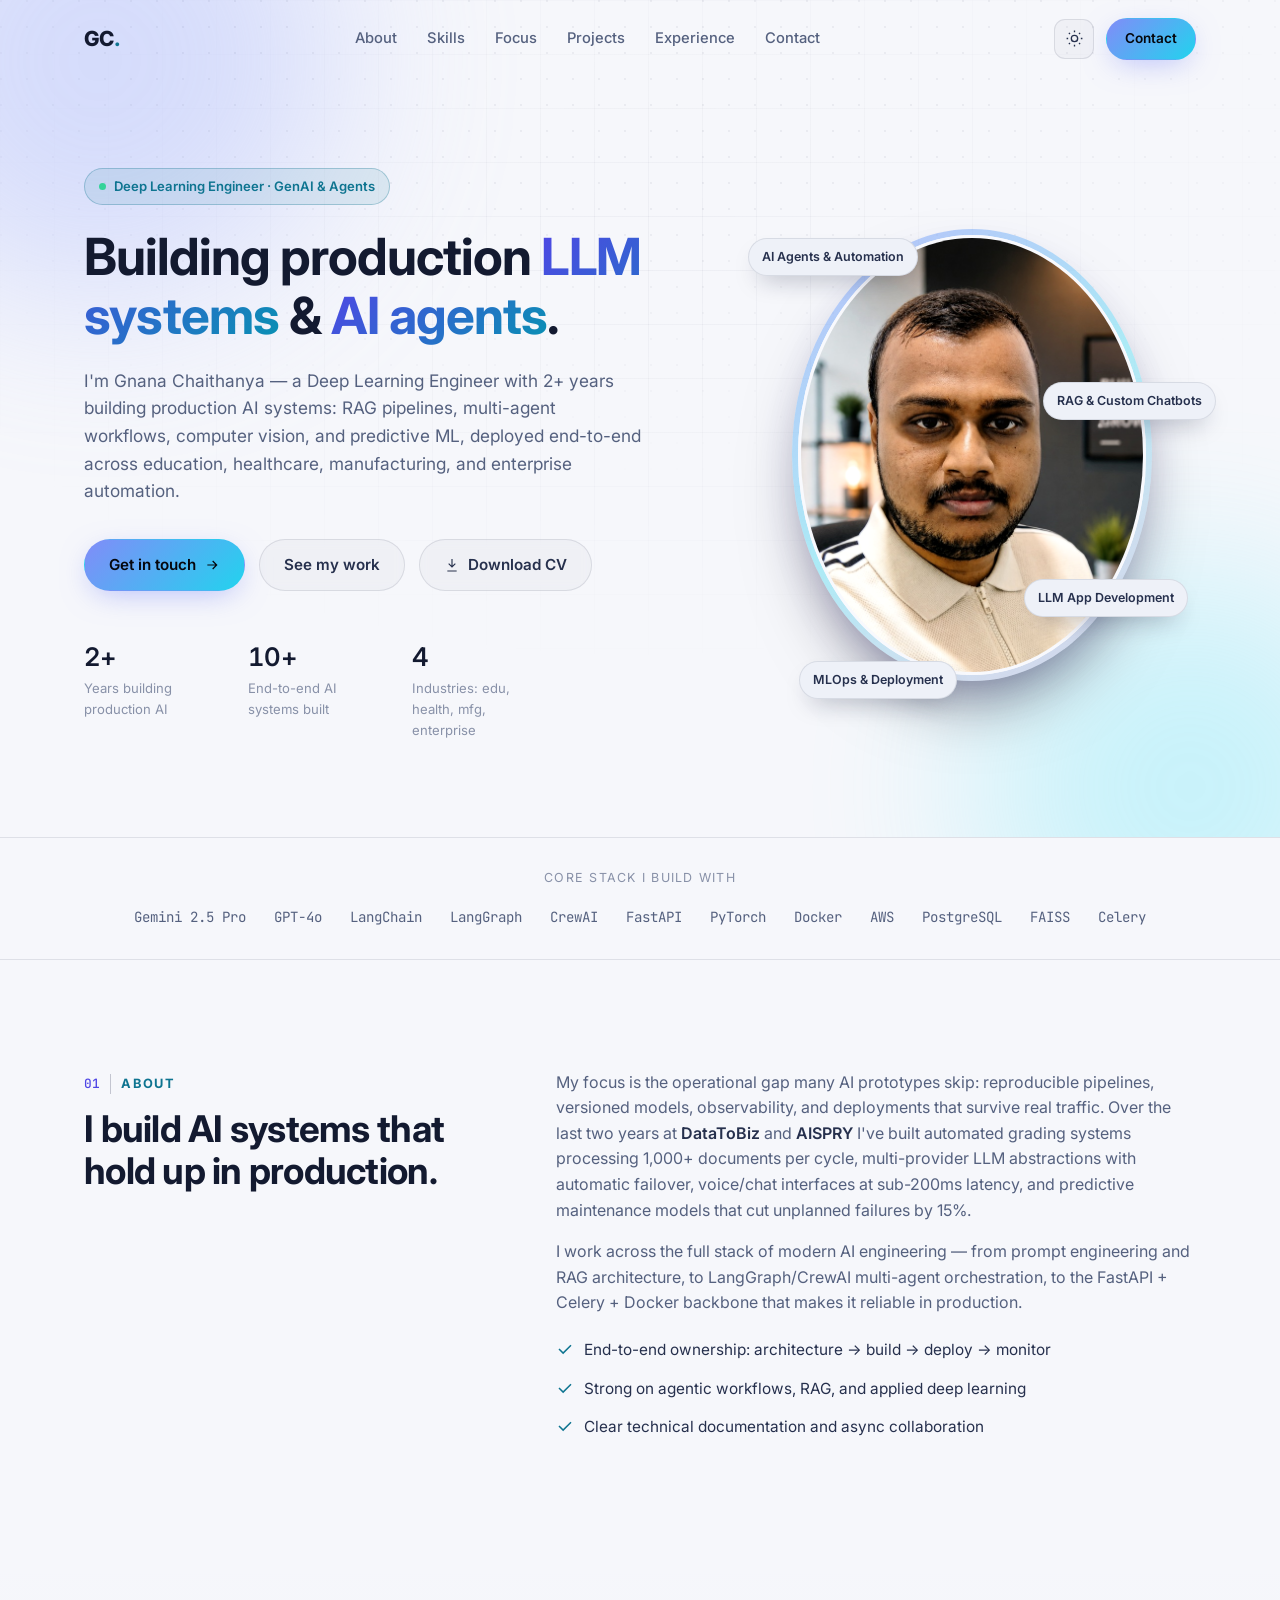
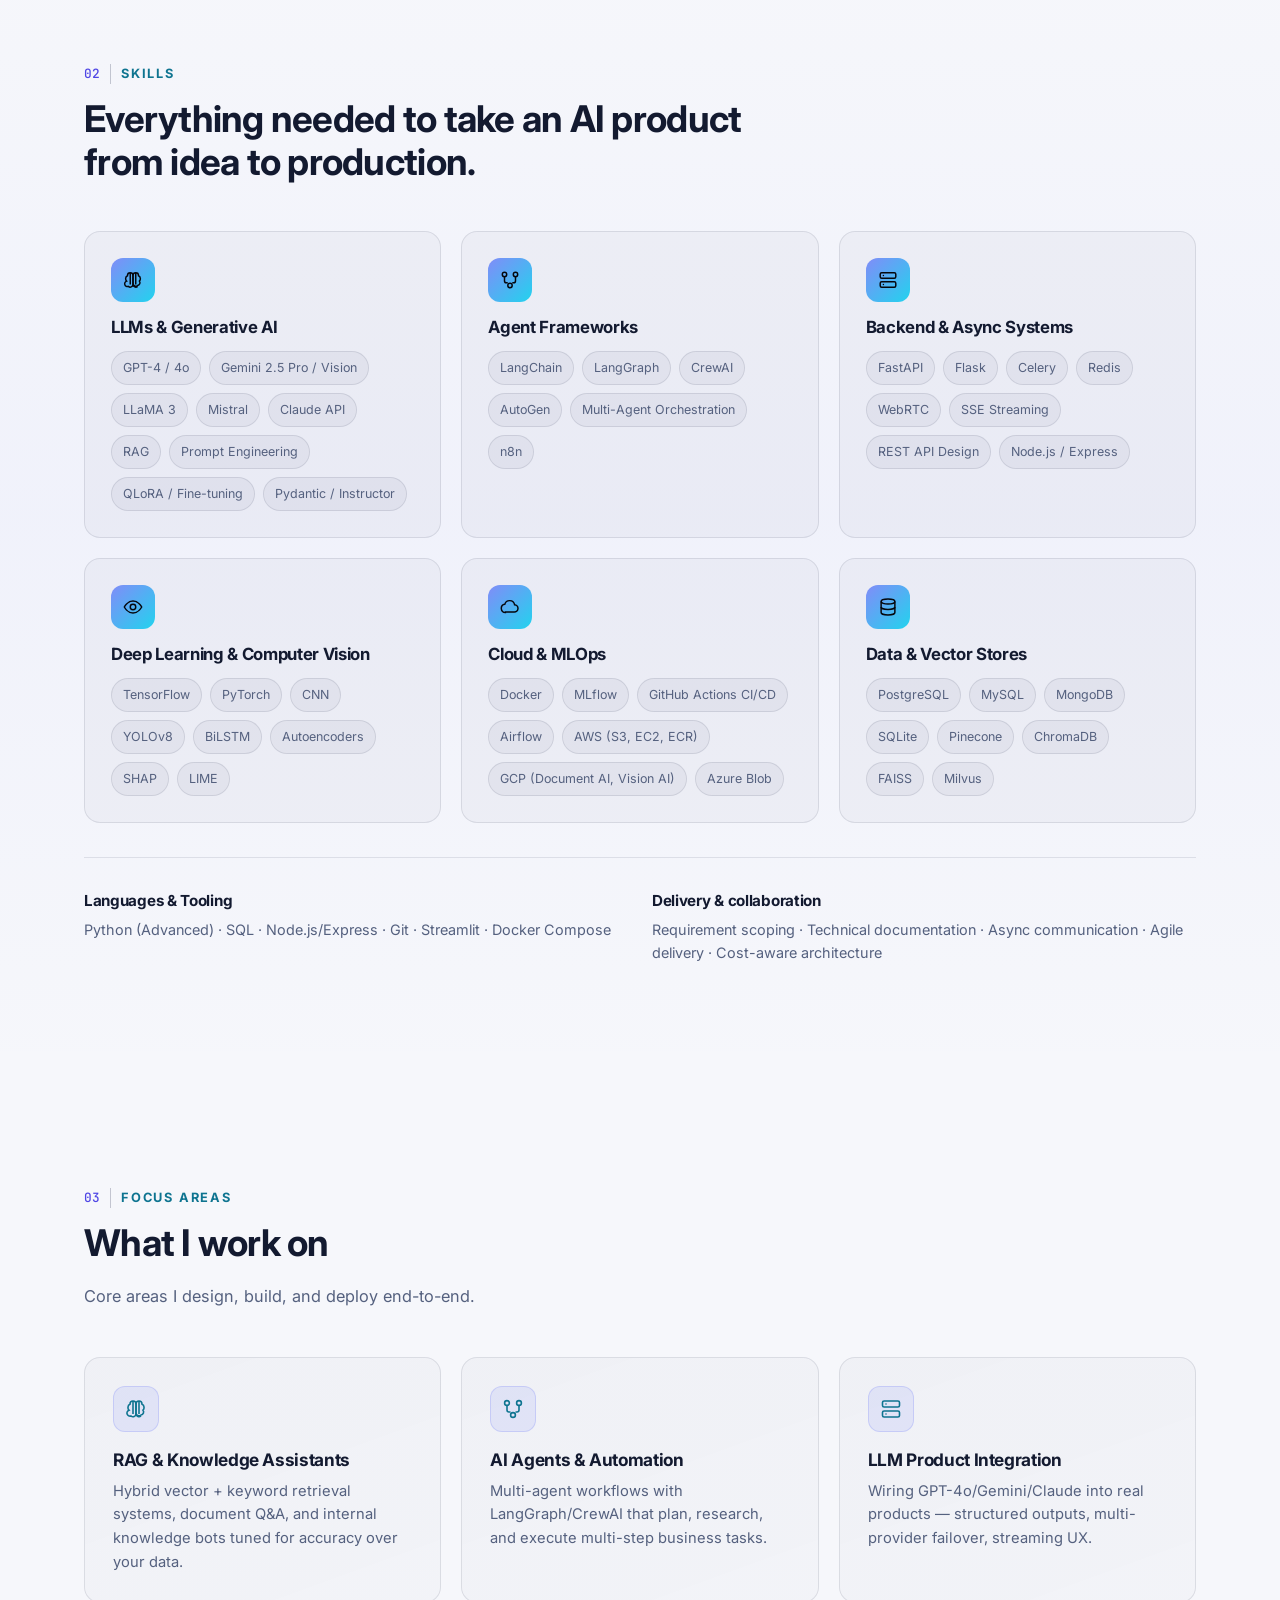
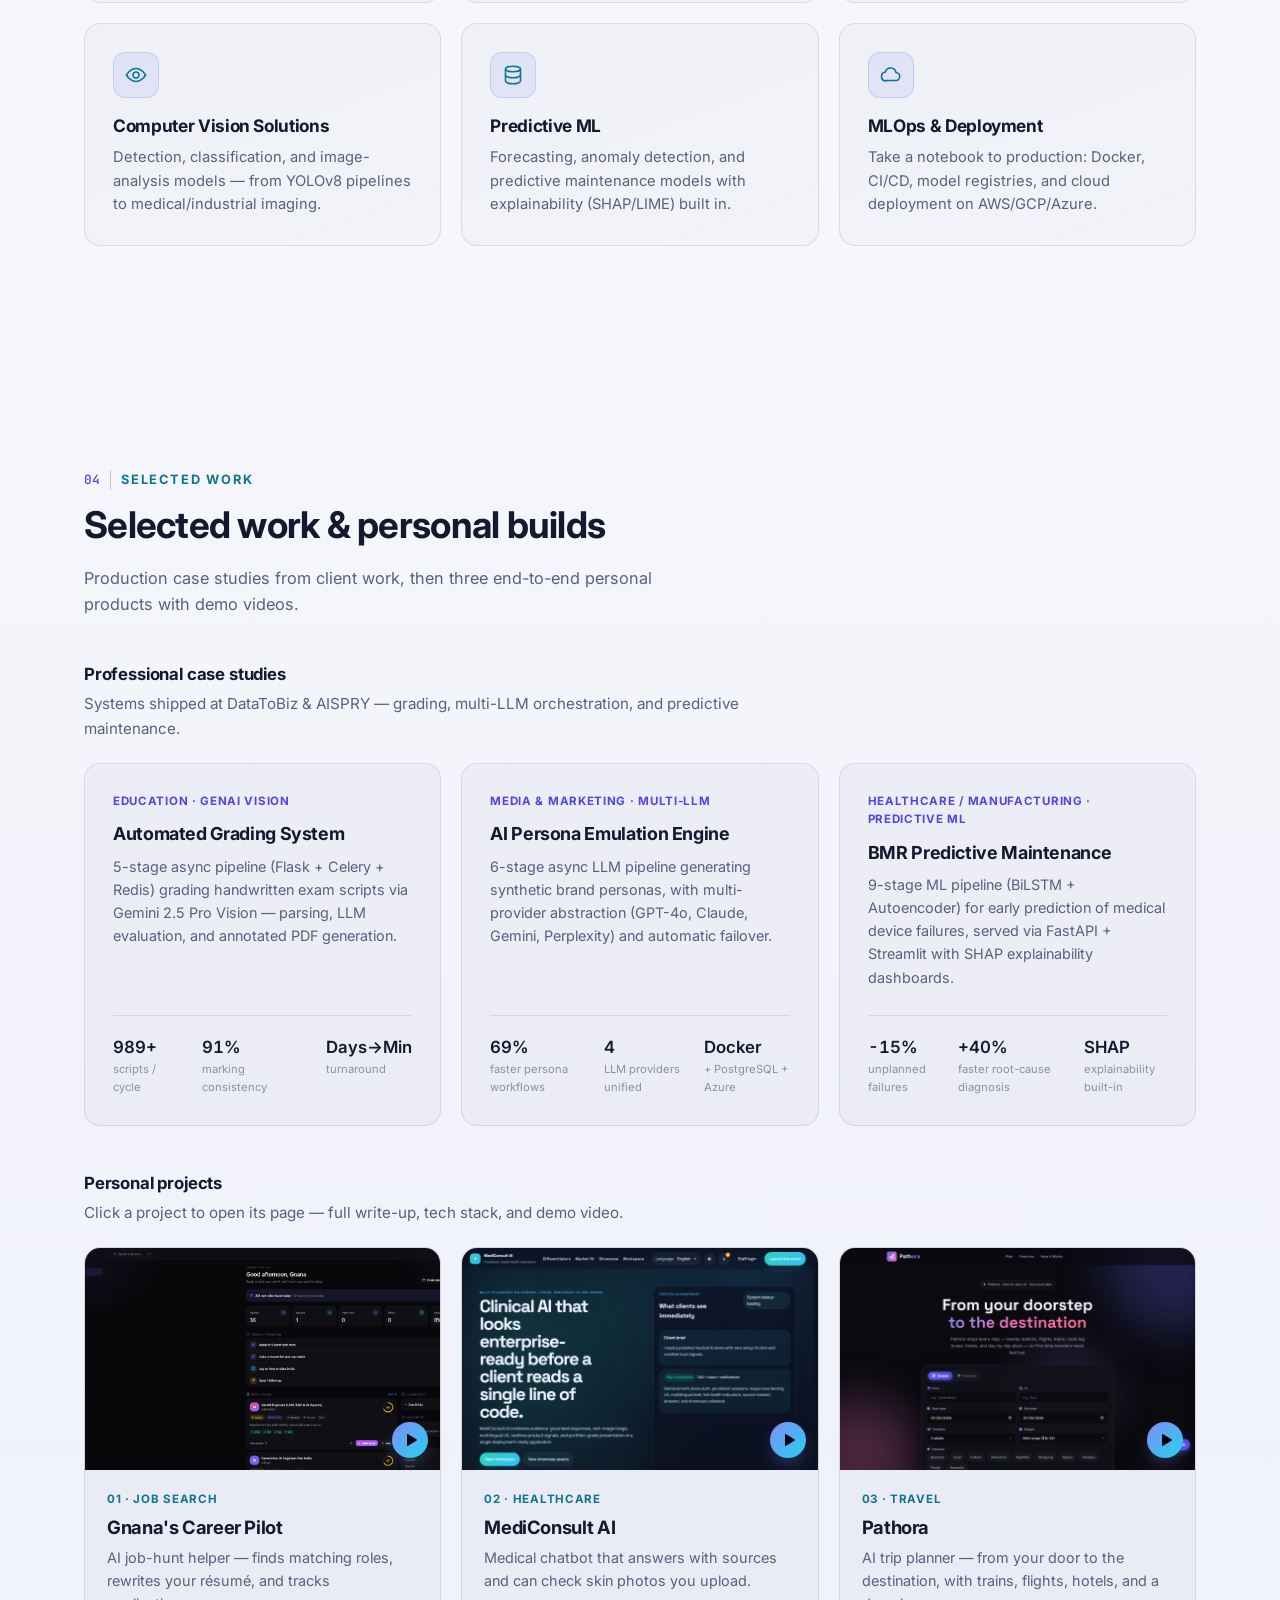
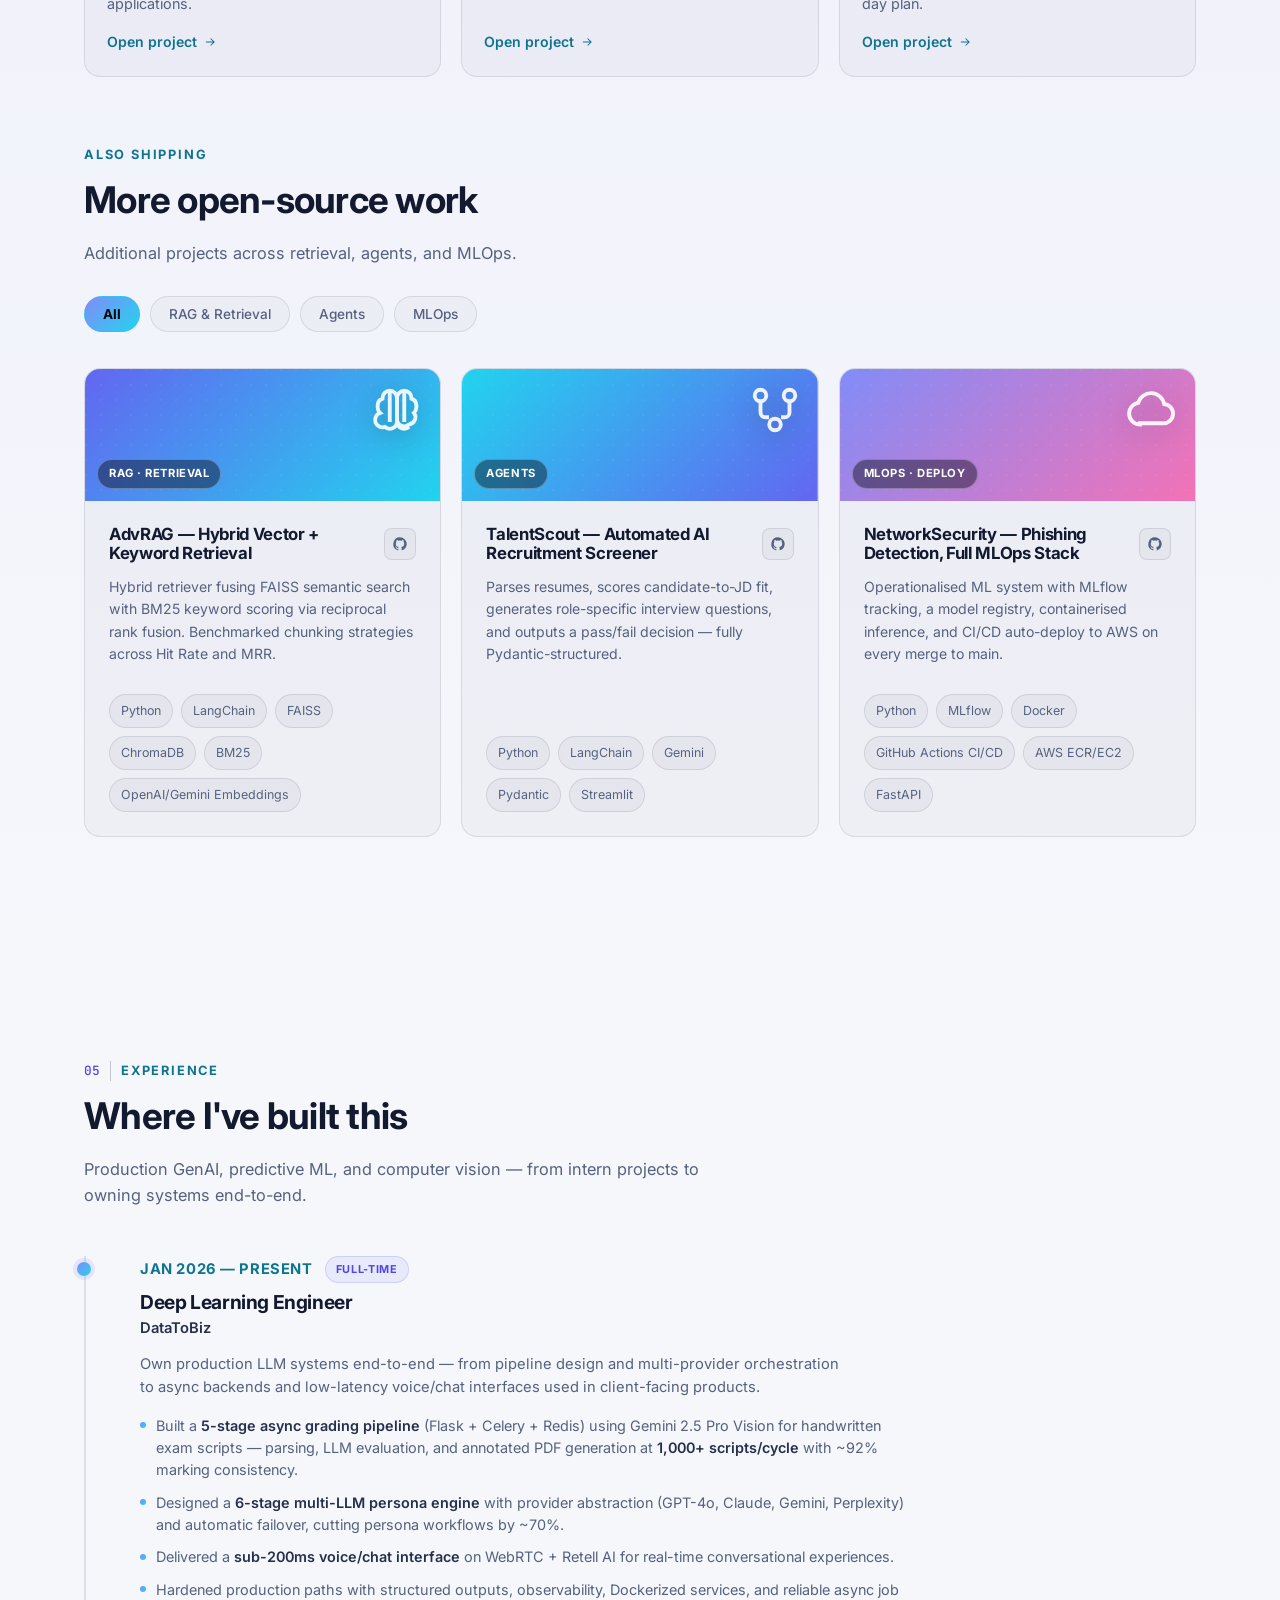
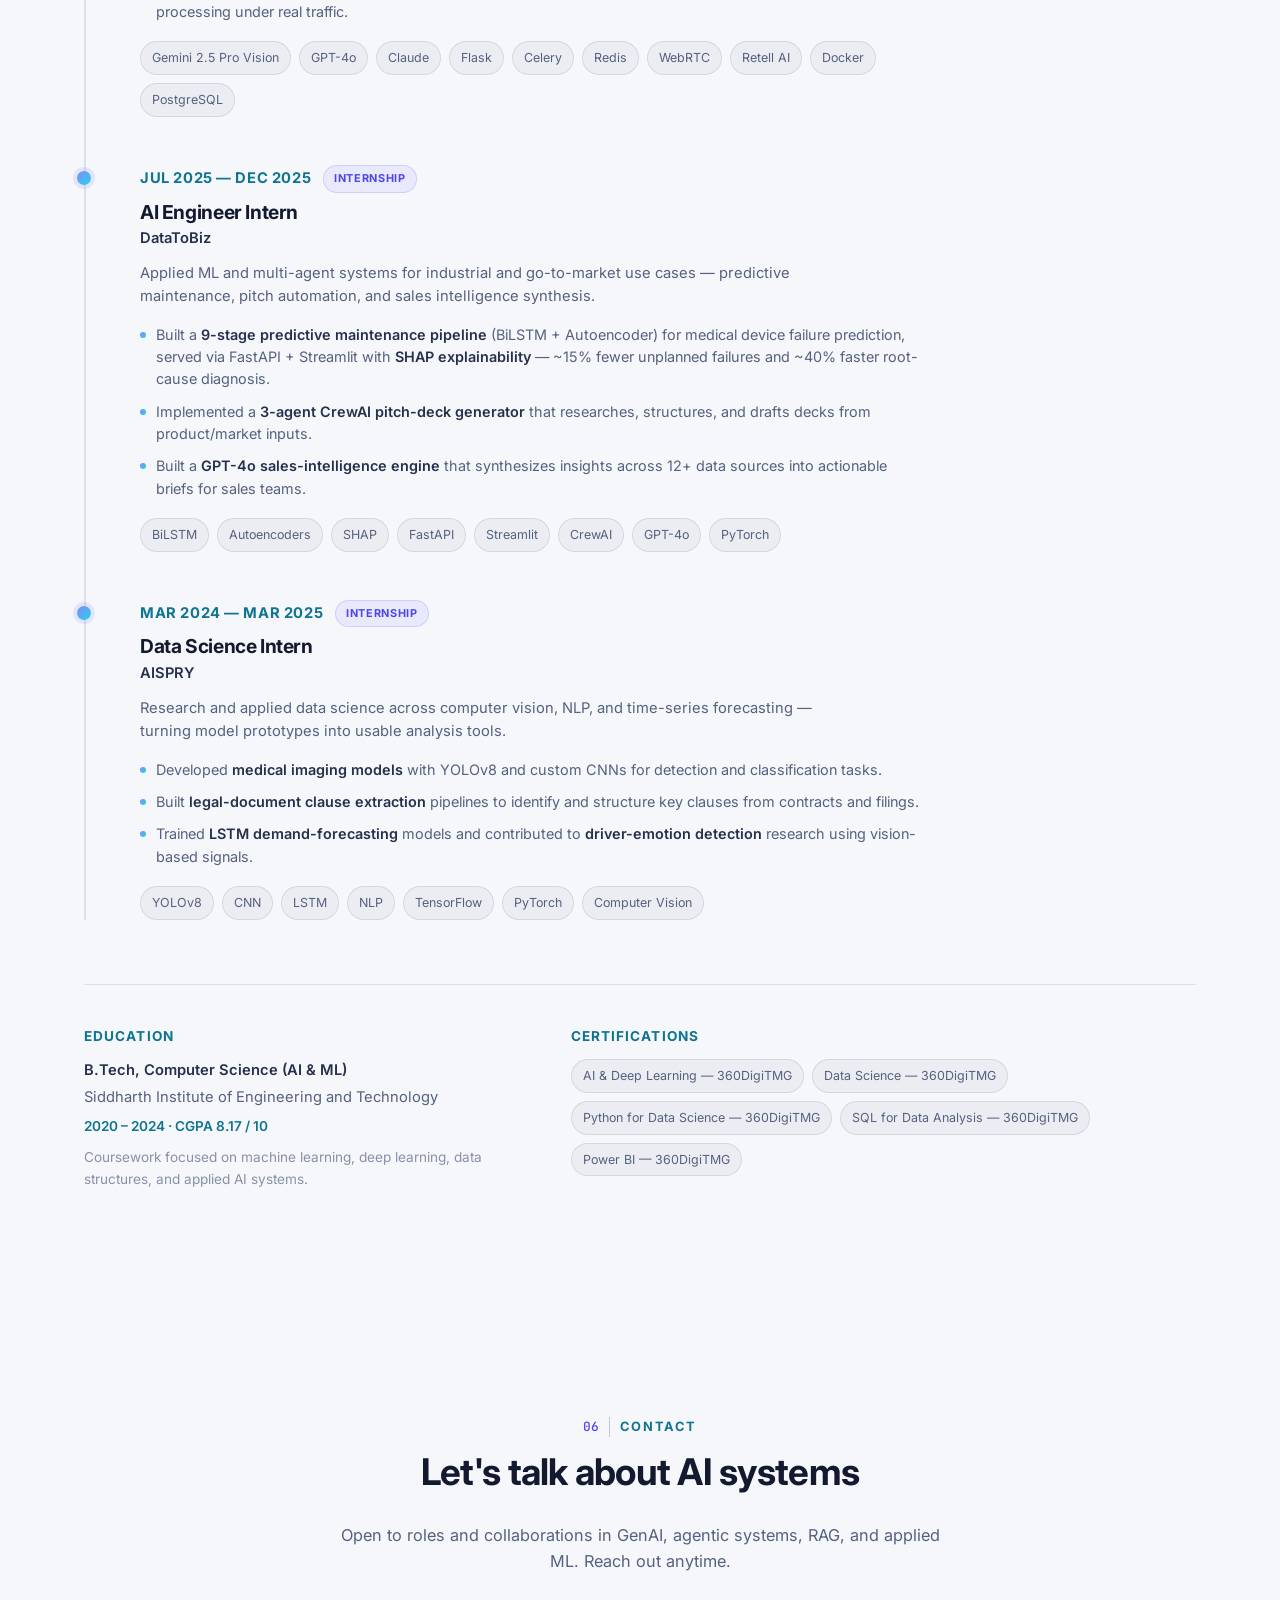
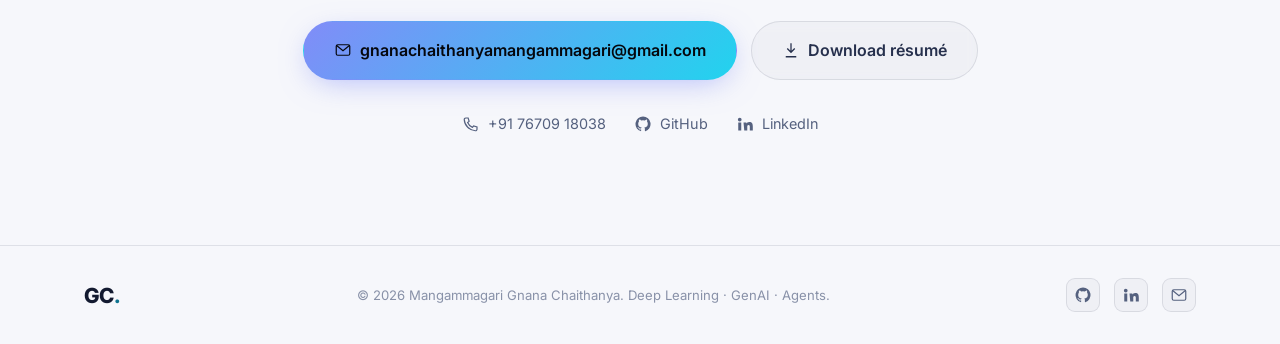
==== commit 962e2a99: "changes made" ====
--- a/index.html
+++ b/index.html
@@ -358,9 +358,9 @@
               <span class="spotlight-card__play" aria-hidden="true"><svg width="18" height="18"><use href="#icon-play"/></svg></span>
             </div>
             <div class="spotlight-card__body">
-              <span class="spotlight-card__tag">01 · Agents</span>
+              <span class="spotlight-card__tag">01 · Job search</span>
               <h3>Gnana's Career Pilot</h3>
-              <p>Local-first AI job-search co-pilot — fit ranking, résumé tailoring, human-in-the-loop apply.</p>
+              <p>AI job-hunt helper — finds matching roles, rewrites your résumé, and tracks applications.</p>
               <span class="spotlight-card__cta">Open project <svg width="14" height="14"><use href="#icon-arrow"/></svg></span>
             </div>
           </a>
@@ -371,9 +371,9 @@
               <span class="spotlight-card__play" aria-hidden="true"><svg width="18" height="18"><use href="#icon-play"/></svg></span>
             </div>
             <div class="spotlight-card__body">
-              <span class="spotlight-card__tag">02 · RAG · Vision</span>
+              <span class="spotlight-card__tag">02 · Healthcare</span>
               <h3>MediConsult AI</h3>
-              <p>Medical chatbot with evidence-backed RAG answers and YOLOv8 skin-image screening.</p>
+              <p>Medical chatbot that answers with sources and can check skin photos you upload.</p>
               <span class="spotlight-card__cta">Open project <svg width="14" height="14"><use href="#icon-arrow"/></svg></span>
             </div>
           </a>
@@ -384,9 +384,9 @@
               <span class="spotlight-card__play" aria-hidden="true"><svg width="18" height="18"><use href="#icon-play"/></svg></span>
             </div>
             <div class="spotlight-card__body">
-              <span class="spotlight-card__tag">03 · Travel agent</span>
+              <span class="spotlight-card__tag">03 · Travel</span>
               <h3>Pathora</h3>
-              <p>Door-to-door AI trip guide with LangGraph, Gemini, and 18 live research tools.</p>
+              <p>AI trip planner — from your door to the destination, with trains, flights, hotels, and a day plan.</p>
               <span class="spotlight-card__cta">Open project <svg width="14" height="14"><use href="#icon-arrow"/></svg></span>
             </div>
           </a>
